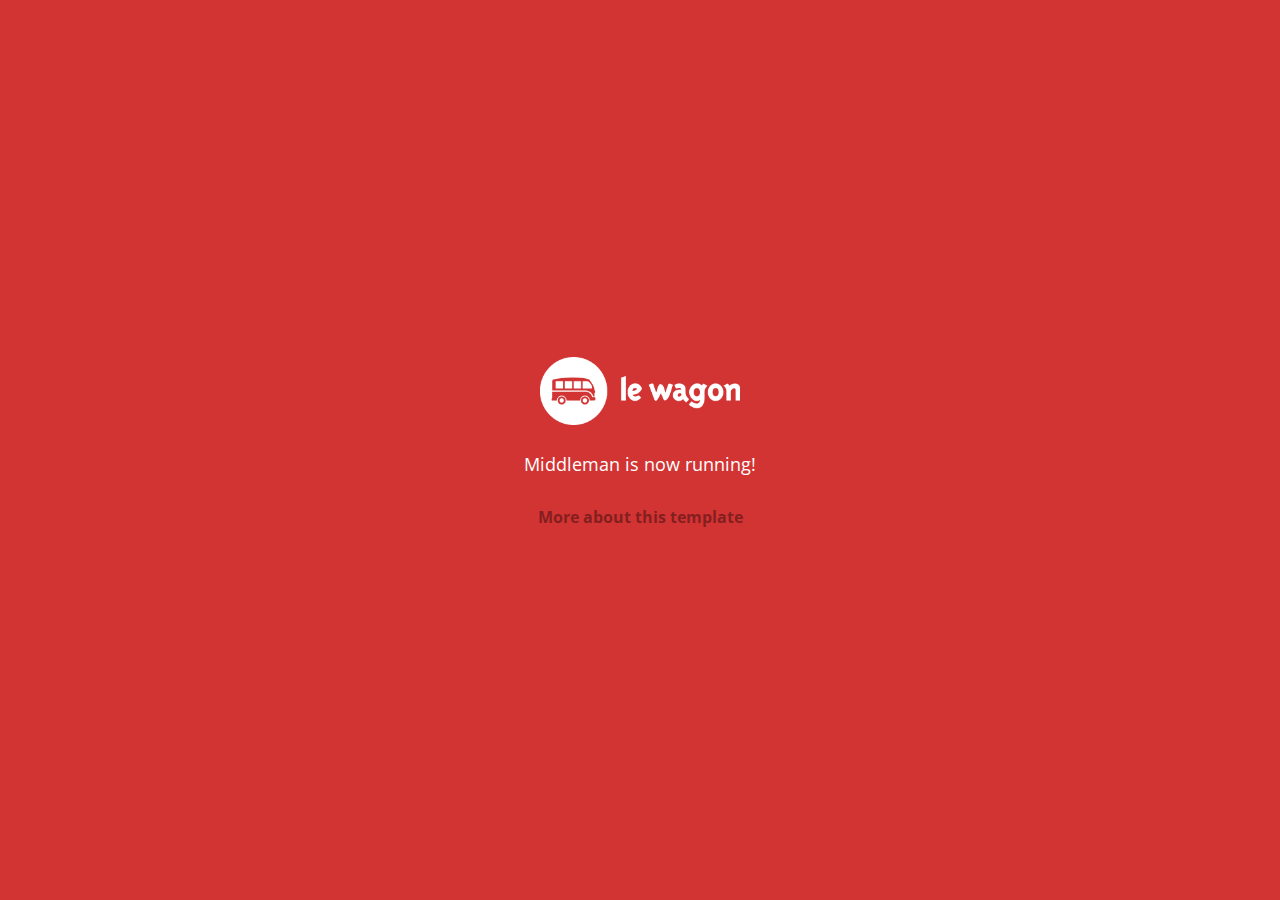
==== index.html @ 87977fe2 "Automated commit at 2017-08-07 08:29:52 UTC by middleman-deploy 2.0.0-alpha" ====
<!doctype html>
<html>
  <head>
    <meta charset="utf-8">
    <meta http-equiv="x-ua-compatible" content="ie=edge">
    <meta name="viewport"
          content="width=device-width, initial-scale=1, shrink-to-fit=no">
    <!-- Use the title from a page's frontmatter if it has one -->
    <title>Le Wagon - Middleman</title>
    <link href="stylesheets/application-3c48b980.css" rel="stylesheet" />
    <script src="javascripts/application-93de88c9.js"></script>
    <link href="images/favicon-f15af148.png" rel="icon" type="image/png" />
  </head>
  <body>
    <div id="home">
  <div class="home-content">
    <img src="images/logo-acc9c0ec.png" width="200" alt="Logo" />
    <p>
      Middleman is now running!
    </p>
    <p class="about">
      <a href="about.html">More about this template</a>
    </p>
  </div>
</div>

  </body>
</html>
---- stylesheets/application-3c48b980.css ----
@import url("https://fonts.googleapis.com/css?family=Open+Sans:400,300,700|Raleway:400,100,300,700,500");/*!
 * Bootstrap v3.3.7 (http://getbootstrap.com)
 * Copyright 2011-2016 Twitter, Inc.
 * Licensed under MIT (https://github.com/twbs/bootstrap/blob/master/LICENSE)
 *//*! normalize.css v3.0.3 | MIT License | github.com/necolas/normalize.css */html{font-family:sans-serif;-ms-text-size-adjust:100%;-webkit-text-size-adjust:100%}body{margin:0}article,aside,details,figcaption,figure,footer,header,hgroup,main,menu,nav,section,summary{display:block}audio,canvas,progress,video{display:inline-block;vertical-align:baseline}audio:not([controls]){display:none;height:0}[hidden],template{display:none}a{background-color:transparent}a:active,a:hover{outline:0}abbr[title]{border-bottom:1px dotted}b,strong{font-weight:bold}dfn{font-style:italic}h1{font-size:2em;margin:0.67em 0}mark{background:#ff0;color:#000}small{font-size:80%}sub,sup{font-size:75%;line-height:0;position:relative;vertical-align:baseline}sup{top:-0.5em}sub{bottom:-0.25em}img{border:0}svg:not(:root){overflow:hidden}figure{margin:1em 40px}hr{-webkit-box-sizing:content-box;box-sizing:content-box;height:0}pre{overflow:auto}code,kbd,pre,samp{font-family:monospace, monospace;font-size:1em}button,input,optgroup,select,textarea{color:inherit;font:inherit;margin:0}button{overflow:visible}button,select{text-transform:none}button,html input[type="button"],input[type="reset"],input[type="submit"]{-webkit-appearance:button;cursor:pointer}button[disabled],html input[disabled]{cursor:default}button::-moz-focus-inner,input::-moz-focus-inner{border:0;padding:0}input{line-height:normal}input[type="checkbox"],input[type="radio"]{-webkit-box-sizing:border-box;box-sizing:border-box;padding:0}input[type="number"]::-webkit-inner-spin-button,input[type="number"]::-webkit-outer-spin-button{height:auto}input[type="search"]{-webkit-appearance:textfield;-webkit-box-sizing:content-box;box-sizing:content-box}input[type="search"]::-webkit-search-cancel-button,input[type="search"]::-webkit-search-decoration{-webkit-appearance:none}fieldset{border:1px solid #c0c0c0;margin:0 2px;padding:0.35em 0.625em 0.75em}legend{border:0;padding:0}textarea{overflow:auto}optgroup{font-weight:bold}table{border-collapse:collapse;border-spacing:0}td,th{padding:0}/*! Source: https://github.com/h5bp/html5-boilerplate/blob/master/src/css/main.css */@media print{*,*:before,*:after{background:transparent !important;color:#000 !important;-webkit-box-shadow:none !important;box-shadow:none !important;text-shadow:none !important}a,a:visited{text-decoration:underline}a[href]:after{content:" (" attr(href) ")"}abbr[title]:after{content:" (" attr(title) ")"}a[href^="#"]:after,a[href^="javascript:"]:after{content:""}pre,blockquote{border:1px solid #999;page-break-inside:avoid}thead{display:table-header-group}tr,img{page-break-inside:avoid}img{max-width:100% !important}p,h2,h3{orphans:3;widows:3}h2,h3{page-break-after:avoid}.navbar{display:none}.btn>.caret,.dropup>.btn>.caret{border-top-color:#000 !important}.label{border:1px solid #000}.table{border-collapse:collapse !important}.table td,.table th{background-color:#fff !important}.table-bordered th,.table-bordered td{border:1px solid #ddd !important}}@font-face{font-family:'Glyphicons Halflings';src:url("../assets/bootstrap/glyphicons-halflings-regular-86b6f62b.eot");src:url("../assets/bootstrap/glyphicons-halflings-regular-86b6f62b.eot?#iefix") format("embedded-opentype"),url("../assets/bootstrap/glyphicons-halflings-regular-ca35b697.woff2") format("woff2"),url("../assets/bootstrap/glyphicons-halflings-regular-278e49a8.woff") format("woff"),url("../assets/bootstrap/glyphicons-halflings-regular-44bc1850.ttf") format("truetype"),url("../assets/bootstrap/glyphicons-halflings-regular-de51a849.svg#glyphicons_halflingsregular") format("svg")}.glyphicon{position:relative;top:1px;display:inline-block;font-family:'Glyphicons Halflings';font-style:normal;font-weight:normal;line-height:1;-webkit-font-smoothing:antialiased;-moz-osx-font-smoothing:grayscale}.glyphicon-asterisk:before{content:"\002a"}.glyphicon-plus:before{content:"\002b"}.glyphicon-euro:before,.glyphicon-eur:before{content:"\20ac"}.glyphicon-minus:before{content:"\2212"}.glyphicon-cloud:before{content:"\2601"}.glyphicon-envelope:before{content:"\2709"}.glyphicon-pencil:before{content:"\270f"}.glyphicon-glass:before{content:"\e001"}.glyphicon-music:before{content:"\e002"}.glyphicon-search:before{content:"\e003"}.glyphicon-heart:before{content:"\e005"}.glyphicon-star:before{content:"\e006"}.glyphicon-star-empty:before{content:"\e007"}.glyphicon-user:before{content:"\e008"}.glyphicon-film:before{content:"\e009"}.glyphicon-th-large:before{content:"\e010"}.glyphicon-th:before{content:"\e011"}.glyphicon-th-list:before{content:"\e012"}.glyphicon-ok:before{content:"\e013"}.glyphicon-remove:before{content:"\e014"}.glyphicon-zoom-in:before{content:"\e015"}.glyphicon-zoom-out:before{content:"\e016"}.glyphicon-off:before{content:"\e017"}.glyphicon-signal:before{content:"\e018"}.glyphicon-cog:before{content:"\e019"}.glyphicon-trash:before{content:"\e020"}.glyphicon-home:before{content:"\e021"}.glyphicon-file:before{content:"\e022"}.glyphicon-time:before{content:"\e023"}.glyphicon-road:before{content:"\e024"}.glyphicon-download-alt:before{content:"\e025"}.glyphicon-download:before{content:"\e026"}.glyphicon-upload:before{content:"\e027"}.glyphicon-inbox:before{content:"\e028"}.glyphicon-play-circle:before{content:"\e029"}.glyphicon-repeat:before{content:"\e030"}.glyphicon-refresh:before{content:"\e031"}.glyphicon-list-alt:before{content:"\e032"}.glyphicon-lock:before{content:"\e033"}.glyphicon-flag:before{content:"\e034"}.glyphicon-headphones:before{content:"\e035"}.glyphicon-volume-off:before{content:"\e036"}.glyphicon-volume-down:before{content:"\e037"}.glyphicon-volume-up:before{content:"\e038"}.glyphicon-qrcode:before{content:"\e039"}.glyphicon-barcode:before{content:"\e040"}.glyphicon-tag:before{content:"\e041"}.glyphicon-tags:before{content:"\e042"}.glyphicon-book:before{content:"\e043"}.glyphicon-bookmark:before{content:"\e044"}.glyphicon-print:before{content:"\e045"}.glyphicon-camera:before{content:"\e046"}.glyphicon-font:before{content:"\e047"}.glyphicon-bold:before{content:"\e048"}.glyphicon-italic:before{content:"\e049"}.glyphicon-text-height:before{content:"\e050"}.glyphicon-text-width:before{content:"\e051"}.glyphicon-align-left:before{content:"\e052"}.glyphicon-align-center:before{content:"\e053"}.glyphicon-align-right:before{content:"\e054"}.glyphicon-align-justify:before{content:"\e055"}.glyphicon-list:before{content:"\e056"}.glyphicon-indent-left:before{content:"\e057"}.glyphicon-indent-right:before{content:"\e058"}.glyphicon-facetime-video:before{content:"\e059"}.glyphicon-picture:before{content:"\e060"}.glyphicon-map-marker:before{content:"\e062"}.glyphicon-adjust:before{content:"\e063"}.glyphicon-tint:before{content:"\e064"}.glyphicon-edit:before{content:"\e065"}.glyphicon-share:before{content:"\e066"}.glyphicon-check:before{content:"\e067"}.glyphicon-move:before{content:"\e068"}.glyphicon-step-backward:before{content:"\e069"}.glyphicon-fast-backward:before{content:"\e070"}.glyphicon-backward:before{content:"\e071"}.glyphicon-play:before{content:"\e072"}.glyphicon-pause:before{content:"\e073"}.glyphicon-stop:before{content:"\e074"}.glyphicon-forward:before{content:"\e075"}.glyphicon-fast-forward:before{content:"\e076"}.glyphicon-step-forward:before{content:"\e077"}.glyphicon-eject:before{content:"\e078"}.glyphicon-chevron-left:before{content:"\e079"}.glyphicon-chevron-right:before{content:"\e080"}.glyphicon-plus-sign:before{content:"\e081"}.glyphicon-minus-sign:before{content:"\e082"}.glyphicon-remove-sign:before{content:"\e083"}.glyphicon-ok-sign:before{content:"\e084"}.glyphicon-question-sign:before{content:"\e085"}.glyphicon-info-sign:before{content:"\e086"}.glyphicon-screenshot:before{content:"\e087"}.glyphicon-remove-circle:before{content:"\e088"}.glyphicon-ok-circle:before{content:"\e089"}.glyphicon-ban-circle:before{content:"\e090"}.glyphicon-arrow-left:before{content:"\e091"}.glyphicon-arrow-right:before{content:"\e092"}.glyphicon-arrow-up:before{content:"\e093"}.glyphicon-arrow-down:before{content:"\e094"}.glyphicon-share-alt:before{content:"\e095"}.glyphicon-resize-full:before{content:"\e096"}.glyphicon-resize-small:before{content:"\e097"}.glyphicon-exclamation-sign:before{content:"\e101"}.glyphicon-gift:before{content:"\e102"}.glyphicon-leaf:before{content:"\e103"}.glyphicon-fire:before{content:"\e104"}.glyphicon-eye-open:before{content:"\e105"}.glyphicon-eye-close:before{content:"\e106"}.glyphicon-warning-sign:before{content:"\e107"}.glyphicon-plane:before{content:"\e108"}.glyphicon-calendar:before{content:"\e109"}.glyphicon-random:before{content:"\e110"}.glyphicon-comment:before{content:"\e111"}.glyphicon-magnet:before{content:"\e112"}.glyphicon-chevron-up:before{content:"\e113"}.glyphicon-chevron-down:before{content:"\e114"}.glyphicon-retweet:before{content:"\e115"}.glyphicon-shopping-cart:before{content:"\e116"}.glyphicon-folder-close:before{content:"\e117"}.glyphicon-folder-open:before{content:"\e118"}.glyphicon-resize-vertical:before{content:"\e119"}.glyphicon-resize-horizontal:before{content:"\e120"}.glyphicon-hdd:before{content:"\e121"}.glyphicon-bullhorn:before{content:"\e122"}.glyphicon-bell:before{content:"\e123"}.glyphicon-certificate:before{content:"\e124"}.glyphicon-thumbs-up:before{content:"\e125"}.glyphicon-thumbs-down:before{content:"\e126"}.glyphicon-hand-right:before{content:"\e127"}.glyphicon-hand-left:before{content:"\e128"}.glyphicon-hand-up:before{content:"\e129"}.glyphicon-hand-down:before{content:"\e130"}.glyphicon-circle-arrow-right:before{content:"\e131"}.glyphicon-circle-arrow-left:before{content:"\e132"}.glyphicon-circle-arrow-up:before{content:"\e133"}.glyphicon-circle-arrow-down:before{content:"\e134"}.glyphicon-globe:before{content:"\e135"}.glyphicon-wrench:before{content:"\e136"}.glyphicon-tasks:before{content:"\e137"}.glyphicon-filter:before{content:"\e138"}.glyphicon-briefcase:before{content:"\e139"}.glyphicon-fullscreen:before{content:"\e140"}.glyphicon-dashboard:before{content:"\e141"}.glyphicon-paperclip:before{content:"\e142"}.glyphicon-heart-empty:before{content:"\e143"}.glyphicon-link:before{content:"\e144"}.glyphicon-phone:before{content:"\e145"}.glyphicon-pushpin:before{content:"\e146"}.glyphicon-usd:before{content:"\e148"}.glyphicon-gbp:before{content:"\e149"}.glyphicon-sort:before{content:"\e150"}.glyphicon-sort-by-alphabet:before{content:"\e151"}.glyphicon-sort-by-alphabet-alt:before{content:"\e152"}.glyphicon-sort-by-order:before{content:"\e153"}.glyphicon-sort-by-order-alt:before{content:"\e154"}.glyphicon-sort-by-attributes:before{content:"\e155"}.glyphicon-sort-by-attributes-alt:before{content:"\e156"}.glyphicon-unchecked:before{content:"\e157"}.glyphicon-expand:before{content:"\e158"}.glyphicon-collapse-down:before{content:"\e159"}.glyphicon-collapse-up:before{content:"\e160"}.glyphicon-log-in:before{content:"\e161"}.glyphicon-flash:before{content:"\e162"}.glyphicon-log-out:before{content:"\e163"}.glyphicon-new-window:before{content:"\e164"}.glyphicon-record:before{content:"\e165"}.glyphicon-save:before{content:"\e166"}.glyphicon-open:before{content:"\e167"}.glyphicon-saved:before{content:"\e168"}.glyphicon-import:before{content:"\e169"}.glyphicon-export:before{content:"\e170"}.glyphicon-send:before{content:"\e171"}.glyphicon-floppy-disk:before{content:"\e172"}.glyphicon-floppy-saved:before{content:"\e173"}.glyphicon-floppy-remove:before{content:"\e174"}.glyphicon-floppy-save:before{content:"\e175"}.glyphicon-floppy-open:before{content:"\e176"}.glyphicon-credit-card:before{content:"\e177"}.glyphicon-transfer:before{content:"\e178"}.glyphicon-cutlery:before{content:"\e179"}.glyphicon-header:before{content:"\e180"}.glyphicon-compressed:before{content:"\e181"}.glyphicon-earphone:before{content:"\e182"}.glyphicon-phone-alt:before{content:"\e183"}.glyphicon-tower:before{content:"\e184"}.glyphicon-stats:before{content:"\e185"}.glyphicon-sd-video:before{content:"\e186"}.glyphicon-hd-video:before{content:"\e187"}.glyphicon-subtitles:before{content:"\e188"}.glyphicon-sound-stereo:before{content:"\e189"}.glyphicon-sound-dolby:before{content:"\e190"}.glyphicon-sound-5-1:before{content:"\e191"}.glyphicon-sound-6-1:before{content:"\e192"}.glyphicon-sound-7-1:before{content:"\e193"}.glyphicon-copyright-mark:before{content:"\e194"}.glyphicon-registration-mark:before{content:"\e195"}.glyphicon-cloud-download:before{content:"\e197"}.glyphicon-cloud-upload:before{content:"\e198"}.glyphicon-tree-conifer:before{content:"\e199"}.glyphicon-tree-deciduous:before{content:"\e200"}.glyphicon-cd:before{content:"\e201"}.glyphicon-save-file:before{content:"\e202"}.glyphicon-open-file:before{content:"\e203"}.glyphicon-level-up:before{content:"\e204"}.glyphicon-copy:before{content:"\e205"}.glyphicon-paste:before{content:"\e206"}.glyphicon-alert:before{content:"\e209"}.glyphicon-equalizer:before{content:"\e210"}.glyphicon-king:before{content:"\e211"}.glyphicon-queen:before{content:"\e212"}.glyphicon-pawn:before{content:"\e213"}.glyphicon-bishop:before{content:"\e214"}.glyphicon-knight:before{content:"\e215"}.glyphicon-baby-formula:before{content:"\e216"}.glyphicon-tent:before{content:"\26fa"}.glyphicon-blackboard:before{content:"\e218"}.glyphicon-bed:before{content:"\e219"}.glyphicon-apple:before{content:"\f8ff"}.glyphicon-erase:before{content:"\e221"}.glyphicon-hourglass:before{content:"\231b"}.glyphicon-lamp:before{content:"\e223"}.glyphicon-duplicate:before{content:"\e224"}.glyphicon-piggy-bank:before{content:"\e225"}.glyphicon-scissors:before{content:"\e226"}.glyphicon-bitcoin:before{content:"\e227"}.glyphicon-btc:before{content:"\e227"}.glyphicon-xbt:before{content:"\e227"}.glyphicon-yen:before{content:"\00a5"}.glyphicon-jpy:before{content:"\00a5"}.glyphicon-ruble:before{content:"\20bd"}.glyphicon-rub:before{content:"\20bd"}.glyphicon-scale:before{content:"\e230"}.glyphicon-ice-lolly:before{content:"\e231"}.glyphicon-ice-lolly-tasted:before{content:"\e232"}.glyphicon-education:before{content:"\e233"}.glyphicon-option-horizontal:before{content:"\e234"}.glyphicon-option-vertical:before{content:"\e235"}.glyphicon-menu-hamburger:before{content:"\e236"}.glyphicon-modal-window:before{content:"\e237"}.glyphicon-oil:before{content:"\e238"}.glyphicon-grain:before{content:"\e239"}.glyphicon-sunglasses:before{content:"\e240"}.glyphicon-text-size:before{content:"\e241"}.glyphicon-text-color:before{content:"\e242"}.glyphicon-text-background:before{content:"\e243"}.glyphicon-object-align-top:before{content:"\e244"}.glyphicon-object-align-bottom:before{content:"\e245"}.glyphicon-object-align-horizontal:before{content:"\e246"}.glyphicon-object-align-left:before{content:"\e247"}.glyphicon-object-align-vertical:before{content:"\e248"}.glyphicon-object-align-right:before{content:"\e249"}.glyphicon-triangle-right:before{content:"\e250"}.glyphicon-triangle-left:before{content:"\e251"}.glyphicon-triangle-bottom:before{content:"\e252"}.glyphicon-triangle-top:before{content:"\e253"}.glyphicon-console:before{content:"\e254"}.glyphicon-superscript:before{content:"\e255"}.glyphicon-subscript:before{content:"\e256"}.glyphicon-menu-left:before{content:"\e257"}.glyphicon-menu-right:before{content:"\e258"}.glyphicon-menu-down:before{content:"\e259"}.glyphicon-menu-up:before{content:"\e260"}*{-webkit-box-sizing:border-box;box-sizing:border-box}*:before,*:after{-webkit-box-sizing:border-box;box-sizing:border-box}html{font-size:10px;-webkit-tap-highlight-color:transparent}body{font-family:"Open Sans", "Helvetica", "sans-serif";font-size:18px;line-height:1.42857143;color:#333333;background-color:#F4F4F4}input,button,select,textarea{font-family:inherit;font-size:inherit;line-height:inherit}a{color:#469AE0;text-decoration:none}a:hover,a:focus{color:#1f74ba;text-decoration:underline}a:focus{outline:5px auto -webkit-focus-ring-color;outline-offset:-2px}figure{margin:0}img{vertical-align:middle}.img-responsive{display:block;max-width:100%;height:auto}.img-rounded{border-radius:2px}.img-thumbnail{padding:4px;line-height:1.42857143;background-color:#F4F4F4;border:1px solid #ddd;border-radius:2px;-webkit-transition:all 0.2s ease-in-out;transition:all 0.2s ease-in-out;display:inline-block;max-width:100%;height:auto}.img-circle{border-radius:50%}hr{margin-top:25px;margin-bottom:25px;border:0;border-top:1px solid #eeeeee}.sr-only{position:absolute;width:1px;height:1px;margin:-1px;padding:0;overflow:hidden;clip:rect(0, 0, 0, 0);border:0}.sr-only-focusable:active,.sr-only-focusable:focus{position:static;width:auto;height:auto;margin:0;overflow:visible;clip:auto}[role="button"]{cursor:pointer}h1,h2,h3,h4,h5,h6,.h1,.h2,.h3,.h4,.h5,.h6{font-family:"Raleway", "Helvetica", "sans-serif";font-weight:500;line-height:1.1;color:inherit}h1 small,h1 .small,h2 small,h2 .small,h3 small,h3 .small,h4 small,h4 .small,h5 small,h5 .small,h6 small,h6 .small,.h1 small,.h1 .small,.h2 small,.h2 .small,.h3 small,.h3 .small,.h4 small,.h4 .small,.h5 small,.h5 .small,.h6 small,.h6 .small{font-weight:normal;line-height:1;color:#777777}h1,.h1,h2,.h2,h3,.h3{margin-top:25px;margin-bottom:12.5px}h1 small,h1 .small,.h1 small,.h1 .small,h2 small,h2 .small,.h2 small,.h2 .small,h3 small,h3 .small,.h3 small,.h3 .small{font-size:65%}h4,.h4,h5,.h5,h6,.h6{margin-top:12.5px;margin-bottom:12.5px}h4 small,h4 .small,.h4 small,.h4 .small,h5 small,h5 .small,.h5 small,.h5 .small,h6 small,h6 .small,.h6 small,.h6 .small{font-size:75%}h1,.h1{font-size:46px}h2,.h2{font-size:38px}h3,.h3{font-size:31px}h4,.h4{font-size:23px}h5,.h5{font-size:18px}h6,.h6{font-size:16px}p{margin:0 0 12.5px}.lead{margin-bottom:25px;font-size:20px;font-weight:300;line-height:1.4}@media (min-width: 768px){.lead{font-size:27px}}small,.small{font-size:88%}mark,.mark{background-color:#fcf8e3;padding:.2em}.text-left{text-align:left}.text-right{text-align:right}.text-center{text-align:center}.text-justify{text-align:justify}.text-nowrap{white-space:nowrap}.text-lowercase{text-transform:lowercase}.text-uppercase,.initialism{text-transform:uppercase}.text-capitalize{text-transform:capitalize}.text-muted{color:#777777}.text-primary{color:#469AE0}a.text-primary:hover,a.text-primary:focus{color:#2381d0}.text-success{color:#3c763d}a.text-success:hover,a.text-success:focus{color:#2b542c}.text-info{color:#31708f}a.text-info:hover,a.text-info:focus{color:#245269}.text-warning{color:#8a6d3b}a.text-warning:hover,a.text-warning:focus{color:#66512c}.text-danger{color:#a94442}a.text-danger:hover,a.text-danger:focus{color:#843534}.bg-primary{color:#fff}.bg-primary{background-color:#469AE0}a.bg-primary:hover,a.bg-primary:focus{background-color:#2381d0}.bg-success{background-color:#dff0d8}a.bg-success:hover,a.bg-success:focus{background-color:#c1e2b3}.bg-info{background-color:#d9edf7}a.bg-info:hover,a.bg-info:focus{background-color:#afd9ee}.bg-warning{background-color:#fcf8e3}a.bg-warning:hover,a.bg-warning:focus{background-color:#f7ecb5}.bg-danger{background-color:#f2dede}a.bg-danger:hover,a.bg-danger:focus{background-color:#e4b9b9}.page-header{padding-bottom:11.5px;margin:50px 0 25px;border-bottom:1px solid #eeeeee}ul,ol{margin-top:0;margin-bottom:12.5px}ul ul,ul ol,ol ul,ol ol{margin-bottom:0}.list-unstyled{padding-left:0;list-style:none}.list-inline{padding-left:0;list-style:none;margin-left:-5px}.list-inline>li{display:inline-block;padding-left:5px;padding-right:5px}dl{margin-top:0;margin-bottom:25px}dt,dd{line-height:1.42857143}dt{font-weight:bold}dd{margin-left:0}.dl-horizontal dd:before,.dl-horizontal dd:after{content:" ";display:table}.dl-horizontal dd:after{clear:both}@media (min-width: 768px){.dl-horizontal dt{float:left;width:160px;clear:left;text-align:right;overflow:hidden;text-overflow:ellipsis;white-space:nowrap}.dl-horizontal dd{margin-left:180px}}abbr[title],abbr[data-original-title]{cursor:help;border-bottom:1px dotted #777777}.initialism{font-size:90%}blockquote{padding:12.5px 25px;margin:0 0 25px;font-size:22.5px;border-left:5px solid #eeeeee}blockquote p:last-child,blockquote ul:last-child,blockquote ol:last-child{margin-bottom:0}blockquote footer,blockquote small,blockquote .small{display:block;font-size:80%;line-height:1.42857143;color:#777777}blockquote footer:before,blockquote small:before,blockquote .small:before{content:'\2014 \00A0'}.blockquote-reverse,blockquote.pull-right{padding-right:15px;padding-left:0;border-right:5px solid #eeeeee;border-left:0;text-align:right}.blockquote-reverse footer:before,.blockquote-reverse small:before,.blockquote-reverse .small:before,blockquote.pull-right footer:before,blockquote.pull-right small:before,blockquote.pull-right .small:before{content:''}.blockquote-reverse footer:after,.blockquote-reverse small:after,.blockquote-reverse .small:after,blockquote.pull-right footer:after,blockquote.pull-right small:after,blockquote.pull-right .small:after{content:'\00A0 \2014'}address{margin-bottom:25px;font-style:normal;line-height:1.42857143}code,kbd,pre,samp{font-family:Menlo, Monaco, Consolas, "Courier New", monospace}code{padding:2px 4px;font-size:90%;color:#c7254e;background-color:#f9f2f4;border-radius:2px}kbd{padding:2px 4px;font-size:90%;color:#fff;background-color:#333;border-radius:2px;-webkit-box-shadow:inset 0 -1px 0 rgba(0,0,0,0.25);box-shadow:inset 0 -1px 0 rgba(0,0,0,0.25)}kbd kbd{padding:0;font-size:100%;font-weight:bold;-webkit-box-shadow:none;box-shadow:none}pre{display:block;padding:12px;margin:0 0 12.5px;font-size:17px;line-height:1.42857143;word-break:break-all;word-wrap:break-word;color:#333333;background-color:#f5f5f5;border:1px solid #ccc;border-radius:2px}pre code{padding:0;font-size:inherit;color:inherit;white-space:pre-wrap;background-color:transparent;border-radius:0}.pre-scrollable{max-height:340px;overflow-y:scroll}.container{margin-right:auto;margin-left:auto;padding-left:15px;padding-right:15px}.container:before,.container:after{content:" ";display:table}.container:after{clear:both}@media (min-width: 768px){.container{width:750px}}@media (min-width: 992px){.container{width:970px}}@media (min-width: 1200px){.container{width:1170px}}.container-fluid{margin-right:auto;margin-left:auto;padding-left:15px;padding-right:15px}.container-fluid:before,.container-fluid:after{content:" ";display:table}.container-fluid:after{clear:both}.row{margin-left:-15px;margin-right:-15px}.row:before,.row:after{content:" ";display:table}.row:after{clear:both}.col-xs-1,.col-sm-1,.col-md-1,.col-lg-1,.col-xs-2,.col-sm-2,.col-md-2,.col-lg-2,.col-xs-3,.col-sm-3,.col-md-3,.col-lg-3,.col-xs-4,.col-sm-4,.col-md-4,.col-lg-4,.col-xs-5,.col-sm-5,.col-md-5,.col-lg-5,.col-xs-6,.col-sm-6,.col-md-6,.col-lg-6,.col-xs-7,.col-sm-7,.col-md-7,.col-lg-7,.col-xs-8,.col-sm-8,.col-md-8,.col-lg-8,.col-xs-9,.col-sm-9,.col-md-9,.col-lg-9,.col-xs-10,.col-sm-10,.col-md-10,.col-lg-10,.col-xs-11,.col-sm-11,.col-md-11,.col-lg-11,.col-xs-12,.col-sm-12,.col-md-12,.col-lg-12{position:relative;min-height:1px;padding-left:15px;padding-right:15px}.col-xs-1,.col-xs-2,.col-xs-3,.col-xs-4,.col-xs-5,.col-xs-6,.col-xs-7,.col-xs-8,.col-xs-9,.col-xs-10,.col-xs-11,.col-xs-12{float:left}.col-xs-1{width:8.33333333%}.col-xs-2{width:16.66666667%}.col-xs-3{width:25%}.col-xs-4{width:33.33333333%}.col-xs-5{width:41.66666667%}.col-xs-6{width:50%}.col-xs-7{width:58.33333333%}.col-xs-8{width:66.66666667%}.col-xs-9{width:75%}.col-xs-10{width:83.33333333%}.col-xs-11{width:91.66666667%}.col-xs-12{width:100%}.col-xs-pull-0{right:auto}.col-xs-pull-1{right:8.33333333%}.col-xs-pull-2{right:16.66666667%}.col-xs-pull-3{right:25%}.col-xs-pull-4{right:33.33333333%}.col-xs-pull-5{right:41.66666667%}.col-xs-pull-6{right:50%}.col-xs-pull-7{right:58.33333333%}.col-xs-pull-8{right:66.66666667%}.col-xs-pull-9{right:75%}.col-xs-pull-10{right:83.33333333%}.col-xs-pull-11{right:91.66666667%}.col-xs-pull-12{right:100%}.col-xs-push-0{left:auto}.col-xs-push-1{left:8.33333333%}.col-xs-push-2{left:16.66666667%}.col-xs-push-3{left:25%}.col-xs-push-4{left:33.33333333%}.col-xs-push-5{left:41.66666667%}.col-xs-push-6{left:50%}.col-xs-push-7{left:58.33333333%}.col-xs-push-8{left:66.66666667%}.col-xs-push-9{left:75%}.col-xs-push-10{left:83.33333333%}.col-xs-push-11{left:91.66666667%}.col-xs-push-12{left:100%}.col-xs-offset-0{margin-left:0%}.col-xs-offset-1{margin-left:8.33333333%}.col-xs-offset-2{margin-left:16.66666667%}.col-xs-offset-3{margin-left:25%}.col-xs-offset-4{margin-left:33.33333333%}.col-xs-offset-5{margin-left:41.66666667%}.col-xs-offset-6{margin-left:50%}.col-xs-offset-7{margin-left:58.33333333%}.col-xs-offset-8{margin-left:66.66666667%}.col-xs-offset-9{margin-left:75%}.col-xs-offset-10{margin-left:83.33333333%}.col-xs-offset-11{margin-left:91.66666667%}.col-xs-offset-12{margin-left:100%}@media (min-width: 768px){.col-sm-1,.col-sm-2,.col-sm-3,.col-sm-4,.col-sm-5,.col-sm-6,.col-sm-7,.col-sm-8,.col-sm-9,.col-sm-10,.col-sm-11,.col-sm-12{float:left}.col-sm-1{width:8.33333333%}.col-sm-2{width:16.66666667%}.col-sm-3{width:25%}.col-sm-4{width:33.33333333%}.col-sm-5{width:41.66666667%}.col-sm-6{width:50%}.col-sm-7{width:58.33333333%}.col-sm-8{width:66.66666667%}.col-sm-9{width:75%}.col-sm-10{width:83.33333333%}.col-sm-11{width:91.66666667%}.col-sm-12{width:100%}.col-sm-pull-0{right:auto}.col-sm-pull-1{right:8.33333333%}.col-sm-pull-2{right:16.66666667%}.col-sm-pull-3{right:25%}.col-sm-pull-4{right:33.33333333%}.col-sm-pull-5{right:41.66666667%}.col-sm-pull-6{right:50%}.col-sm-pull-7{right:58.33333333%}.col-sm-pull-8{right:66.66666667%}.col-sm-pull-9{right:75%}.col-sm-pull-10{right:83.33333333%}.col-sm-pull-11{right:91.66666667%}.col-sm-pull-12{right:100%}.col-sm-push-0{left:auto}.col-sm-push-1{left:8.33333333%}.col-sm-push-2{left:16.66666667%}.col-sm-push-3{left:25%}.col-sm-push-4{left:33.33333333%}.col-sm-push-5{left:41.66666667%}.col-sm-push-6{left:50%}.col-sm-push-7{left:58.33333333%}.col-sm-push-8{left:66.66666667%}.col-sm-push-9{left:75%}.col-sm-push-10{left:83.33333333%}.col-sm-push-11{left:91.66666667%}.col-sm-push-12{left:100%}.col-sm-offset-0{margin-left:0%}.col-sm-offset-1{margin-left:8.33333333%}.col-sm-offset-2{margin-left:16.66666667%}.col-sm-offset-3{margin-left:25%}.col-sm-offset-4{margin-left:33.33333333%}.col-sm-offset-5{margin-left:41.66666667%}.col-sm-offset-6{margin-left:50%}.col-sm-offset-7{margin-left:58.33333333%}.col-sm-offset-8{margin-left:66.66666667%}.col-sm-offset-9{margin-left:75%}.col-sm-offset-10{margin-left:83.33333333%}.col-sm-offset-11{margin-left:91.66666667%}.col-sm-offset-12{margin-left:100%}}@media (min-width: 992px){.col-md-1,.col-md-2,.col-md-3,.col-md-4,.col-md-5,.col-md-6,.col-md-7,.col-md-8,.col-md-9,.col-md-10,.col-md-11,.col-md-12{float:left}.col-md-1{width:8.33333333%}.col-md-2{width:16.66666667%}.col-md-3{width:25%}.col-md-4{width:33.33333333%}.col-md-5{width:41.66666667%}.col-md-6{width:50%}.col-md-7{width:58.33333333%}.col-md-8{width:66.66666667%}.col-md-9{width:75%}.col-md-10{width:83.33333333%}.col-md-11{width:91.66666667%}.col-md-12{width:100%}.col-md-pull-0{right:auto}.col-md-pull-1{right:8.33333333%}.col-md-pull-2{right:16.66666667%}.col-md-pull-3{right:25%}.col-md-pull-4{right:33.33333333%}.col-md-pull-5{right:41.66666667%}.col-md-pull-6{right:50%}.col-md-pull-7{right:58.33333333%}.col-md-pull-8{right:66.66666667%}.col-md-pull-9{right:75%}.col-md-pull-10{right:83.33333333%}.col-md-pull-11{right:91.66666667%}.col-md-pull-12{right:100%}.col-md-push-0{left:auto}.col-md-push-1{left:8.33333333%}.col-md-push-2{left:16.66666667%}.col-md-push-3{left:25%}.col-md-push-4{left:33.33333333%}.col-md-push-5{left:41.66666667%}.col-md-push-6{left:50%}.col-md-push-7{left:58.33333333%}.col-md-push-8{left:66.66666667%}.col-md-push-9{left:75%}.col-md-push-10{left:83.33333333%}.col-md-push-11{left:91.66666667%}.col-md-push-12{left:100%}.col-md-offset-0{margin-left:0%}.col-md-offset-1{margin-left:8.33333333%}.col-md-offset-2{margin-left:16.66666667%}.col-md-offset-3{margin-left:25%}.col-md-offset-4{margin-left:33.33333333%}.col-md-offset-5{margin-left:41.66666667%}.col-md-offset-6{margin-left:50%}.col-md-offset-7{margin-left:58.33333333%}.col-md-offset-8{margin-left:66.66666667%}.col-md-offset-9{margin-left:75%}.col-md-offset-10{margin-left:83.33333333%}.col-md-offset-11{margin-left:91.66666667%}.col-md-offset-12{margin-left:100%}}@media (min-width: 1200px){.col-lg-1,.col-lg-2,.col-lg-3,.col-lg-4,.col-lg-5,.col-lg-6,.col-lg-7,.col-lg-8,.col-lg-9,.col-lg-10,.col-lg-11,.col-lg-12{float:left}.col-lg-1{width:8.33333333%}.col-lg-2{width:16.66666667%}.col-lg-3{width:25%}.col-lg-4{width:33.33333333%}.col-lg-5{width:41.66666667%}.col-lg-6{width:50%}.col-lg-7{width:58.33333333%}.col-lg-8{width:66.66666667%}.col-lg-9{width:75%}.col-lg-10{width:83.33333333%}.col-lg-11{width:91.66666667%}.col-lg-12{width:100%}.col-lg-pull-0{right:auto}.col-lg-pull-1{right:8.33333333%}.col-lg-pull-2{right:16.66666667%}.col-lg-pull-3{right:25%}.col-lg-pull-4{right:33.33333333%}.col-lg-pull-5{right:41.66666667%}.col-lg-pull-6{right:50%}.col-lg-pull-7{right:58.33333333%}.col-lg-pull-8{right:66.66666667%}.col-lg-pull-9{right:75%}.col-lg-pull-10{right:83.33333333%}.col-lg-pull-11{right:91.66666667%}.col-lg-pull-12{right:100%}.col-lg-push-0{left:auto}.col-lg-push-1{left:8.33333333%}.col-lg-push-2{left:16.66666667%}.col-lg-push-3{left:25%}.col-lg-push-4{left:33.33333333%}.col-lg-push-5{left:41.66666667%}.col-lg-push-6{left:50%}.col-lg-push-7{left:58.33333333%}.col-lg-push-8{left:66.66666667%}.col-lg-push-9{left:75%}.col-lg-push-10{left:83.33333333%}.col-lg-push-11{left:91.66666667%}.col-lg-push-12{left:100%}.col-lg-offset-0{margin-left:0%}.col-lg-offset-1{margin-left:8.33333333%}.col-lg-offset-2{margin-left:16.66666667%}.col-lg-offset-3{margin-left:25%}.col-lg-offset-4{margin-left:33.33333333%}.col-lg-offset-5{margin-left:41.66666667%}.col-lg-offset-6{margin-left:50%}.col-lg-offset-7{margin-left:58.33333333%}.col-lg-offset-8{margin-left:66.66666667%}.col-lg-offset-9{margin-left:75%}.col-lg-offset-10{margin-left:83.33333333%}.col-lg-offset-11{margin-left:91.66666667%}.col-lg-offset-12{margin-left:100%}}table{background-color:transparent}caption{padding-top:8px;padding-bottom:8px;color:#777777;text-align:left}th{text-align:left}.table{width:100%;max-width:100%;margin-bottom:25px}.table>thead>tr>th,.table>thead>tr>td,.table>tbody>tr>th,.table>tbody>tr>td,.table>tfoot>tr>th,.table>tfoot>tr>td{padding:8px;line-height:1.42857143;vertical-align:top;border-top:1px solid #ddd}.table>thead>tr>th{vertical-align:bottom;border-bottom:2px solid #ddd}.table>caption+thead>tr:first-child>th,.table>caption+thead>tr:first-child>td,.table>colgroup+thead>tr:first-child>th,.table>colgroup+thead>tr:first-child>td,.table>thead:first-child>tr:first-child>th,.table>thead:first-child>tr:first-child>td{border-top:0}.table>tbody+tbody{border-top:2px solid #ddd}.table .table{background-color:#F4F4F4}.table-condensed>thead>tr>th,.table-condensed>thead>tr>td,.table-condensed>tbody>tr>th,.table-condensed>tbody>tr>td,.table-condensed>tfoot>tr>th,.table-condensed>tfoot>tr>td{padding:5px}.table-bordered{border:1px solid #ddd}.table-bordered>thead>tr>th,.table-bordered>thead>tr>td,.table-bordered>tbody>tr>th,.table-bordered>tbody>tr>td,.table-bordered>tfoot>tr>th,.table-bordered>tfoot>tr>td{border:1px solid #ddd}.table-bordered>thead>tr>th,.table-bordered>thead>tr>td{border-bottom-width:2px}.table-striped>tbody>tr:nth-of-type(odd){background-color:#f9f9f9}.table-hover>tbody>tr:hover{background-color:#f5f5f5}table col[class*="col-"]{position:static;float:none;display:table-column}table td[class*="col-"],table th[class*="col-"]{position:static;float:none;display:table-cell}.table>thead>tr>td.active,.table>thead>tr>th.active,.table>thead>tr.active>td,.table>thead>tr.active>th,.table>tbody>tr>td.active,.table>tbody>tr>th.active,.table>tbody>tr.active>td,.table>tbody>tr.active>th,.table>tfoot>tr>td.active,.table>tfoot>tr>th.active,.table>tfoot>tr.active>td,.table>tfoot>tr.active>th{background-color:#f5f5f5}.table-hover>tbody>tr>td.active:hover,.table-hover>tbody>tr>th.active:hover,.table-hover>tbody>tr.active:hover>td,.table-hover>tbody>tr:hover>.active,.table-hover>tbody>tr.active:hover>th{background-color:#e8e8e8}.table>thead>tr>td.success,.table>thead>tr>th.success,.table>thead>tr.success>td,.table>thead>tr.success>th,.table>tbody>tr>td.success,.table>tbody>tr>th.success,.table>tbody>tr.success>td,.table>tbody>tr.success>th,.table>tfoot>tr>td.success,.table>tfoot>tr>th.success,.table>tfoot>tr.success>td,.table>tfoot>tr.success>th{background-color:#dff0d8}.table-hover>tbody>tr>td.success:hover,.table-hover>tbody>tr>th.success:hover,.table-hover>tbody>tr.success:hover>td,.table-hover>tbody>tr:hover>.success,.table-hover>tbody>tr.success:hover>th{background-color:#d0e9c6}.table>thead>tr>td.info,.table>thead>tr>th.info,.table>thead>tr.info>td,.table>thead>tr.info>th,.table>tbody>tr>td.info,.table>tbody>tr>th.info,.table>tbody>tr.info>td,.table>tbody>tr.info>th,.table>tfoot>tr>td.info,.table>tfoot>tr>th.info,.table>tfoot>tr.info>td,.table>tfoot>tr.info>th{background-color:#d9edf7}.table-hover>tbody>tr>td.info:hover,.table-hover>tbody>tr>th.info:hover,.table-hover>tbody>tr.info:hover>td,.table-hover>tbody>tr:hover>.info,.table-hover>tbody>tr.info:hover>th{background-color:#c4e3f3}.table>thead>tr>td.warning,.table>thead>tr>th.warning,.table>thead>tr.warning>td,.table>thead>tr.warning>th,.table>tbody>tr>td.warning,.table>tbody>tr>th.warning,.table>tbody>tr.warning>td,.table>tbody>tr.warning>th,.table>tfoot>tr>td.warning,.table>tfoot>tr>th.warning,.table>tfoot>tr.warning>td,.table>tfoot>tr.warning>th{background-color:#fcf8e3}.table-hover>tbody>tr>td.warning:hover,.table-hover>tbody>tr>th.warning:hover,.table-hover>tbody>tr.warning:hover>td,.table-hover>tbody>tr:hover>.warning,.table-hover>tbody>tr.warning:hover>th{background-color:#faf2cc}.table>thead>tr>td.danger,.table>thead>tr>th.danger,.table>thead>tr.danger>td,.table>thead>tr.danger>th,.table>tbody>tr>td.danger,.table>tbody>tr>th.danger,.table>tbody>tr.danger>td,.table>tbody>tr.danger>th,.table>tfoot>tr>td.danger,.table>tfoot>tr>th.danger,.table>tfoot>tr.danger>td,.table>tfoot>tr.danger>th{background-color:#f2dede}.table-hover>tbody>tr>td.danger:hover,.table-hover>tbody>tr>th.danger:hover,.table-hover>tbody>tr.danger:hover>td,.table-hover>tbody>tr:hover>.danger,.table-hover>tbody>tr.danger:hover>th{background-color:#ebcccc}.table-responsive{overflow-x:auto;min-height:0.01%}@media screen and (max-width: 767px){.table-responsive{width:100%;margin-bottom:18.75px;overflow-y:hidden;-ms-overflow-style:-ms-autohiding-scrollbar;border:1px solid #ddd}.table-responsive>.table{margin-bottom:0}.table-responsive>.table>thead>tr>th,.table-responsive>.table>thead>tr>td,.table-responsive>.table>tbody>tr>th,.table-responsive>.table>tbody>tr>td,.table-responsive>.table>tfoot>tr>th,.table-responsive>.table>tfoot>tr>td{white-space:nowrap}.table-responsive>.table-bordered{border:0}.table-responsive>.table-bordered>thead>tr>th:first-child,.table-responsive>.table-bordered>thead>tr>td:first-child,.table-responsive>.table-bordered>tbody>tr>th:first-child,.table-responsive>.table-bordered>tbody>tr>td:first-child,.table-responsive>.table-bordered>tfoot>tr>th:first-child,.table-responsive>.table-bordered>tfoot>tr>td:first-child{border-left:0}.table-responsive>.table-bordered>thead>tr>th:last-child,.table-responsive>.table-bordered>thead>tr>td:last-child,.table-responsive>.table-bordered>tbody>tr>th:last-child,.table-responsive>.table-bordered>tbody>tr>td:last-child,.table-responsive>.table-bordered>tfoot>tr>th:last-child,.table-responsive>.table-bordered>tfoot>tr>td:last-child{border-right:0}.table-responsive>.table-bordered>tbody>tr:last-child>th,.table-responsive>.table-bordered>tbody>tr:last-child>td,.table-responsive>.table-bordered>tfoot>tr:last-child>th,.table-responsive>.table-bordered>tfoot>tr:last-child>td{border-bottom:0}}fieldset{padding:0;margin:0;border:0;min-width:0}legend{display:block;width:100%;padding:0;margin-bottom:25px;font-size:27px;line-height:inherit;color:#333333;border:0;border-bottom:1px solid #e5e5e5}label{display:inline-block;max-width:100%;margin-bottom:5px;font-weight:bold}input[type="search"]{-webkit-box-sizing:border-box;box-sizing:border-box}input[type="radio"],input[type="checkbox"]{margin:4px 0 0;margin-top:1px \9;line-height:normal}input[type="file"]{display:block}input[type="range"]{display:block;width:100%}select[multiple],select[size]{height:auto}input[type="file"]:focus,input[type="radio"]:focus,input[type="checkbox"]:focus{outline:5px auto -webkit-focus-ring-color;outline-offset:-2px}output{display:block;padding-top:7px;font-size:18px;line-height:1.42857143;color:#000000}.form-control{display:block;width:100%;height:39px;padding:6px 12px;font-size:18px;line-height:1.42857143;color:#000000;background-color:#fff;background-image:none;border:1px solid #ccc;border-radius:2px;-webkit-box-shadow:inset 0 1px 1px rgba(0,0,0,0.075);box-shadow:inset 0 1px 1px rgba(0,0,0,0.075);-webkit-transition:border-color ease-in-out 0.15s, box-shadow ease-in-out 0.15s;-webkit-transition:border-color ease-in-out 0.15s, -webkit-box-shadow ease-in-out 0.15s;transition:border-color ease-in-out 0.15s, -webkit-box-shadow ease-in-out 0.15s;transition:border-color ease-in-out 0.15s, box-shadow ease-in-out 0.15s;transition:border-color ease-in-out 0.15s, box-shadow ease-in-out 0.15s, -webkit-box-shadow ease-in-out 0.15s}.form-control:focus{border-color:#66afe9;outline:0;-webkit-box-shadow:inset 0 1px 1px rgba(0,0,0,0.075),0 0 8px rgba(102,175,233,0.6);box-shadow:inset 0 1px 1px rgba(0,0,0,0.075),0 0 8px rgba(102,175,233,0.6)}.form-control::-moz-placeholder{color:#999;opacity:1}.form-control:-ms-input-placeholder{color:#999}.form-control::-webkit-input-placeholder{color:#999}.form-control::-ms-expand{border:0;background-color:transparent}.form-control[disabled],.form-control[readonly],fieldset[disabled] .form-control{background-color:#eeeeee;opacity:1}.form-control[disabled],fieldset[disabled] .form-control{cursor:not-allowed}textarea.form-control{height:auto}input[type="search"]{-webkit-appearance:none}@media screen and (-webkit-min-device-pixel-ratio: 0){input[type="date"].form-control,input[type="time"].form-control,input[type="datetime-local"].form-control,input[type="month"].form-control{line-height:39px}input[type="date"].input-sm,.input-group-sm>input[type="date"].form-control,.input-group-sm>input[type="date"].input-group-addon,.input-group-sm>.input-group-btn>input[type="date"].btn,.input-group-sm input[type="date"],input[type="time"].input-sm,.input-group-sm>input[type="time"].form-control,.input-group-sm>input[type="time"].input-group-addon,.input-group-sm>.input-group-btn>input[type="time"].btn,.input-group-sm input[type="time"],input[type="datetime-local"].input-sm,.input-group-sm>input[type="datetime-local"].form-control,.input-group-sm>input[type="datetime-local"].input-group-addon,.input-group-sm>.input-group-btn>input[type="datetime-local"].btn,.input-group-sm input[type="datetime-local"],input[type="month"].input-sm,.input-group-sm>input[type="month"].form-control,.input-group-sm>input[type="month"].input-group-addon,.input-group-sm>.input-group-btn>input[type="month"].btn,.input-group-sm input[type="month"]{line-height:36px}input[type="date"].input-lg,.input-group-lg>input[type="date"].form-control,.input-group-lg>input[type="date"].input-group-addon,.input-group-lg>.input-group-btn>input[type="date"].btn,.input-group-lg input[type="date"],input[type="time"].input-lg,.input-group-lg>input[type="time"].form-control,.input-group-lg>input[type="time"].input-group-addon,.input-group-lg>.input-group-btn>input[type="time"].btn,.input-group-lg input[type="time"],input[type="datetime-local"].input-lg,.input-group-lg>input[type="datetime-local"].form-control,.input-group-lg>input[type="datetime-local"].input-group-addon,.input-group-lg>.input-group-btn>input[type="datetime-local"].btn,.input-group-lg input[type="datetime-local"],input[type="month"].input-lg,.input-group-lg>input[type="month"].form-control,.input-group-lg>input[type="month"].input-group-addon,.input-group-lg>.input-group-btn>input[type="month"].btn,.input-group-lg input[type="month"]{line-height:53px}}.form-group{margin-bottom:15px}.radio,.checkbox{position:relative;display:block;margin-top:10px;margin-bottom:10px}.radio label,.checkbox label{min-height:25px;padding-left:20px;margin-bottom:0;font-weight:normal;cursor:pointer}.radio input[type="radio"],.radio-inline input[type="radio"],.checkbox input[type="checkbox"],.checkbox-inline input[type="checkbox"]{position:absolute;margin-left:-20px;margin-top:4px \9}.radio+.radio,.checkbox+.checkbox{margin-top:-5px}.radio-inline,.checkbox-inline{position:relative;display:inline-block;padding-left:20px;margin-bottom:0;vertical-align:middle;font-weight:normal;cursor:pointer}.radio-inline+.radio-inline,.checkbox-inline+.checkbox-inline{margin-top:0;margin-left:10px}input[type="radio"][disabled],input[type="radio"].disabled,fieldset[disabled] input[type="radio"],input[type="checkbox"][disabled],input[type="checkbox"].disabled,fieldset[disabled] input[type="checkbox"]{cursor:not-allowed}.radio-inline.disabled,fieldset[disabled] .radio-inline,.checkbox-inline.disabled,fieldset[disabled] .checkbox-inline{cursor:not-allowed}.radio.disabled label,fieldset[disabled] .radio label,.checkbox.disabled label,fieldset[disabled] .checkbox label{cursor:not-allowed}.form-control-static{padding-top:7px;padding-bottom:7px;margin-bottom:0;min-height:43px}.form-control-static.input-lg,.input-group-lg>.form-control-static.form-control,.input-group-lg>.form-control-static.input-group-addon,.input-group-lg>.input-group-btn>.form-control-static.btn,.form-control-static.input-sm,.input-group-sm>.form-control-static.form-control,.input-group-sm>.form-control-static.input-group-addon,.input-group-sm>.input-group-btn>.form-control-static.btn{padding-left:0;padding-right:0}.input-sm,.input-group-sm>.form-control,.input-group-sm>.input-group-addon,.input-group-sm>.input-group-btn>.btn{height:36px;padding:5px 10px;font-size:16px;line-height:1.5;border-radius:2px}select.input-sm,.input-group-sm>select.form-control,.input-group-sm>select.input-group-addon,.input-group-sm>.input-group-btn>select.btn{height:36px;line-height:36px}textarea.input-sm,.input-group-sm>textarea.form-control,.input-group-sm>textarea.input-group-addon,.input-group-sm>.input-group-btn>textarea.btn,select[multiple].input-sm,.input-group-sm>select[multiple].form-control,.input-group-sm>select[multiple].input-group-addon,.input-group-sm>.input-group-btn>select[multiple].btn{height:auto}.form-group-sm .form-control{height:36px;padding:5px 10px;font-size:16px;line-height:1.5;border-radius:2px}.form-group-sm select.form-control{height:36px;line-height:36px}.form-group-sm textarea.form-control,.form-group-sm select[multiple].form-control{height:auto}.form-group-sm .form-control-static{height:36px;min-height:41px;padding:6px 10px;font-size:16px;line-height:1.5}.input-lg,.input-group-lg>.form-control,.input-group-lg>.input-group-addon,.input-group-lg>.input-group-btn>.btn{height:53px;padding:10px 16px;font-size:23px;line-height:1.3333333;border-radius:2px}select.input-lg,.input-group-lg>select.form-control,.input-group-lg>select.input-group-addon,.input-group-lg>.input-group-btn>select.btn{height:53px;line-height:53px}textarea.input-lg,.input-group-lg>textarea.form-control,.input-group-lg>textarea.input-group-addon,.input-group-lg>.input-group-btn>textarea.btn,select[multiple].input-lg,.input-group-lg>select[multiple].form-control,.input-group-lg>select[multiple].input-group-addon,.input-group-lg>.input-group-btn>select[multiple].btn{height:auto}.form-group-lg .form-control{height:53px;padding:10px 16px;font-size:23px;line-height:1.3333333;border-radius:2px}.form-group-lg select.form-control{height:53px;line-height:53px}.form-group-lg textarea.form-control,.form-group-lg select[multiple].form-control{height:auto}.form-group-lg .form-control-static{height:53px;min-height:48px;padding:11px 16px;font-size:23px;line-height:1.3333333}.has-feedback{position:relative}.has-feedback .form-control{padding-right:48.75px}.form-control-feedback{position:absolute;top:0;right:0;z-index:2;display:block;width:39px;height:39px;line-height:39px;text-align:center;pointer-events:none}.input-lg+.form-control-feedback,.input-group-lg>.form-control+.form-control-feedback,.input-group-lg>.input-group-addon+.form-control-feedback,.input-group-lg>.input-group-btn>.btn+.form-control-feedback,.input-group-lg+.form-control-feedback,.form-group-lg .form-control+.form-control-feedback{width:53px;height:53px;line-height:53px}.input-sm+.form-control-feedback,.input-group-sm>.form-control+.form-control-feedback,.input-group-sm>.input-group-addon+.form-control-feedback,.input-group-sm>.input-group-btn>.btn+.form-control-feedback,.input-group-sm+.form-control-feedback,.form-group-sm .form-control+.form-control-feedback{width:36px;height:36px;line-height:36px}.has-success .help-block,.has-success .control-label,.has-success .radio,.has-success .checkbox,.has-success .radio-inline,.has-success .checkbox-inline,.has-success.radio label,.has-success.checkbox label,.has-success.radio-inline label,.has-success.checkbox-inline label{color:#3c763d}.has-success .form-control{border-color:#3c763d;-webkit-box-shadow:inset 0 1px 1px rgba(0,0,0,0.075);box-shadow:inset 0 1px 1px rgba(0,0,0,0.075)}.has-success .form-control:focus{border-color:#2b542c;-webkit-box-shadow:inset 0 1px 1px rgba(0,0,0,0.075),0 0 6px #67b168;box-shadow:inset 0 1px 1px rgba(0,0,0,0.075),0 0 6px #67b168}.has-success .input-group-addon{color:#3c763d;border-color:#3c763d;background-color:#dff0d8}.has-success .form-control-feedback{color:#3c763d}.has-warning .help-block,.has-warning .control-label,.has-warning .radio,.has-warning .checkbox,.has-warning .radio-inline,.has-warning .checkbox-inline,.has-warning.radio label,.has-warning.checkbox label,.has-warning.radio-inline label,.has-warning.checkbox-inline label{color:#8a6d3b}.has-warning .form-control{border-color:#8a6d3b;-webkit-box-shadow:inset 0 1px 1px rgba(0,0,0,0.075);box-shadow:inset 0 1px 1px rgba(0,0,0,0.075)}.has-warning .form-control:focus{border-color:#66512c;-webkit-box-shadow:inset 0 1px 1px rgba(0,0,0,0.075),0 0 6px #c0a16b;box-shadow:inset 0 1px 1px rgba(0,0,0,0.075),0 0 6px #c0a16b}.has-warning .input-group-addon{color:#8a6d3b;border-color:#8a6d3b;background-color:#fcf8e3}.has-warning .form-control-feedback{color:#8a6d3b}.has-error .help-block,.has-error .control-label,.has-error .radio,.has-error .checkbox,.has-error .radio-inline,.has-error .checkbox-inline,.has-error.radio label,.has-error.checkbox label,.has-error.radio-inline label,.has-error.checkbox-inline label{color:#a94442}.has-error .form-control{border-color:#a94442;-webkit-box-shadow:inset 0 1px 1px rgba(0,0,0,0.075);box-shadow:inset 0 1px 1px rgba(0,0,0,0.075)}.has-error .form-control:focus{border-color:#843534;-webkit-box-shadow:inset 0 1px 1px rgba(0,0,0,0.075),0 0 6px #ce8483;box-shadow:inset 0 1px 1px rgba(0,0,0,0.075),0 0 6px #ce8483}.has-error .input-group-addon{color:#a94442;border-color:#a94442;background-color:#f2dede}.has-error .form-control-feedback{color:#a94442}.has-feedback label ~ .form-control-feedback{top:30px}.has-feedback label.sr-only ~ .form-control-feedback{top:0}.help-block{display:block;margin-top:5px;margin-bottom:10px;color:#737373}@media (min-width: 768px){.form-inline .form-group{display:inline-block;margin-bottom:0;vertical-align:middle}.form-inline .form-control{display:inline-block;width:auto;vertical-align:middle}.form-inline .form-control-static{display:inline-block}.form-inline .input-group{display:inline-table;vertical-align:middle}.form-inline .input-group .input-group-addon,.form-inline .input-group .input-group-btn,.form-inline .input-group .form-control{width:auto}.form-inline .input-group>.form-control{width:100%}.form-inline .control-label{margin-bottom:0;vertical-align:middle}.form-inline .radio,.form-inline .checkbox{display:inline-block;margin-top:0;margin-bottom:0;vertical-align:middle}.form-inline .radio label,.form-inline .checkbox label{padding-left:0}.form-inline .radio input[type="radio"],.form-inline .checkbox input[type="checkbox"]{position:relative;margin-left:0}.form-inline .has-feedback .form-control-feedback{top:0}}.form-horizontal .radio,.form-horizontal .checkbox,.form-horizontal .radio-inline,.form-horizontal .checkbox-inline{margin-top:0;margin-bottom:0;padding-top:7px}.form-horizontal .radio,.form-horizontal .checkbox{min-height:32px}.form-horizontal .form-group{margin-left:-15px;margin-right:-15px}.form-horizontal .form-group:before,.form-horizontal .form-group:after{content:" ";display:table}.form-horizontal .form-group:after{clear:both}@media (min-width: 768px){.form-horizontal .control-label{text-align:right;margin-bottom:0;padding-top:7px}}.form-horizontal .has-feedback .form-control-feedback{right:15px}@media (min-width: 768px){.form-horizontal .form-group-lg .control-label{padding-top:11px;font-size:23px}}@media (min-width: 768px){.form-horizontal .form-group-sm .control-label{padding-top:6px;font-size:16px}}.btn{display:inline-block;margin-bottom:0;font-weight:normal;text-align:center;vertical-align:middle;-ms-touch-action:manipulation;touch-action:manipulation;cursor:pointer;background-image:none;border:1px solid transparent;white-space:nowrap;padding:6px 12px;font-size:18px;line-height:1.42857143;border-radius:2px;-webkit-user-select:none;-moz-user-select:none;-ms-user-select:none;user-select:none}.btn:focus,.btn.focus,.btn:active:focus,.btn:active.focus,.btn.active:focus,.btn.active.focus{outline:5px auto -webkit-focus-ring-color;outline-offset:-2px}.btn:hover,.btn:focus,.btn.focus{color:#333;text-decoration:none}.btn:active,.btn.active{outline:0;background-image:none;-webkit-box-shadow:inset 0 3px 5px rgba(0,0,0,0.125);box-shadow:inset 0 3px 5px rgba(0,0,0,0.125)}.btn.disabled,.btn[disabled],fieldset[disabled] .btn{cursor:not-allowed;opacity:0.65;filter:alpha(opacity=65);-webkit-box-shadow:none;box-shadow:none}a.btn.disabled,fieldset[disabled] a.btn{pointer-events:none}.btn-default{color:#333;background-color:#fff;border-color:#ccc}.btn-default:focus,.btn-default.focus{color:#333;background-color:#e6e6e6;border-color:#8c8c8c}.btn-default:hover{color:#333;background-color:#e6e6e6;border-color:#adadad}.btn-default:active,.btn-default.active,.open>.btn-default.dropdown-toggle{color:#333;background-color:#e6e6e6;border-color:#adadad}.btn-default:active:hover,.btn-default:active:focus,.btn-default:active.focus,.btn-default.active:hover,.btn-default.active:focus,.btn-default.active.focus,.open>.btn-default.dropdown-toggle:hover,.open>.btn-default.dropdown-toggle:focus,.open>.btn-default.dropdown-toggle.focus{color:#333;background-color:#d4d4d4;border-color:#8c8c8c}.btn-default:active,.btn-default.active,.open>.btn-default.dropdown-toggle{background-image:none}.btn-default.disabled:hover,.btn-default.disabled:focus,.btn-default.disabled.focus,.btn-default[disabled]:hover,.btn-default[disabled]:focus,.btn-default[disabled].focus,fieldset[disabled] .btn-default:hover,fieldset[disabled] .btn-default:focus,fieldset[disabled] .btn-default.focus{background-color:#fff;border-color:#ccc}.btn-default .badge{color:#fff;background-color:#333}.btn-primary{color:#fff;background-color:#469AE0;border-color:#308edc}.btn-primary:focus,.btn-primary.focus{color:#fff;background-color:#2381d0;border-color:#144b79}.btn-primary:hover{color:#fff;background-color:#2381d0;border-color:#1e6eb2}.btn-primary:active,.btn-primary.active,.open>.btn-primary.dropdown-toggle{color:#fff;background-color:#2381d0;border-color:#1e6eb2}.btn-primary:active:hover,.btn-primary:active:focus,.btn-primary:active.focus,.btn-primary.active:hover,.btn-primary.active:focus,.btn-primary.active.focus,.open>.btn-primary.dropdown-toggle:hover,.open>.btn-primary.dropdown-toggle:focus,.open>.btn-primary.dropdown-toggle.focus{color:#fff;background-color:#1e6eb2;border-color:#144b79}.btn-primary:active,.btn-primary.active,.open>.btn-primary.dropdown-toggle{background-image:none}.btn-primary.disabled:hover,.btn-primary.disabled:focus,.btn-primary.disabled.focus,.btn-primary[disabled]:hover,.btn-primary[disabled]:focus,.btn-primary[disabled].focus,fieldset[disabled] .btn-primary:hover,fieldset[disabled] .btn-primary:focus,fieldset[disabled] .btn-primary.focus{background-color:#469AE0;border-color:#308edc}.btn-primary .badge{color:#469AE0;background-color:#fff}.btn-success{color:#fff;background-color:#32B796;border-color:#2da386}.btn-success:focus,.btn-success.focus{color:#fff;background-color:#278f75;border-color:#113f34}.btn-success:hover{color:#fff;background-color:#278f75;border-color:#1f735e}.btn-success:active,.btn-success.active,.open>.btn-success.dropdown-toggle{color:#fff;background-color:#278f75;border-color:#1f735e}.btn-success:active:hover,.btn-success:active:focus,.btn-success:active.focus,.btn-success.active:hover,.btn-success.active:focus,.btn-success.active.focus,.open>.btn-success.dropdown-toggle:hover,.open>.btn-success.dropdown-toggle:focus,.open>.btn-success.dropdown-toggle.focus{color:#fff;background-color:#1f735e;border-color:#113f34}.btn-success:active,.btn-success.active,.open>.btn-success.dropdown-toggle{background-image:none}.btn-success.disabled:hover,.btn-success.disabled:focus,.btn-success.disabled.focus,.btn-success[disabled]:hover,.btn-success[disabled]:focus,.btn-success[disabled].focus,fieldset[disabled] .btn-success:hover,fieldset[disabled] .btn-success:focus,fieldset[disabled] .btn-success.focus{background-color:#32B796;border-color:#2da386}.btn-success .badge{color:#32B796;background-color:#fff}.btn-info{color:#fff;background-color:#FDB631;border-color:#fdad18}.btn-info:focus,.btn-info.focus{color:#fff;background-color:#f9a302;border-color:#946101}.btn-info:hover{color:#fff;background-color:#f9a302;border-color:#d58c02}.btn-info:active,.btn-info.active,.open>.btn-info.dropdown-toggle{color:#fff;background-color:#f9a302;border-color:#d58c02}.btn-info:active:hover,.btn-info:active:focus,.btn-info:active.focus,.btn-info.active:hover,.btn-info.active:focus,.btn-info.active.focus,.open>.btn-info.dropdown-toggle:hover,.open>.btn-info.dropdown-toggle:focus,.open>.btn-info.dropdown-toggle.focus{color:#fff;background-color:#d58c02;border-color:#946101}.btn-info:active,.btn-info.active,.open>.btn-info.dropdown-toggle{background-image:none}.btn-info.disabled:hover,.btn-info.disabled:focus,.btn-info.disabled.focus,.btn-info[disabled]:hover,.btn-info[disabled]:focus,.btn-info[disabled].focus,fieldset[disabled] .btn-info:hover,fieldset[disabled] .btn-info:focus,fieldset[disabled] .btn-info.focus{background-color:#FDB631;border-color:#fdad18}.btn-info .badge{color:#FDB631;background-color:#fff}.btn-warning{color:#fff;background-color:#E67E22;border-color:#d67118}.btn-warning:focus,.btn-warning.focus{color:#fff;background-color:#bf6516;border-color:#64350b}.btn-warning:hover{color:#fff;background-color:#bf6516;border-color:#9f5412}.btn-warning:active,.btn-warning.active,.open>.btn-warning.dropdown-toggle{color:#fff;background-color:#bf6516;border-color:#9f5412}.btn-warning:active:hover,.btn-warning:active:focus,.btn-warning:active.focus,.btn-warning.active:hover,.btn-warning.active:focus,.btn-warning.active.focus,.open>.btn-warning.dropdown-toggle:hover,.open>.btn-warning.dropdown-toggle:focus,.open>.btn-warning.dropdown-toggle.focus{color:#fff;background-color:#9f5412;border-color:#64350b}.btn-warning:active,.btn-warning.active,.open>.btn-warning.dropdown-toggle{background-image:none}.btn-warning.disabled:hover,.btn-warning.disabled:focus,.btn-warning.disabled.focus,.btn-warning[disabled]:hover,.btn-warning[disabled]:focus,.btn-warning[disabled].focus,fieldset[disabled] .btn-warning:hover,fieldset[disabled] .btn-warning:focus,fieldset[disabled] .btn-warning.focus{background-color:#E67E22;border-color:#d67118}.btn-warning .badge{color:#E67E22;background-color:#fff}.btn-danger{color:#fff;background-color:#EE5F5B;border-color:#ec4844}.btn-danger:focus,.btn-danger.focus{color:#fff;background-color:#e9322d;border-color:#9f1411}.btn-danger:hover{color:#fff;background-color:#e9322d;border-color:#dc1c17}.btn-danger:active,.btn-danger.active,.open>.btn-danger.dropdown-toggle{color:#fff;background-color:#e9322d;border-color:#dc1c17}.btn-danger:active:hover,.btn-danger:active:focus,.btn-danger:active.focus,.btn-danger.active:hover,.btn-danger.active:focus,.btn-danger.active.focus,.open>.btn-danger.dropdown-toggle:hover,.open>.btn-danger.dropdown-toggle:focus,.open>.btn-danger.dropdown-toggle.focus{color:#fff;background-color:#dc1c17;border-color:#9f1411}.btn-danger:active,.btn-danger.active,.open>.btn-danger.dropdown-toggle{background-image:none}.btn-danger.disabled:hover,.btn-danger.disabled:focus,.btn-danger.disabled.focus,.btn-danger[disabled]:hover,.btn-danger[disabled]:focus,.btn-danger[disabled].focus,fieldset[disabled] .btn-danger:hover,fieldset[disabled] .btn-danger:focus,fieldset[disabled] .btn-danger.focus{background-color:#EE5F5B;border-color:#ec4844}.btn-danger .badge{color:#EE5F5B;background-color:#fff}.btn-link{color:#469AE0;font-weight:normal;border-radius:0}.btn-link,.btn-link:active,.btn-link.active,.btn-link[disabled],fieldset[disabled] .btn-link{background-color:transparent;-webkit-box-shadow:none;box-shadow:none}.btn-link,.btn-link:hover,.btn-link:focus,.btn-link:active{border-color:transparent}.btn-link:hover,.btn-link:focus{color:#1f74ba;text-decoration:underline;background-color:transparent}.btn-link[disabled]:hover,.btn-link[disabled]:focus,fieldset[disabled] .btn-link:hover,fieldset[disabled] .btn-link:focus{color:#777777;text-decoration:none}.btn-lg,.btn-group-lg>.btn{padding:10px 16px;font-size:23px;line-height:1.3333333;border-radius:2px}.btn-sm,.btn-group-sm>.btn{padding:5px 10px;font-size:16px;line-height:1.5;border-radius:2px}.btn-xs,.btn-group-xs>.btn{padding:1px 5px;font-size:16px;line-height:1.5;border-radius:2px}.btn-block{display:block;width:100%}.btn-block+.btn-block{margin-top:5px}input[type="submit"].btn-block,input[type="reset"].btn-block,input[type="button"].btn-block{width:100%}.fade{opacity:0;-webkit-transition:opacity 0.15s linear;transition:opacity 0.15s linear}.fade.in{opacity:1}.collapse{display:none}.collapse.in{display:block}tr.collapse.in{display:table-row}tbody.collapse.in{display:table-row-group}.collapsing{position:relative;height:0;overflow:hidden;-webkit-transition-property:height, visibility;transition-property:height, visibility;-webkit-transition-duration:0.35s;transition-duration:0.35s;-webkit-transition-timing-function:ease;transition-timing-function:ease}.caret{display:inline-block;width:0;height:0;margin-left:2px;vertical-align:middle;border-top:4px dashed;border-top:4px solid \9;border-right:4px solid transparent;border-left:4px solid transparent}.dropup,.dropdown{position:relative}.dropdown-toggle:focus{outline:0}.dropdown-menu{position:absolute;top:100%;left:0;z-index:1000;display:none;float:left;min-width:160px;padding:5px 0;margin:2px 0 0;list-style:none;font-size:18px;text-align:left;background-color:#fff;border:1px solid #ccc;border:1px solid rgba(0,0,0,0.15);border-radius:2px;-webkit-box-shadow:0 6px 12px rgba(0,0,0,0.175);box-shadow:0 6px 12px rgba(0,0,0,0.175);background-clip:padding-box}.dropdown-menu.pull-right{right:0;left:auto}.dropdown-menu .divider{height:1px;margin:11.5px 0;overflow:hidden;background-color:#e5e5e5}.dropdown-menu>li>a{display:block;padding:3px 20px;clear:both;font-weight:normal;line-height:1.42857143;color:#333333;white-space:nowrap}.dropdown-menu>li>a:hover,.dropdown-menu>li>a:focus{text-decoration:none;color:#262626;background-color:#f5f5f5}.dropdown-menu>.active>a,.dropdown-menu>.active>a:hover,.dropdown-menu>.active>a:focus{color:#fff;text-decoration:none;outline:0;background-color:#469AE0}.dropdown-menu>.disabled>a,.dropdown-menu>.disabled>a:hover,.dropdown-menu>.disabled>a:focus{color:#777777}.dropdown-menu>.disabled>a:hover,.dropdown-menu>.disabled>a:focus{text-decoration:none;background-color:transparent;background-image:none;filter:progid:DXImageTransform.Microsoft.gradient(enabled = false);cursor:not-allowed}.open>.dropdown-menu{display:block}.open>a{outline:0}.dropdown-menu-right{left:auto;right:0}.dropdown-menu-left{left:0;right:auto}.dropdown-header{display:block;padding:3px 20px;font-size:16px;line-height:1.42857143;color:#777777;white-space:nowrap}.dropdown-backdrop{position:fixed;left:0;right:0;bottom:0;top:0;z-index:990}.pull-right>.dropdown-menu{right:0;left:auto}.dropup .caret,.navbar-fixed-bottom .dropdown .caret{border-top:0;border-bottom:4px dashed;border-bottom:4px solid \9;content:""}.dropup .dropdown-menu,.navbar-fixed-bottom .dropdown .dropdown-menu{top:auto;bottom:100%;margin-bottom:2px}@media (min-width: 768px){.navbar-right .dropdown-menu{right:0;left:auto}.navbar-right .dropdown-menu-left{left:0;right:auto}}.btn-group,.btn-group-vertical{position:relative;display:inline-block;vertical-align:middle}.btn-group>.btn,.btn-group-vertical>.btn{position:relative;float:left}.btn-group>.btn:hover,.btn-group>.btn:focus,.btn-group>.btn:active,.btn-group>.btn.active,.btn-group-vertical>.btn:hover,.btn-group-vertical>.btn:focus,.btn-group-vertical>.btn:active,.btn-group-vertical>.btn.active{z-index:2}.btn-group .btn+.btn,.btn-group .btn+.btn-group,.btn-group .btn-group+.btn,.btn-group .btn-group+.btn-group{margin-left:-1px}.btn-toolbar{margin-left:-5px}.btn-toolbar:before,.btn-toolbar:after{content:" ";display:table}.btn-toolbar:after{clear:both}.btn-toolbar .btn,.btn-toolbar .btn-group,.btn-toolbar .input-group{float:left}.btn-toolbar>.btn,.btn-toolbar>.btn-group,.btn-toolbar>.input-group{margin-left:5px}.btn-group>.btn:not(:first-child):not(:last-child):not(.dropdown-toggle){border-radius:0}.btn-group>.btn:first-child{margin-left:0}.btn-group>.btn:first-child:not(:last-child):not(.dropdown-toggle){border-bottom-right-radius:0;border-top-right-radius:0}.btn-group>.btn:last-child:not(:first-child),.btn-group>.dropdown-toggle:not(:first-child){border-bottom-left-radius:0;border-top-left-radius:0}.btn-group>.btn-group{float:left}.btn-group>.btn-group:not(:first-child):not(:last-child)>.btn{border-radius:0}.btn-group>.btn-group:first-child:not(:last-child)>.btn:last-child,.btn-group>.btn-group:first-child:not(:last-child)>.dropdown-toggle{border-bottom-right-radius:0;border-top-right-radius:0}.btn-group>.btn-group:last-child:not(:first-child)>.btn:first-child{border-bottom-left-radius:0;border-top-left-radius:0}.btn-group .dropdown-toggle:active,.btn-group.open .dropdown-toggle{outline:0}.btn-group>.btn+.dropdown-toggle{padding-left:8px;padding-right:8px}.btn-group>.btn-lg+.dropdown-toggle,.btn-group-lg.btn-group>.btn+.dropdown-toggle{padding-left:12px;padding-right:12px}.btn-group.open .dropdown-toggle{-webkit-box-shadow:inset 0 3px 5px rgba(0,0,0,0.125);box-shadow:inset 0 3px 5px rgba(0,0,0,0.125)}.btn-group.open .dropdown-toggle.btn-link{-webkit-box-shadow:none;box-shadow:none}.btn .caret{margin-left:0}.btn-lg .caret,.btn-group-lg>.btn .caret{border-width:5px 5px 0;border-bottom-width:0}.dropup .btn-lg .caret,.dropup .btn-group-lg>.btn .caret{border-width:0 5px 5px}.btn-group-vertical>.btn,.btn-group-vertical>.btn-group,.btn-group-vertical>.btn-group>.btn{display:block;float:none;width:100%;max-width:100%}.btn-group-vertical>.btn-group:before,.btn-group-vertical>.btn-group:after{content:" ";display:table}.btn-group-vertical>.btn-group:after{clear:both}.btn-group-vertical>.btn-group>.btn{float:none}.btn-group-vertical>.btn+.btn,.btn-group-vertical>.btn+.btn-group,.btn-group-vertical>.btn-group+.btn,.btn-group-vertical>.btn-group+.btn-group{margin-top:-1px;margin-left:0}.btn-group-vertical>.btn:not(:first-child):not(:last-child){border-radius:0}.btn-group-vertical>.btn:first-child:not(:last-child){border-top-right-radius:2px;border-top-left-radius:2px;border-bottom-right-radius:0;border-bottom-left-radius:0}.btn-group-vertical>.btn:last-child:not(:first-child){border-top-right-radius:0;border-top-left-radius:0;border-bottom-right-radius:2px;border-bottom-left-radius:2px}.btn-group-vertical>.btn-group:not(:first-child):not(:last-child)>.btn{border-radius:0}.btn-group-vertical>.btn-group:first-child:not(:last-child)>.btn:last-child,.btn-group-vertical>.btn-group:first-child:not(:last-child)>.dropdown-toggle{border-bottom-right-radius:0;border-bottom-left-radius:0}.btn-group-vertical>.btn-group:last-child:not(:first-child)>.btn:first-child{border-top-right-radius:0;border-top-left-radius:0}.btn-group-justified{display:table;width:100%;table-layout:fixed;border-collapse:separate}.btn-group-justified>.btn,.btn-group-justified>.btn-group{float:none;display:table-cell;width:1%}.btn-group-justified>.btn-group .btn{width:100%}.btn-group-justified>.btn-group .dropdown-menu{left:auto}[data-toggle="buttons"]>.btn input[type="radio"],[data-toggle="buttons"]>.btn input[type="checkbox"],[data-toggle="buttons"]>.btn-group>.btn input[type="radio"],[data-toggle="buttons"]>.btn-group>.btn input[type="checkbox"]{position:absolute;clip:rect(0, 0, 0, 0);pointer-events:none}.input-group{position:relative;display:table;border-collapse:separate}.input-group[class*="col-"]{float:none;padding-left:0;padding-right:0}.input-group .form-control{position:relative;z-index:2;float:left;width:100%;margin-bottom:0}.input-group .form-control:focus{z-index:3}.input-group-addon,.input-group-btn,.input-group .form-control{display:table-cell}.input-group-addon:not(:first-child):not(:last-child),.input-group-btn:not(:first-child):not(:last-child),.input-group .form-control:not(:first-child):not(:last-child){border-radius:0}.input-group-addon,.input-group-btn{width:1%;white-space:nowrap;vertical-align:middle}.input-group-addon{padding:6px 12px;font-size:18px;font-weight:normal;line-height:1;color:#000000;text-align:center;background-color:#eeeeee;border:1px solid #ccc;border-radius:2px}.input-group-addon.input-sm,.input-group-sm>.input-group-addon,.input-group-sm>.input-group-btn>.input-group-addon.btn{padding:5px 10px;font-size:16px;border-radius:2px}.input-group-addon.input-lg,.input-group-lg>.input-group-addon,.input-group-lg>.input-group-btn>.input-group-addon.btn{padding:10px 16px;font-size:23px;border-radius:2px}.input-group-addon input[type="radio"],.input-group-addon input[type="checkbox"]{margin-top:0}.input-group .form-control:first-child,.input-group-addon:first-child,.input-group-btn:first-child>.btn,.input-group-btn:first-child>.btn-group>.btn,.input-group-btn:first-child>.dropdown-toggle,.input-group-btn:last-child>.btn:not(:last-child):not(.dropdown-toggle),.input-group-btn:last-child>.btn-group:not(:last-child)>.btn{border-bottom-right-radius:0;border-top-right-radius:0}.input-group-addon:first-child{border-right:0}.input-group .form-control:last-child,.input-group-addon:last-child,.input-group-btn:last-child>.btn,.input-group-btn:last-child>.btn-group>.btn,.input-group-btn:last-child>.dropdown-toggle,.input-group-btn:first-child>.btn:not(:first-child),.input-group-btn:first-child>.btn-group:not(:first-child)>.btn{border-bottom-left-radius:0;border-top-left-radius:0}.input-group-addon:last-child{border-left:0}.input-group-btn{position:relative;font-size:0;white-space:nowrap}.input-group-btn>.btn{position:relative}.input-group-btn>.btn+.btn{margin-left:-1px}.input-group-btn>.btn:hover,.input-group-btn>.btn:focus,.input-group-btn>.btn:active{z-index:2}.input-group-btn:first-child>.btn,.input-group-btn:first-child>.btn-group{margin-right:-1px}.input-group-btn:last-child>.btn,.input-group-btn:last-child>.btn-group{z-index:2;margin-left:-1px}.nav{margin-bottom:0;padding-left:0;list-style:none}.nav:before,.nav:after{content:" ";display:table}.nav:after{clear:both}.nav>li{position:relative;display:block}.nav>li>a{position:relative;display:block;padding:10px 15px}.nav>li>a:hover,.nav>li>a:focus{text-decoration:none;background-color:#eeeeee}.nav>li.disabled>a{color:#777777}.nav>li.disabled>a:hover,.nav>li.disabled>a:focus{color:#777777;text-decoration:none;background-color:transparent;cursor:not-allowed}.nav .open>a,.nav .open>a:hover,.nav .open>a:focus{background-color:#eeeeee;border-color:#469AE0}.nav .nav-divider{height:1px;margin:11.5px 0;overflow:hidden;background-color:#e5e5e5}.nav>li>a>img{max-width:none}.nav-tabs{border-bottom:1px solid #ddd}.nav-tabs>li{float:left;margin-bottom:-1px}.nav-tabs>li>a{margin-right:2px;line-height:1.42857143;border:1px solid transparent;border-radius:2px 2px 0 0}.nav-tabs>li>a:hover{border-color:#eeeeee #eeeeee #ddd}.nav-tabs>li.active>a,.nav-tabs>li.active>a:hover,.nav-tabs>li.active>a:focus{color:#000000;background-color:#F4F4F4;border:1px solid #ddd;border-bottom-color:transparent;cursor:default}.nav-pills>li{float:left}.nav-pills>li>a{border-radius:2px}.nav-pills>li+li{margin-left:2px}.nav-pills>li.active>a,.nav-pills>li.active>a:hover,.nav-pills>li.active>a:focus{color:#fff;background-color:#469AE0}.nav-stacked>li{float:none}.nav-stacked>li+li{margin-top:2px;margin-left:0}.nav-justified,.nav-tabs.nav-justified{width:100%}.nav-justified>li,.nav-tabs.nav-justified>li{float:none}.nav-justified>li>a,.nav-tabs.nav-justified>li>a{text-align:center;margin-bottom:5px}.nav-justified>.dropdown .dropdown-menu{top:auto;left:auto}@media (min-width: 768px){.nav-justified>li,.nav-tabs.nav-justified>li{display:table-cell;width:1%}.nav-justified>li>a,.nav-tabs.nav-justified>li>a{margin-bottom:0}}.nav-tabs-justified,.nav-tabs.nav-justified{border-bottom:0}.nav-tabs-justified>li>a,.nav-tabs.nav-justified>li>a{margin-right:0;border-radius:2px}.nav-tabs-justified>.active>a,.nav-tabs.nav-justified>.active>a,.nav-tabs-justified>.active>a:hover,.nav-tabs.nav-justified>.active>a:hover,.nav-tabs-justified>.active>a:focus,.nav-tabs.nav-justified>.active>a:focus{border:1px solid #ddd}@media (min-width: 768px){.nav-tabs-justified>li>a,.nav-tabs.nav-justified>li>a{border-bottom:1px solid #ddd;border-radius:2px 2px 0 0}.nav-tabs-justified>.active>a,.nav-tabs.nav-justified>.active>a,.nav-tabs-justified>.active>a:hover,.nav-tabs.nav-justified>.active>a:hover,.nav-tabs-justified>.active>a:focus,.nav-tabs.nav-justified>.active>a:focus{border-bottom-color:#F4F4F4}}.tab-content>.tab-pane{display:none}.tab-content>.active{display:block}.nav-tabs .dropdown-menu{margin-top:-1px;border-top-right-radius:0;border-top-left-radius:0}.navbar{position:relative;min-height:50px;margin-bottom:25px;border:1px solid transparent}.navbar:before,.navbar:after{content:" ";display:table}.navbar:after{clear:both}@media (min-width: 768px){.navbar{border-radius:2px}}.navbar-header:before,.navbar-header:after{content:" ";display:table}.navbar-header:after{clear:both}@media (min-width: 768px){.navbar-header{float:left}}.navbar-collapse{overflow-x:visible;padding-right:15px;padding-left:15px;border-top:1px solid transparent;-webkit-box-shadow:inset 0 1px 0 rgba(255,255,255,0.1);box-shadow:inset 0 1px 0 rgba(255,255,255,0.1);-webkit-overflow-scrolling:touch}.navbar-collapse:before,.navbar-collapse:after{content:" ";display:table}.navbar-collapse:after{clear:both}.navbar-collapse.in{overflow-y:auto}@media (min-width: 768px){.navbar-collapse{width:auto;border-top:0;-webkit-box-shadow:none;box-shadow:none}.navbar-collapse.collapse{display:block !important;height:auto !important;padding-bottom:0;overflow:visible !important}.navbar-collapse.in{overflow-y:visible}.navbar-fixed-top .navbar-collapse,.navbar-static-top .navbar-collapse,.navbar-fixed-bottom .navbar-collapse{padding-left:0;padding-right:0}}.navbar-fixed-top .navbar-collapse,.navbar-fixed-bottom .navbar-collapse{max-height:340px}@media (max-device-width: 480px) and (orientation: landscape){.navbar-fixed-top .navbar-collapse,.navbar-fixed-bottom .navbar-collapse{max-height:200px}}.container>.navbar-header,.container>.navbar-collapse,.container-fluid>.navbar-header,.container-fluid>.navbar-collapse{margin-right:-15px;margin-left:-15px}@media (min-width: 768px){.container>.navbar-header,.container>.navbar-collapse,.container-fluid>.navbar-header,.container-fluid>.navbar-collapse{margin-right:0;margin-left:0}}.navbar-static-top{z-index:1000;border-width:0 0 1px}@media (min-width: 768px){.navbar-static-top{border-radius:0}}.navbar-fixed-top,.navbar-fixed-bottom{position:fixed;right:0;left:0;z-index:1030}@media (min-width: 768px){.navbar-fixed-top,.navbar-fixed-bottom{border-radius:0}}.navbar-fixed-top{top:0;border-width:0 0 1px}.navbar-fixed-bottom{bottom:0;margin-bottom:0;border-width:1px 0 0}.navbar-brand{float:left;padding:12.5px 15px;font-size:23px;line-height:25px;height:50px}.navbar-brand:hover,.navbar-brand:focus{text-decoration:none}.navbar-brand>img{display:block}@media (min-width: 768px){.navbar>.container .navbar-brand,.navbar>.container-fluid .navbar-brand{margin-left:-15px}}.navbar-toggle{position:relative;float:right;margin-right:15px;padding:9px 10px;margin-top:8px;margin-bottom:8px;background-color:transparent;background-image:none;border:1px solid transparent;border-radius:2px}.navbar-toggle:focus{outline:0}.navbar-toggle .icon-bar{display:block;width:22px;height:2px;border-radius:1px}.navbar-toggle .icon-bar+.icon-bar{margin-top:4px}@media (min-width: 768px){.navbar-toggle{display:none}}.navbar-nav{margin:6.25px -15px}.navbar-nav>li>a{padding-top:10px;padding-bottom:10px;line-height:25px}@media (max-width: 767px){.navbar-nav .open .dropdown-menu{position:static;float:none;width:auto;margin-top:0;background-color:transparent;border:0;-webkit-box-shadow:none;box-shadow:none}.navbar-nav .open .dropdown-menu>li>a,.navbar-nav .open .dropdown-menu .dropdown-header{padding:5px 15px 5px 25px}.navbar-nav .open .dropdown-menu>li>a{line-height:25px}.navbar-nav .open .dropdown-menu>li>a:hover,.navbar-nav .open .dropdown-menu>li>a:focus{background-image:none}}@media (min-width: 768px){.navbar-nav{float:left;margin:0}.navbar-nav>li{float:left}.navbar-nav>li>a{padding-top:12.5px;padding-bottom:12.5px}}.navbar-form{margin-left:-15px;margin-right:-15px;padding:10px 15px;border-top:1px solid transparent;border-bottom:1px solid transparent;-webkit-box-shadow:inset 0 1px 0 rgba(255,255,255,0.1),0 1px 0 rgba(255,255,255,0.1);box-shadow:inset 0 1px 0 rgba(255,255,255,0.1),0 1px 0 rgba(255,255,255,0.1);margin-top:5.5px;margin-bottom:5.5px}@media (min-width: 768px){.navbar-form .form-group{display:inline-block;margin-bottom:0;vertical-align:middle}.navbar-form .form-control{display:inline-block;width:auto;vertical-align:middle}.navbar-form .form-control-static{display:inline-block}.navbar-form .input-group{display:inline-table;vertical-align:middle}.navbar-form .input-group .input-group-addon,.navbar-form .input-group .input-group-btn,.navbar-form .input-group .form-control{width:auto}.navbar-form .input-group>.form-control{width:100%}.navbar-form .control-label{margin-bottom:0;vertical-align:middle}.navbar-form .radio,.navbar-form .checkbox{display:inline-block;margin-top:0;margin-bottom:0;vertical-align:middle}.navbar-form .radio label,.navbar-form .checkbox label{padding-left:0}.navbar-form .radio input[type="radio"],.navbar-form .checkbox input[type="checkbox"]{position:relative;margin-left:0}.navbar-form .has-feedback .form-control-feedback{top:0}}@media (max-width: 767px){.navbar-form .form-group{margin-bottom:5px}.navbar-form .form-group:last-child{margin-bottom:0}}@media (min-width: 768px){.navbar-form{width:auto;border:0;margin-left:0;margin-right:0;padding-top:0;padding-bottom:0;-webkit-box-shadow:none;box-shadow:none}}.navbar-nav>li>.dropdown-menu{margin-top:0;border-top-right-radius:0;border-top-left-radius:0}.navbar-fixed-bottom .navbar-nav>li>.dropdown-menu{margin-bottom:0;border-top-right-radius:2px;border-top-left-radius:2px;border-bottom-right-radius:0;border-bottom-left-radius:0}.navbar-btn{margin-top:5.5px;margin-bottom:5.5px}.navbar-btn.btn-sm,.btn-group-sm>.navbar-btn.btn{margin-top:7px;margin-bottom:7px}.navbar-btn.btn-xs,.btn-group-xs>.navbar-btn.btn{margin-top:14px;margin-bottom:14px}.navbar-text{margin-top:12.5px;margin-bottom:12.5px}@media (min-width: 768px){.navbar-text{float:left;margin-left:15px;margin-right:15px}}@media (min-width: 768px){.navbar-left{float:left !important}.navbar-right{float:right !important;margin-right:-15px}.navbar-right ~ .navbar-right{margin-right:0}}.navbar-default{background-color:#f8f8f8;border-color:#e7e7e7}.navbar-default .navbar-brand{color:#777}.navbar-default .navbar-brand:hover,.navbar-default .navbar-brand:focus{color:#5e5e5e;background-color:transparent}.navbar-default .navbar-text{color:#777}.navbar-default .navbar-nav>li>a{color:#777}.navbar-default .navbar-nav>li>a:hover,.navbar-default .navbar-nav>li>a:focus{color:#333;background-color:transparent}.navbar-default .navbar-nav>.active>a,.navbar-default .navbar-nav>.active>a:hover,.navbar-default .navbar-nav>.active>a:focus{color:#555;background-color:#e7e7e7}.navbar-default .navbar-nav>.disabled>a,.navbar-default .navbar-nav>.disabled>a:hover,.navbar-default .navbar-nav>.disabled>a:focus{color:#ccc;background-color:transparent}.navbar-default .navbar-toggle{border-color:#ddd}.navbar-default .navbar-toggle:hover,.navbar-default .navbar-toggle:focus{background-color:#ddd}.navbar-default .navbar-toggle .icon-bar{background-color:#888}.navbar-default .navbar-collapse,.navbar-default .navbar-form{border-color:#e7e7e7}.navbar-default .navbar-nav>.open>a,.navbar-default .navbar-nav>.open>a:hover,.navbar-default .navbar-nav>.open>a:focus{background-color:#e7e7e7;color:#555}@media (max-width: 767px){.navbar-default .navbar-nav .open .dropdown-menu>li>a{color:#777}.navbar-default .navbar-nav .open .dropdown-menu>li>a:hover,.navbar-default .navbar-nav .open .dropdown-menu>li>a:focus{color:#333;background-color:transparent}.navbar-default .navbar-nav .open .dropdown-menu>.active>a,.navbar-default .navbar-nav .open .dropdown-menu>.active>a:hover,.navbar-default .navbar-nav .open .dropdown-menu>.active>a:focus{color:#555;background-color:#e7e7e7}.navbar-default .navbar-nav .open .dropdown-menu>.disabled>a,.navbar-default .navbar-nav .open .dropdown-menu>.disabled>a:hover,.navbar-default .navbar-nav .open .dropdown-menu>.disabled>a:focus{color:#ccc;background-color:transparent}}.navbar-default .navbar-link{color:#777}.navbar-default .navbar-link:hover{color:#333}.navbar-default .btn-link{color:#777}.navbar-default .btn-link:hover,.navbar-default .btn-link:focus{color:#333}.navbar-default .btn-link[disabled]:hover,.navbar-default .btn-link[disabled]:focus,fieldset[disabled] .navbar-default .btn-link:hover,fieldset[disabled] .navbar-default .btn-link:focus{color:#ccc}.navbar-inverse{background-color:#222;border-color:#090909}.navbar-inverse .navbar-brand{color:#9d9d9d}.navbar-inverse .navbar-brand:hover,.navbar-inverse .navbar-brand:focus{color:#fff;background-color:transparent}.navbar-inverse .navbar-text{color:#9d9d9d}.navbar-inverse .navbar-nav>li>a{color:#9d9d9d}.navbar-inverse .navbar-nav>li>a:hover,.navbar-inverse .navbar-nav>li>a:focus{color:#fff;background-color:transparent}.navbar-inverse .navbar-nav>.active>a,.navbar-inverse .navbar-nav>.active>a:hover,.navbar-inverse .navbar-nav>.active>a:focus{color:#fff;background-color:#090909}.navbar-inverse .navbar-nav>.disabled>a,.navbar-inverse .navbar-nav>.disabled>a:hover,.navbar-inverse .navbar-nav>.disabled>a:focus{color:#444;background-color:transparent}.navbar-inverse .navbar-toggle{border-color:#333}.navbar-inverse .navbar-toggle:hover,.navbar-inverse .navbar-toggle:focus{background-color:#333}.navbar-inverse .navbar-toggle .icon-bar{background-color:#fff}.navbar-inverse .navbar-collapse,.navbar-inverse .navbar-form{border-color:#101010}.navbar-inverse .navbar-nav>.open>a,.navbar-inverse .navbar-nav>.open>a:hover,.navbar-inverse .navbar-nav>.open>a:focus{background-color:#090909;color:#fff}@media (max-width: 767px){.navbar-inverse .navbar-nav .open .dropdown-menu>.dropdown-header{border-color:#090909}.navbar-inverse .navbar-nav .open .dropdown-menu .divider{background-color:#090909}.navbar-inverse .navbar-nav .open .dropdown-menu>li>a{color:#9d9d9d}.navbar-inverse .navbar-nav .open .dropdown-menu>li>a:hover,.navbar-inverse .navbar-nav .open .dropdown-menu>li>a:focus{color:#fff;background-color:transparent}.navbar-inverse .navbar-nav .open .dropdown-menu>.active>a,.navbar-inverse .navbar-nav .open .dropdown-menu>.active>a:hover,.navbar-inverse .navbar-nav .open .dropdown-menu>.active>a:focus{color:#fff;background-color:#090909}.navbar-inverse .navbar-nav .open .dropdown-menu>.disabled>a,.navbar-inverse .navbar-nav .open .dropdown-menu>.disabled>a:hover,.navbar-inverse .navbar-nav .open .dropdown-menu>.disabled>a:focus{color:#444;background-color:transparent}}.navbar-inverse .navbar-link{color:#9d9d9d}.navbar-inverse .navbar-link:hover{color:#fff}.navbar-inverse .btn-link{color:#9d9d9d}.navbar-inverse .btn-link:hover,.navbar-inverse .btn-link:focus{color:#fff}.navbar-inverse .btn-link[disabled]:hover,.navbar-inverse .btn-link[disabled]:focus,fieldset[disabled] .navbar-inverse .btn-link:hover,fieldset[disabled] .navbar-inverse .btn-link:focus{color:#444}.breadcrumb{padding:8px 15px;margin-bottom:25px;list-style:none;background-color:#f5f5f5;border-radius:2px}.breadcrumb>li{display:inline-block}.breadcrumb>li+li:before{content:"/ ";padding:0 5px;color:#ccc}.breadcrumb>.active{color:#777777}.pagination{display:inline-block;padding-left:0;margin:25px 0;border-radius:2px}.pagination>li{display:inline}.pagination>li>a,.pagination>li>span{position:relative;float:left;padding:6px 12px;line-height:1.42857143;text-decoration:none;color:#469AE0;background-color:#fff;border:1px solid #ddd;margin-left:-1px}.pagination>li:first-child>a,.pagination>li:first-child>span{margin-left:0;border-bottom-left-radius:2px;border-top-left-radius:2px}.pagination>li:last-child>a,.pagination>li:last-child>span{border-bottom-right-radius:2px;border-top-right-radius:2px}.pagination>li>a:hover,.pagination>li>a:focus,.pagination>li>span:hover,.pagination>li>span:focus{z-index:2;color:#1f74ba;background-color:#eeeeee;border-color:#ddd}.pagination>.active>a,.pagination>.active>a:hover,.pagination>.active>a:focus,.pagination>.active>span,.pagination>.active>span:hover,.pagination>.active>span:focus{z-index:3;color:#fff;background-color:#469AE0;border-color:#469AE0;cursor:default}.pagination>.disabled>span,.pagination>.disabled>span:hover,.pagination>.disabled>span:focus,.pagination>.disabled>a,.pagination>.disabled>a:hover,.pagination>.disabled>a:focus{color:#777777;background-color:#fff;border-color:#ddd;cursor:not-allowed}.pagination-lg>li>a,.pagination-lg>li>span{padding:10px 16px;font-size:23px;line-height:1.3333333}.pagination-lg>li:first-child>a,.pagination-lg>li:first-child>span{border-bottom-left-radius:2px;border-top-left-radius:2px}.pagination-lg>li:last-child>a,.pagination-lg>li:last-child>span{border-bottom-right-radius:2px;border-top-right-radius:2px}.pagination-sm>li>a,.pagination-sm>li>span{padding:5px 10px;font-size:16px;line-height:1.5}.pagination-sm>li:first-child>a,.pagination-sm>li:first-child>span{border-bottom-left-radius:2px;border-top-left-radius:2px}.pagination-sm>li:last-child>a,.pagination-sm>li:last-child>span{border-bottom-right-radius:2px;border-top-right-radius:2px}.pager{padding-left:0;margin:25px 0;list-style:none;text-align:center}.pager:before,.pager:after{content:" ";display:table}.pager:after{clear:both}.pager li{display:inline}.pager li>a,.pager li>span{display:inline-block;padding:5px 14px;background-color:#fff;border:1px solid #ddd;border-radius:15px}.pager li>a:hover,.pager li>a:focus{text-decoration:none;background-color:#eeeeee}.pager .next>a,.pager .next>span{float:right}.pager .previous>a,.pager .previous>span{float:left}.pager .disabled>a,.pager .disabled>a:hover,.pager .disabled>a:focus,.pager .disabled>span{color:#777777;background-color:#fff;cursor:not-allowed}.label{display:inline;padding:.2em .6em .3em;font-size:75%;font-weight:bold;line-height:1;color:#fff;text-align:center;white-space:nowrap;vertical-align:baseline;border-radius:.25em}.label:empty{display:none}.btn .label{position:relative;top:-1px}a.label:hover,a.label:focus{color:#fff;text-decoration:none;cursor:pointer}.label-default{background-color:#777777}.label-default[href]:hover,.label-default[href]:focus{background-color:#5e5e5e}.label-primary{background-color:#469AE0}.label-primary[href]:hover,.label-primary[href]:focus{background-color:#2381d0}.label-success{background-color:#32B796}.label-success[href]:hover,.label-success[href]:focus{background-color:#278f75}.label-info{background-color:#FDB631}.label-info[href]:hover,.label-info[href]:focus{background-color:#f9a302}.label-warning{background-color:#E67E22}.label-warning[href]:hover,.label-warning[href]:focus{background-color:#bf6516}.label-danger{background-color:#EE5F5B}.label-danger[href]:hover,.label-danger[href]:focus{background-color:#e9322d}.badge{display:inline-block;min-width:10px;padding:3px 7px;font-size:16px;font-weight:bold;color:#fff;line-height:1;vertical-align:middle;white-space:nowrap;text-align:center;background-color:#777777;border-radius:10px}.badge:empty{display:none}.btn .badge{position:relative;top:-1px}.btn-xs .badge,.btn-group-xs>.btn .badge,.btn-group-xs>.btn .badge{top:0;padding:1px 5px}.list-group-item.active>.badge,.nav-pills>.active>a>.badge{color:#469AE0;background-color:#fff}.list-group-item>.badge{float:right}.list-group-item>.badge+.badge{margin-right:5px}.nav-pills>li>a>.badge{margin-left:3px}a.badge:hover,a.badge:focus{color:#fff;text-decoration:none;cursor:pointer}.jumbotron{padding-top:30px;padding-bottom:30px;margin-bottom:30px;color:inherit;background-color:#eeeeee}.jumbotron h1,.jumbotron .h1{color:inherit}.jumbotron p{margin-bottom:15px;font-size:27px;font-weight:200}.jumbotron>hr{border-top-color:#d5d5d5}.container .jumbotron,.container-fluid .jumbotron{border-radius:2px;padding-left:15px;padding-right:15px}.jumbotron .container{max-width:100%}@media screen and (min-width: 768px){.jumbotron{padding-top:48px;padding-bottom:48px}.container .jumbotron,.container-fluid .jumbotron{padding-left:60px;padding-right:60px}.jumbotron h1,.jumbotron .h1{font-size:81px}}.thumbnail{display:block;padding:4px;margin-bottom:25px;line-height:1.42857143;background-color:#F4F4F4;border:1px solid #ddd;border-radius:2px;-webkit-transition:border 0.2s ease-in-out;transition:border 0.2s ease-in-out}.thumbnail>img,.thumbnail a>img{display:block;max-width:100%;height:auto;margin-left:auto;margin-right:auto}.thumbnail .caption{padding:9px;color:#333333}a.thumbnail:hover,a.thumbnail:focus,a.thumbnail.active{border-color:#469AE0}.alert{padding:15px;margin-bottom:25px;border:1px solid transparent;border-radius:2px}.alert h4{margin-top:0;color:inherit}.alert .alert-link{font-weight:bold}.alert>p,.alert>ul{margin-bottom:0}.alert>p+p{margin-top:5px}.alert-dismissable,.alert-dismissible{padding-right:35px}.alert-dismissable .close,.alert-dismissible .close{position:relative;top:-2px;right:-21px;color:inherit}.alert-success{background-color:#dff0d8;border-color:#d6e9c6;color:#3c763d}.alert-success hr{border-top-color:#c9e2b3}.alert-success .alert-link{color:#2b542c}.alert-info{background-color:#d9edf7;border-color:#bce8f1;color:#31708f}.alert-info hr{border-top-color:#a6e1ec}.alert-info .alert-link{color:#245269}.alert-warning{background-color:#fcf8e3;border-color:#faebcc;color:#8a6d3b}.alert-warning hr{border-top-color:#f7e1b5}.alert-warning .alert-link{color:#66512c}.alert-danger{background-color:#f2dede;border-color:#ebccd1;color:#a94442}.alert-danger hr{border-top-color:#e4b9c0}.alert-danger .alert-link{color:#843534}@-webkit-keyframes progress-bar-stripes{from{background-position:40px 0}to{background-position:0 0}}@keyframes progress-bar-stripes{from{background-position:40px 0}to{background-position:0 0}}.progress{overflow:hidden;height:25px;margin-bottom:25px;background-color:#f5f5f5;border-radius:2px;-webkit-box-shadow:inset 0 1px 2px rgba(0,0,0,0.1);box-shadow:inset 0 1px 2px rgba(0,0,0,0.1)}.progress-bar{float:left;width:0%;height:100%;font-size:16px;line-height:25px;color:#fff;text-align:center;background-color:#469AE0;-webkit-box-shadow:inset 0 -1px 0 rgba(0,0,0,0.15);box-shadow:inset 0 -1px 0 rgba(0,0,0,0.15);-webkit-transition:width 0.6s ease;transition:width 0.6s ease}.progress-striped .progress-bar,.progress-bar-striped{background-image:linear-gradient(45deg, rgba(255,255,255,0.15) 25%, transparent 25%, transparent 50%, rgba(255,255,255,0.15) 50%, rgba(255,255,255,0.15) 75%, transparent 75%, transparent);background-size:40px 40px}.progress.active .progress-bar,.progress-bar.active{-webkit-animation:progress-bar-stripes 2s linear infinite;animation:progress-bar-stripes 2s linear infinite}.progress-bar-success{background-color:#32B796}.progress-striped .progress-bar-success{background-image:linear-gradient(45deg, rgba(255,255,255,0.15) 25%, transparent 25%, transparent 50%, rgba(255,255,255,0.15) 50%, rgba(255,255,255,0.15) 75%, transparent 75%, transparent)}.progress-bar-info{background-color:#FDB631}.progress-striped .progress-bar-info{background-image:linear-gradient(45deg, rgba(255,255,255,0.15) 25%, transparent 25%, transparent 50%, rgba(255,255,255,0.15) 50%, rgba(255,255,255,0.15) 75%, transparent 75%, transparent)}.progress-bar-warning{background-color:#E67E22}.progress-striped .progress-bar-warning{background-image:linear-gradient(45deg, rgba(255,255,255,0.15) 25%, transparent 25%, transparent 50%, rgba(255,255,255,0.15) 50%, rgba(255,255,255,0.15) 75%, transparent 75%, transparent)}.progress-bar-danger{background-color:#EE5F5B}.progress-striped .progress-bar-danger{background-image:linear-gradient(45deg, rgba(255,255,255,0.15) 25%, transparent 25%, transparent 50%, rgba(255,255,255,0.15) 50%, rgba(255,255,255,0.15) 75%, transparent 75%, transparent)}.media{margin-top:15px}.media:first-child{margin-top:0}.media,.media-body{zoom:1;overflow:hidden}.media-body{width:10000px}.media-object{display:block}.media-object.img-thumbnail{max-width:none}.media-right,.media>.pull-right{padding-left:10px}.media-left,.media>.pull-left{padding-right:10px}.media-left,.media-right,.media-body{display:table-cell;vertical-align:top}.media-middle{vertical-align:middle}.media-bottom{vertical-align:bottom}.media-heading{margin-top:0;margin-bottom:5px}.media-list{padding-left:0;list-style:none}.list-group{margin-bottom:20px;padding-left:0}.list-group-item{position:relative;display:block;padding:10px 15px;margin-bottom:-1px;background-color:#fff;border:1px solid #ddd}.list-group-item:first-child{border-top-right-radius:2px;border-top-left-radius:2px}.list-group-item:last-child{margin-bottom:0;border-bottom-right-radius:2px;border-bottom-left-radius:2px}a.list-group-item,button.list-group-item{color:#555}a.list-group-item .list-group-item-heading,button.list-group-item .list-group-item-heading{color:#333}a.list-group-item:hover,a.list-group-item:focus,button.list-group-item:hover,button.list-group-item:focus{text-decoration:none;color:#555;background-color:#f5f5f5}button.list-group-item{width:100%;text-align:left}.list-group-item.disabled,.list-group-item.disabled:hover,.list-group-item.disabled:focus{background-color:#eeeeee;color:#777777;cursor:not-allowed}.list-group-item.disabled .list-group-item-heading,.list-group-item.disabled:hover .list-group-item-heading,.list-group-item.disabled:focus .list-group-item-heading{color:inherit}.list-group-item.disabled .list-group-item-text,.list-group-item.disabled:hover .list-group-item-text,.list-group-item.disabled:focus .list-group-item-text{color:#777777}.list-group-item.active,.list-group-item.active:hover,.list-group-item.active:focus{z-index:2;color:#fff;background-color:#469AE0;border-color:#469AE0}.list-group-item.active .list-group-item-heading,.list-group-item.active .list-group-item-heading>small,.list-group-item.active .list-group-item-heading>.small,.list-group-item.active:hover .list-group-item-heading,.list-group-item.active:hover .list-group-item-heading>small,.list-group-item.active:hover .list-group-item-heading>.small,.list-group-item.active:focus .list-group-item-heading,.list-group-item.active:focus .list-group-item-heading>small,.list-group-item.active:focus .list-group-item-heading>.small{color:inherit}.list-group-item.active .list-group-item-text,.list-group-item.active:hover .list-group-item-text,.list-group-item.active:focus .list-group-item-text{color:#f5f9fd}.list-group-item-success{color:#3c763d;background-color:#dff0d8}a.list-group-item-success,button.list-group-item-success{color:#3c763d}a.list-group-item-success .list-group-item-heading,button.list-group-item-success .list-group-item-heading{color:inherit}a.list-group-item-success:hover,a.list-group-item-success:focus,button.list-group-item-success:hover,button.list-group-item-success:focus{color:#3c763d;background-color:#d0e9c6}a.list-group-item-success.active,a.list-group-item-success.active:hover,a.list-group-item-success.active:focus,button.list-group-item-success.active,button.list-group-item-success.active:hover,button.list-group-item-success.active:focus{color:#fff;background-color:#3c763d;border-color:#3c763d}.list-group-item-info{color:#31708f;background-color:#d9edf7}a.list-group-item-info,button.list-group-item-info{color:#31708f}a.list-group-item-info .list-group-item-heading,button.list-group-item-info .list-group-item-heading{color:inherit}a.list-group-item-info:hover,a.list-group-item-info:focus,button.list-group-item-info:hover,button.list-group-item-info:focus{color:#31708f;background-color:#c4e3f3}a.list-group-item-info.active,a.list-group-item-info.active:hover,a.list-group-item-info.active:focus,button.list-group-item-info.active,button.list-group-item-info.active:hover,button.list-group-item-info.active:focus{color:#fff;background-color:#31708f;border-color:#31708f}.list-group-item-warning{color:#8a6d3b;background-color:#fcf8e3}a.list-group-item-warning,button.list-group-item-warning{color:#8a6d3b}a.list-group-item-warning .list-group-item-heading,button.list-group-item-warning .list-group-item-heading{color:inherit}a.list-group-item-warning:hover,a.list-group-item-warning:focus,button.list-group-item-warning:hover,button.list-group-item-warning:focus{color:#8a6d3b;background-color:#faf2cc}a.list-group-item-warning.active,a.list-group-item-warning.active:hover,a.list-group-item-warning.active:focus,button.list-group-item-warning.active,button.list-group-item-warning.active:hover,button.list-group-item-warning.active:focus{color:#fff;background-color:#8a6d3b;border-color:#8a6d3b}.list-group-item-danger{color:#a94442;background-color:#f2dede}a.list-group-item-danger,button.list-group-item-danger{color:#a94442}a.list-group-item-danger .list-group-item-heading,button.list-group-item-danger .list-group-item-heading{color:inherit}a.list-group-item-danger:hover,a.list-group-item-danger:focus,button.list-group-item-danger:hover,button.list-group-item-danger:focus{color:#a94442;background-color:#ebcccc}a.list-group-item-danger.active,a.list-group-item-danger.active:hover,a.list-group-item-danger.active:focus,button.list-group-item-danger.active,button.list-group-item-danger.active:hover,button.list-group-item-danger.active:focus{color:#fff;background-color:#a94442;border-color:#a94442}.list-group-item-heading{margin-top:0;margin-bottom:5px}.list-group-item-text{margin-bottom:0;line-height:1.3}.panel{margin-bottom:25px;background-color:#fff;border:1px solid transparent;border-radius:2px;-webkit-box-shadow:0 1px 1px rgba(0,0,0,0.05);box-shadow:0 1px 1px rgba(0,0,0,0.05)}.panel-body{padding:15px}.panel-body:before,.panel-body:after{content:" ";display:table}.panel-body:after{clear:both}.panel-heading{padding:10px 15px;border-bottom:1px solid transparent;border-top-right-radius:1px;border-top-left-radius:1px}.panel-heading>.dropdown .dropdown-toggle{color:inherit}.panel-title{margin-top:0;margin-bottom:0;font-size:21px;color:inherit}.panel-title>a,.panel-title>small,.panel-title>.small,.panel-title>small>a,.panel-title>.small>a{color:inherit}.panel-footer{padding:10px 15px;background-color:#f5f5f5;border-top:1px solid #ddd;border-bottom-right-radius:1px;border-bottom-left-radius:1px}.panel>.list-group,.panel>.panel-collapse>.list-group{margin-bottom:0}.panel>.list-group .list-group-item,.panel>.panel-collapse>.list-group .list-group-item{border-width:1px 0;border-radius:0}.panel>.list-group:first-child .list-group-item:first-child,.panel>.panel-collapse>.list-group:first-child .list-group-item:first-child{border-top:0;border-top-right-radius:1px;border-top-left-radius:1px}.panel>.list-group:last-child .list-group-item:last-child,.panel>.panel-collapse>.list-group:last-child .list-group-item:last-child{border-bottom:0;border-bottom-right-radius:1px;border-bottom-left-radius:1px}.panel>.panel-heading+.panel-collapse>.list-group .list-group-item:first-child{border-top-right-radius:0;border-top-left-radius:0}.panel-heading+.list-group .list-group-item:first-child{border-top-width:0}.list-group+.panel-footer{border-top-width:0}.panel>.table,.panel>.table-responsive>.table,.panel>.panel-collapse>.table{margin-bottom:0}.panel>.table caption,.panel>.table-responsive>.table caption,.panel>.panel-collapse>.table caption{padding-left:15px;padding-right:15px}.panel>.table:first-child,.panel>.table-responsive:first-child>.table:first-child{border-top-right-radius:1px;border-top-left-radius:1px}.panel>.table:first-child>thead:first-child>tr:first-child,.panel>.table:first-child>tbody:first-child>tr:first-child,.panel>.table-responsive:first-child>.table:first-child>thead:first-child>tr:first-child,.panel>.table-responsive:first-child>.table:first-child>tbody:first-child>tr:first-child{border-top-left-radius:1px;border-top-right-radius:1px}.panel>.table:first-child>thead:first-child>tr:first-child td:first-child,.panel>.table:first-child>thead:first-child>tr:first-child th:first-child,.panel>.table:first-child>tbody:first-child>tr:first-child td:first-child,.panel>.table:first-child>tbody:first-child>tr:first-child th:first-child,.panel>.table-responsive:first-child>.table:first-child>thead:first-child>tr:first-child td:first-child,.panel>.table-responsive:first-child>.table:first-child>thead:first-child>tr:first-child th:first-child,.panel>.table-responsive:first-child>.table:first-child>tbody:first-child>tr:first-child td:first-child,.panel>.table-responsive:first-child>.table:first-child>tbody:first-child>tr:first-child th:first-child{border-top-left-radius:1px}.panel>.table:first-child>thead:first-child>tr:first-child td:last-child,.panel>.table:first-child>thead:first-child>tr:first-child th:last-child,.panel>.table:first-child>tbody:first-child>tr:first-child td:last-child,.panel>.table:first-child>tbody:first-child>tr:first-child th:last-child,.panel>.table-responsive:first-child>.table:first-child>thead:first-child>tr:first-child td:last-child,.panel>.table-responsive:first-child>.table:first-child>thead:first-child>tr:first-child th:last-child,.panel>.table-responsive:first-child>.table:first-child>tbody:first-child>tr:first-child td:last-child,.panel>.table-responsive:first-child>.table:first-child>tbody:first-child>tr:first-child th:last-child{border-top-right-radius:1px}.panel>.table:last-child,.panel>.table-responsive:last-child>.table:last-child{border-bottom-right-radius:1px;border-bottom-left-radius:1px}.panel>.table:last-child>tbody:last-child>tr:last-child,.panel>.table:last-child>tfoot:last-child>tr:last-child,.panel>.table-responsive:last-child>.table:last-child>tbody:last-child>tr:last-child,.panel>.table-responsive:last-child>.table:last-child>tfoot:last-child>tr:last-child{border-bottom-left-radius:1px;border-bottom-right-radius:1px}.panel>.table:last-child>tbody:last-child>tr:last-child td:first-child,.panel>.table:last-child>tbody:last-child>tr:last-child th:first-child,.panel>.table:last-child>tfoot:last-child>tr:last-child td:first-child,.panel>.table:last-child>tfoot:last-child>tr:last-child th:first-child,.panel>.table-responsive:last-child>.table:last-child>tbody:last-child>tr:last-child td:first-child,.panel>.table-responsive:last-child>.table:last-child>tbody:last-child>tr:last-child th:first-child,.panel>.table-responsive:last-child>.table:last-child>tfoot:last-child>tr:last-child td:first-child,.panel>.table-responsive:last-child>.table:last-child>tfoot:last-child>tr:last-child th:first-child{border-bottom-left-radius:1px}.panel>.table:last-child>tbody:last-child>tr:last-child td:last-child,.panel>.table:last-child>tbody:last-child>tr:last-child th:last-child,.panel>.table:last-child>tfoot:last-child>tr:last-child td:last-child,.panel>.table:last-child>tfoot:last-child>tr:last-child th:last-child,.panel>.table-responsive:last-child>.table:last-child>tbody:last-child>tr:last-child td:last-child,.panel>.table-responsive:last-child>.table:last-child>tbody:last-child>tr:last-child th:last-child,.panel>.table-responsive:last-child>.table:last-child>tfoot:last-child>tr:last-child td:last-child,.panel>.table-responsive:last-child>.table:last-child>tfoot:last-child>tr:last-child th:last-child{border-bottom-right-radius:1px}.panel>.panel-body+.table,.panel>.panel-body+.table-responsive,.panel>.table+.panel-body,.panel>.table-responsive+.panel-body{border-top:1px solid #ddd}.panel>.table>tbody:first-child>tr:first-child th,.panel>.table>tbody:first-child>tr:first-child td{border-top:0}.panel>.table-bordered,.panel>.table-responsive>.table-bordered{border:0}.panel>.table-bordered>thead>tr>th:first-child,.panel>.table-bordered>thead>tr>td:first-child,.panel>.table-bordered>tbody>tr>th:first-child,.panel>.table-bordered>tbody>tr>td:first-child,.panel>.table-bordered>tfoot>tr>th:first-child,.panel>.table-bordered>tfoot>tr>td:first-child,.panel>.table-responsive>.table-bordered>thead>tr>th:first-child,.panel>.table-responsive>.table-bordered>thead>tr>td:first-child,.panel>.table-responsive>.table-bordered>tbody>tr>th:first-child,.panel>.table-responsive>.table-bordered>tbody>tr>td:first-child,.panel>.table-responsive>.table-bordered>tfoot>tr>th:first-child,.panel>.table-responsive>.table-bordered>tfoot>tr>td:first-child{border-left:0}.panel>.table-bordered>thead>tr>th:last-child,.panel>.table-bordered>thead>tr>td:last-child,.panel>.table-bordered>tbody>tr>th:last-child,.panel>.table-bordered>tbody>tr>td:last-child,.panel>.table-bordered>tfoot>tr>th:last-child,.panel>.table-bordered>tfoot>tr>td:last-child,.panel>.table-responsive>.table-bordered>thead>tr>th:last-child,.panel>.table-responsive>.table-bordered>thead>tr>td:last-child,.panel>.table-responsive>.table-bordered>tbody>tr>th:last-child,.panel>.table-responsive>.table-bordered>tbody>tr>td:last-child,.panel>.table-responsive>.table-bordered>tfoot>tr>th:last-child,.panel>.table-responsive>.table-bordered>tfoot>tr>td:last-child{border-right:0}.panel>.table-bordered>thead>tr:first-child>td,.panel>.table-bordered>thead>tr:first-child>th,.panel>.table-bordered>tbody>tr:first-child>td,.panel>.table-bordered>tbody>tr:first-child>th,.panel>.table-responsive>.table-bordered>thead>tr:first-child>td,.panel>.table-responsive>.table-bordered>thead>tr:first-child>th,.panel>.table-responsive>.table-bordered>tbody>tr:first-child>td,.panel>.table-responsive>.table-bordered>tbody>tr:first-child>th{border-bottom:0}.panel>.table-bordered>tbody>tr:last-child>td,.panel>.table-bordered>tbody>tr:last-child>th,.panel>.table-bordered>tfoot>tr:last-child>td,.panel>.table-bordered>tfoot>tr:last-child>th,.panel>.table-responsive>.table-bordered>tbody>tr:last-child>td,.panel>.table-responsive>.table-bordered>tbody>tr:last-child>th,.panel>.table-responsive>.table-bordered>tfoot>tr:last-child>td,.panel>.table-responsive>.table-bordered>tfoot>tr:last-child>th{border-bottom:0}.panel>.table-responsive{border:0;margin-bottom:0}.panel-group{margin-bottom:25px}.panel-group .panel{margin-bottom:0;border-radius:2px}.panel-group .panel+.panel{margin-top:5px}.panel-group .panel-heading{border-bottom:0}.panel-group .panel-heading+.panel-collapse>.panel-body,.panel-group .panel-heading+.panel-collapse>.list-group{border-top:1px solid #ddd}.panel-group .panel-footer{border-top:0}.panel-group .panel-footer+.panel-collapse .panel-body{border-bottom:1px solid #ddd}.panel-default{border-color:#ddd}.panel-default>.panel-heading{color:#333333;background-color:#f5f5f5;border-color:#ddd}.panel-default>.panel-heading+.panel-collapse>.panel-body{border-top-color:#ddd}.panel-default>.panel-heading .badge{color:#f5f5f5;background-color:#333333}.panel-default>.panel-footer+.panel-collapse>.panel-body{border-bottom-color:#ddd}.panel-primary{border-color:#469AE0}.panel-primary>.panel-heading{color:#fff;background-color:#469AE0;border-color:#469AE0}.panel-primary>.panel-heading+.panel-collapse>.panel-body{border-top-color:#469AE0}.panel-primary>.panel-heading .badge{color:#469AE0;background-color:#fff}.panel-primary>.panel-footer+.panel-collapse>.panel-body{border-bottom-color:#469AE0}.panel-success{border-color:#d6e9c6}.panel-success>.panel-heading{color:#3c763d;background-color:#dff0d8;border-color:#d6e9c6}.panel-success>.panel-heading+.panel-collapse>.panel-body{border-top-color:#d6e9c6}.panel-success>.panel-heading .badge{color:#dff0d8;background-color:#3c763d}.panel-success>.panel-footer+.panel-collapse>.panel-body{border-bottom-color:#d6e9c6}.panel-info{border-color:#bce8f1}.panel-info>.panel-heading{color:#31708f;background-color:#d9edf7;border-color:#bce8f1}.panel-info>.panel-heading+.panel-collapse>.panel-body{border-top-color:#bce8f1}.panel-info>.panel-heading .badge{color:#d9edf7;background-color:#31708f}.panel-info>.panel-footer+.panel-collapse>.panel-body{border-bottom-color:#bce8f1}.panel-warning{border-color:#faebcc}.panel-warning>.panel-heading{color:#8a6d3b;background-color:#fcf8e3;border-color:#faebcc}.panel-warning>.panel-heading+.panel-collapse>.panel-body{border-top-color:#faebcc}.panel-warning>.panel-heading .badge{color:#fcf8e3;background-color:#8a6d3b}.panel-warning>.panel-footer+.panel-collapse>.panel-body{border-bottom-color:#faebcc}.panel-danger{border-color:#ebccd1}.panel-danger>.panel-heading{color:#a94442;background-color:#f2dede;border-color:#ebccd1}.panel-danger>.panel-heading+.panel-collapse>.panel-body{border-top-color:#ebccd1}.panel-danger>.panel-heading .badge{color:#f2dede;background-color:#a94442}.panel-danger>.panel-footer+.panel-collapse>.panel-body{border-bottom-color:#ebccd1}.embed-responsive{position:relative;display:block;height:0;padding:0;overflow:hidden}.embed-responsive .embed-responsive-item,.embed-responsive iframe,.embed-responsive embed,.embed-responsive object,.embed-responsive video{position:absolute;top:0;left:0;bottom:0;height:100%;width:100%;border:0}.embed-responsive-16by9{padding-bottom:56.25%}.embed-responsive-4by3{padding-bottom:75%}.well{min-height:20px;padding:19px;margin-bottom:20px;background-color:#f5f5f5;border:1px solid #e3e3e3;border-radius:2px;-webkit-box-shadow:inset 0 1px 1px rgba(0,0,0,0.05);box-shadow:inset 0 1px 1px rgba(0,0,0,0.05)}.well blockquote{border-color:#ddd;border-color:rgba(0,0,0,0.15)}.well-lg{padding:24px;border-radius:2px}.well-sm{padding:9px;border-radius:2px}.close{float:right;font-size:27px;font-weight:bold;line-height:1;color:#000;text-shadow:0 1px 0 #fff;opacity:0.2;filter:alpha(opacity=20)}.close:hover,.close:focus{color:#000;text-decoration:none;cursor:pointer;opacity:0.5;filter:alpha(opacity=50)}button.close{padding:0;cursor:pointer;background:transparent;border:0;-webkit-appearance:none}.modal-open{overflow:hidden}.modal{display:none;overflow:hidden;position:fixed;top:0;right:0;bottom:0;left:0;z-index:1050;-webkit-overflow-scrolling:touch;outline:0}.modal.fade .modal-dialog{-webkit-transform:translate(0, -25%);transform:translate(0, -25%);-webkit-transition:-webkit-transform 0.3s ease-out;transition:-webkit-transform 0.3s ease-out;transition:transform 0.3s ease-out;transition:transform 0.3s ease-out, -webkit-transform 0.3s ease-out}.modal.in .modal-dialog{-webkit-transform:translate(0, 0);transform:translate(0, 0)}.modal-open .modal{overflow-x:hidden;overflow-y:auto}.modal-dialog{position:relative;width:auto;margin:10px}.modal-content{position:relative;background-color:#fff;border:1px solid #999;border:1px solid rgba(0,0,0,0.2);border-radius:2px;-webkit-box-shadow:0 3px 9px rgba(0,0,0,0.5);box-shadow:0 3px 9px rgba(0,0,0,0.5);background-clip:padding-box;outline:0}.modal-backdrop{position:fixed;top:0;right:0;bottom:0;left:0;z-index:1040;background-color:#000}.modal-backdrop.fade{opacity:0;filter:alpha(opacity=0)}.modal-backdrop.in{opacity:0.5;filter:alpha(opacity=50)}.modal-header{padding:15px;border-bottom:1px solid #e5e5e5}.modal-header:before,.modal-header:after{content:" ";display:table}.modal-header:after{clear:both}.modal-header .close{margin-top:-2px}.modal-title{margin:0;line-height:1.42857143}.modal-body{position:relative;padding:15px}.modal-footer{padding:15px;text-align:right;border-top:1px solid #e5e5e5}.modal-footer:before,.modal-footer:after{content:" ";display:table}.modal-footer:after{clear:both}.modal-footer .btn+.btn{margin-left:5px;margin-bottom:0}.modal-footer .btn-group .btn+.btn{margin-left:-1px}.modal-footer .btn-block+.btn-block{margin-left:0}.modal-scrollbar-measure{position:absolute;top:-9999px;width:50px;height:50px;overflow:scroll}@media (min-width: 768px){.modal-dialog{width:600px;margin:30px auto}.modal-content{-webkit-box-shadow:0 5px 15px rgba(0,0,0,0.5);box-shadow:0 5px 15px rgba(0,0,0,0.5)}.modal-sm{width:300px}}@media (min-width: 992px){.modal-lg{width:900px}}.tooltip{position:absolute;z-index:1070;display:block;font-family:"Open Sans", "Helvetica", "sans-serif";font-style:normal;font-weight:normal;letter-spacing:normal;line-break:auto;line-height:1.42857143;text-align:left;text-align:start;text-decoration:none;text-shadow:none;text-transform:none;white-space:normal;word-break:normal;word-spacing:normal;word-wrap:normal;font-size:16px;opacity:0;filter:alpha(opacity=0)}.tooltip.in{opacity:0.9;filter:alpha(opacity=90)}.tooltip.top{margin-top:-3px;padding:5px 0}.tooltip.right{margin-left:3px;padding:0 5px}.tooltip.bottom{margin-top:3px;padding:5px 0}.tooltip.left{margin-left:-3px;padding:0 5px}.tooltip-inner{max-width:200px;padding:3px 8px;color:#fff;text-align:center;background-color:#000;border-radius:2px}.tooltip-arrow{position:absolute;width:0;height:0;border-color:transparent;border-style:solid}.tooltip.top .tooltip-arrow{bottom:0;left:50%;margin-left:-5px;border-width:5px 5px 0;border-top-color:#000}.tooltip.top-left .tooltip-arrow{bottom:0;right:5px;margin-bottom:-5px;border-width:5px 5px 0;border-top-color:#000}.tooltip.top-right .tooltip-arrow{bottom:0;left:5px;margin-bottom:-5px;border-width:5px 5px 0;border-top-color:#000}.tooltip.right .tooltip-arrow{top:50%;left:0;margin-top:-5px;border-width:5px 5px 5px 0;border-right-color:#000}.tooltip.left .tooltip-arrow{top:50%;right:0;margin-top:-5px;border-width:5px 0 5px 5px;border-left-color:#000}.tooltip.bottom .tooltip-arrow{top:0;left:50%;margin-left:-5px;border-width:0 5px 5px;border-bottom-color:#000}.tooltip.bottom-left .tooltip-arrow{top:0;right:5px;margin-top:-5px;border-width:0 5px 5px;border-bottom-color:#000}.tooltip.bottom-right .tooltip-arrow{top:0;left:5px;margin-top:-5px;border-width:0 5px 5px;border-bottom-color:#000}.popover{position:absolute;top:0;left:0;z-index:1060;display:none;max-width:276px;padding:1px;font-family:"Open Sans", "Helvetica", "sans-serif";font-style:normal;font-weight:normal;letter-spacing:normal;line-break:auto;line-height:1.42857143;text-align:left;text-align:start;text-decoration:none;text-shadow:none;text-transform:none;white-space:normal;word-break:normal;word-spacing:normal;word-wrap:normal;font-size:18px;background-color:#fff;background-clip:padding-box;border:1px solid #ccc;border:1px solid rgba(0,0,0,0.2);border-radius:2px;-webkit-box-shadow:0 5px 10px rgba(0,0,0,0.2);box-shadow:0 5px 10px rgba(0,0,0,0.2)}.popover.top{margin-top:-10px}.popover.right{margin-left:10px}.popover.bottom{margin-top:10px}.popover.left{margin-left:-10px}.popover-title{margin:0;padding:8px 14px;font-size:18px;background-color:#f7f7f7;border-bottom:1px solid #ebebeb;border-radius:1px 1px 0 0}.popover-content{padding:9px 14px}.popover>.arrow,.popover>.arrow:after{position:absolute;display:block;width:0;height:0;border-color:transparent;border-style:solid}.popover>.arrow{border-width:11px}.popover>.arrow:after{border-width:10px;content:""}.popover.top>.arrow{left:50%;margin-left:-11px;border-bottom-width:0;border-top-color:#999999;border-top-color:rgba(0,0,0,0.25);bottom:-11px}.popover.top>.arrow:after{content:" ";bottom:1px;margin-left:-10px;border-bottom-width:0;border-top-color:#fff}.popover.right>.arrow{top:50%;left:-11px;margin-top:-11px;border-left-width:0;border-right-color:#999999;border-right-color:rgba(0,0,0,0.25)}.popover.right>.arrow:after{content:" ";left:1px;bottom:-10px;border-left-width:0;border-right-color:#fff}.popover.bottom>.arrow{left:50%;margin-left:-11px;border-top-width:0;border-bottom-color:#999999;border-bottom-color:rgba(0,0,0,0.25);top:-11px}.popover.bottom>.arrow:after{content:" ";top:1px;margin-left:-10px;border-top-width:0;border-bottom-color:#fff}.popover.left>.arrow{top:50%;right:-11px;margin-top:-11px;border-right-width:0;border-left-color:#999999;border-left-color:rgba(0,0,0,0.25)}.popover.left>.arrow:after{content:" ";right:1px;border-right-width:0;border-left-color:#fff;bottom:-10px}.carousel{position:relative}.carousel-inner{position:relative;overflow:hidden;width:100%}.carousel-inner>.item{display:none;position:relative;-webkit-transition:0.6s ease-in-out left;transition:0.6s ease-in-out left}.carousel-inner>.item>img,.carousel-inner>.item>a>img{display:block;max-width:100%;height:auto;line-height:1}@media all and (transform-3d), (-webkit-transform-3d){.carousel-inner>.item{-webkit-transition:-webkit-transform 0.6s ease-in-out;transition:-webkit-transform 0.6s ease-in-out;transition:transform 0.6s ease-in-out;transition:transform 0.6s ease-in-out, -webkit-transform 0.6s ease-in-out;-webkit-backface-visibility:hidden;backface-visibility:hidden;-webkit-perspective:1000px;perspective:1000px}.carousel-inner>.item.next,.carousel-inner>.item.active.right{-webkit-transform:translate3d(100%, 0, 0);transform:translate3d(100%, 0, 0);left:0}.carousel-inner>.item.prev,.carousel-inner>.item.active.left{-webkit-transform:translate3d(-100%, 0, 0);transform:translate3d(-100%, 0, 0);left:0}.carousel-inner>.item.next.left,.carousel-inner>.item.prev.right,.carousel-inner>.item.active{-webkit-transform:translate3d(0, 0, 0);transform:translate3d(0, 0, 0);left:0}}.carousel-inner>.active,.carousel-inner>.next,.carousel-inner>.prev{display:block}.carousel-inner>.active{left:0}.carousel-inner>.next,.carousel-inner>.prev{position:absolute;top:0;width:100%}.carousel-inner>.next{left:100%}.carousel-inner>.prev{left:-100%}.carousel-inner>.next.left,.carousel-inner>.prev.right{left:0}.carousel-inner>.active.left{left:-100%}.carousel-inner>.active.right{left:100%}.carousel-control{position:absolute;top:0;left:0;bottom:0;width:15%;opacity:0.5;filter:alpha(opacity=50);font-size:20px;color:#fff;text-align:center;text-shadow:0 1px 2px rgba(0,0,0,0.6);background-color:transparent}.carousel-control.left{background-image:-webkit-gradient(linear, left top, right top, from(rgba(0,0,0,0.5)), to(rgba(0,0,0,0.0001)));background-image:linear-gradient(to right, rgba(0,0,0,0.5) 0%, rgba(0,0,0,0.0001) 100%);background-repeat:repeat-x;filter:progid:DXImageTransform.Microsoft.gradient(startColorstr='#80000000', endColorstr='#00000000', GradientType=1)}.carousel-control.right{left:auto;right:0;background-image:-webkit-gradient(linear, left top, right top, from(rgba(0,0,0,0.0001)), to(rgba(0,0,0,0.5)));background-image:linear-gradient(to right, rgba(0,0,0,0.0001) 0%, rgba(0,0,0,0.5) 100%);background-repeat:repeat-x;filter:progid:DXImageTransform.Microsoft.gradient(startColorstr='#00000000', endColorstr='#80000000', GradientType=1)}.carousel-control:hover,.carousel-control:focus{outline:0;color:#fff;text-decoration:none;opacity:0.9;filter:alpha(opacity=90)}.carousel-control .icon-prev,.carousel-control .icon-next,.carousel-control .glyphicon-chevron-left,.carousel-control .glyphicon-chevron-right{position:absolute;top:50%;margin-top:-10px;z-index:5;display:inline-block}.carousel-control .icon-prev,.carousel-control .glyphicon-chevron-left{left:50%;margin-left:-10px}.carousel-control .icon-next,.carousel-control .glyphicon-chevron-right{right:50%;margin-right:-10px}.carousel-control .icon-prev,.carousel-control .icon-next{width:20px;height:20px;line-height:1;font-family:serif}.carousel-control .icon-prev:before{content:'\2039'}.carousel-control .icon-next:before{content:'\203a'}.carousel-indicators{position:absolute;bottom:10px;left:50%;z-index:15;width:60%;margin-left:-30%;padding-left:0;list-style:none;text-align:center}.carousel-indicators li{display:inline-block;width:10px;height:10px;margin:1px;text-indent:-999px;border:1px solid #fff;border-radius:10px;cursor:pointer;background-color:#000 \9;background-color:transparent}.carousel-indicators .active{margin:0;width:12px;height:12px;background-color:#fff}.carousel-caption{position:absolute;left:15%;right:15%;bottom:20px;z-index:10;padding-top:20px;padding-bottom:20px;color:#fff;text-align:center;text-shadow:0 1px 2px rgba(0,0,0,0.6)}.carousel-caption .btn{text-shadow:none}@media screen and (min-width: 768px){.carousel-control .glyphicon-chevron-left,.carousel-control .glyphicon-chevron-right,.carousel-control .icon-prev,.carousel-control .icon-next{width:30px;height:30px;margin-top:-10px;font-size:30px}.carousel-control .glyphicon-chevron-left,.carousel-control .icon-prev{margin-left:-10px}.carousel-control .glyphicon-chevron-right,.carousel-control .icon-next{margin-right:-10px}.carousel-caption{left:20%;right:20%;padding-bottom:30px}.carousel-indicators{bottom:20px}}.clearfix:before,.clearfix:after{content:" ";display:table}.clearfix:after{clear:both}.center-block{display:block;margin-left:auto;margin-right:auto}.pull-right{float:right !important}.pull-left{float:left !important}.hide{display:none !important}.show{display:block !important}.invisible{visibility:hidden}.text-hide{font:0/0 a;color:transparent;text-shadow:none;background-color:transparent;border:0}.hidden{display:none !important}.affix{position:fixed}@-ms-viewport{width:device-width}.visible-xs{display:none !important}.visible-sm{display:none !important}.visible-md{display:none !important}.visible-lg{display:none !important}.visible-xs-block,.visible-xs-inline,.visible-xs-inline-block,.visible-sm-block,.visible-sm-inline,.visible-sm-inline-block,.visible-md-block,.visible-md-inline,.visible-md-inline-block,.visible-lg-block,.visible-lg-inline,.visible-lg-inline-block{display:none !important}@media (max-width: 767px){.visible-xs{display:block !important}table.visible-xs{display:table !important}tr.visible-xs{display:table-row !important}th.visible-xs,td.visible-xs{display:table-cell !important}}@media (max-width: 767px){.visible-xs-block{display:block !important}}@media (max-width: 767px){.visible-xs-inline{display:inline !important}}@media (max-width: 767px){.visible-xs-inline-block{display:inline-block !important}}@media (min-width: 768px) and (max-width: 991px){.visible-sm{display:block !important}table.visible-sm{display:table !important}tr.visible-sm{display:table-row !important}th.visible-sm,td.visible-sm{display:table-cell !important}}@media (min-width: 768px) and (max-width: 991px){.visible-sm-block{display:block !important}}@media (min-width: 768px) and (max-width: 991px){.visible-sm-inline{display:inline !important}}@media (min-width: 768px) and (max-width: 991px){.visible-sm-inline-block{display:inline-block !important}}@media (min-width: 992px) and (max-width: 1199px){.visible-md{display:block !important}table.visible-md{display:table !important}tr.visible-md{display:table-row !important}th.visible-md,td.visible-md{display:table-cell !important}}@media (min-width: 992px) and (max-width: 1199px){.visible-md-block{display:block !important}}@media (min-width: 992px) and (max-width: 1199px){.visible-md-inline{display:inline !important}}@media (min-width: 992px) and (max-width: 1199px){.visible-md-inline-block{display:inline-block !important}}@media (min-width: 1200px){.visible-lg{display:block !important}table.visible-lg{display:table !important}tr.visible-lg{display:table-row !important}th.visible-lg,td.visible-lg{display:table-cell !important}}@media (min-width: 1200px){.visible-lg-block{display:block !important}}@media (min-width: 1200px){.visible-lg-inline{display:inline !important}}@media (min-width: 1200px){.visible-lg-inline-block{display:inline-block !important}}@media (max-width: 767px){.hidden-xs{display:none !important}}@media (min-width: 768px) and (max-width: 991px){.hidden-sm{display:none !important}}@media (min-width: 992px) and (max-width: 1199px){.hidden-md{display:none !important}}@media (min-width: 1200px){.hidden-lg{display:none !important}}.visible-print{display:none !important}@media print{.visible-print{display:block !important}table.visible-print{display:table !important}tr.visible-print{display:table-row !important}th.visible-print,td.visible-print{display:table-cell !important}}.visible-print-block{display:none !important}@media print{.visible-print-block{display:block !important}}.visible-print-inline{display:none !important}@media print{.visible-print-inline{display:inline !important}}.visible-print-inline-block{display:none !important}@media print{.visible-print-inline-block{display:inline-block !important}}@media print{.hidden-print{display:none !important}}/*!
 *  Font Awesome 4.2.0 by @davegandy - http://fontawesome.io - @fontawesome
 *  License - http://fontawesome.io/license (Font: SIL OFL 1.1, CSS: MIT License)
 */@font-face{font-family:'FontAwesome';src:url(../assets/fontawesome-webfont-01839790.eot?v=4.2.0);src:url(../assets/fontawesome-webfont-01839790.eot?#iefix&v=4.2.0) format("embedded-opentype"),url(../assets/fontawesome-webfont-7d65e022.woff?v=4.2.0) format("woff"),url(../assets/fontawesome-webfont-6225ccc4.ttf?v=4.2.0) format("truetype"),url(../assets/fontawesome-webfont-cd980eab.svg?v=4.2.0#fontawesomeregular) format("svg");font-weight:normal;font-style:normal}.fa{display:inline-block;font:normal normal normal 14px/1 FontAwesome;font-size:inherit;text-rendering:auto;-webkit-font-smoothing:antialiased;-moz-osx-font-smoothing:grayscale}.fa-lg{font-size:1.33333333em;line-height:0.75em;vertical-align:-15%}.fa-2x{font-size:2em}.fa-3x{font-size:3em}.fa-4x{font-size:4em}.fa-5x{font-size:5em}.fa-fw{width:1.28571429em;text-align:center}.fa-ul{padding-left:0;margin-left:2.14285714em;list-style-type:none}.fa-ul>li{position:relative}.fa-li{position:absolute;left:-2.14285714em;width:2.14285714em;top:0.14285714em;text-align:center}.fa-li.fa-lg{left:-1.85714286em}.fa-border{padding:.2em .25em .15em;border:solid 0.08em #eee;border-radius:.1em}.pull-right{float:right}.pull-left{float:left}.fa.pull-left{margin-right:.3em}.fa.pull-right{margin-left:.3em}.fa-spin{-webkit-animation:fa-spin 2s infinite linear;animation:fa-spin 2s infinite linear}@-webkit-keyframes fa-spin{0%{-webkit-transform:rotate(0deg);transform:rotate(0deg)}100%{-webkit-transform:rotate(359deg);transform:rotate(359deg)}}@keyframes fa-spin{0%{-webkit-transform:rotate(0deg);transform:rotate(0deg)}100%{-webkit-transform:rotate(359deg);transform:rotate(359deg)}}.fa-rotate-90{filter:progid:DXImageTransform.Microsoft.BasicImage(rotation=1);-webkit-transform:rotate(90deg);transform:rotate(90deg)}.fa-rotate-180{filter:progid:DXImageTransform.Microsoft.BasicImage(rotation=2);-webkit-transform:rotate(180deg);transform:rotate(180deg)}.fa-rotate-270{filter:progid:DXImageTransform.Microsoft.BasicImage(rotation=3);-webkit-transform:rotate(270deg);transform:rotate(270deg)}.fa-flip-horizontal{filter:progid:DXImageTransform.Microsoft.BasicImage(rotation=0);-webkit-transform:scale(-1, 1);transform:scale(-1, 1)}.fa-flip-vertical{filter:progid:DXImageTransform.Microsoft.BasicImage(rotation=2);-webkit-transform:scale(1, -1);transform:scale(1, -1)}:root .fa-rotate-90,:root .fa-rotate-180,:root .fa-rotate-270,:root .fa-flip-horizontal,:root .fa-flip-vertical{-webkit-filter:none;filter:none}.fa-stack{position:relative;display:inline-block;width:2em;height:2em;line-height:2em;vertical-align:middle}.fa-stack-1x,.fa-stack-2x{position:absolute;left:0;width:100%;text-align:center}.fa-stack-1x{line-height:inherit}.fa-stack-2x{font-size:2em}.fa-inverse{color:#fff}.fa-glass:before{content:""}.fa-music:before{content:""}.fa-search:before{content:""}.fa-envelope-o:before{content:""}.fa-heart:before{content:""}.fa-star:before{content:""}.fa-star-o:before{content:""}.fa-user:before{content:""}.fa-film:before{content:""}.fa-th-large:before{content:""}.fa-th:before{content:""}.fa-th-list:before{content:""}.fa-check:before{content:""}.fa-remove:before,.fa-close:before,.fa-times:before{content:""}.fa-search-plus:before{content:""}.fa-search-minus:before{content:""}.fa-power-off:before{content:""}.fa-signal:before{content:""}.fa-gear:before,.fa-cog:before{content:""}.fa-trash-o:before{content:""}.fa-home:before{content:""}.fa-file-o:before{content:""}.fa-clock-o:before{content:""}.fa-road:before{content:""}.fa-download:before{content:""}.fa-arrow-circle-o-down:before{content:""}.fa-arrow-circle-o-up:before{content:""}.fa-inbox:before{content:""}.fa-play-circle-o:before{content:""}.fa-rotate-right:before,.fa-repeat:before{content:""}.fa-refresh:before{content:""}.fa-list-alt:before{content:""}.fa-lock:before{content:""}.fa-flag:before{content:""}.fa-headphones:before{content:""}.fa-volume-off:before{content:""}.fa-volume-down:before{content:""}.fa-volume-up:before{content:""}.fa-qrcode:before{content:""}.fa-barcode:before{content:""}.fa-tag:before{content:""}.fa-tags:before{content:""}.fa-book:before{content:""}.fa-bookmark:before{content:""}.fa-print:before{content:""}.fa-camera:before{content:""}.fa-font:before{content:""}.fa-bold:before{content:""}.fa-italic:before{content:""}.fa-text-height:before{content:""}.fa-text-width:before{content:""}.fa-align-left:before{content:""}.fa-align-center:before{content:""}.fa-align-right:before{content:""}.fa-align-justify:before{content:""}.fa-list:before{content:""}.fa-dedent:before,.fa-outdent:before{content:""}.fa-indent:before{content:""}.fa-video-camera:before{content:""}.fa-photo:before,.fa-image:before,.fa-picture-o:before{content:""}.fa-pencil:before{content:""}.fa-map-marker:before{content:""}.fa-adjust:before{content:""}.fa-tint:before{content:""}.fa-edit:before,.fa-pencil-square-o:before{content:""}.fa-share-square-o:before{content:""}.fa-check-square-o:before{content:""}.fa-arrows:before{content:""}.fa-step-backward:before{content:""}.fa-fast-backward:before{content:""}.fa-backward:before{content:""}.fa-play:before{content:""}.fa-pause:before{content:""}.fa-stop:before{content:""}.fa-forward:before{content:""}.fa-fast-forward:before{content:""}.fa-step-forward:before{content:""}.fa-eject:before{content:""}.fa-chevron-left:before{content:""}.fa-chevron-right:before{content:""}.fa-plus-circle:before{content:""}.fa-minus-circle:before{content:""}.fa-times-circle:before{content:""}.fa-check-circle:before{content:""}.fa-question-circle:before{content:""}.fa-info-circle:before{content:""}.fa-crosshairs:before{content:""}.fa-times-circle-o:before{content:""}.fa-check-circle-o:before{content:""}.fa-ban:before{content:""}.fa-arrow-left:before{content:""}.fa-arrow-right:before{content:""}.fa-arrow-up:before{content:""}.fa-arrow-down:before{content:""}.fa-mail-forward:before,.fa-share:before{content:""}.fa-expand:before{content:""}.fa-compress:before{content:""}.fa-plus:before{content:""}.fa-minus:before{content:""}.fa-asterisk:before{content:""}.fa-exclamation-circle:before{content:""}.fa-gift:before{content:""}.fa-leaf:before{content:""}.fa-fire:before{content:""}.fa-eye:before{content:""}.fa-eye-slash:before{content:""}.fa-warning:before,.fa-exclamation-triangle:before{content:""}.fa-plane:before{content:""}.fa-calendar:before{content:""}.fa-random:before{content:""}.fa-comment:before{content:""}.fa-magnet:before{content:""}.fa-chevron-up:before{content:""}.fa-chevron-down:before{content:""}.fa-retweet:before{content:""}.fa-shopping-cart:before{content:""}.fa-folder:before{content:""}.fa-folder-open:before{content:""}.fa-arrows-v:before{content:""}.fa-arrows-h:before{content:""}.fa-bar-chart-o:before,.fa-bar-chart:before{content:""}.fa-twitter-square:before{content:""}.fa-facebook-square:before{content:""}.fa-camera-retro:before{content:""}.fa-key:before{content:""}.fa-gears:before,.fa-cogs:before{content:""}.fa-comments:before{content:""}.fa-thumbs-o-up:before{content:""}.fa-thumbs-o-down:before{content:""}.fa-star-half:before{content:""}.fa-heart-o:before{content:""}.fa-sign-out:before{content:""}.fa-linkedin-square:before{content:""}.fa-thumb-tack:before{content:""}.fa-external-link:before{content:""}.fa-sign-in:before{content:""}.fa-trophy:before{content:""}.fa-github-square:before{content:""}.fa-upload:before{content:""}.fa-lemon-o:before{content:""}.fa-phone:before{content:""}.fa-square-o:before{content:""}.fa-bookmark-o:before{content:""}.fa-phone-square:before{content:""}.fa-twitter:before{content:""}.fa-facebook:before{content:""}.fa-github:before{content:""}.fa-unlock:before{content:""}.fa-credit-card:before{content:""}.fa-rss:before{content:""}.fa-hdd-o:before{content:""}.fa-bullhorn:before{content:""}.fa-bell:before{content:""}.fa-certificate:before{content:""}.fa-hand-o-right:before{content:""}.fa-hand-o-left:before{content:""}.fa-hand-o-up:before{content:""}.fa-hand-o-down:before{content:""}.fa-arrow-circle-left:before{content:""}.fa-arrow-circle-right:before{content:""}.fa-arrow-circle-up:before{content:""}.fa-arrow-circle-down:before{content:""}.fa-globe:before{content:""}.fa-wrench:before{content:""}.fa-tasks:before{content:""}.fa-filter:before{content:""}.fa-briefcase:before{content:""}.fa-arrows-alt:before{content:""}.fa-group:before,.fa-users:before{content:""}.fa-chain:before,.fa-link:before{content:""}.fa-cloud:before{content:""}.fa-flask:before{content:""}.fa-cut:before,.fa-scissors:before{content:""}.fa-copy:before,.fa-files-o:before{content:""}.fa-paperclip:before{content:""}.fa-save:before,.fa-floppy-o:before{content:""}.fa-square:before{content:""}.fa-navicon:before,.fa-reorder:before,.fa-bars:before{content:""}.fa-list-ul:before{content:""}.fa-list-ol:before{content:""}.fa-strikethrough:before{content:""}.fa-underline:before{content:""}.fa-table:before{content:""}.fa-magic:before{content:""}.fa-truck:before{content:""}.fa-pinterest:before{content:""}.fa-pinterest-square:before{content:""}.fa-google-plus-square:before{content:""}.fa-google-plus:before{content:""}.fa-money:before{content:""}.fa-caret-down:before{content:""}.fa-caret-up:before{content:""}.fa-caret-left:before{content:""}.fa-caret-right:before{content:""}.fa-columns:before{content:""}.fa-unsorted:before,.fa-sort:before{content:""}.fa-sort-down:before,.fa-sort-desc:before{content:""}.fa-sort-up:before,.fa-sort-asc:before{content:""}.fa-envelope:before{content:""}.fa-linkedin:before{content:""}.fa-rotate-left:before,.fa-undo:before{content:""}.fa-legal:before,.fa-gavel:before{content:""}.fa-dashboard:before,.fa-tachometer:before{content:""}.fa-comment-o:before{content:""}.fa-comments-o:before{content:""}.fa-flash:before,.fa-bolt:before{content:""}.fa-sitemap:before{content:""}.fa-umbrella:before{content:""}.fa-paste:before,.fa-clipboard:before{content:""}.fa-lightbulb-o:before{content:""}.fa-exchange:before{content:""}.fa-cloud-download:before{content:""}.fa-cloud-upload:before{content:""}.fa-user-md:before{content:""}.fa-stethoscope:before{content:""}.fa-suitcase:before{content:""}.fa-bell-o:before{content:""}.fa-coffee:before{content:""}.fa-cutlery:before{content:""}.fa-file-text-o:before{content:""}.fa-building-o:before{content:""}.fa-hospital-o:before{content:""}.fa-ambulance:before{content:""}.fa-medkit:before{content:""}.fa-fighter-jet:before{content:""}.fa-beer:before{content:""}.fa-h-square:before{content:""}.fa-plus-square:before{content:""}.fa-angle-double-left:before{content:""}.fa-angle-double-right:before{content:""}.fa-angle-double-up:before{content:""}.fa-angle-double-down:before{content:""}.fa-angle-left:before{content:""}.fa-angle-right:before{content:""}.fa-angle-up:before{content:""}.fa-angle-down:before{content:""}.fa-desktop:before{content:""}.fa-laptop:before{content:""}.fa-tablet:before{content:""}.fa-mobile-phone:before,.fa-mobile:before{content:""}.fa-circle-o:before{content:""}.fa-quote-left:before{content:""}.fa-quote-right:before{content:""}.fa-spinner:before{content:""}.fa-circle:before{content:""}.fa-mail-reply:before,.fa-reply:before{content:""}.fa-github-alt:before{content:""}.fa-folder-o:before{content:""}.fa-folder-open-o:before{content:""}.fa-smile-o:before{content:""}.fa-frown-o:before{content:""}.fa-meh-o:before{content:""}.fa-gamepad:before{content:""}.fa-keyboard-o:before{content:""}.fa-flag-o:before{content:""}.fa-flag-checkered:before{content:""}.fa-terminal:before{content:""}.fa-code:before{content:""}.fa-mail-reply-all:before,.fa-reply-all:before{content:""}.fa-star-half-empty:before,.fa-star-half-full:before,.fa-star-half-o:before{content:""}.fa-location-arrow:before{content:""}.fa-crop:before{content:""}.fa-code-fork:before{content:""}.fa-unlink:before,.fa-chain-broken:before{content:""}.fa-question:before{content:""}.fa-info:before{content:""}.fa-exclamation:before{content:""}.fa-superscript:before{content:""}.fa-subscript:before{content:""}.fa-eraser:before{content:""}.fa-puzzle-piece:before{content:""}.fa-microphone:before{content:""}.fa-microphone-slash:before{content:""}.fa-shield:before{content:""}.fa-calendar-o:before{content:""}.fa-fire-extinguisher:before{content:""}.fa-rocket:before{content:""}.fa-maxcdn:before{content:""}.fa-chevron-circle-left:before{content:""}.fa-chevron-circle-right:before{content:""}.fa-chevron-circle-up:before{content:""}.fa-chevron-circle-down:before{content:""}.fa-html5:before{content:""}.fa-css3:before{content:""}.fa-anchor:before{content:""}.fa-unlock-alt:before{content:""}.fa-bullseye:before{content:""}.fa-ellipsis-h:before{content:""}.fa-ellipsis-v:before{content:""}.fa-rss-square:before{content:""}.fa-play-circle:before{content:""}.fa-ticket:before{content:""}.fa-minus-square:before{content:""}.fa-minus-square-o:before{content:""}.fa-level-up:before{content:""}.fa-level-down:before{content:""}.fa-check-square:before{content:""}.fa-pencil-square:before{content:""}.fa-external-link-square:before{content:""}.fa-share-square:before{content:""}.fa-compass:before{content:""}.fa-toggle-down:before,.fa-caret-square-o-down:before{content:""}.fa-toggle-up:before,.fa-caret-square-o-up:before{content:""}.fa-toggle-right:before,.fa-caret-square-o-right:before{content:""}.fa-euro:before,.fa-eur:before{content:""}.fa-gbp:before{content:""}.fa-dollar:before,.fa-usd:before{content:""}.fa-rupee:before,.fa-inr:before{content:""}.fa-cny:before,.fa-rmb:before,.fa-yen:before,.fa-jpy:before{content:""}.fa-ruble:before,.fa-rouble:before,.fa-rub:before{content:""}.fa-won:before,.fa-krw:before{content:""}.fa-bitcoin:before,.fa-btc:before{content:""}.fa-file:before{content:""}.fa-file-text:before{content:""}.fa-sort-alpha-asc:before{content:""}.fa-sort-alpha-desc:before{content:""}.fa-sort-amount-asc:before{content:""}.fa-sort-amount-desc:before{content:""}.fa-sort-numeric-asc:before{content:""}.fa-sort-numeric-desc:before{content:""}.fa-thumbs-up:before{content:""}.fa-thumbs-down:before{content:""}.fa-youtube-square:before{content:""}.fa-youtube:before{content:""}.fa-xing:before{content:""}.fa-xing-square:before{content:""}.fa-youtube-play:before{content:""}.fa-dropbox:before{content:""}.fa-stack-overflow:before{content:""}.fa-instagram:before{content:""}.fa-flickr:before{content:""}.fa-adn:before{content:""}.fa-bitbucket:before{content:""}.fa-bitbucket-square:before{content:""}.fa-tumblr:before{content:""}.fa-tumblr-square:before{content:""}.fa-long-arrow-down:before{content:""}.fa-long-arrow-up:before{content:""}.fa-long-arrow-left:before{content:""}.fa-long-arrow-right:before{content:""}.fa-apple:before{content:""}.fa-windows:before{content:""}.fa-android:before{content:""}.fa-linux:before{content:""}.fa-dribbble:before{content:""}.fa-skype:before{content:""}.fa-foursquare:before{content:""}.fa-trello:before{content:""}.fa-female:before{content:""}.fa-male:before{content:""}.fa-gittip:before{content:""}.fa-sun-o:before{content:""}.fa-moon-o:before{content:""}.fa-archive:before{content:""}.fa-bug:before{content:""}.fa-vk:before{content:""}.fa-weibo:before{content:""}.fa-renren:before{content:""}.fa-pagelines:before{content:""}.fa-stack-exchange:before{content:""}.fa-arrow-circle-o-right:before{content:""}.fa-arrow-circle-o-left:before{content:""}.fa-toggle-left:before,.fa-caret-square-o-left:before{content:""}.fa-dot-circle-o:before{content:""}.fa-wheelchair:before{content:""}.fa-vimeo-square:before{content:""}.fa-turkish-lira:before,.fa-try:before{content:""}.fa-plus-square-o:before{content:""}.fa-space-shuttle:before{content:""}.fa-slack:before{content:""}.fa-envelope-square:before{content:""}.fa-wordpress:before{content:""}.fa-openid:before{content:""}.fa-institution:before,.fa-bank:before,.fa-university:before{content:""}.fa-mortar-board:before,.fa-graduation-cap:before{content:""}.fa-yahoo:before{content:""}.fa-google:before{content:""}.fa-reddit:before{content:""}.fa-reddit-square:before{content:""}.fa-stumbleupon-circle:before{content:""}.fa-stumbleupon:before{content:""}.fa-delicious:before{content:""}.fa-digg:before{content:""}.fa-pied-piper:before{content:""}.fa-pied-piper-alt:before{content:""}.fa-drupal:before{content:""}.fa-joomla:before{content:""}.fa-language:before{content:""}.fa-fax:before{content:""}.fa-building:before{content:""}.fa-child:before{content:""}.fa-paw:before{content:""}.fa-spoon:before{content:""}.fa-cube:before{content:""}.fa-cubes:before{content:""}.fa-behance:before{content:""}.fa-behance-square:before{content:""}.fa-steam:before{content:""}.fa-steam-square:before{content:""}.fa-recycle:before{content:""}.fa-automobile:before,.fa-car:before{content:""}.fa-cab:before,.fa-taxi:before{content:""}.fa-tree:before{content:""}.fa-spotify:before{content:""}.fa-deviantart:before{content:""}.fa-soundcloud:before{content:""}.fa-database:before{content:""}.fa-file-pdf-o:before{content:""}.fa-file-word-o:before{content:""}.fa-file-excel-o:before{content:""}.fa-file-powerpoint-o:before{content:""}.fa-file-photo-o:before,.fa-file-picture-o:before,.fa-file-image-o:before{content:""}.fa-file-zip-o:before,.fa-file-archive-o:before{content:""}.fa-file-sound-o:before,.fa-file-audio-o:before{content:""}.fa-file-movie-o:before,.fa-file-video-o:before{content:""}.fa-file-code-o:before{content:""}.fa-vine:before{content:""}.fa-codepen:before{content:""}.fa-jsfiddle:before{content:""}.fa-life-bouy:before,.fa-life-buoy:before,.fa-life-saver:before,.fa-support:before,.fa-life-ring:before{content:""}.fa-circle-o-notch:before{content:""}.fa-ra:before,.fa-rebel:before{content:""}.fa-ge:before,.fa-empire:before{content:""}.fa-git-square:before{content:""}.fa-git:before{content:""}.fa-hacker-news:before{content:""}.fa-tencent-weibo:before{content:""}.fa-qq:before{content:""}.fa-wechat:before,.fa-weixin:before{content:""}.fa-send:before,.fa-paper-plane:before{content:""}.fa-send-o:before,.fa-paper-plane-o:before{content:""}.fa-history:before{content:""}.fa-circle-thin:before{content:""}.fa-header:before{content:""}.fa-paragraph:before{content:""}.fa-sliders:before{content:""}.fa-share-alt:before{content:""}.fa-share-alt-square:before{content:""}.fa-bomb:before{content:""}.fa-soccer-ball-o:before,.fa-futbol-o:before{content:""}.fa-tty:before{content:""}.fa-binoculars:before{content:""}.fa-plug:before{content:""}.fa-slideshare:before{content:""}.fa-twitch:before{content:""}.fa-yelp:before{content:""}.fa-newspaper-o:before{content:""}.fa-wifi:before{content:""}.fa-calculator:before{content:""}.fa-paypal:before{content:""}.fa-google-wallet:before{content:""}.fa-cc-visa:before{content:""}.fa-cc-mastercard:before{content:""}.fa-cc-discover:before{content:""}.fa-cc-amex:before{content:""}.fa-cc-paypal:before{content:""}.fa-cc-stripe:before{content:""}.fa-bell-slash:before{content:""}.fa-bell-slash-o:before{content:""}.fa-trash:before{content:""}.fa-copyright:before{content:""}.fa-at:before{content:""}.fa-eyedropper:before{content:""}.fa-paint-brush:before{content:""}.fa-birthday-cake:before{content:""}.fa-area-chart:before{content:""}.fa-pie-chart:before{content:""}.fa-line-chart:before{content:""}.fa-lastfm:before{content:""}.fa-lastfm-square:before{content:""}.fa-toggle-off:before{content:""}.fa-toggle-on:before{content:""}.fa-bicycle:before{content:""}.fa-bus:before{content:""}.fa-ioxhost:before{content:""}.fa-angellist:before{content:""}.fa-cc:before{content:""}.fa-shekel:before,.fa-sheqel:before,.fa-ils:before{content:""}.fa-meanpath:before{content:""}.alert{margin:0;text-align:center;color:white}.alert-info{background:#32B796}.alert-warning{background:#EE5F5B}.navbar-wagon{-webkit-box-shadow:0 1px 5px 0 rgba(0,0,0,0.07),0 1px 0 0 rgba(0,0,0,0.03);box-shadow:0 1px 5px 0 rgba(0,0,0,0.07),0 1px 0 0 rgba(0,0,0,0.03);background:white;-webkit-transition:all 0.3s ease;transition:all 0.3s ease;height:70px;padding:0px 30px;display:-webkit-box;display:-ms-flexbox;display:flex;-webkit-box-align:center;-ms-flex-align:center;align-items:center;-webkit-box-pack:justify;-ms-flex-pack:justify;justify-content:space-between}.navbar-wagon-brand img{height:50px}.navbar-wagon .avatar{height:35px;width:35px;border-radius:50%}.navbar-wagon-right{display:-webkit-box;display:-ms-flexbox;display:flex;-webkit-box-align:center;-ms-flex-align:center;align-items:center;-webkit-box-pack:justify;-ms-flex-pack:justify;justify-content:space-between}.navbar-wagon-item{cursor:pointer;padding:0 20px}.navbar-wagon-link{color:#616668;font-size:14px}.navbar-wagon-link:hover{color:#da552f;text-decoration:none}.navbar-wagon-dropdown-menu{margin-top:15px;-webkit-box-shadow:1px 1px 4px #E6E6E6;box-shadow:1px 1px 4px #E6E6E6;border-color:#E6E6E6}.navbar-wagon-dropdown-menu li>a{-webkit-transition:color 0.3s ease;transition:color 0.3s ease;font-weight:lighter !important;color:#999999 !important;font-size:15px !important;line-height:22px !important;padding:10px 20px}.navbar-wagon-dropdown-menu li>a:hover{background:transparent !important;color:black !important}.navbar-wagon-dropdown-menu:before{content:' ';height:10px;width:10px;position:absolute;right:10px;top:-6px;background-color:white;-webkit-transform:rotate(45deg);transform:rotate(45deg);border-left:1px solid #E6E6E6;border-top:1px solid #E6E6E6}#home{background-color:#D23333;color:white;height:100vh;display:-webkit-box;display:-ms-flexbox;display:flex;-webkit-box-align:center;-ms-flex-align:center;align-items:center;-ms-flex-pack:distribute;justify-content:space-around;text-align:center}#home p{margin-top:1.5em}#home a{color:rgba(0,0,0,0.4);font-weight:bold;font-size:16px}#about{height:100vh;display:-webkit-box;display:-ms-flexbox;display:flex;-webkit-box-align:center;-ms-flex-align:center;align-items:center;-ms-flex-pack:distribute;justify-content:space-around;text-align:center;background-image:-webkit-gradient(linear, left bottom, left top, color-stop(50%, #fff), color-stop(50%, #F4F4F4));background-image:linear-gradient(0deg, #fff 50%, #F4F4F4 50%)}#about img{width:150px;-webkit-box-shadow:1px 1px 5px rgba(0,0,0,0.2);box-shadow:1px 1px 5px rgba(0,0,0,0.2)}#about h1{font-size:30px;font-weight:bolder;margin-bottom:30px;margin-top:0px;color:rgba(0,0,0,0.7)}#about h2{font-size:17px;font-weight:bold;color:rgba(0,0,0,0.6)}#about a{color:rgba(0,0,0,0.25);font-weight:bold;letter-spacing:-0.5px;font-size:15px}#about .fa-heart{color:#D23333}
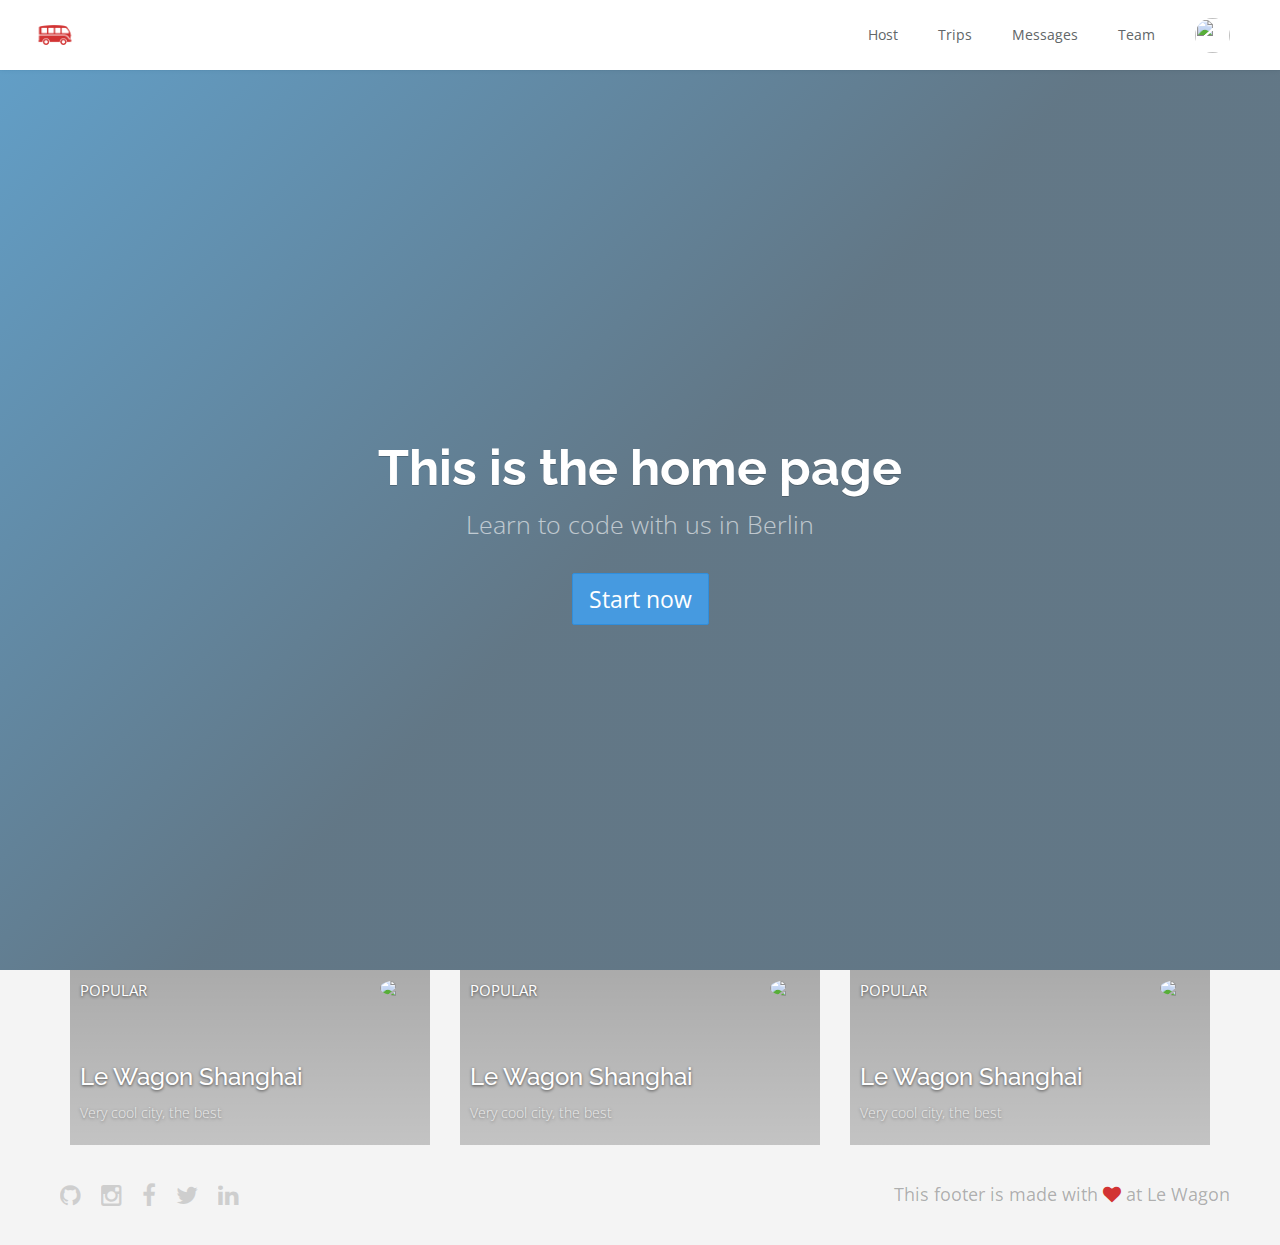
==== commit 008b0dfa: "Automated commit at 2017-08-07 10:08:34 UTC by middleman-deploy 2.0.0-alpha" ====
--- a/index.html
+++ b/index.html
@@ -7,20 +7,118 @@
           content="width=device-width, initial-scale=1, shrink-to-fit=no">
     <!-- Use the title from a page's frontmatter if it has one -->
     <title>Le Wagon - Middleman</title>
-    <link href="stylesheets/application-3c48b980.css" rel="stylesheet" />
+    <link href="stylesheets/application-acb8696b.css" rel="stylesheet" />
     <script src="javascripts/application-93de88c9.js"></script>
     <link href="images/favicon-f15af148.png" rel="icon" type="image/png" />
   </head>
   <body>
-    <div id="home">
-  <div class="home-content">
-    <img src="images/logo-acc9c0ec.png" width="200" alt="Logo" />
-    <p>
-      Middleman is now running!
-    </p>
-    <p class="about">
-      <a href="about.html">More about this template</a>
-    </p>
+    <div class="navbar-wagon">
+  <!-- Logo -->
+  <a href="/" class="navbar-wagon-brand">
+    <img src="images/logo-acc9c0ec.png" id="logo" alt="Logo" />
+  </a>
+
+  <!-- Right Navigation -->
+  <div class="navbar-wagon-right hidden-xs hidden-sm">
+
+    <a href="" class="navbar-wagon-item navbar-wagon-link">Host</a>
+    <a href="" class="navbar-wagon-item navbar-wagon-link">Trips</a>
+    <a href="" class="navbar-wagon-item navbar-wagon-link">Messages</a>
+    <a href="https://jvaisfeld.github.io/middleman-airbnb/team.html" class="navbar-wagon-item navbar-wagon-link">Team</a>
+
+
+    <!-- Profile picture with dropdown list -->
+    <div class="navbar-wagon-item">
+      <div class="dropdown">
+        <img src="https://kitt.lewagon.com/placeholder/users/ssaunier" class="avatar dropdown-toggle" id="navbar-wagon-menu" data-toggle="dropdown">
+        <ul class="dropdown-menu dropdown-menu-right navbar-wagon-dropdown-menu">
+          <li><a href="#">Profile</a></li>
+          <li><a href="#">Dashboard</a></li>
+          <li><a href="#">Log Out</a></li>
+        </ul>
+      </div>
+    </div>
+  </div>
+
+  <!-- Dropdown appearing on mobile only -->
+  <div class="navbar-wagon-item hidden-md hidden-lg">
+    <div class="dropdown">
+      <i class="fa fa-bars dropdown-toggle" data-toggle="dropdown"></i>
+      <ul class="dropdown-menu dropdown-menu-right navbar-wagon-dropdown-menu">
+        <li><a href="#">Host</a></li>
+        <li><a href="#">Trips</a></li>
+        <li><a href="#">Messagese</a></li>
+      </ul>
+    </div>
+  </div>
+</div>
+
+    <div class="banner" style="background-image: linear-gradient(-225deg, rgba(0,101,168,0.6) 0%, rgba(0,36,61,0.6) 50%), url('https://kitt.lewagon.com/placeholder/cities/berlin');">
+  <div class="banner-content">
+    <h1>
+      This is the home page
+    </h1>
+    <p>Learn to code with us in Berlin</p>
+    <a class="btn btn-primary btn-lg">Start now</a>
+  </div>
+</div>
+
+
+
+<div class="container">
+  <div class="row">
+    <div class="col-xs-12 col-sm-4">
+      <div class="card" style="background-image: linear-gradient(rgba(0,0,0,0.3), rgba(0,0,0,0.2)), url('https://kitt.lewagon.com/placeholder/cities/shanghai');">
+  <div class="card-category">Popular</div>
+  <div class="card-description">
+    <h2>Le Wagon Shanghai</h2>
+    <p>Very cool city, the best</p>
+  </div>
+  <img class="card-user" src="https://kitt.lewagon.com/placeholder/users/tgenaitay">
+  <a class="card-link" href="#" ></a>
+</div>
+    </div>
+    <div class="col-xs-12 col-sm-4">
+      <div class="card" style="background-image: linear-gradient(rgba(0,0,0,0.3), rgba(0,0,0,0.2)), url('https://kitt.lewagon.com/placeholder/cities/shanghai');">
+  <div class="card-category">Popular</div>
+  <div class="card-description">
+    <h2>Le Wagon Shanghai</h2>
+    <p>Very cool city, the best</p>
+  </div>
+  <img class="card-user" src="https://kitt.lewagon.com/placeholder/users/tgenaitay">
+  <a class="card-link" href="#" ></a>
+</div>
+    </div>
+    <div class="col-xs-12 col-sm-4">
+      <div class="card" style="background-image: linear-gradient(rgba(0,0,0,0.3), rgba(0,0,0,0.2)), url('https://kitt.lewagon.com/placeholder/cities/shanghai');">
+  <div class="card-category">Popular</div>
+  <div class="card-description">
+    <h2>Le Wagon Shanghai</h2>
+    <p>Very cool city, the best</p>
+  </div>
+  <img class="card-user" src="https://kitt.lewagon.com/placeholder/users/tgenaitay">
+  <a class="card-link" href="#" ></a>
+</div>
+    </div>
+  </div>
+</div>
+
+
+
+
+
+
+
+    <div class="footer">
+  <div class="footer-links">
+    <a href="#"><i class="fa fa-github"></i></a>
+    <a href="#"><i class="fa fa-instagram"></i></a>
+    <a href="#"><i class="fa fa-facebook"></i></a>
+    <a href="#"><i class="fa fa-twitter"></i></a>
+    <a href="#"><i class="fa fa-linkedin"></i></a>
+  </div>
+  <div class="footer-copyright">
+    This footer is made with <i class="fa fa-heart"></i> at Le Wagon
   </div>
 </div>
 
--- a/stylesheets/application-acb8696b.css
+++ b/stylesheets/application-acb8696b.css
@@ -0,0 +1,8 @@
+@import url("https://fonts.googleapis.com/css?family=Open+Sans:400,300,700|Raleway:400,100,300,700,500");/*!
+ * Bootstrap v3.3.7 (http://getbootstrap.com)
+ * Copyright 2011-2016 Twitter, Inc.
+ * Licensed under MIT (https://github.com/twbs/bootstrap/blob/master/LICENSE)
+ *//*! normalize.css v3.0.3 | MIT License | github.com/necolas/normalize.css */html{font-family:sans-serif;-ms-text-size-adjust:100%;-webkit-text-size-adjust:100%}body{margin:0}article,aside,details,figcaption,figure,footer,header,hgroup,main,menu,nav,section,summary{display:block}audio,canvas,progress,video{display:inline-block;vertical-align:baseline}audio:not([controls]){display:none;height:0}[hidden],template{display:none}a{background-color:transparent}a:active,a:hover{outline:0}abbr[title]{border-bottom:1px dotted}b,strong{font-weight:bold}dfn{font-style:italic}h1{font-size:2em;margin:0.67em 0}mark{background:#ff0;color:#000}small{font-size:80%}sub,sup{font-size:75%;line-height:0;position:relative;vertical-align:baseline}sup{top:-0.5em}sub{bottom:-0.25em}img{border:0}svg:not(:root){overflow:hidden}figure{margin:1em 40px}hr{-webkit-box-sizing:content-box;box-sizing:content-box;height:0}pre{overflow:auto}code,kbd,pre,samp{font-family:monospace, monospace;font-size:1em}button,input,optgroup,select,textarea{color:inherit;font:inherit;margin:0}button{overflow:visible}button,select{text-transform:none}button,html input[type="button"],input[type="reset"],input[type="submit"]{-webkit-appearance:button;cursor:pointer}button[disabled],html input[disabled]{cursor:default}button::-moz-focus-inner,input::-moz-focus-inner{border:0;padding:0}input{line-height:normal}input[type="checkbox"],input[type="radio"]{-webkit-box-sizing:border-box;box-sizing:border-box;padding:0}input[type="number"]::-webkit-inner-spin-button,input[type="number"]::-webkit-outer-spin-button{height:auto}input[type="search"]{-webkit-appearance:textfield;-webkit-box-sizing:content-box;box-sizing:content-box}input[type="search"]::-webkit-search-cancel-button,input[type="search"]::-webkit-search-decoration{-webkit-appearance:none}fieldset{border:1px solid #c0c0c0;margin:0 2px;padding:0.35em 0.625em 0.75em}legend{border:0;padding:0}textarea{overflow:auto}optgroup{font-weight:bold}table{border-collapse:collapse;border-spacing:0}td,th{padding:0}/*! Source: https://github.com/h5bp/html5-boilerplate/blob/master/src/css/main.css */@media print{*,*:before,*:after{background:transparent !important;color:#000 !important;-webkit-box-shadow:none !important;box-shadow:none !important;text-shadow:none !important}a,a:visited{text-decoration:underline}a[href]:after{content:" (" attr(href) ")"}abbr[title]:after{content:" (" attr(title) ")"}a[href^="#"]:after,a[href^="javascript:"]:after{content:""}pre,blockquote{border:1px solid #999;page-break-inside:avoid}thead{display:table-header-group}tr,img{page-break-inside:avoid}img{max-width:100% !important}p,h2,h3{orphans:3;widows:3}h2,h3{page-break-after:avoid}.navbar{display:none}.btn>.caret,.dropup>.btn>.caret{border-top-color:#000 !important}.label{border:1px solid #000}.table{border-collapse:collapse !important}.table td,.table th{background-color:#fff !important}.table-bordered th,.table-bordered td{border:1px solid #ddd !important}}@font-face{font-family:'Glyphicons Halflings';src:url("../assets/bootstrap/glyphicons-halflings-regular-86b6f62b.eot");src:url("../assets/bootstrap/glyphicons-halflings-regular-86b6f62b.eot?#iefix") format("embedded-opentype"),url("../assets/bootstrap/glyphicons-halflings-regular-ca35b697.woff2") format("woff2"),url("../assets/bootstrap/glyphicons-halflings-regular-278e49a8.woff") format("woff"),url("../assets/bootstrap/glyphicons-halflings-regular-44bc1850.ttf") format("truetype"),url("../assets/bootstrap/glyphicons-halflings-regular-de51a849.svg#glyphicons_halflingsregular") format("svg")}.glyphicon{position:relative;top:1px;display:inline-block;font-family:'Glyphicons Halflings';font-style:normal;font-weight:normal;line-height:1;-webkit-font-smoothing:antialiased;-moz-osx-font-smoothing:grayscale}.glyphicon-asterisk:before{content:"\002a"}.glyphicon-plus:before{content:"\002b"}.glyphicon-euro:before,.glyphicon-eur:before{content:"\20ac"}.glyphicon-minus:before{content:"\2212"}.glyphicon-cloud:before{content:"\2601"}.glyphicon-envelope:before{content:"\2709"}.glyphicon-pencil:before{content:"\270f"}.glyphicon-glass:before{content:"\e001"}.glyphicon-music:before{content:"\e002"}.glyphicon-search:before{content:"\e003"}.glyphicon-heart:before{content:"\e005"}.glyphicon-star:before{content:"\e006"}.glyphicon-star-empty:before{content:"\e007"}.glyphicon-user:before{content:"\e008"}.glyphicon-film:before{content:"\e009"}.glyphicon-th-large:before{content:"\e010"}.glyphicon-th:before{content:"\e011"}.glyphicon-th-list:before{content:"\e012"}.glyphicon-ok:before{content:"\e013"}.glyphicon-remove:before{content:"\e014"}.glyphicon-zoom-in:before{content:"\e015"}.glyphicon-zoom-out:before{content:"\e016"}.glyphicon-off:before{content:"\e017"}.glyphicon-signal:before{content:"\e018"}.glyphicon-cog:before{content:"\e019"}.glyphicon-trash:before{content:"\e020"}.glyphicon-home:before{content:"\e021"}.glyphicon-file:before{content:"\e022"}.glyphicon-time:before{content:"\e023"}.glyphicon-road:before{content:"\e024"}.glyphicon-download-alt:before{content:"\e025"}.glyphicon-download:before{content:"\e026"}.glyphicon-upload:before{content:"\e027"}.glyphicon-inbox:before{content:"\e028"}.glyphicon-play-circle:before{content:"\e029"}.glyphicon-repeat:before{content:"\e030"}.glyphicon-refresh:before{content:"\e031"}.glyphicon-list-alt:before{content:"\e032"}.glyphicon-lock:before{content:"\e033"}.glyphicon-flag:before{content:"\e034"}.glyphicon-headphones:before{content:"\e035"}.glyphicon-volume-off:before{content:"\e036"}.glyphicon-volume-down:before{content:"\e037"}.glyphicon-volume-up:before{content:"\e038"}.glyphicon-qrcode:before{content:"\e039"}.glyphicon-barcode:before{content:"\e040"}.glyphicon-tag:before{content:"\e041"}.glyphicon-tags:before{content:"\e042"}.glyphicon-book:before{content:"\e043"}.glyphicon-bookmark:before{content:"\e044"}.glyphicon-print:before{content:"\e045"}.glyphicon-camera:before{content:"\e046"}.glyphicon-font:before{content:"\e047"}.glyphicon-bold:before{content:"\e048"}.glyphicon-italic:before{content:"\e049"}.glyphicon-text-height:before{content:"\e050"}.glyphicon-text-width:before{content:"\e051"}.glyphicon-align-left:before{content:"\e052"}.glyphicon-align-center:before{content:"\e053"}.glyphicon-align-right:before{content:"\e054"}.glyphicon-align-justify:before{content:"\e055"}.glyphicon-list:before{content:"\e056"}.glyphicon-indent-left:before{content:"\e057"}.glyphicon-indent-right:before{content:"\e058"}.glyphicon-facetime-video:before{content:"\e059"}.glyphicon-picture:before{content:"\e060"}.glyphicon-map-marker:before{content:"\e062"}.glyphicon-adjust:before{content:"\e063"}.glyphicon-tint:before{content:"\e064"}.glyphicon-edit:before{content:"\e065"}.glyphicon-share:before{content:"\e066"}.glyphicon-check:before{content:"\e067"}.glyphicon-move:before{content:"\e068"}.glyphicon-step-backward:before{content:"\e069"}.glyphicon-fast-backward:before{content:"\e070"}.glyphicon-backward:before{content:"\e071"}.glyphicon-play:before{content:"\e072"}.glyphicon-pause:before{content:"\e073"}.glyphicon-stop:before{content:"\e074"}.glyphicon-forward:before{content:"\e075"}.glyphicon-fast-forward:before{content:"\e076"}.glyphicon-step-forward:before{content:"\e077"}.glyphicon-eject:before{content:"\e078"}.glyphicon-chevron-left:before{content:"\e079"}.glyphicon-chevron-right:before{content:"\e080"}.glyphicon-plus-sign:before{content:"\e081"}.glyphicon-minus-sign:before{content:"\e082"}.glyphicon-remove-sign:before{content:"\e083"}.glyphicon-ok-sign:before{content:"\e084"}.glyphicon-question-sign:before{content:"\e085"}.glyphicon-info-sign:before{content:"\e086"}.glyphicon-screenshot:before{content:"\e087"}.glyphicon-remove-circle:before{content:"\e088"}.glyphicon-ok-circle:before{content:"\e089"}.glyphicon-ban-circle:before{content:"\e090"}.glyphicon-arrow-left:before{content:"\e091"}.glyphicon-arrow-right:before{content:"\e092"}.glyphicon-arrow-up:before{content:"\e093"}.glyphicon-arrow-down:before{content:"\e094"}.glyphicon-share-alt:before{content:"\e095"}.glyphicon-resize-full:before{content:"\e096"}.glyphicon-resize-small:before{content:"\e097"}.glyphicon-exclamation-sign:before{content:"\e101"}.glyphicon-gift:before{content:"\e102"}.glyphicon-leaf:before{content:"\e103"}.glyphicon-fire:before{content:"\e104"}.glyphicon-eye-open:before{content:"\e105"}.glyphicon-eye-close:before{content:"\e106"}.glyphicon-warning-sign:before{content:"\e107"}.glyphicon-plane:before{content:"\e108"}.glyphicon-calendar:before{content:"\e109"}.glyphicon-random:before{content:"\e110"}.glyphicon-comment:before{content:"\e111"}.glyphicon-magnet:before{content:"\e112"}.glyphicon-chevron-up:before{content:"\e113"}.glyphicon-chevron-down:before{content:"\e114"}.glyphicon-retweet:before{content:"\e115"}.glyphicon-shopping-cart:before{content:"\e116"}.glyphicon-folder-close:before{content:"\e117"}.glyphicon-folder-open:before{content:"\e118"}.glyphicon-resize-vertical:before{content:"\e119"}.glyphicon-resize-horizontal:before{content:"\e120"}.glyphicon-hdd:before{content:"\e121"}.glyphicon-bullhorn:before{content:"\e122"}.glyphicon-bell:before{content:"\e123"}.glyphicon-certificate:before{content:"\e124"}.glyphicon-thumbs-up:before{content:"\e125"}.glyphicon-thumbs-down:before{content:"\e126"}.glyphicon-hand-right:before{content:"\e127"}.glyphicon-hand-left:before{content:"\e128"}.glyphicon-hand-up:before{content:"\e129"}.glyphicon-hand-down:before{content:"\e130"}.glyphicon-circle-arrow-right:before{content:"\e131"}.glyphicon-circle-arrow-left:before{content:"\e132"}.glyphicon-circle-arrow-up:before{content:"\e133"}.glyphicon-circle-arrow-down:before{content:"\e134"}.glyphicon-globe:before{content:"\e135"}.glyphicon-wrench:before{content:"\e136"}.glyphicon-tasks:before{content:"\e137"}.glyphicon-filter:before{content:"\e138"}.glyphicon-briefcase:before{content:"\e139"}.glyphicon-fullscreen:before{content:"\e140"}.glyphicon-dashboard:before{content:"\e141"}.glyphicon-paperclip:before{content:"\e142"}.glyphicon-heart-empty:before{content:"\e143"}.glyphicon-link:before{content:"\e144"}.glyphicon-phone:before{content:"\e145"}.glyphicon-pushpin:before{content:"\e146"}.glyphicon-usd:before{content:"\e148"}.glyphicon-gbp:before{content:"\e149"}.glyphicon-sort:before{content:"\e150"}.glyphicon-sort-by-alphabet:before{content:"\e151"}.glyphicon-sort-by-alphabet-alt:before{content:"\e152"}.glyphicon-sort-by-order:before{content:"\e153"}.glyphicon-sort-by-order-alt:before{content:"\e154"}.glyphicon-sort-by-attributes:before{content:"\e155"}.glyphicon-sort-by-attributes-alt:before{content:"\e156"}.glyphicon-unchecked:before{content:"\e157"}.glyphicon-expand:before{content:"\e158"}.glyphicon-collapse-down:before{content:"\e159"}.glyphicon-collapse-up:before{content:"\e160"}.glyphicon-log-in:before{content:"\e161"}.glyphicon-flash:before{content:"\e162"}.glyphicon-log-out:before{content:"\e163"}.glyphicon-new-window:before{content:"\e164"}.glyphicon-record:before{content:"\e165"}.glyphicon-save:before{content:"\e166"}.glyphicon-open:before{content:"\e167"}.glyphicon-saved:before{content:"\e168"}.glyphicon-import:before{content:"\e169"}.glyphicon-export:before{content:"\e170"}.glyphicon-send:before{content:"\e171"}.glyphicon-floppy-disk:before{content:"\e172"}.glyphicon-floppy-saved:before{content:"\e173"}.glyphicon-floppy-remove:before{content:"\e174"}.glyphicon-floppy-save:before{content:"\e175"}.glyphicon-floppy-open:before{content:"\e176"}.glyphicon-credit-card:before{content:"\e177"}.glyphicon-transfer:before{content:"\e178"}.glyphicon-cutlery:before{content:"\e179"}.glyphicon-header:before{content:"\e180"}.glyphicon-compressed:before{content:"\e181"}.glyphicon-earphone:before{content:"\e182"}.glyphicon-phone-alt:before{content:"\e183"}.glyphicon-tower:before{content:"\e184"}.glyphicon-stats:before{content:"\e185"}.glyphicon-sd-video:before{content:"\e186"}.glyphicon-hd-video:before{content:"\e187"}.glyphicon-subtitles:before{content:"\e188"}.glyphicon-sound-stereo:before{content:"\e189"}.glyphicon-sound-dolby:before{content:"\e190"}.glyphicon-sound-5-1:before{content:"\e191"}.glyphicon-sound-6-1:before{content:"\e192"}.glyphicon-sound-7-1:before{content:"\e193"}.glyphicon-copyright-mark:before{content:"\e194"}.glyphicon-registration-mark:before{content:"\e195"}.glyphicon-cloud-download:before{content:"\e197"}.glyphicon-cloud-upload:before{content:"\e198"}.glyphicon-tree-conifer:before{content:"\e199"}.glyphicon-tree-deciduous:before{content:"\e200"}.glyphicon-cd:before{content:"\e201"}.glyphicon-save-file:before{content:"\e202"}.glyphicon-open-file:before{content:"\e203"}.glyphicon-level-up:before{content:"\e204"}.glyphicon-copy:before{content:"\e205"}.glyphicon-paste:before{content:"\e206"}.glyphicon-alert:before{content:"\e209"}.glyphicon-equalizer:before{content:"\e210"}.glyphicon-king:before{content:"\e211"}.glyphicon-queen:before{content:"\e212"}.glyphicon-pawn:before{content:"\e213"}.glyphicon-bishop:before{content:"\e214"}.glyphicon-knight:before{content:"\e215"}.glyphicon-baby-formula:before{content:"\e216"}.glyphicon-tent:before{content:"\26fa"}.glyphicon-blackboard:before{content:"\e218"}.glyphicon-bed:before{content:"\e219"}.glyphicon-apple:before{content:"\f8ff"}.glyphicon-erase:before{content:"\e221"}.glyphicon-hourglass:before{content:"\231b"}.glyphicon-lamp:before{content:"\e223"}.glyphicon-duplicate:before{content:"\e224"}.glyphicon-piggy-bank:before{content:"\e225"}.glyphicon-scissors:before{content:"\e226"}.glyphicon-bitcoin:before{content:"\e227"}.glyphicon-btc:before{content:"\e227"}.glyphicon-xbt:before{content:"\e227"}.glyphicon-yen:before{content:"\00a5"}.glyphicon-jpy:before{content:"\00a5"}.glyphicon-ruble:before{content:"\20bd"}.glyphicon-rub:before{content:"\20bd"}.glyphicon-scale:before{content:"\e230"}.glyphicon-ice-lolly:before{content:"\e231"}.glyphicon-ice-lolly-tasted:before{content:"\e232"}.glyphicon-education:before{content:"\e233"}.glyphicon-option-horizontal:before{content:"\e234"}.glyphicon-option-vertical:before{content:"\e235"}.glyphicon-menu-hamburger:before{content:"\e236"}.glyphicon-modal-window:before{content:"\e237"}.glyphicon-oil:before{content:"\e238"}.glyphicon-grain:before{content:"\e239"}.glyphicon-sunglasses:before{content:"\e240"}.glyphicon-text-size:before{content:"\e241"}.glyphicon-text-color:before{content:"\e242"}.glyphicon-text-background:before{content:"\e243"}.glyphicon-object-align-top:before{content:"\e244"}.glyphicon-object-align-bottom:before{content:"\e245"}.glyphicon-object-align-horizontal:before{content:"\e246"}.glyphicon-object-align-left:before{content:"\e247"}.glyphicon-object-align-vertical:before{content:"\e248"}.glyphicon-object-align-right:before{content:"\e249"}.glyphicon-triangle-right:before{content:"\e250"}.glyphicon-triangle-left:before{content:"\e251"}.glyphicon-triangle-bottom:before{content:"\e252"}.glyphicon-triangle-top:before{content:"\e253"}.glyphicon-console:before{content:"\e254"}.glyphicon-superscript:before{content:"\e255"}.glyphicon-subscript:before{content:"\e256"}.glyphicon-menu-left:before{content:"\e257"}.glyphicon-menu-right:before{content:"\e258"}.glyphicon-menu-down:before{content:"\e259"}.glyphicon-menu-up:before{content:"\e260"}*{-webkit-box-sizing:border-box;box-sizing:border-box}*:before,*:after{-webkit-box-sizing:border-box;box-sizing:border-box}html{font-size:10px;-webkit-tap-highlight-color:transparent}body{font-family:"Open Sans", "Helvetica", "sans-serif";font-size:18px;line-height:1.42857143;color:#333333;background-color:#F4F4F4}input,button,select,textarea{font-family:inherit;font-size:inherit;line-height:inherit}a{color:#469AE0;text-decoration:none}a:hover,a:focus{color:#1f74ba;text-decoration:underline}a:focus{outline:5px auto -webkit-focus-ring-color;outline-offset:-2px}figure{margin:0}img{vertical-align:middle}.img-responsive{display:block;max-width:100%;height:auto}.img-rounded{border-radius:2px}.img-thumbnail{padding:4px;line-height:1.42857143;background-color:#F4F4F4;border:1px solid #ddd;border-radius:2px;-webkit-transition:all 0.2s ease-in-out;transition:all 0.2s ease-in-out;display:inline-block;max-width:100%;height:auto}.img-circle{border-radius:50%}hr{margin-top:25px;margin-bottom:25px;border:0;border-top:1px solid #eeeeee}.sr-only{position:absolute;width:1px;height:1px;margin:-1px;padding:0;overflow:hidden;clip:rect(0, 0, 0, 0);border:0}.sr-only-focusable:active,.sr-only-focusable:focus{position:static;width:auto;height:auto;margin:0;overflow:visible;clip:auto}[role="button"]{cursor:pointer}h1,h2,h3,h4,h5,h6,.h1,.h2,.h3,.h4,.h5,.h6{font-family:"Raleway", "Helvetica", "sans-serif";font-weight:500;line-height:1.1;color:inherit}h1 small,h1 .small,h2 small,h2 .small,h3 small,h3 .small,h4 small,h4 .small,h5 small,h5 .small,h6 small,h6 .small,.h1 small,.h1 .small,.h2 small,.h2 .small,.h3 small,.h3 .small,.h4 small,.h4 .small,.h5 small,.h5 .small,.h6 small,.h6 .small{font-weight:normal;line-height:1;color:#777777}h1,.h1,h2,.h2,h3,.h3{margin-top:25px;margin-bottom:12.5px}h1 small,h1 .small,.h1 small,.h1 .small,h2 small,h2 .small,.h2 small,.h2 .small,h3 small,h3 .small,.h3 small,.h3 .small{font-size:65%}h4,.h4,h5,.h5,h6,.h6{margin-top:12.5px;margin-bottom:12.5px}h4 small,h4 .small,.h4 small,.h4 .small,h5 small,h5 .small,.h5 small,.h5 .small,h6 small,h6 .small,.h6 small,.h6 .small{font-size:75%}h1,.h1{font-size:46px}h2,.h2{font-size:38px}h3,.h3{font-size:31px}h4,.h4{font-size:23px}h5,.h5{font-size:18px}h6,.h6{font-size:16px}p{margin:0 0 12.5px}.lead{margin-bottom:25px;font-size:20px;font-weight:300;line-height:1.4}@media (min-width: 768px){.lead{font-size:27px}}small,.small{font-size:88%}mark,.mark{background-color:#fcf8e3;padding:.2em}.text-left{text-align:left}.text-right{text-align:right}.text-center{text-align:center}.text-justify{text-align:justify}.text-nowrap{white-space:nowrap}.text-lowercase{text-transform:lowercase}.text-uppercase,.initialism{text-transform:uppercase}.text-capitalize{text-transform:capitalize}.text-muted{color:#777777}.text-primary{color:#469AE0}a.text-primary:hover,a.text-primary:focus{color:#2381d0}.text-success{color:#3c763d}a.text-success:hover,a.text-success:focus{color:#2b542c}.text-info{color:#31708f}a.text-info:hover,a.text-info:focus{color:#245269}.text-warning{color:#8a6d3b}a.text-warning:hover,a.text-warning:focus{color:#66512c}.text-danger{color:#a94442}a.text-danger:hover,a.text-danger:focus{color:#843534}.bg-primary{color:#fff}.bg-primary{background-color:#469AE0}a.bg-primary:hover,a.bg-primary:focus{background-color:#2381d0}.bg-success{background-color:#dff0d8}a.bg-success:hover,a.bg-success:focus{background-color:#c1e2b3}.bg-info{background-color:#d9edf7}a.bg-info:hover,a.bg-info:focus{background-color:#afd9ee}.bg-warning{background-color:#fcf8e3}a.bg-warning:hover,a.bg-warning:focus{background-color:#f7ecb5}.bg-danger{background-color:#f2dede}a.bg-danger:hover,a.bg-danger:focus{background-color:#e4b9b9}.page-header{padding-bottom:11.5px;margin:50px 0 25px;border-bottom:1px solid #eeeeee}ul,ol{margin-top:0;margin-bottom:12.5px}ul ul,ul ol,ol ul,ol ol{margin-bottom:0}.list-unstyled{padding-left:0;list-style:none}.list-inline{padding-left:0;list-style:none;margin-left:-5px}.list-inline>li{display:inline-block;padding-left:5px;padding-right:5px}dl{margin-top:0;margin-bottom:25px}dt,dd{line-height:1.42857143}dt{font-weight:bold}dd{margin-left:0}.dl-horizontal dd:before,.dl-horizontal dd:after{content:" ";display:table}.dl-horizontal dd:after{clear:both}@media (min-width: 768px){.dl-horizontal dt{float:left;width:160px;clear:left;text-align:right;overflow:hidden;text-overflow:ellipsis;white-space:nowrap}.dl-horizontal dd{margin-left:180px}}abbr[title],abbr[data-original-title]{cursor:help;border-bottom:1px dotted #777777}.initialism{font-size:90%}blockquote{padding:12.5px 25px;margin:0 0 25px;font-size:22.5px;border-left:5px solid #eeeeee}blockquote p:last-child,blockquote ul:last-child,blockquote ol:last-child{margin-bottom:0}blockquote footer,blockquote small,blockquote .small{display:block;font-size:80%;line-height:1.42857143;color:#777777}blockquote footer:before,blockquote small:before,blockquote .small:before{content:'\2014 \00A0'}.blockquote-reverse,blockquote.pull-right{padding-right:15px;padding-left:0;border-right:5px solid #eeeeee;border-left:0;text-align:right}.blockquote-reverse footer:before,.blockquote-reverse small:before,.blockquote-reverse .small:before,blockquote.pull-right footer:before,blockquote.pull-right small:before,blockquote.pull-right .small:before{content:''}.blockquote-reverse footer:after,.blockquote-reverse small:after,.blockquote-reverse .small:after,blockquote.pull-right footer:after,blockquote.pull-right small:after,blockquote.pull-right .small:after{content:'\00A0 \2014'}address{margin-bottom:25px;font-style:normal;line-height:1.42857143}code,kbd,pre,samp{font-family:Menlo, Monaco, Consolas, "Courier New", monospace}code{padding:2px 4px;font-size:90%;color:#c7254e;background-color:#f9f2f4;border-radius:2px}kbd{padding:2px 4px;font-size:90%;color:#fff;background-color:#333;border-radius:2px;-webkit-box-shadow:inset 0 -1px 0 rgba(0,0,0,0.25);box-shadow:inset 0 -1px 0 rgba(0,0,0,0.25)}kbd kbd{padding:0;font-size:100%;font-weight:bold;-webkit-box-shadow:none;box-shadow:none}pre{display:block;padding:12px;margin:0 0 12.5px;font-size:17px;line-height:1.42857143;word-break:break-all;word-wrap:break-word;color:#333333;background-color:#f5f5f5;border:1px solid #ccc;border-radius:2px}pre code{padding:0;font-size:inherit;color:inherit;white-space:pre-wrap;background-color:transparent;border-radius:0}.pre-scrollable{max-height:340px;overflow-y:scroll}.container{margin-right:auto;margin-left:auto;padding-left:15px;padding-right:15px}.container:before,.container:after{content:" ";display:table}.container:after{clear:both}@media (min-width: 768px){.container{width:750px}}@media (min-width: 992px){.container{width:970px}}@media (min-width: 1200px){.container{width:1170px}}.container-fluid{margin-right:auto;margin-left:auto;padding-left:15px;padding-right:15px}.container-fluid:before,.container-fluid:after{content:" ";display:table}.container-fluid:after{clear:both}.row{margin-left:-15px;margin-right:-15px}.row:before,.row:after{content:" ";display:table}.row:after{clear:both}.col-xs-1,.col-sm-1,.col-md-1,.col-lg-1,.col-xs-2,.col-sm-2,.col-md-2,.col-lg-2,.col-xs-3,.col-sm-3,.col-md-3,.col-lg-3,.col-xs-4,.col-sm-4,.col-md-4,.col-lg-4,.col-xs-5,.col-sm-5,.col-md-5,.col-lg-5,.col-xs-6,.col-sm-6,.col-md-6,.col-lg-6,.col-xs-7,.col-sm-7,.col-md-7,.col-lg-7,.col-xs-8,.col-sm-8,.col-md-8,.col-lg-8,.col-xs-9,.col-sm-9,.col-md-9,.col-lg-9,.col-xs-10,.col-sm-10,.col-md-10,.col-lg-10,.col-xs-11,.col-sm-11,.col-md-11,.col-lg-11,.col-xs-12,.col-sm-12,.col-md-12,.col-lg-12{position:relative;min-height:1px;padding-left:15px;padding-right:15px}.col-xs-1,.col-xs-2,.col-xs-3,.col-xs-4,.col-xs-5,.col-xs-6,.col-xs-7,.col-xs-8,.col-xs-9,.col-xs-10,.col-xs-11,.col-xs-12{float:left}.col-xs-1{width:8.33333333%}.col-xs-2{width:16.66666667%}.col-xs-3{width:25%}.col-xs-4{width:33.33333333%}.col-xs-5{width:41.66666667%}.col-xs-6{width:50%}.col-xs-7{width:58.33333333%}.col-xs-8{width:66.66666667%}.col-xs-9{width:75%}.col-xs-10{width:83.33333333%}.col-xs-11{width:91.66666667%}.col-xs-12{width:100%}.col-xs-pull-0{right:auto}.col-xs-pull-1{right:8.33333333%}.col-xs-pull-2{right:16.66666667%}.col-xs-pull-3{right:25%}.col-xs-pull-4{right:33.33333333%}.col-xs-pull-5{right:41.66666667%}.col-xs-pull-6{right:50%}.col-xs-pull-7{right:58.33333333%}.col-xs-pull-8{right:66.66666667%}.col-xs-pull-9{right:75%}.col-xs-pull-10{right:83.33333333%}.col-xs-pull-11{right:91.66666667%}.col-xs-pull-12{right:100%}.col-xs-push-0{left:auto}.col-xs-push-1{left:8.33333333%}.col-xs-push-2{left:16.66666667%}.col-xs-push-3{left:25%}.col-xs-push-4{left:33.33333333%}.col-xs-push-5{left:41.66666667%}.col-xs-push-6{left:50%}.col-xs-push-7{left:58.33333333%}.col-xs-push-8{left:66.66666667%}.col-xs-push-9{left:75%}.col-xs-push-10{left:83.33333333%}.col-xs-push-11{left:91.66666667%}.col-xs-push-12{left:100%}.col-xs-offset-0{margin-left:0%}.col-xs-offset-1{margin-left:8.33333333%}.col-xs-offset-2{margin-left:16.66666667%}.col-xs-offset-3{margin-left:25%}.col-xs-offset-4{margin-left:33.33333333%}.col-xs-offset-5{margin-left:41.66666667%}.col-xs-offset-6{margin-left:50%}.col-xs-offset-7{margin-left:58.33333333%}.col-xs-offset-8{margin-left:66.66666667%}.col-xs-offset-9{margin-left:75%}.col-xs-offset-10{margin-left:83.33333333%}.col-xs-offset-11{margin-left:91.66666667%}.col-xs-offset-12{margin-left:100%}@media (min-width: 768px){.col-sm-1,.col-sm-2,.col-sm-3,.col-sm-4,.col-sm-5,.col-sm-6,.col-sm-7,.col-sm-8,.col-sm-9,.col-sm-10,.col-sm-11,.col-sm-12{float:left}.col-sm-1{width:8.33333333%}.col-sm-2{width:16.66666667%}.col-sm-3{width:25%}.col-sm-4{width:33.33333333%}.col-sm-5{width:41.66666667%}.col-sm-6{width:50%}.col-sm-7{width:58.33333333%}.col-sm-8{width:66.66666667%}.col-sm-9{width:75%}.col-sm-10{width:83.33333333%}.col-sm-11{width:91.66666667%}.col-sm-12{width:100%}.col-sm-pull-0{right:auto}.col-sm-pull-1{right:8.33333333%}.col-sm-pull-2{right:16.66666667%}.col-sm-pull-3{right:25%}.col-sm-pull-4{right:33.33333333%}.col-sm-pull-5{right:41.66666667%}.col-sm-pull-6{right:50%}.col-sm-pull-7{right:58.33333333%}.col-sm-pull-8{right:66.66666667%}.col-sm-pull-9{right:75%}.col-sm-pull-10{right:83.33333333%}.col-sm-pull-11{right:91.66666667%}.col-sm-pull-12{right:100%}.col-sm-push-0{left:auto}.col-sm-push-1{left:8.33333333%}.col-sm-push-2{left:16.66666667%}.col-sm-push-3{left:25%}.col-sm-push-4{left:33.33333333%}.col-sm-push-5{left:41.66666667%}.col-sm-push-6{left:50%}.col-sm-push-7{left:58.33333333%}.col-sm-push-8{left:66.66666667%}.col-sm-push-9{left:75%}.col-sm-push-10{left:83.33333333%}.col-sm-push-11{left:91.66666667%}.col-sm-push-12{left:100%}.col-sm-offset-0{margin-left:0%}.col-sm-offset-1{margin-left:8.33333333%}.col-sm-offset-2{margin-left:16.66666667%}.col-sm-offset-3{margin-left:25%}.col-sm-offset-4{margin-left:33.33333333%}.col-sm-offset-5{margin-left:41.66666667%}.col-sm-offset-6{margin-left:50%}.col-sm-offset-7{margin-left:58.33333333%}.col-sm-offset-8{margin-left:66.66666667%}.col-sm-offset-9{margin-left:75%}.col-sm-offset-10{margin-left:83.33333333%}.col-sm-offset-11{margin-left:91.66666667%}.col-sm-offset-12{margin-left:100%}}@media (min-width: 992px){.col-md-1,.col-md-2,.col-md-3,.col-md-4,.col-md-5,.col-md-6,.col-md-7,.col-md-8,.col-md-9,.col-md-10,.col-md-11,.col-md-12{float:left}.col-md-1{width:8.33333333%}.col-md-2{width:16.66666667%}.col-md-3{width:25%}.col-md-4{width:33.33333333%}.col-md-5{width:41.66666667%}.col-md-6{width:50%}.col-md-7{width:58.33333333%}.col-md-8{width:66.66666667%}.col-md-9{width:75%}.col-md-10{width:83.33333333%}.col-md-11{width:91.66666667%}.col-md-12{width:100%}.col-md-pull-0{right:auto}.col-md-pull-1{right:8.33333333%}.col-md-pull-2{right:16.66666667%}.col-md-pull-3{right:25%}.col-md-pull-4{right:33.33333333%}.col-md-pull-5{right:41.66666667%}.col-md-pull-6{right:50%}.col-md-pull-7{right:58.33333333%}.col-md-pull-8{right:66.66666667%}.col-md-pull-9{right:75%}.col-md-pull-10{right:83.33333333%}.col-md-pull-11{right:91.66666667%}.col-md-pull-12{right:100%}.col-md-push-0{left:auto}.col-md-push-1{left:8.33333333%}.col-md-push-2{left:16.66666667%}.col-md-push-3{left:25%}.col-md-push-4{left:33.33333333%}.col-md-push-5{left:41.66666667%}.col-md-push-6{left:50%}.col-md-push-7{left:58.33333333%}.col-md-push-8{left:66.66666667%}.col-md-push-9{left:75%}.col-md-push-10{left:83.33333333%}.col-md-push-11{left:91.66666667%}.col-md-push-12{left:100%}.col-md-offset-0{margin-left:0%}.col-md-offset-1{margin-left:8.33333333%}.col-md-offset-2{margin-left:16.66666667%}.col-md-offset-3{margin-left:25%}.col-md-offset-4{margin-left:33.33333333%}.col-md-offset-5{margin-left:41.66666667%}.col-md-offset-6{margin-left:50%}.col-md-offset-7{margin-left:58.33333333%}.col-md-offset-8{margin-left:66.66666667%}.col-md-offset-9{margin-left:75%}.col-md-offset-10{margin-left:83.33333333%}.col-md-offset-11{margin-left:91.66666667%}.col-md-offset-12{margin-left:100%}}@media (min-width: 1200px){.col-lg-1,.col-lg-2,.col-lg-3,.col-lg-4,.col-lg-5,.col-lg-6,.col-lg-7,.col-lg-8,.col-lg-9,.col-lg-10,.col-lg-11,.col-lg-12{float:left}.col-lg-1{width:8.33333333%}.col-lg-2{width:16.66666667%}.col-lg-3{width:25%}.col-lg-4{width:33.33333333%}.col-lg-5{width:41.66666667%}.col-lg-6{width:50%}.col-lg-7{width:58.33333333%}.col-lg-8{width:66.66666667%}.col-lg-9{width:75%}.col-lg-10{width:83.33333333%}.col-lg-11{width:91.66666667%}.col-lg-12{width:100%}.col-lg-pull-0{right:auto}.col-lg-pull-1{right:8.33333333%}.col-lg-pull-2{right:16.66666667%}.col-lg-pull-3{right:25%}.col-lg-pull-4{right:33.33333333%}.col-lg-pull-5{right:41.66666667%}.col-lg-pull-6{right:50%}.col-lg-pull-7{right:58.33333333%}.col-lg-pull-8{right:66.66666667%}.col-lg-pull-9{right:75%}.col-lg-pull-10{right:83.33333333%}.col-lg-pull-11{right:91.66666667%}.col-lg-pull-12{right:100%}.col-lg-push-0{left:auto}.col-lg-push-1{left:8.33333333%}.col-lg-push-2{left:16.66666667%}.col-lg-push-3{left:25%}.col-lg-push-4{left:33.33333333%}.col-lg-push-5{left:41.66666667%}.col-lg-push-6{left:50%}.col-lg-push-7{left:58.33333333%}.col-lg-push-8{left:66.66666667%}.col-lg-push-9{left:75%}.col-lg-push-10{left:83.33333333%}.col-lg-push-11{left:91.66666667%}.col-lg-push-12{left:100%}.col-lg-offset-0{margin-left:0%}.col-lg-offset-1{margin-left:8.33333333%}.col-lg-offset-2{margin-left:16.66666667%}.col-lg-offset-3{margin-left:25%}.col-lg-offset-4{margin-left:33.33333333%}.col-lg-offset-5{margin-left:41.66666667%}.col-lg-offset-6{margin-left:50%}.col-lg-offset-7{margin-left:58.33333333%}.col-lg-offset-8{margin-left:66.66666667%}.col-lg-offset-9{margin-left:75%}.col-lg-offset-10{margin-left:83.33333333%}.col-lg-offset-11{margin-left:91.66666667%}.col-lg-offset-12{margin-left:100%}}table{background-color:transparent}caption{padding-top:8px;padding-bottom:8px;color:#777777;text-align:left}th{text-align:left}.table{width:100%;max-width:100%;margin-bottom:25px}.table>thead>tr>th,.table>thead>tr>td,.table>tbody>tr>th,.table>tbody>tr>td,.table>tfoot>tr>th,.table>tfoot>tr>td{padding:8px;line-height:1.42857143;vertical-align:top;border-top:1px solid #ddd}.table>thead>tr>th{vertical-align:bottom;border-bottom:2px solid #ddd}.table>caption+thead>tr:first-child>th,.table>caption+thead>tr:first-child>td,.table>colgroup+thead>tr:first-child>th,.table>colgroup+thead>tr:first-child>td,.table>thead:first-child>tr:first-child>th,.table>thead:first-child>tr:first-child>td{border-top:0}.table>tbody+tbody{border-top:2px solid #ddd}.table .table{background-color:#F4F4F4}.table-condensed>thead>tr>th,.table-condensed>thead>tr>td,.table-condensed>tbody>tr>th,.table-condensed>tbody>tr>td,.table-condensed>tfoot>tr>th,.table-condensed>tfoot>tr>td{padding:5px}.table-bordered{border:1px solid #ddd}.table-bordered>thead>tr>th,.table-bordered>thead>tr>td,.table-bordered>tbody>tr>th,.table-bordered>tbody>tr>td,.table-bordered>tfoot>tr>th,.table-bordered>tfoot>tr>td{border:1px solid #ddd}.table-bordered>thead>tr>th,.table-bordered>thead>tr>td{border-bottom-width:2px}.table-striped>tbody>tr:nth-of-type(odd){background-color:#f9f9f9}.table-hover>tbody>tr:hover{background-color:#f5f5f5}table col[class*="col-"]{position:static;float:none;display:table-column}table td[class*="col-"],table th[class*="col-"]{position:static;float:none;display:table-cell}.table>thead>tr>td.active,.table>thead>tr>th.active,.table>thead>tr.active>td,.table>thead>tr.active>th,.table>tbody>tr>td.active,.table>tbody>tr>th.active,.table>tbody>tr.active>td,.table>tbody>tr.active>th,.table>tfoot>tr>td.active,.table>tfoot>tr>th.active,.table>tfoot>tr.active>td,.table>tfoot>tr.active>th{background-color:#f5f5f5}.table-hover>tbody>tr>td.active:hover,.table-hover>tbody>tr>th.active:hover,.table-hover>tbody>tr.active:hover>td,.table-hover>tbody>tr:hover>.active,.table-hover>tbody>tr.active:hover>th{background-color:#e8e8e8}.table>thead>tr>td.success,.table>thead>tr>th.success,.table>thead>tr.success>td,.table>thead>tr.success>th,.table>tbody>tr>td.success,.table>tbody>tr>th.success,.table>tbody>tr.success>td,.table>tbody>tr.success>th,.table>tfoot>tr>td.success,.table>tfoot>tr>th.success,.table>tfoot>tr.success>td,.table>tfoot>tr.success>th{background-color:#dff0d8}.table-hover>tbody>tr>td.success:hover,.table-hover>tbody>tr>th.success:hover,.table-hover>tbody>tr.success:hover>td,.table-hover>tbody>tr:hover>.success,.table-hover>tbody>tr.success:hover>th{background-color:#d0e9c6}.table>thead>tr>td.info,.table>thead>tr>th.info,.table>thead>tr.info>td,.table>thead>tr.info>th,.table>tbody>tr>td.info,.table>tbody>tr>th.info,.table>tbody>tr.info>td,.table>tbody>tr.info>th,.table>tfoot>tr>td.info,.table>tfoot>tr>th.info,.table>tfoot>tr.info>td,.table>tfoot>tr.info>th{background-color:#d9edf7}.table-hover>tbody>tr>td.info:hover,.table-hover>tbody>tr>th.info:hover,.table-hover>tbody>tr.info:hover>td,.table-hover>tbody>tr:hover>.info,.table-hover>tbody>tr.info:hover>th{background-color:#c4e3f3}.table>thead>tr>td.warning,.table>thead>tr>th.warning,.table>thead>tr.warning>td,.table>thead>tr.warning>th,.table>tbody>tr>td.warning,.table>tbody>tr>th.warning,.table>tbody>tr.warning>td,.table>tbody>tr.warning>th,.table>tfoot>tr>td.warning,.table>tfoot>tr>th.warning,.table>tfoot>tr.warning>td,.table>tfoot>tr.warning>th{background-color:#fcf8e3}.table-hover>tbody>tr>td.warning:hover,.table-hover>tbody>tr>th.warning:hover,.table-hover>tbody>tr.warning:hover>td,.table-hover>tbody>tr:hover>.warning,.table-hover>tbody>tr.warning:hover>th{background-color:#faf2cc}.table>thead>tr>td.danger,.table>thead>tr>th.danger,.table>thead>tr.danger>td,.table>thead>tr.danger>th,.table>tbody>tr>td.danger,.table>tbody>tr>th.danger,.table>tbody>tr.danger>td,.table>tbody>tr.danger>th,.table>tfoot>tr>td.danger,.table>tfoot>tr>th.danger,.table>tfoot>tr.danger>td,.table>tfoot>tr.danger>th{background-color:#f2dede}.table-hover>tbody>tr>td.danger:hover,.table-hover>tbody>tr>th.danger:hover,.table-hover>tbody>tr.danger:hover>td,.table-hover>tbody>tr:hover>.danger,.table-hover>tbody>tr.danger:hover>th{background-color:#ebcccc}.table-responsive{overflow-x:auto;min-height:0.01%}@media screen and (max-width: 767px){.table-responsive{width:100%;margin-bottom:18.75px;overflow-y:hidden;-ms-overflow-style:-ms-autohiding-scrollbar;border:1px solid #ddd}.table-responsive>.table{margin-bottom:0}.table-responsive>.table>thead>tr>th,.table-responsive>.table>thead>tr>td,.table-responsive>.table>tbody>tr>th,.table-responsive>.table>tbody>tr>td,.table-responsive>.table>tfoot>tr>th,.table-responsive>.table>tfoot>tr>td{white-space:nowrap}.table-responsive>.table-bordered{border:0}.table-responsive>.table-bordered>thead>tr>th:first-child,.table-responsive>.table-bordered>thead>tr>td:first-child,.table-responsive>.table-bordered>tbody>tr>th:first-child,.table-responsive>.table-bordered>tbody>tr>td:first-child,.table-responsive>.table-bordered>tfoot>tr>th:first-child,.table-responsive>.table-bordered>tfoot>tr>td:first-child{border-left:0}.table-responsive>.table-bordered>thead>tr>th:last-child,.table-responsive>.table-bordered>thead>tr>td:last-child,.table-responsive>.table-bordered>tbody>tr>th:last-child,.table-responsive>.table-bordered>tbody>tr>td:last-child,.table-responsive>.table-bordered>tfoot>tr>th:last-child,.table-responsive>.table-bordered>tfoot>tr>td:last-child{border-right:0}.table-responsive>.table-bordered>tbody>tr:last-child>th,.table-responsive>.table-bordered>tbody>tr:last-child>td,.table-responsive>.table-bordered>tfoot>tr:last-child>th,.table-responsive>.table-bordered>tfoot>tr:last-child>td{border-bottom:0}}fieldset{padding:0;margin:0;border:0;min-width:0}legend{display:block;width:100%;padding:0;margin-bottom:25px;font-size:27px;line-height:inherit;color:#333333;border:0;border-bottom:1px solid #e5e5e5}label{display:inline-block;max-width:100%;margin-bottom:5px;font-weight:bold}input[type="search"]{-webkit-box-sizing:border-box;box-sizing:border-box}input[type="radio"],input[type="checkbox"]{margin:4px 0 0;margin-top:1px \9;line-height:normal}input[type="file"]{display:block}input[type="range"]{display:block;width:100%}select[multiple],select[size]{height:auto}input[type="file"]:focus,input[type="radio"]:focus,input[type="checkbox"]:focus{outline:5px auto -webkit-focus-ring-color;outline-offset:-2px}output{display:block;padding-top:7px;font-size:18px;line-height:1.42857143;color:#000000}.form-control{display:block;width:100%;height:39px;padding:6px 12px;font-size:18px;line-height:1.42857143;color:#000000;background-color:#fff;background-image:none;border:1px solid #ccc;border-radius:2px;-webkit-box-shadow:inset 0 1px 1px rgba(0,0,0,0.075);box-shadow:inset 0 1px 1px rgba(0,0,0,0.075);-webkit-transition:border-color ease-in-out 0.15s, box-shadow ease-in-out 0.15s;-webkit-transition:border-color ease-in-out 0.15s, -webkit-box-shadow ease-in-out 0.15s;transition:border-color ease-in-out 0.15s, -webkit-box-shadow ease-in-out 0.15s;transition:border-color ease-in-out 0.15s, box-shadow ease-in-out 0.15s;transition:border-color ease-in-out 0.15s, box-shadow ease-in-out 0.15s, -webkit-box-shadow ease-in-out 0.15s}.form-control:focus{border-color:#66afe9;outline:0;-webkit-box-shadow:inset 0 1px 1px rgba(0,0,0,0.075),0 0 8px rgba(102,175,233,0.6);box-shadow:inset 0 1px 1px rgba(0,0,0,0.075),0 0 8px rgba(102,175,233,0.6)}.form-control::-moz-placeholder{color:#999;opacity:1}.form-control:-ms-input-placeholder{color:#999}.form-control::-webkit-input-placeholder{color:#999}.form-control::-ms-expand{border:0;background-color:transparent}.form-control[disabled],.form-control[readonly],fieldset[disabled] .form-control{background-color:#eeeeee;opacity:1}.form-control[disabled],fieldset[disabled] .form-control{cursor:not-allowed}textarea.form-control{height:auto}input[type="search"]{-webkit-appearance:none}@media screen and (-webkit-min-device-pixel-ratio: 0){input[type="date"].form-control,input[type="time"].form-control,input[type="datetime-local"].form-control,input[type="month"].form-control{line-height:39px}input[type="date"].input-sm,.input-group-sm>input[type="date"].form-control,.input-group-sm>input[type="date"].input-group-addon,.input-group-sm>.input-group-btn>input[type="date"].btn,.input-group-sm input[type="date"],input[type="time"].input-sm,.input-group-sm>input[type="time"].form-control,.input-group-sm>input[type="time"].input-group-addon,.input-group-sm>.input-group-btn>input[type="time"].btn,.input-group-sm input[type="time"],input[type="datetime-local"].input-sm,.input-group-sm>input[type="datetime-local"].form-control,.input-group-sm>input[type="datetime-local"].input-group-addon,.input-group-sm>.input-group-btn>input[type="datetime-local"].btn,.input-group-sm input[type="datetime-local"],input[type="month"].input-sm,.input-group-sm>input[type="month"].form-control,.input-group-sm>input[type="month"].input-group-addon,.input-group-sm>.input-group-btn>input[type="month"].btn,.input-group-sm input[type="month"]{line-height:36px}input[type="date"].input-lg,.input-group-lg>input[type="date"].form-control,.input-group-lg>input[type="date"].input-group-addon,.input-group-lg>.input-group-btn>input[type="date"].btn,.input-group-lg input[type="date"],input[type="time"].input-lg,.input-group-lg>input[type="time"].form-control,.input-group-lg>input[type="time"].input-group-addon,.input-group-lg>.input-group-btn>input[type="time"].btn,.input-group-lg input[type="time"],input[type="datetime-local"].input-lg,.input-group-lg>input[type="datetime-local"].form-control,.input-group-lg>input[type="datetime-local"].input-group-addon,.input-group-lg>.input-group-btn>input[type="datetime-local"].btn,.input-group-lg input[type="datetime-local"],input[type="month"].input-lg,.input-group-lg>input[type="month"].form-control,.input-group-lg>input[type="month"].input-group-addon,.input-group-lg>.input-group-btn>input[type="month"].btn,.input-group-lg input[type="month"]{line-height:53px}}.form-group{margin-bottom:15px}.radio,.checkbox{position:relative;display:block;margin-top:10px;margin-bottom:10px}.radio label,.checkbox label{min-height:25px;padding-left:20px;margin-bottom:0;font-weight:normal;cursor:pointer}.radio input[type="radio"],.radio-inline input[type="radio"],.checkbox input[type="checkbox"],.checkbox-inline input[type="checkbox"]{position:absolute;margin-left:-20px;margin-top:4px \9}.radio+.radio,.checkbox+.checkbox{margin-top:-5px}.radio-inline,.checkbox-inline{position:relative;display:inline-block;padding-left:20px;margin-bottom:0;vertical-align:middle;font-weight:normal;cursor:pointer}.radio-inline+.radio-inline,.checkbox-inline+.checkbox-inline{margin-top:0;margin-left:10px}input[type="radio"][disabled],input[type="radio"].disabled,fieldset[disabled] input[type="radio"],input[type="checkbox"][disabled],input[type="checkbox"].disabled,fieldset[disabled] input[type="checkbox"]{cursor:not-allowed}.radio-inline.disabled,fieldset[disabled] .radio-inline,.checkbox-inline.disabled,fieldset[disabled] .checkbox-inline{cursor:not-allowed}.radio.disabled label,fieldset[disabled] .radio label,.checkbox.disabled label,fieldset[disabled] .checkbox label{cursor:not-allowed}.form-control-static{padding-top:7px;padding-bottom:7px;margin-bottom:0;min-height:43px}.form-control-static.input-lg,.input-group-lg>.form-control-static.form-control,.input-group-lg>.form-control-static.input-group-addon,.input-group-lg>.input-group-btn>.form-control-static.btn,.form-control-static.input-sm,.input-group-sm>.form-control-static.form-control,.input-group-sm>.form-control-static.input-group-addon,.input-group-sm>.input-group-btn>.form-control-static.btn{padding-left:0;padding-right:0}.input-sm,.input-group-sm>.form-control,.input-group-sm>.input-group-addon,.input-group-sm>.input-group-btn>.btn{height:36px;padding:5px 10px;font-size:16px;line-height:1.5;border-radius:2px}select.input-sm,.input-group-sm>select.form-control,.input-group-sm>select.input-group-addon,.input-group-sm>.input-group-btn>select.btn{height:36px;line-height:36px}textarea.input-sm,.input-group-sm>textarea.form-control,.input-group-sm>textarea.input-group-addon,.input-group-sm>.input-group-btn>textarea.btn,select[multiple].input-sm,.input-group-sm>select[multiple].form-control,.input-group-sm>select[multiple].input-group-addon,.input-group-sm>.input-group-btn>select[multiple].btn{height:auto}.form-group-sm .form-control{height:36px;padding:5px 10px;font-size:16px;line-height:1.5;border-radius:2px}.form-group-sm select.form-control{height:36px;line-height:36px}.form-group-sm textarea.form-control,.form-group-sm select[multiple].form-control{height:auto}.form-group-sm .form-control-static{height:36px;min-height:41px;padding:6px 10px;font-size:16px;line-height:1.5}.input-lg,.input-group-lg>.form-control,.input-group-lg>.input-group-addon,.input-group-lg>.input-group-btn>.btn{height:53px;padding:10px 16px;font-size:23px;line-height:1.3333333;border-radius:2px}select.input-lg,.input-group-lg>select.form-control,.input-group-lg>select.input-group-addon,.input-group-lg>.input-group-btn>select.btn{height:53px;line-height:53px}textarea.input-lg,.input-group-lg>textarea.form-control,.input-group-lg>textarea.input-group-addon,.input-group-lg>.input-group-btn>textarea.btn,select[multiple].input-lg,.input-group-lg>select[multiple].form-control,.input-group-lg>select[multiple].input-group-addon,.input-group-lg>.input-group-btn>select[multiple].btn{height:auto}.form-group-lg .form-control{height:53px;padding:10px 16px;font-size:23px;line-height:1.3333333;border-radius:2px}.form-group-lg select.form-control{height:53px;line-height:53px}.form-group-lg textarea.form-control,.form-group-lg select[multiple].form-control{height:auto}.form-group-lg .form-control-static{height:53px;min-height:48px;padding:11px 16px;font-size:23px;line-height:1.3333333}.has-feedback{position:relative}.has-feedback .form-control{padding-right:48.75px}.form-control-feedback{position:absolute;top:0;right:0;z-index:2;display:block;width:39px;height:39px;line-height:39px;text-align:center;pointer-events:none}.input-lg+.form-control-feedback,.input-group-lg>.form-control+.form-control-feedback,.input-group-lg>.input-group-addon+.form-control-feedback,.input-group-lg>.input-group-btn>.btn+.form-control-feedback,.input-group-lg+.form-control-feedback,.form-group-lg .form-control+.form-control-feedback{width:53px;height:53px;line-height:53px}.input-sm+.form-control-feedback,.input-group-sm>.form-control+.form-control-feedback,.input-group-sm>.input-group-addon+.form-control-feedback,.input-group-sm>.input-group-btn>.btn+.form-control-feedback,.input-group-sm+.form-control-feedback,.form-group-sm .form-control+.form-control-feedback{width:36px;height:36px;line-height:36px}.has-success .help-block,.has-success .control-label,.has-success .radio,.has-success .checkbox,.has-success .radio-inline,.has-success .checkbox-inline,.has-success.radio label,.has-success.checkbox label,.has-success.radio-inline label,.has-success.checkbox-inline label{color:#3c763d}.has-success .form-control{border-color:#3c763d;-webkit-box-shadow:inset 0 1px 1px rgba(0,0,0,0.075);box-shadow:inset 0 1px 1px rgba(0,0,0,0.075)}.has-success .form-control:focus{border-color:#2b542c;-webkit-box-shadow:inset 0 1px 1px rgba(0,0,0,0.075),0 0 6px #67b168;box-shadow:inset 0 1px 1px rgba(0,0,0,0.075),0 0 6px #67b168}.has-success .input-group-addon{color:#3c763d;border-color:#3c763d;background-color:#dff0d8}.has-success .form-control-feedback{color:#3c763d}.has-warning .help-block,.has-warning .control-label,.has-warning .radio,.has-warning .checkbox,.has-warning .radio-inline,.has-warning .checkbox-inline,.has-warning.radio label,.has-warning.checkbox label,.has-warning.radio-inline label,.has-warning.checkbox-inline label{color:#8a6d3b}.has-warning .form-control{border-color:#8a6d3b;-webkit-box-shadow:inset 0 1px 1px rgba(0,0,0,0.075);box-shadow:inset 0 1px 1px rgba(0,0,0,0.075)}.has-warning .form-control:focus{border-color:#66512c;-webkit-box-shadow:inset 0 1px 1px rgba(0,0,0,0.075),0 0 6px #c0a16b;box-shadow:inset 0 1px 1px rgba(0,0,0,0.075),0 0 6px #c0a16b}.has-warning .input-group-addon{color:#8a6d3b;border-color:#8a6d3b;background-color:#fcf8e3}.has-warning .form-control-feedback{color:#8a6d3b}.has-error .help-block,.has-error .control-label,.has-error .radio,.has-error .checkbox,.has-error .radio-inline,.has-error .checkbox-inline,.has-error.radio label,.has-error.checkbox label,.has-error.radio-inline label,.has-error.checkbox-inline label{color:#a94442}.has-error .form-control{border-color:#a94442;-webkit-box-shadow:inset 0 1px 1px rgba(0,0,0,0.075);box-shadow:inset 0 1px 1px rgba(0,0,0,0.075)}.has-error .form-control:focus{border-color:#843534;-webkit-box-shadow:inset 0 1px 1px rgba(0,0,0,0.075),0 0 6px #ce8483;box-shadow:inset 0 1px 1px rgba(0,0,0,0.075),0 0 6px #ce8483}.has-error .input-group-addon{color:#a94442;border-color:#a94442;background-color:#f2dede}.has-error .form-control-feedback{color:#a94442}.has-feedback label ~ .form-control-feedback{top:30px}.has-feedback label.sr-only ~ .form-control-feedback{top:0}.help-block{display:block;margin-top:5px;margin-bottom:10px;color:#737373}@media (min-width: 768px){.form-inline .form-group{display:inline-block;margin-bottom:0;vertical-align:middle}.form-inline .form-control{display:inline-block;width:auto;vertical-align:middle}.form-inline .form-control-static{display:inline-block}.form-inline .input-group{display:inline-table;vertical-align:middle}.form-inline .input-group .input-group-addon,.form-inline .input-group .input-group-btn,.form-inline .input-group .form-control{width:auto}.form-inline .input-group>.form-control{width:100%}.form-inline .control-label{margin-bottom:0;vertical-align:middle}.form-inline .radio,.form-inline .checkbox{display:inline-block;margin-top:0;margin-bottom:0;vertical-align:middle}.form-inline .radio label,.form-inline .checkbox label{padding-left:0}.form-inline .radio input[type="radio"],.form-inline .checkbox input[type="checkbox"]{position:relative;margin-left:0}.form-inline .has-feedback .form-control-feedback{top:0}}.form-horizontal .radio,.form-horizontal .checkbox,.form-horizontal .radio-inline,.form-horizontal .checkbox-inline{margin-top:0;margin-bottom:0;padding-top:7px}.form-horizontal .radio,.form-horizontal .checkbox{min-height:32px}.form-horizontal .form-group{margin-left:-15px;margin-right:-15px}.form-horizontal .form-group:before,.form-horizontal .form-group:after{content:" ";display:table}.form-horizontal .form-group:after{clear:both}@media (min-width: 768px){.form-horizontal .control-label{text-align:right;margin-bottom:0;padding-top:7px}}.form-horizontal .has-feedback .form-control-feedback{right:15px}@media (min-width: 768px){.form-horizontal .form-group-lg .control-label{padding-top:11px;font-size:23px}}@media (min-width: 768px){.form-horizontal .form-group-sm .control-label{padding-top:6px;font-size:16px}}.btn{display:inline-block;margin-bottom:0;font-weight:normal;text-align:center;vertical-align:middle;-ms-touch-action:manipulation;touch-action:manipulation;cursor:pointer;background-image:none;border:1px solid transparent;white-space:nowrap;padding:6px 12px;font-size:18px;line-height:1.42857143;border-radius:2px;-webkit-user-select:none;-moz-user-select:none;-ms-user-select:none;user-select:none}.btn:focus,.btn.focus,.btn:active:focus,.btn:active.focus,.btn.active:focus,.btn.active.focus{outline:5px auto -webkit-focus-ring-color;outline-offset:-2px}.btn:hover,.btn:focus,.btn.focus{color:#333;text-decoration:none}.btn:active,.btn.active{outline:0;background-image:none;-webkit-box-shadow:inset 0 3px 5px rgba(0,0,0,0.125);box-shadow:inset 0 3px 5px rgba(0,0,0,0.125)}.btn.disabled,.btn[disabled],fieldset[disabled] .btn{cursor:not-allowed;opacity:0.65;filter:alpha(opacity=65);-webkit-box-shadow:none;box-shadow:none}a.btn.disabled,fieldset[disabled] a.btn{pointer-events:none}.btn-default{color:#333;background-color:#fff;border-color:#ccc}.btn-default:focus,.btn-default.focus{color:#333;background-color:#e6e6e6;border-color:#8c8c8c}.btn-default:hover{color:#333;background-color:#e6e6e6;border-color:#adadad}.btn-default:active,.btn-default.active,.open>.btn-default.dropdown-toggle{color:#333;background-color:#e6e6e6;border-color:#adadad}.btn-default:active:hover,.btn-default:active:focus,.btn-default:active.focus,.btn-default.active:hover,.btn-default.active:focus,.btn-default.active.focus,.open>.btn-default.dropdown-toggle:hover,.open>.btn-default.dropdown-toggle:focus,.open>.btn-default.dropdown-toggle.focus{color:#333;background-color:#d4d4d4;border-color:#8c8c8c}.btn-default:active,.btn-default.active,.open>.btn-default.dropdown-toggle{background-image:none}.btn-default.disabled:hover,.btn-default.disabled:focus,.btn-default.disabled.focus,.btn-default[disabled]:hover,.btn-default[disabled]:focus,.btn-default[disabled].focus,fieldset[disabled] .btn-default:hover,fieldset[disabled] .btn-default:focus,fieldset[disabled] .btn-default.focus{background-color:#fff;border-color:#ccc}.btn-default .badge{color:#fff;background-color:#333}.btn-primary{color:#fff;background-color:#469AE0;border-color:#308edc}.btn-primary:focus,.btn-primary.focus{color:#fff;background-color:#2381d0;border-color:#144b79}.btn-primary:hover{color:#fff;background-color:#2381d0;border-color:#1e6eb2}.btn-primary:active,.btn-primary.active,.open>.btn-primary.dropdown-toggle{color:#fff;background-color:#2381d0;border-color:#1e6eb2}.btn-primary:active:hover,.btn-primary:active:focus,.btn-primary:active.focus,.btn-primary.active:hover,.btn-primary.active:focus,.btn-primary.active.focus,.open>.btn-primary.dropdown-toggle:hover,.open>.btn-primary.dropdown-toggle:focus,.open>.btn-primary.dropdown-toggle.focus{color:#fff;background-color:#1e6eb2;border-color:#144b79}.btn-primary:active,.btn-primary.active,.open>.btn-primary.dropdown-toggle{background-image:none}.btn-primary.disabled:hover,.btn-primary.disabled:focus,.btn-primary.disabled.focus,.btn-primary[disabled]:hover,.btn-primary[disabled]:focus,.btn-primary[disabled].focus,fieldset[disabled] .btn-primary:hover,fieldset[disabled] .btn-primary:focus,fieldset[disabled] .btn-primary.focus{background-color:#469AE0;border-color:#308edc}.btn-primary .badge{color:#469AE0;background-color:#fff}.btn-success{color:#fff;background-color:#32B796;border-color:#2da386}.btn-success:focus,.btn-success.focus{color:#fff;background-color:#278f75;border-color:#113f34}.btn-success:hover{color:#fff;background-color:#278f75;border-color:#1f735e}.btn-success:active,.btn-success.active,.open>.btn-success.dropdown-toggle{color:#fff;background-color:#278f75;border-color:#1f735e}.btn-success:active:hover,.btn-success:active:focus,.btn-success:active.focus,.btn-success.active:hover,.btn-success.active:focus,.btn-success.active.focus,.open>.btn-success.dropdown-toggle:hover,.open>.btn-success.dropdown-toggle:focus,.open>.btn-success.dropdown-toggle.focus{color:#fff;background-color:#1f735e;border-color:#113f34}.btn-success:active,.btn-success.active,.open>.btn-success.dropdown-toggle{background-image:none}.btn-success.disabled:hover,.btn-success.disabled:focus,.btn-success.disabled.focus,.btn-success[disabled]:hover,.btn-success[disabled]:focus,.btn-success[disabled].focus,fieldset[disabled] .btn-success:hover,fieldset[disabled] .btn-success:focus,fieldset[disabled] .btn-success.focus{background-color:#32B796;border-color:#2da386}.btn-success .badge{color:#32B796;background-color:#fff}.btn-info{color:#fff;background-color:#FDB631;border-color:#fdad18}.btn-info:focus,.btn-info.focus{color:#fff;background-color:#f9a302;border-color:#946101}.btn-info:hover{color:#fff;background-color:#f9a302;border-color:#d58c02}.btn-info:active,.btn-info.active,.open>.btn-info.dropdown-toggle{color:#fff;background-color:#f9a302;border-color:#d58c02}.btn-info:active:hover,.btn-info:active:focus,.btn-info:active.focus,.btn-info.active:hover,.btn-info.active:focus,.btn-info.active.focus,.open>.btn-info.dropdown-toggle:hover,.open>.btn-info.dropdown-toggle:focus,.open>.btn-info.dropdown-toggle.focus{color:#fff;background-color:#d58c02;border-color:#946101}.btn-info:active,.btn-info.active,.open>.btn-info.dropdown-toggle{background-image:none}.btn-info.disabled:hover,.btn-info.disabled:focus,.btn-info.disabled.focus,.btn-info[disabled]:hover,.btn-info[disabled]:focus,.btn-info[disabled].focus,fieldset[disabled] .btn-info:hover,fieldset[disabled] .btn-info:focus,fieldset[disabled] .btn-info.focus{background-color:#FDB631;border-color:#fdad18}.btn-info .badge{color:#FDB631;background-color:#fff}.btn-warning{color:#fff;background-color:#E67E22;border-color:#d67118}.btn-warning:focus,.btn-warning.focus{color:#fff;background-color:#bf6516;border-color:#64350b}.btn-warning:hover{color:#fff;background-color:#bf6516;border-color:#9f5412}.btn-warning:active,.btn-warning.active,.open>.btn-warning.dropdown-toggle{color:#fff;background-color:#bf6516;border-color:#9f5412}.btn-warning:active:hover,.btn-warning:active:focus,.btn-warning:active.focus,.btn-warning.active:hover,.btn-warning.active:focus,.btn-warning.active.focus,.open>.btn-warning.dropdown-toggle:hover,.open>.btn-warning.dropdown-toggle:focus,.open>.btn-warning.dropdown-toggle.focus{color:#fff;background-color:#9f5412;border-color:#64350b}.btn-warning:active,.btn-warning.active,.open>.btn-warning.dropdown-toggle{background-image:none}.btn-warning.disabled:hover,.btn-warning.disabled:focus,.btn-warning.disabled.focus,.btn-warning[disabled]:hover,.btn-warning[disabled]:focus,.btn-warning[disabled].focus,fieldset[disabled] .btn-warning:hover,fieldset[disabled] .btn-warning:focus,fieldset[disabled] .btn-warning.focus{background-color:#E67E22;border-color:#d67118}.btn-warning .badge{color:#E67E22;background-color:#fff}.btn-danger{color:#fff;background-color:#EE5F5B;border-color:#ec4844}.btn-danger:focus,.btn-danger.focus{color:#fff;background-color:#e9322d;border-color:#9f1411}.btn-danger:hover{color:#fff;background-color:#e9322d;border-color:#dc1c17}.btn-danger:active,.btn-danger.active,.open>.btn-danger.dropdown-toggle{color:#fff;background-color:#e9322d;border-color:#dc1c17}.btn-danger:active:hover,.btn-danger:active:focus,.btn-danger:active.focus,.btn-danger.active:hover,.btn-danger.active:focus,.btn-danger.active.focus,.open>.btn-danger.dropdown-toggle:hover,.open>.btn-danger.dropdown-toggle:focus,.open>.btn-danger.dropdown-toggle.focus{color:#fff;background-color:#dc1c17;border-color:#9f1411}.btn-danger:active,.btn-danger.active,.open>.btn-danger.dropdown-toggle{background-image:none}.btn-danger.disabled:hover,.btn-danger.disabled:focus,.btn-danger.disabled.focus,.btn-danger[disabled]:hover,.btn-danger[disabled]:focus,.btn-danger[disabled].focus,fieldset[disabled] .btn-danger:hover,fieldset[disabled] .btn-danger:focus,fieldset[disabled] .btn-danger.focus{background-color:#EE5F5B;border-color:#ec4844}.btn-danger .badge{color:#EE5F5B;background-color:#fff}.btn-link{color:#469AE0;font-weight:normal;border-radius:0}.btn-link,.btn-link:active,.btn-link.active,.btn-link[disabled],fieldset[disabled] .btn-link{background-color:transparent;-webkit-box-shadow:none;box-shadow:none}.btn-link,.btn-link:hover,.btn-link:focus,.btn-link:active{border-color:transparent}.btn-link:hover,.btn-link:focus{color:#1f74ba;text-decoration:underline;background-color:transparent}.btn-link[disabled]:hover,.btn-link[disabled]:focus,fieldset[disabled] .btn-link:hover,fieldset[disabled] .btn-link:focus{color:#777777;text-decoration:none}.btn-lg,.btn-group-lg>.btn{padding:10px 16px;font-size:23px;line-height:1.3333333;border-radius:2px}.btn-sm,.btn-group-sm>.btn{padding:5px 10px;font-size:16px;line-height:1.5;border-radius:2px}.btn-xs,.btn-group-xs>.btn{padding:1px 5px;font-size:16px;line-height:1.5;border-radius:2px}.btn-block{display:block;width:100%}.btn-block+.btn-block{margin-top:5px}input[type="submit"].btn-block,input[type="reset"].btn-block,input[type="button"].btn-block{width:100%}.fade{opacity:0;-webkit-transition:opacity 0.15s linear;transition:opacity 0.15s linear}.fade.in{opacity:1}.collapse{display:none}.collapse.in{display:block}tr.collapse.in{display:table-row}tbody.collapse.in{display:table-row-group}.collapsing{position:relative;height:0;overflow:hidden;-webkit-transition-property:height, visibility;transition-property:height, visibility;-webkit-transition-duration:0.35s;transition-duration:0.35s;-webkit-transition-timing-function:ease;transition-timing-function:ease}.caret{display:inline-block;width:0;height:0;margin-left:2px;vertical-align:middle;border-top:4px dashed;border-top:4px solid \9;border-right:4px solid transparent;border-left:4px solid transparent}.dropup,.dropdown{position:relative}.dropdown-toggle:focus{outline:0}.dropdown-menu{position:absolute;top:100%;left:0;z-index:1000;display:none;float:left;min-width:160px;padding:5px 0;margin:2px 0 0;list-style:none;font-size:18px;text-align:left;background-color:#fff;border:1px solid #ccc;border:1px solid rgba(0,0,0,0.15);border-radius:2px;-webkit-box-shadow:0 6px 12px rgba(0,0,0,0.175);box-shadow:0 6px 12px rgba(0,0,0,0.175);background-clip:padding-box}.dropdown-menu.pull-right{right:0;left:auto}.dropdown-menu .divider{height:1px;margin:11.5px 0;overflow:hidden;background-color:#e5e5e5}.dropdown-menu>li>a{display:block;padding:3px 20px;clear:both;font-weight:normal;line-height:1.42857143;color:#333333;white-space:nowrap}.dropdown-menu>li>a:hover,.dropdown-menu>li>a:focus{text-decoration:none;color:#262626;background-color:#f5f5f5}.dropdown-menu>.active>a,.dropdown-menu>.active>a:hover,.dropdown-menu>.active>a:focus{color:#fff;text-decoration:none;outline:0;background-color:#469AE0}.dropdown-menu>.disabled>a,.dropdown-menu>.disabled>a:hover,.dropdown-menu>.disabled>a:focus{color:#777777}.dropdown-menu>.disabled>a:hover,.dropdown-menu>.disabled>a:focus{text-decoration:none;background-color:transparent;background-image:none;filter:progid:DXImageTransform.Microsoft.gradient(enabled = false);cursor:not-allowed}.open>.dropdown-menu{display:block}.open>a{outline:0}.dropdown-menu-right{left:auto;right:0}.dropdown-menu-left{left:0;right:auto}.dropdown-header{display:block;padding:3px 20px;font-size:16px;line-height:1.42857143;color:#777777;white-space:nowrap}.dropdown-backdrop{position:fixed;left:0;right:0;bottom:0;top:0;z-index:990}.pull-right>.dropdown-menu{right:0;left:auto}.dropup .caret,.navbar-fixed-bottom .dropdown .caret{border-top:0;border-bottom:4px dashed;border-bottom:4px solid \9;content:""}.dropup .dropdown-menu,.navbar-fixed-bottom .dropdown .dropdown-menu{top:auto;bottom:100%;margin-bottom:2px}@media (min-width: 768px){.navbar-right .dropdown-menu{right:0;left:auto}.navbar-right .dropdown-menu-left{left:0;right:auto}}.btn-group,.btn-group-vertical{position:relative;display:inline-block;vertical-align:middle}.btn-group>.btn,.btn-group-vertical>.btn{position:relative;float:left}.btn-group>.btn:hover,.btn-group>.btn:focus,.btn-group>.btn:active,.btn-group>.btn.active,.btn-group-vertical>.btn:hover,.btn-group-vertical>.btn:focus,.btn-group-vertical>.btn:active,.btn-group-vertical>.btn.active{z-index:2}.btn-group .btn+.btn,.btn-group .btn+.btn-group,.btn-group .btn-group+.btn,.btn-group .btn-group+.btn-group{margin-left:-1px}.btn-toolbar{margin-left:-5px}.btn-toolbar:before,.btn-toolbar:after{content:" ";display:table}.btn-toolbar:after{clear:both}.btn-toolbar .btn,.btn-toolbar .btn-group,.btn-toolbar .input-group{float:left}.btn-toolbar>.btn,.btn-toolbar>.btn-group,.btn-toolbar>.input-group{margin-left:5px}.btn-group>.btn:not(:first-child):not(:last-child):not(.dropdown-toggle){border-radius:0}.btn-group>.btn:first-child{margin-left:0}.btn-group>.btn:first-child:not(:last-child):not(.dropdown-toggle){border-bottom-right-radius:0;border-top-right-radius:0}.btn-group>.btn:last-child:not(:first-child),.btn-group>.dropdown-toggle:not(:first-child){border-bottom-left-radius:0;border-top-left-radius:0}.btn-group>.btn-group{float:left}.btn-group>.btn-group:not(:first-child):not(:last-child)>.btn{border-radius:0}.btn-group>.btn-group:first-child:not(:last-child)>.btn:last-child,.btn-group>.btn-group:first-child:not(:last-child)>.dropdown-toggle{border-bottom-right-radius:0;border-top-right-radius:0}.btn-group>.btn-group:last-child:not(:first-child)>.btn:first-child{border-bottom-left-radius:0;border-top-left-radius:0}.btn-group .dropdown-toggle:active,.btn-group.open .dropdown-toggle{outline:0}.btn-group>.btn+.dropdown-toggle{padding-left:8px;padding-right:8px}.btn-group>.btn-lg+.dropdown-toggle,.btn-group-lg.btn-group>.btn+.dropdown-toggle{padding-left:12px;padding-right:12px}.btn-group.open .dropdown-toggle{-webkit-box-shadow:inset 0 3px 5px rgba(0,0,0,0.125);box-shadow:inset 0 3px 5px rgba(0,0,0,0.125)}.btn-group.open .dropdown-toggle.btn-link{-webkit-box-shadow:none;box-shadow:none}.btn .caret{margin-left:0}.btn-lg .caret,.btn-group-lg>.btn .caret{border-width:5px 5px 0;border-bottom-width:0}.dropup .btn-lg .caret,.dropup .btn-group-lg>.btn .caret{border-width:0 5px 5px}.btn-group-vertical>.btn,.btn-group-vertical>.btn-group,.btn-group-vertical>.btn-group>.btn{display:block;float:none;width:100%;max-width:100%}.btn-group-vertical>.btn-group:before,.btn-group-vertical>.btn-group:after{content:" ";display:table}.btn-group-vertical>.btn-group:after{clear:both}.btn-group-vertical>.btn-group>.btn{float:none}.btn-group-vertical>.btn+.btn,.btn-group-vertical>.btn+.btn-group,.btn-group-vertical>.btn-group+.btn,.btn-group-vertical>.btn-group+.btn-group{margin-top:-1px;margin-left:0}.btn-group-vertical>.btn:not(:first-child):not(:last-child){border-radius:0}.btn-group-vertical>.btn:first-child:not(:last-child){border-top-right-radius:2px;border-top-left-radius:2px;border-bottom-right-radius:0;border-bottom-left-radius:0}.btn-group-vertical>.btn:last-child:not(:first-child){border-top-right-radius:0;border-top-left-radius:0;border-bottom-right-radius:2px;border-bottom-left-radius:2px}.btn-group-vertical>.btn-group:not(:first-child):not(:last-child)>.btn{border-radius:0}.btn-group-vertical>.btn-group:first-child:not(:last-child)>.btn:last-child,.btn-group-vertical>.btn-group:first-child:not(:last-child)>.dropdown-toggle{border-bottom-right-radius:0;border-bottom-left-radius:0}.btn-group-vertical>.btn-group:last-child:not(:first-child)>.btn:first-child{border-top-right-radius:0;border-top-left-radius:0}.btn-group-justified{display:table;width:100%;table-layout:fixed;border-collapse:separate}.btn-group-justified>.btn,.btn-group-justified>.btn-group{float:none;display:table-cell;width:1%}.btn-group-justified>.btn-group .btn{width:100%}.btn-group-justified>.btn-group .dropdown-menu{left:auto}[data-toggle="buttons"]>.btn input[type="radio"],[data-toggle="buttons"]>.btn input[type="checkbox"],[data-toggle="buttons"]>.btn-group>.btn input[type="radio"],[data-toggle="buttons"]>.btn-group>.btn input[type="checkbox"]{position:absolute;clip:rect(0, 0, 0, 0);pointer-events:none}.input-group{position:relative;display:table;border-collapse:separate}.input-group[class*="col-"]{float:none;padding-left:0;padding-right:0}.input-group .form-control{position:relative;z-index:2;float:left;width:100%;margin-bottom:0}.input-group .form-control:focus{z-index:3}.input-group-addon,.input-group-btn,.input-group .form-control{display:table-cell}.input-group-addon:not(:first-child):not(:last-child),.input-group-btn:not(:first-child):not(:last-child),.input-group .form-control:not(:first-child):not(:last-child){border-radius:0}.input-group-addon,.input-group-btn{width:1%;white-space:nowrap;vertical-align:middle}.input-group-addon{padding:6px 12px;font-size:18px;font-weight:normal;line-height:1;color:#000000;text-align:center;background-color:#eeeeee;border:1px solid #ccc;border-radius:2px}.input-group-addon.input-sm,.input-group-sm>.input-group-addon,.input-group-sm>.input-group-btn>.input-group-addon.btn{padding:5px 10px;font-size:16px;border-radius:2px}.input-group-addon.input-lg,.input-group-lg>.input-group-addon,.input-group-lg>.input-group-btn>.input-group-addon.btn{padding:10px 16px;font-size:23px;border-radius:2px}.input-group-addon input[type="radio"],.input-group-addon input[type="checkbox"]{margin-top:0}.input-group .form-control:first-child,.input-group-addon:first-child,.input-group-btn:first-child>.btn,.input-group-btn:first-child>.btn-group>.btn,.input-group-btn:first-child>.dropdown-toggle,.input-group-btn:last-child>.btn:not(:last-child):not(.dropdown-toggle),.input-group-btn:last-child>.btn-group:not(:last-child)>.btn{border-bottom-right-radius:0;border-top-right-radius:0}.input-group-addon:first-child{border-right:0}.input-group .form-control:last-child,.input-group-addon:last-child,.input-group-btn:last-child>.btn,.input-group-btn:last-child>.btn-group>.btn,.input-group-btn:last-child>.dropdown-toggle,.input-group-btn:first-child>.btn:not(:first-child),.input-group-btn:first-child>.btn-group:not(:first-child)>.btn{border-bottom-left-radius:0;border-top-left-radius:0}.input-group-addon:last-child{border-left:0}.input-group-btn{position:relative;font-size:0;white-space:nowrap}.input-group-btn>.btn{position:relative}.input-group-btn>.btn+.btn{margin-left:-1px}.input-group-btn>.btn:hover,.input-group-btn>.btn:focus,.input-group-btn>.btn:active{z-index:2}.input-group-btn:first-child>.btn,.input-group-btn:first-child>.btn-group{margin-right:-1px}.input-group-btn:last-child>.btn,.input-group-btn:last-child>.btn-group{z-index:2;margin-left:-1px}.nav{margin-bottom:0;padding-left:0;list-style:none}.nav:before,.nav:after{content:" ";display:table}.nav:after{clear:both}.nav>li{position:relative;display:block}.nav>li>a{position:relative;display:block;padding:10px 15px}.nav>li>a:hover,.nav>li>a:focus{text-decoration:none;background-color:#eeeeee}.nav>li.disabled>a{color:#777777}.nav>li.disabled>a:hover,.nav>li.disabled>a:focus{color:#777777;text-decoration:none;background-color:transparent;cursor:not-allowed}.nav .open>a,.nav .open>a:hover,.nav .open>a:focus{background-color:#eeeeee;border-color:#469AE0}.nav .nav-divider{height:1px;margin:11.5px 0;overflow:hidden;background-color:#e5e5e5}.nav>li>a>img{max-width:none}.nav-tabs{border-bottom:1px solid #ddd}.nav-tabs>li{float:left;margin-bottom:-1px}.nav-tabs>li>a{margin-right:2px;line-height:1.42857143;border:1px solid transparent;border-radius:2px 2px 0 0}.nav-tabs>li>a:hover{border-color:#eeeeee #eeeeee #ddd}.nav-tabs>li.active>a,.nav-tabs>li.active>a:hover,.nav-tabs>li.active>a:focus{color:#000000;background-color:#F4F4F4;border:1px solid #ddd;border-bottom-color:transparent;cursor:default}.nav-pills>li{float:left}.nav-pills>li>a{border-radius:2px}.nav-pills>li+li{margin-left:2px}.nav-pills>li.active>a,.nav-pills>li.active>a:hover,.nav-pills>li.active>a:focus{color:#fff;background-color:#469AE0}.nav-stacked>li{float:none}.nav-stacked>li+li{margin-top:2px;margin-left:0}.nav-justified,.nav-tabs.nav-justified{width:100%}.nav-justified>li,.nav-tabs.nav-justified>li{float:none}.nav-justified>li>a,.nav-tabs.nav-justified>li>a{text-align:center;margin-bottom:5px}.nav-justified>.dropdown .dropdown-menu{top:auto;left:auto}@media (min-width: 768px){.nav-justified>li,.nav-tabs.nav-justified>li{display:table-cell;width:1%}.nav-justified>li>a,.nav-tabs.nav-justified>li>a{margin-bottom:0}}.nav-tabs-justified,.nav-tabs.nav-justified{border-bottom:0}.nav-tabs-justified>li>a,.nav-tabs.nav-justified>li>a{margin-right:0;border-radius:2px}.nav-tabs-justified>.active>a,.nav-tabs.nav-justified>.active>a,.nav-tabs-justified>.active>a:hover,.nav-tabs.nav-justified>.active>a:hover,.nav-tabs-justified>.active>a:focus,.nav-tabs.nav-justified>.active>a:focus{border:1px solid #ddd}@media (min-width: 768px){.nav-tabs-justified>li>a,.nav-tabs.nav-justified>li>a{border-bottom:1px solid #ddd;border-radius:2px 2px 0 0}.nav-tabs-justified>.active>a,.nav-tabs.nav-justified>.active>a,.nav-tabs-justified>.active>a:hover,.nav-tabs.nav-justified>.active>a:hover,.nav-tabs-justified>.active>a:focus,.nav-tabs.nav-justified>.active>a:focus{border-bottom-color:#F4F4F4}}.tab-content>.tab-pane{display:none}.tab-content>.active{display:block}.nav-tabs .dropdown-menu{margin-top:-1px;border-top-right-radius:0;border-top-left-radius:0}.navbar{position:relative;min-height:50px;margin-bottom:25px;border:1px solid transparent}.navbar:before,.navbar:after{content:" ";display:table}.navbar:after{clear:both}@media (min-width: 768px){.navbar{border-radius:2px}}.navbar-header:before,.navbar-header:after{content:" ";display:table}.navbar-header:after{clear:both}@media (min-width: 768px){.navbar-header{float:left}}.navbar-collapse{overflow-x:visible;padding-right:15px;padding-left:15px;border-top:1px solid transparent;-webkit-box-shadow:inset 0 1px 0 rgba(255,255,255,0.1);box-shadow:inset 0 1px 0 rgba(255,255,255,0.1);-webkit-overflow-scrolling:touch}.navbar-collapse:before,.navbar-collapse:after{content:" ";display:table}.navbar-collapse:after{clear:both}.navbar-collapse.in{overflow-y:auto}@media (min-width: 768px){.navbar-collapse{width:auto;border-top:0;-webkit-box-shadow:none;box-shadow:none}.navbar-collapse.collapse{display:block !important;height:auto !important;padding-bottom:0;overflow:visible !important}.navbar-collapse.in{overflow-y:visible}.navbar-fixed-top .navbar-collapse,.navbar-static-top .navbar-collapse,.navbar-fixed-bottom .navbar-collapse{padding-left:0;padding-right:0}}.navbar-fixed-top .navbar-collapse,.navbar-fixed-bottom .navbar-collapse{max-height:340px}@media (max-device-width: 480px) and (orientation: landscape){.navbar-fixed-top .navbar-collapse,.navbar-fixed-bottom .navbar-collapse{max-height:200px}}.container>.navbar-header,.container>.navbar-collapse,.container-fluid>.navbar-header,.container-fluid>.navbar-collapse{margin-right:-15px;margin-left:-15px}@media (min-width: 768px){.container>.navbar-header,.container>.navbar-collapse,.container-fluid>.navbar-header,.container-fluid>.navbar-collapse{margin-right:0;margin-left:0}}.navbar-static-top{z-index:1000;border-width:0 0 1px}@media (min-width: 768px){.navbar-static-top{border-radius:0}}.navbar-fixed-top,.navbar-fixed-bottom{position:fixed;right:0;left:0;z-index:1030}@media (min-width: 768px){.navbar-fixed-top,.navbar-fixed-bottom{border-radius:0}}.navbar-fixed-top{top:0;border-width:0 0 1px}.navbar-fixed-bottom{bottom:0;margin-bottom:0;border-width:1px 0 0}.navbar-brand{float:left;padding:12.5px 15px;font-size:23px;line-height:25px;height:50px}.navbar-brand:hover,.navbar-brand:focus{text-decoration:none}.navbar-brand>img{display:block}@media (min-width: 768px){.navbar>.container .navbar-brand,.navbar>.container-fluid .navbar-brand{margin-left:-15px}}.navbar-toggle{position:relative;float:right;margin-right:15px;padding:9px 10px;margin-top:8px;margin-bottom:8px;background-color:transparent;background-image:none;border:1px solid transparent;border-radius:2px}.navbar-toggle:focus{outline:0}.navbar-toggle .icon-bar{display:block;width:22px;height:2px;border-radius:1px}.navbar-toggle .icon-bar+.icon-bar{margin-top:4px}@media (min-width: 768px){.navbar-toggle{display:none}}.navbar-nav{margin:6.25px -15px}.navbar-nav>li>a{padding-top:10px;padding-bottom:10px;line-height:25px}@media (max-width: 767px){.navbar-nav .open .dropdown-menu{position:static;float:none;width:auto;margin-top:0;background-color:transparent;border:0;-webkit-box-shadow:none;box-shadow:none}.navbar-nav .open .dropdown-menu>li>a,.navbar-nav .open .dropdown-menu .dropdown-header{padding:5px 15px 5px 25px}.navbar-nav .open .dropdown-menu>li>a{line-height:25px}.navbar-nav .open .dropdown-menu>li>a:hover,.navbar-nav .open .dropdown-menu>li>a:focus{background-image:none}}@media (min-width: 768px){.navbar-nav{float:left;margin:0}.navbar-nav>li{float:left}.navbar-nav>li>a{padding-top:12.5px;padding-bottom:12.5px}}.navbar-form{margin-left:-15px;margin-right:-15px;padding:10px 15px;border-top:1px solid transparent;border-bottom:1px solid transparent;-webkit-box-shadow:inset 0 1px 0 rgba(255,255,255,0.1),0 1px 0 rgba(255,255,255,0.1);box-shadow:inset 0 1px 0 rgba(255,255,255,0.1),0 1px 0 rgba(255,255,255,0.1);margin-top:5.5px;margin-bottom:5.5px}@media (min-width: 768px){.navbar-form .form-group{display:inline-block;margin-bottom:0;vertical-align:middle}.navbar-form .form-control{display:inline-block;width:auto;vertical-align:middle}.navbar-form .form-control-static{display:inline-block}.navbar-form .input-group{display:inline-table;vertical-align:middle}.navbar-form .input-group .input-group-addon,.navbar-form .input-group .input-group-btn,.navbar-form .input-group .form-control{width:auto}.navbar-form .input-group>.form-control{width:100%}.navbar-form .control-label{margin-bottom:0;vertical-align:middle}.navbar-form .radio,.navbar-form .checkbox{display:inline-block;margin-top:0;margin-bottom:0;vertical-align:middle}.navbar-form .radio label,.navbar-form .checkbox label{padding-left:0}.navbar-form .radio input[type="radio"],.navbar-form .checkbox input[type="checkbox"]{position:relative;margin-left:0}.navbar-form .has-feedback .form-control-feedback{top:0}}@media (max-width: 767px){.navbar-form .form-group{margin-bottom:5px}.navbar-form .form-group:last-child{margin-bottom:0}}@media (min-width: 768px){.navbar-form{width:auto;border:0;margin-left:0;margin-right:0;padding-top:0;padding-bottom:0;-webkit-box-shadow:none;box-shadow:none}}.navbar-nav>li>.dropdown-menu{margin-top:0;border-top-right-radius:0;border-top-left-radius:0}.navbar-fixed-bottom .navbar-nav>li>.dropdown-menu{margin-bottom:0;border-top-right-radius:2px;border-top-left-radius:2px;border-bottom-right-radius:0;border-bottom-left-radius:0}.navbar-btn{margin-top:5.5px;margin-bottom:5.5px}.navbar-btn.btn-sm,.btn-group-sm>.navbar-btn.btn{margin-top:7px;margin-bottom:7px}.navbar-btn.btn-xs,.btn-group-xs>.navbar-btn.btn{margin-top:14px;margin-bottom:14px}.navbar-text{margin-top:12.5px;margin-bottom:12.5px}@media (min-width: 768px){.navbar-text{float:left;margin-left:15px;margin-right:15px}}@media (min-width: 768px){.navbar-left{float:left !important}.navbar-right{float:right !important;margin-right:-15px}.navbar-right ~ .navbar-right{margin-right:0}}.navbar-default{background-color:#f8f8f8;border-color:#e7e7e7}.navbar-default .navbar-brand{color:#777}.navbar-default .navbar-brand:hover,.navbar-default .navbar-brand:focus{color:#5e5e5e;background-color:transparent}.navbar-default .navbar-text{color:#777}.navbar-default .navbar-nav>li>a{color:#777}.navbar-default .navbar-nav>li>a:hover,.navbar-default .navbar-nav>li>a:focus{color:#333;background-color:transparent}.navbar-default .navbar-nav>.active>a,.navbar-default .navbar-nav>.active>a:hover,.navbar-default .navbar-nav>.active>a:focus{color:#555;background-color:#e7e7e7}.navbar-default .navbar-nav>.disabled>a,.navbar-default .navbar-nav>.disabled>a:hover,.navbar-default .navbar-nav>.disabled>a:focus{color:#ccc;background-color:transparent}.navbar-default .navbar-toggle{border-color:#ddd}.navbar-default .navbar-toggle:hover,.navbar-default .navbar-toggle:focus{background-color:#ddd}.navbar-default .navbar-toggle .icon-bar{background-color:#888}.navbar-default .navbar-collapse,.navbar-default .navbar-form{border-color:#e7e7e7}.navbar-default .navbar-nav>.open>a,.navbar-default .navbar-nav>.open>a:hover,.navbar-default .navbar-nav>.open>a:focus{background-color:#e7e7e7;color:#555}@media (max-width: 767px){.navbar-default .navbar-nav .open .dropdown-menu>li>a{color:#777}.navbar-default .navbar-nav .open .dropdown-menu>li>a:hover,.navbar-default .navbar-nav .open .dropdown-menu>li>a:focus{color:#333;background-color:transparent}.navbar-default .navbar-nav .open .dropdown-menu>.active>a,.navbar-default .navbar-nav .open .dropdown-menu>.active>a:hover,.navbar-default .navbar-nav .open .dropdown-menu>.active>a:focus{color:#555;background-color:#e7e7e7}.navbar-default .navbar-nav .open .dropdown-menu>.disabled>a,.navbar-default .navbar-nav .open .dropdown-menu>.disabled>a:hover,.navbar-default .navbar-nav .open .dropdown-menu>.disabled>a:focus{color:#ccc;background-color:transparent}}.navbar-default .navbar-link{color:#777}.navbar-default .navbar-link:hover{color:#333}.navbar-default .btn-link{color:#777}.navbar-default .btn-link:hover,.navbar-default .btn-link:focus{color:#333}.navbar-default .btn-link[disabled]:hover,.navbar-default .btn-link[disabled]:focus,fieldset[disabled] .navbar-default .btn-link:hover,fieldset[disabled] .navbar-default .btn-link:focus{color:#ccc}.navbar-inverse{background-color:#222;border-color:#090909}.navbar-inverse .navbar-brand{color:#9d9d9d}.navbar-inverse .navbar-brand:hover,.navbar-inverse .navbar-brand:focus{color:#fff;background-color:transparent}.navbar-inverse .navbar-text{color:#9d9d9d}.navbar-inverse .navbar-nav>li>a{color:#9d9d9d}.navbar-inverse .navbar-nav>li>a:hover,.navbar-inverse .navbar-nav>li>a:focus{color:#fff;background-color:transparent}.navbar-inverse .navbar-nav>.active>a,.navbar-inverse .navbar-nav>.active>a:hover,.navbar-inverse .navbar-nav>.active>a:focus{color:#fff;background-color:#090909}.navbar-inverse .navbar-nav>.disabled>a,.navbar-inverse .navbar-nav>.disabled>a:hover,.navbar-inverse .navbar-nav>.disabled>a:focus{color:#444;background-color:transparent}.navbar-inverse .navbar-toggle{border-color:#333}.navbar-inverse .navbar-toggle:hover,.navbar-inverse .navbar-toggle:focus{background-color:#333}.navbar-inverse .navbar-toggle .icon-bar{background-color:#fff}.navbar-inverse .navbar-collapse,.navbar-inverse .navbar-form{border-color:#101010}.navbar-inverse .navbar-nav>.open>a,.navbar-inverse .navbar-nav>.open>a:hover,.navbar-inverse .navbar-nav>.open>a:focus{background-color:#090909;color:#fff}@media (max-width: 767px){.navbar-inverse .navbar-nav .open .dropdown-menu>.dropdown-header{border-color:#090909}.navbar-inverse .navbar-nav .open .dropdown-menu .divider{background-color:#090909}.navbar-inverse .navbar-nav .open .dropdown-menu>li>a{color:#9d9d9d}.navbar-inverse .navbar-nav .open .dropdown-menu>li>a:hover,.navbar-inverse .navbar-nav .open .dropdown-menu>li>a:focus{color:#fff;background-color:transparent}.navbar-inverse .navbar-nav .open .dropdown-menu>.active>a,.navbar-inverse .navbar-nav .open .dropdown-menu>.active>a:hover,.navbar-inverse .navbar-nav .open .dropdown-menu>.active>a:focus{color:#fff;background-color:#090909}.navbar-inverse .navbar-nav .open .dropdown-menu>.disabled>a,.navbar-inverse .navbar-nav .open .dropdown-menu>.disabled>a:hover,.navbar-inverse .navbar-nav .open .dropdown-menu>.disabled>a:focus{color:#444;background-color:transparent}}.navbar-inverse .navbar-link{color:#9d9d9d}.navbar-inverse .navbar-link:hover{color:#fff}.navbar-inverse .btn-link{color:#9d9d9d}.navbar-inverse .btn-link:hover,.navbar-inverse .btn-link:focus{color:#fff}.navbar-inverse .btn-link[disabled]:hover,.navbar-inverse .btn-link[disabled]:focus,fieldset[disabled] .navbar-inverse .btn-link:hover,fieldset[disabled] .navbar-inverse .btn-link:focus{color:#444}.breadcrumb{padding:8px 15px;margin-bottom:25px;list-style:none;background-color:#f5f5f5;border-radius:2px}.breadcrumb>li{display:inline-block}.breadcrumb>li+li:before{content:"/ ";padding:0 5px;color:#ccc}.breadcrumb>.active{color:#777777}.pagination{display:inline-block;padding-left:0;margin:25px 0;border-radius:2px}.pagination>li{display:inline}.pagination>li>a,.pagination>li>span{position:relative;float:left;padding:6px 12px;line-height:1.42857143;text-decoration:none;color:#469AE0;background-color:#fff;border:1px solid #ddd;margin-left:-1px}.pagination>li:first-child>a,.pagination>li:first-child>span{margin-left:0;border-bottom-left-radius:2px;border-top-left-radius:2px}.pagination>li:last-child>a,.pagination>li:last-child>span{border-bottom-right-radius:2px;border-top-right-radius:2px}.pagination>li>a:hover,.pagination>li>a:focus,.pagination>li>span:hover,.pagination>li>span:focus{z-index:2;color:#1f74ba;background-color:#eeeeee;border-color:#ddd}.pagination>.active>a,.pagination>.active>a:hover,.pagination>.active>a:focus,.pagination>.active>span,.pagination>.active>span:hover,.pagination>.active>span:focus{z-index:3;color:#fff;background-color:#469AE0;border-color:#469AE0;cursor:default}.pagination>.disabled>span,.pagination>.disabled>span:hover,.pagination>.disabled>span:focus,.pagination>.disabled>a,.pagination>.disabled>a:hover,.pagination>.disabled>a:focus{color:#777777;background-color:#fff;border-color:#ddd;cursor:not-allowed}.pagination-lg>li>a,.pagination-lg>li>span{padding:10px 16px;font-size:23px;line-height:1.3333333}.pagination-lg>li:first-child>a,.pagination-lg>li:first-child>span{border-bottom-left-radius:2px;border-top-left-radius:2px}.pagination-lg>li:last-child>a,.pagination-lg>li:last-child>span{border-bottom-right-radius:2px;border-top-right-radius:2px}.pagination-sm>li>a,.pagination-sm>li>span{padding:5px 10px;font-size:16px;line-height:1.5}.pagination-sm>li:first-child>a,.pagination-sm>li:first-child>span{border-bottom-left-radius:2px;border-top-left-radius:2px}.pagination-sm>li:last-child>a,.pagination-sm>li:last-child>span{border-bottom-right-radius:2px;border-top-right-radius:2px}.pager{padding-left:0;margin:25px 0;list-style:none;text-align:center}.pager:before,.pager:after{content:" ";display:table}.pager:after{clear:both}.pager li{display:inline}.pager li>a,.pager li>span{display:inline-block;padding:5px 14px;background-color:#fff;border:1px solid #ddd;border-radius:15px}.pager li>a:hover,.pager li>a:focus{text-decoration:none;background-color:#eeeeee}.pager .next>a,.pager .next>span{float:right}.pager .previous>a,.pager .previous>span{float:left}.pager .disabled>a,.pager .disabled>a:hover,.pager .disabled>a:focus,.pager .disabled>span{color:#777777;background-color:#fff;cursor:not-allowed}.label{display:inline;padding:.2em .6em .3em;font-size:75%;font-weight:bold;line-height:1;color:#fff;text-align:center;white-space:nowrap;vertical-align:baseline;border-radius:.25em}.label:empty{display:none}.btn .label{position:relative;top:-1px}a.label:hover,a.label:focus{color:#fff;text-decoration:none;cursor:pointer}.label-default{background-color:#777777}.label-default[href]:hover,.label-default[href]:focus{background-color:#5e5e5e}.label-primary{background-color:#469AE0}.label-primary[href]:hover,.label-primary[href]:focus{background-color:#2381d0}.label-success{background-color:#32B796}.label-success[href]:hover,.label-success[href]:focus{background-color:#278f75}.label-info{background-color:#FDB631}.label-info[href]:hover,.label-info[href]:focus{background-color:#f9a302}.label-warning{background-color:#E67E22}.label-warning[href]:hover,.label-warning[href]:focus{background-color:#bf6516}.label-danger{background-color:#EE5F5B}.label-danger[href]:hover,.label-danger[href]:focus{background-color:#e9322d}.badge{display:inline-block;min-width:10px;padding:3px 7px;font-size:16px;font-weight:bold;color:#fff;line-height:1;vertical-align:middle;white-space:nowrap;text-align:center;background-color:#777777;border-radius:10px}.badge:empty{display:none}.btn .badge{position:relative;top:-1px}.btn-xs .badge,.btn-group-xs>.btn .badge,.btn-group-xs>.btn .badge{top:0;padding:1px 5px}.list-group-item.active>.badge,.nav-pills>.active>a>.badge{color:#469AE0;background-color:#fff}.list-group-item>.badge{float:right}.list-group-item>.badge+.badge{margin-right:5px}.nav-pills>li>a>.badge{margin-left:3px}a.badge:hover,a.badge:focus{color:#fff;text-decoration:none;cursor:pointer}.jumbotron{padding-top:30px;padding-bottom:30px;margin-bottom:30px;color:inherit;background-color:#eeeeee}.jumbotron h1,.jumbotron .h1{color:inherit}.jumbotron p{margin-bottom:15px;font-size:27px;font-weight:200}.jumbotron>hr{border-top-color:#d5d5d5}.container .jumbotron,.container-fluid .jumbotron{border-radius:2px;padding-left:15px;padding-right:15px}.jumbotron .container{max-width:100%}@media screen and (min-width: 768px){.jumbotron{padding-top:48px;padding-bottom:48px}.container .jumbotron,.container-fluid .jumbotron{padding-left:60px;padding-right:60px}.jumbotron h1,.jumbotron .h1{font-size:81px}}.thumbnail{display:block;padding:4px;margin-bottom:25px;line-height:1.42857143;background-color:#F4F4F4;border:1px solid #ddd;border-radius:2px;-webkit-transition:border 0.2s ease-in-out;transition:border 0.2s ease-in-out}.thumbnail>img,.thumbnail a>img{display:block;max-width:100%;height:auto;margin-left:auto;margin-right:auto}.thumbnail .caption{padding:9px;color:#333333}a.thumbnail:hover,a.thumbnail:focus,a.thumbnail.active{border-color:#469AE0}.alert{padding:15px;margin-bottom:25px;border:1px solid transparent;border-radius:2px}.alert h4{margin-top:0;color:inherit}.alert .alert-link{font-weight:bold}.alert>p,.alert>ul{margin-bottom:0}.alert>p+p{margin-top:5px}.alert-dismissable,.alert-dismissible{padding-right:35px}.alert-dismissable .close,.alert-dismissible .close{position:relative;top:-2px;right:-21px;color:inherit}.alert-success{background-color:#dff0d8;border-color:#d6e9c6;color:#3c763d}.alert-success hr{border-top-color:#c9e2b3}.alert-success .alert-link{color:#2b542c}.alert-info{background-color:#d9edf7;border-color:#bce8f1;color:#31708f}.alert-info hr{border-top-color:#a6e1ec}.alert-info .alert-link{color:#245269}.alert-warning{background-color:#fcf8e3;border-color:#faebcc;color:#8a6d3b}.alert-warning hr{border-top-color:#f7e1b5}.alert-warning .alert-link{color:#66512c}.alert-danger{background-color:#f2dede;border-color:#ebccd1;color:#a94442}.alert-danger hr{border-top-color:#e4b9c0}.alert-danger .alert-link{color:#843534}@-webkit-keyframes progress-bar-stripes{from{background-position:40px 0}to{background-position:0 0}}@keyframes progress-bar-stripes{from{background-position:40px 0}to{background-position:0 0}}.progress{overflow:hidden;height:25px;margin-bottom:25px;background-color:#f5f5f5;border-radius:2px;-webkit-box-shadow:inset 0 1px 2px rgba(0,0,0,0.1);box-shadow:inset 0 1px 2px rgba(0,0,0,0.1)}.progress-bar{float:left;width:0%;height:100%;font-size:16px;line-height:25px;color:#fff;text-align:center;background-color:#469AE0;-webkit-box-shadow:inset 0 -1px 0 rgba(0,0,0,0.15);box-shadow:inset 0 -1px 0 rgba(0,0,0,0.15);-webkit-transition:width 0.6s ease;transition:width 0.6s ease}.progress-striped .progress-bar,.progress-bar-striped{background-image:linear-gradient(45deg, rgba(255,255,255,0.15) 25%, transparent 25%, transparent 50%, rgba(255,255,255,0.15) 50%, rgba(255,255,255,0.15) 75%, transparent 75%, transparent);background-size:40px 40px}.progress.active .progress-bar,.progress-bar.active{-webkit-animation:progress-bar-stripes 2s linear infinite;animation:progress-bar-stripes 2s linear infinite}.progress-bar-success{background-color:#32B796}.progress-striped .progress-bar-success{background-image:linear-gradient(45deg, rgba(255,255,255,0.15) 25%, transparent 25%, transparent 50%, rgba(255,255,255,0.15) 50%, rgba(255,255,255,0.15) 75%, transparent 75%, transparent)}.progress-bar-info{background-color:#FDB631}.progress-striped .progress-bar-info{background-image:linear-gradient(45deg, rgba(255,255,255,0.15) 25%, transparent 25%, transparent 50%, rgba(255,255,255,0.15) 50%, rgba(255,255,255,0.15) 75%, transparent 75%, transparent)}.progress-bar-warning{background-color:#E67E22}.progress-striped .progress-bar-warning{background-image:linear-gradient(45deg, rgba(255,255,255,0.15) 25%, transparent 25%, transparent 50%, rgba(255,255,255,0.15) 50%, rgba(255,255,255,0.15) 75%, transparent 75%, transparent)}.progress-bar-danger{background-color:#EE5F5B}.progress-striped .progress-bar-danger{background-image:linear-gradient(45deg, rgba(255,255,255,0.15) 25%, transparent 25%, transparent 50%, rgba(255,255,255,0.15) 50%, rgba(255,255,255,0.15) 75%, transparent 75%, transparent)}.media{margin-top:15px}.media:first-child{margin-top:0}.media,.media-body{zoom:1;overflow:hidden}.media-body{width:10000px}.media-object{display:block}.media-object.img-thumbnail{max-width:none}.media-right,.media>.pull-right{padding-left:10px}.media-left,.media>.pull-left{padding-right:10px}.media-left,.media-right,.media-body{display:table-cell;vertical-align:top}.media-middle{vertical-align:middle}.media-bottom{vertical-align:bottom}.media-heading{margin-top:0;margin-bottom:5px}.media-list{padding-left:0;list-style:none}.list-group{margin-bottom:20px;padding-left:0}.list-group-item{position:relative;display:block;padding:10px 15px;margin-bottom:-1px;background-color:#fff;border:1px solid #ddd}.list-group-item:first-child{border-top-right-radius:2px;border-top-left-radius:2px}.list-group-item:last-child{margin-bottom:0;border-bottom-right-radius:2px;border-bottom-left-radius:2px}a.list-group-item,button.list-group-item{color:#555}a.list-group-item .list-group-item-heading,button.list-group-item .list-group-item-heading{color:#333}a.list-group-item:hover,a.list-group-item:focus,button.list-group-item:hover,button.list-group-item:focus{text-decoration:none;color:#555;background-color:#f5f5f5}button.list-group-item{width:100%;text-align:left}.list-group-item.disabled,.list-group-item.disabled:hover,.list-group-item.disabled:focus{background-color:#eeeeee;color:#777777;cursor:not-allowed}.list-group-item.disabled .list-group-item-heading,.list-group-item.disabled:hover .list-group-item-heading,.list-group-item.disabled:focus .list-group-item-heading{color:inherit}.list-group-item.disabled .list-group-item-text,.list-group-item.disabled:hover .list-group-item-text,.list-group-item.disabled:focus .list-group-item-text{color:#777777}.list-group-item.active,.list-group-item.active:hover,.list-group-item.active:focus{z-index:2;color:#fff;background-color:#469AE0;border-color:#469AE0}.list-group-item.active .list-group-item-heading,.list-group-item.active .list-group-item-heading>small,.list-group-item.active .list-group-item-heading>.small,.list-group-item.active:hover .list-group-item-heading,.list-group-item.active:hover .list-group-item-heading>small,.list-group-item.active:hover .list-group-item-heading>.small,.list-group-item.active:focus .list-group-item-heading,.list-group-item.active:focus .list-group-item-heading>small,.list-group-item.active:focus .list-group-item-heading>.small{color:inherit}.list-group-item.active .list-group-item-text,.list-group-item.active:hover .list-group-item-text,.list-group-item.active:focus .list-group-item-text{color:#f5f9fd}.list-group-item-success{color:#3c763d;background-color:#dff0d8}a.list-group-item-success,button.list-group-item-success{color:#3c763d}a.list-group-item-success .list-group-item-heading,button.list-group-item-success .list-group-item-heading{color:inherit}a.list-group-item-success:hover,a.list-group-item-success:focus,button.list-group-item-success:hover,button.list-group-item-success:focus{color:#3c763d;background-color:#d0e9c6}a.list-group-item-success.active,a.list-group-item-success.active:hover,a.list-group-item-success.active:focus,button.list-group-item-success.active,button.list-group-item-success.active:hover,button.list-group-item-success.active:focus{color:#fff;background-color:#3c763d;border-color:#3c763d}.list-group-item-info{color:#31708f;background-color:#d9edf7}a.list-group-item-info,button.list-group-item-info{color:#31708f}a.list-group-item-info .list-group-item-heading,button.list-group-item-info .list-group-item-heading{color:inherit}a.list-group-item-info:hover,a.list-group-item-info:focus,button.list-group-item-info:hover,button.list-group-item-info:focus{color:#31708f;background-color:#c4e3f3}a.list-group-item-info.active,a.list-group-item-info.active:hover,a.list-group-item-info.active:focus,button.list-group-item-info.active,button.list-group-item-info.active:hover,button.list-group-item-info.active:focus{color:#fff;background-color:#31708f;border-color:#31708f}.list-group-item-warning{color:#8a6d3b;background-color:#fcf8e3}a.list-group-item-warning,button.list-group-item-warning{color:#8a6d3b}a.list-group-item-warning .list-group-item-heading,button.list-group-item-warning .list-group-item-heading{color:inherit}a.list-group-item-warning:hover,a.list-group-item-warning:focus,button.list-group-item-warning:hover,button.list-group-item-warning:focus{color:#8a6d3b;background-color:#faf2cc}a.list-group-item-warning.active,a.list-group-item-warning.active:hover,a.list-group-item-warning.active:focus,button.list-group-item-warning.active,button.list-group-item-warning.active:hover,button.list-group-item-warning.active:focus{color:#fff;background-color:#8a6d3b;border-color:#8a6d3b}.list-group-item-danger{color:#a94442;background-color:#f2dede}a.list-group-item-danger,button.list-group-item-danger{color:#a94442}a.list-group-item-danger .list-group-item-heading,button.list-group-item-danger .list-group-item-heading{color:inherit}a.list-group-item-danger:hover,a.list-group-item-danger:focus,button.list-group-item-danger:hover,button.list-group-item-danger:focus{color:#a94442;background-color:#ebcccc}a.list-group-item-danger.active,a.list-group-item-danger.active:hover,a.list-group-item-danger.active:focus,button.list-group-item-danger.active,button.list-group-item-danger.active:hover,button.list-group-item-danger.active:focus{color:#fff;background-color:#a94442;border-color:#a94442}.list-group-item-heading{margin-top:0;margin-bottom:5px}.list-group-item-text{margin-bottom:0;line-height:1.3}.panel{margin-bottom:25px;background-color:#fff;border:1px solid transparent;border-radius:2px;-webkit-box-shadow:0 1px 1px rgba(0,0,0,0.05);box-shadow:0 1px 1px rgba(0,0,0,0.05)}.panel-body{padding:15px}.panel-body:before,.panel-body:after{content:" ";display:table}.panel-body:after{clear:both}.panel-heading{padding:10px 15px;border-bottom:1px solid transparent;border-top-right-radius:1px;border-top-left-radius:1px}.panel-heading>.dropdown .dropdown-toggle{color:inherit}.panel-title{margin-top:0;margin-bottom:0;font-size:21px;color:inherit}.panel-title>a,.panel-title>small,.panel-title>.small,.panel-title>small>a,.panel-title>.small>a{color:inherit}.panel-footer{padding:10px 15px;background-color:#f5f5f5;border-top:1px solid #ddd;border-bottom-right-radius:1px;border-bottom-left-radius:1px}.panel>.list-group,.panel>.panel-collapse>.list-group{margin-bottom:0}.panel>.list-group .list-group-item,.panel>.panel-collapse>.list-group .list-group-item{border-width:1px 0;border-radius:0}.panel>.list-group:first-child .list-group-item:first-child,.panel>.panel-collapse>.list-group:first-child .list-group-item:first-child{border-top:0;border-top-right-radius:1px;border-top-left-radius:1px}.panel>.list-group:last-child .list-group-item:last-child,.panel>.panel-collapse>.list-group:last-child .list-group-item:last-child{border-bottom:0;border-bottom-right-radius:1px;border-bottom-left-radius:1px}.panel>.panel-heading+.panel-collapse>.list-group .list-group-item:first-child{border-top-right-radius:0;border-top-left-radius:0}.panel-heading+.list-group .list-group-item:first-child{border-top-width:0}.list-group+.panel-footer{border-top-width:0}.panel>.table,.panel>.table-responsive>.table,.panel>.panel-collapse>.table{margin-bottom:0}.panel>.table caption,.panel>.table-responsive>.table caption,.panel>.panel-collapse>.table caption{padding-left:15px;padding-right:15px}.panel>.table:first-child,.panel>.table-responsive:first-child>.table:first-child{border-top-right-radius:1px;border-top-left-radius:1px}.panel>.table:first-child>thead:first-child>tr:first-child,.panel>.table:first-child>tbody:first-child>tr:first-child,.panel>.table-responsive:first-child>.table:first-child>thead:first-child>tr:first-child,.panel>.table-responsive:first-child>.table:first-child>tbody:first-child>tr:first-child{border-top-left-radius:1px;border-top-right-radius:1px}.panel>.table:first-child>thead:first-child>tr:first-child td:first-child,.panel>.table:first-child>thead:first-child>tr:first-child th:first-child,.panel>.table:first-child>tbody:first-child>tr:first-child td:first-child,.panel>.table:first-child>tbody:first-child>tr:first-child th:first-child,.panel>.table-responsive:first-child>.table:first-child>thead:first-child>tr:first-child td:first-child,.panel>.table-responsive:first-child>.table:first-child>thead:first-child>tr:first-child th:first-child,.panel>.table-responsive:first-child>.table:first-child>tbody:first-child>tr:first-child td:first-child,.panel>.table-responsive:first-child>.table:first-child>tbody:first-child>tr:first-child th:first-child{border-top-left-radius:1px}.panel>.table:first-child>thead:first-child>tr:first-child td:last-child,.panel>.table:first-child>thead:first-child>tr:first-child th:last-child,.panel>.table:first-child>tbody:first-child>tr:first-child td:last-child,.panel>.table:first-child>tbody:first-child>tr:first-child th:last-child,.panel>.table-responsive:first-child>.table:first-child>thead:first-child>tr:first-child td:last-child,.panel>.table-responsive:first-child>.table:first-child>thead:first-child>tr:first-child th:last-child,.panel>.table-responsive:first-child>.table:first-child>tbody:first-child>tr:first-child td:last-child,.panel>.table-responsive:first-child>.table:first-child>tbody:first-child>tr:first-child th:last-child{border-top-right-radius:1px}.panel>.table:last-child,.panel>.table-responsive:last-child>.table:last-child{border-bottom-right-radius:1px;border-bottom-left-radius:1px}.panel>.table:last-child>tbody:last-child>tr:last-child,.panel>.table:last-child>tfoot:last-child>tr:last-child,.panel>.table-responsive:last-child>.table:last-child>tbody:last-child>tr:last-child,.panel>.table-responsive:last-child>.table:last-child>tfoot:last-child>tr:last-child{border-bottom-left-radius:1px;border-bottom-right-radius:1px}.panel>.table:last-child>tbody:last-child>tr:last-child td:first-child,.panel>.table:last-child>tbody:last-child>tr:last-child th:first-child,.panel>.table:last-child>tfoot:last-child>tr:last-child td:first-child,.panel>.table:last-child>tfoot:last-child>tr:last-child th:first-child,.panel>.table-responsive:last-child>.table:last-child>tbody:last-child>tr:last-child td:first-child,.panel>.table-responsive:last-child>.table:last-child>tbody:last-child>tr:last-child th:first-child,.panel>.table-responsive:last-child>.table:last-child>tfoot:last-child>tr:last-child td:first-child,.panel>.table-responsive:last-child>.table:last-child>tfoot:last-child>tr:last-child th:first-child{border-bottom-left-radius:1px}.panel>.table:last-child>tbody:last-child>tr:last-child td:last-child,.panel>.table:last-child>tbody:last-child>tr:last-child th:last-child,.panel>.table:last-child>tfoot:last-child>tr:last-child td:last-child,.panel>.table:last-child>tfoot:last-child>tr:last-child th:last-child,.panel>.table-responsive:last-child>.table:last-child>tbody:last-child>tr:last-child td:last-child,.panel>.table-responsive:last-child>.table:last-child>tbody:last-child>tr:last-child th:last-child,.panel>.table-responsive:last-child>.table:last-child>tfoot:last-child>tr:last-child td:last-child,.panel>.table-responsive:last-child>.table:last-child>tfoot:last-child>tr:last-child th:last-child{border-bottom-right-radius:1px}.panel>.panel-body+.table,.panel>.panel-body+.table-responsive,.panel>.table+.panel-body,.panel>.table-responsive+.panel-body{border-top:1px solid #ddd}.panel>.table>tbody:first-child>tr:first-child th,.panel>.table>tbody:first-child>tr:first-child td{border-top:0}.panel>.table-bordered,.panel>.table-responsive>.table-bordered{border:0}.panel>.table-bordered>thead>tr>th:first-child,.panel>.table-bordered>thead>tr>td:first-child,.panel>.table-bordered>tbody>tr>th:first-child,.panel>.table-bordered>tbody>tr>td:first-child,.panel>.table-bordered>tfoot>tr>th:first-child,.panel>.table-bordered>tfoot>tr>td:first-child,.panel>.table-responsive>.table-bordered>thead>tr>th:first-child,.panel>.table-responsive>.table-bordered>thead>tr>td:first-child,.panel>.table-responsive>.table-bordered>tbody>tr>th:first-child,.panel>.table-responsive>.table-bordered>tbody>tr>td:first-child,.panel>.table-responsive>.table-bordered>tfoot>tr>th:first-child,.panel>.table-responsive>.table-bordered>tfoot>tr>td:first-child{border-left:0}.panel>.table-bordered>thead>tr>th:last-child,.panel>.table-bordered>thead>tr>td:last-child,.panel>.table-bordered>tbody>tr>th:last-child,.panel>.table-bordered>tbody>tr>td:last-child,.panel>.table-bordered>tfoot>tr>th:last-child,.panel>.table-bordered>tfoot>tr>td:last-child,.panel>.table-responsive>.table-bordered>thead>tr>th:last-child,.panel>.table-responsive>.table-bordered>thead>tr>td:last-child,.panel>.table-responsive>.table-bordered>tbody>tr>th:last-child,.panel>.table-responsive>.table-bordered>tbody>tr>td:last-child,.panel>.table-responsive>.table-bordered>tfoot>tr>th:last-child,.panel>.table-responsive>.table-bordered>tfoot>tr>td:last-child{border-right:0}.panel>.table-bordered>thead>tr:first-child>td,.panel>.table-bordered>thead>tr:first-child>th,.panel>.table-bordered>tbody>tr:first-child>td,.panel>.table-bordered>tbody>tr:first-child>th,.panel>.table-responsive>.table-bordered>thead>tr:first-child>td,.panel>.table-responsive>.table-bordered>thead>tr:first-child>th,.panel>.table-responsive>.table-bordered>tbody>tr:first-child>td,.panel>.table-responsive>.table-bordered>tbody>tr:first-child>th{border-bottom:0}.panel>.table-bordered>tbody>tr:last-child>td,.panel>.table-bordered>tbody>tr:last-child>th,.panel>.table-bordered>tfoot>tr:last-child>td,.panel>.table-bordered>tfoot>tr:last-child>th,.panel>.table-responsive>.table-bordered>tbody>tr:last-child>td,.panel>.table-responsive>.table-bordered>tbody>tr:last-child>th,.panel>.table-responsive>.table-bordered>tfoot>tr:last-child>td,.panel>.table-responsive>.table-bordered>tfoot>tr:last-child>th{border-bottom:0}.panel>.table-responsive{border:0;margin-bottom:0}.panel-group{margin-bottom:25px}.panel-group .panel{margin-bottom:0;border-radius:2px}.panel-group .panel+.panel{margin-top:5px}.panel-group .panel-heading{border-bottom:0}.panel-group .panel-heading+.panel-collapse>.panel-body,.panel-group .panel-heading+.panel-collapse>.list-group{border-top:1px solid #ddd}.panel-group .panel-footer{border-top:0}.panel-group .panel-footer+.panel-collapse .panel-body{border-bottom:1px solid #ddd}.panel-default{border-color:#ddd}.panel-default>.panel-heading{color:#333333;background-color:#f5f5f5;border-color:#ddd}.panel-default>.panel-heading+.panel-collapse>.panel-body{border-top-color:#ddd}.panel-default>.panel-heading .badge{color:#f5f5f5;background-color:#333333}.panel-default>.panel-footer+.panel-collapse>.panel-body{border-bottom-color:#ddd}.panel-primary{border-color:#469AE0}.panel-primary>.panel-heading{color:#fff;background-color:#469AE0;border-color:#469AE0}.panel-primary>.panel-heading+.panel-collapse>.panel-body{border-top-color:#469AE0}.panel-primary>.panel-heading .badge{color:#469AE0;background-color:#fff}.panel-primary>.panel-footer+.panel-collapse>.panel-body{border-bottom-color:#469AE0}.panel-success{border-color:#d6e9c6}.panel-success>.panel-heading{color:#3c763d;background-color:#dff0d8;border-color:#d6e9c6}.panel-success>.panel-heading+.panel-collapse>.panel-body{border-top-color:#d6e9c6}.panel-success>.panel-heading .badge{color:#dff0d8;background-color:#3c763d}.panel-success>.panel-footer+.panel-collapse>.panel-body{border-bottom-color:#d6e9c6}.panel-info{border-color:#bce8f1}.panel-info>.panel-heading{color:#31708f;background-color:#d9edf7;border-color:#bce8f1}.panel-info>.panel-heading+.panel-collapse>.panel-body{border-top-color:#bce8f1}.panel-info>.panel-heading .badge{color:#d9edf7;background-color:#31708f}.panel-info>.panel-footer+.panel-collapse>.panel-body{border-bottom-color:#bce8f1}.panel-warning{border-color:#faebcc}.panel-warning>.panel-heading{color:#8a6d3b;background-color:#fcf8e3;border-color:#faebcc}.panel-warning>.panel-heading+.panel-collapse>.panel-body{border-top-color:#faebcc}.panel-warning>.panel-heading .badge{color:#fcf8e3;background-color:#8a6d3b}.panel-warning>.panel-footer+.panel-collapse>.panel-body{border-bottom-color:#faebcc}.panel-danger{border-color:#ebccd1}.panel-danger>.panel-heading{color:#a94442;background-color:#f2dede;border-color:#ebccd1}.panel-danger>.panel-heading+.panel-collapse>.panel-body{border-top-color:#ebccd1}.panel-danger>.panel-heading .badge{color:#f2dede;background-color:#a94442}.panel-danger>.panel-footer+.panel-collapse>.panel-body{border-bottom-color:#ebccd1}.embed-responsive{position:relative;display:block;height:0;padding:0;overflow:hidden}.embed-responsive .embed-responsive-item,.embed-responsive iframe,.embed-responsive embed,.embed-responsive object,.embed-responsive video{position:absolute;top:0;left:0;bottom:0;height:100%;width:100%;border:0}.embed-responsive-16by9{padding-bottom:56.25%}.embed-responsive-4by3{padding-bottom:75%}.well{min-height:20px;padding:19px;margin-bottom:20px;background-color:#f5f5f5;border:1px solid #e3e3e3;border-radius:2px;-webkit-box-shadow:inset 0 1px 1px rgba(0,0,0,0.05);box-shadow:inset 0 1px 1px rgba(0,0,0,0.05)}.well blockquote{border-color:#ddd;border-color:rgba(0,0,0,0.15)}.well-lg{padding:24px;border-radius:2px}.well-sm{padding:9px;border-radius:2px}.close{float:right;font-size:27px;font-weight:bold;line-height:1;color:#000;text-shadow:0 1px 0 #fff;opacity:0.2;filter:alpha(opacity=20)}.close:hover,.close:focus{color:#000;text-decoration:none;cursor:pointer;opacity:0.5;filter:alpha(opacity=50)}button.close{padding:0;cursor:pointer;background:transparent;border:0;-webkit-appearance:none}.modal-open{overflow:hidden}.modal{display:none;overflow:hidden;position:fixed;top:0;right:0;bottom:0;left:0;z-index:1050;-webkit-overflow-scrolling:touch;outline:0}.modal.fade .modal-dialog{-webkit-transform:translate(0, -25%);transform:translate(0, -25%);-webkit-transition:-webkit-transform 0.3s ease-out;transition:-webkit-transform 0.3s ease-out;transition:transform 0.3s ease-out;transition:transform 0.3s ease-out, -webkit-transform 0.3s ease-out}.modal.in .modal-dialog{-webkit-transform:translate(0, 0);transform:translate(0, 0)}.modal-open .modal{overflow-x:hidden;overflow-y:auto}.modal-dialog{position:relative;width:auto;margin:10px}.modal-content{position:relative;background-color:#fff;border:1px solid #999;border:1px solid rgba(0,0,0,0.2);border-radius:2px;-webkit-box-shadow:0 3px 9px rgba(0,0,0,0.5);box-shadow:0 3px 9px rgba(0,0,0,0.5);background-clip:padding-box;outline:0}.modal-backdrop{position:fixed;top:0;right:0;bottom:0;left:0;z-index:1040;background-color:#000}.modal-backdrop.fade{opacity:0;filter:alpha(opacity=0)}.modal-backdrop.in{opacity:0.5;filter:alpha(opacity=50)}.modal-header{padding:15px;border-bottom:1px solid #e5e5e5}.modal-header:before,.modal-header:after{content:" ";display:table}.modal-header:after{clear:both}.modal-header .close{margin-top:-2px}.modal-title{margin:0;line-height:1.42857143}.modal-body{position:relative;padding:15px}.modal-footer{padding:15px;text-align:right;border-top:1px solid #e5e5e5}.modal-footer:before,.modal-footer:after{content:" ";display:table}.modal-footer:after{clear:both}.modal-footer .btn+.btn{margin-left:5px;margin-bottom:0}.modal-footer .btn-group .btn+.btn{margin-left:-1px}.modal-footer .btn-block+.btn-block{margin-left:0}.modal-scrollbar-measure{position:absolute;top:-9999px;width:50px;height:50px;overflow:scroll}@media (min-width: 768px){.modal-dialog{width:600px;margin:30px auto}.modal-content{-webkit-box-shadow:0 5px 15px rgba(0,0,0,0.5);box-shadow:0 5px 15px rgba(0,0,0,0.5)}.modal-sm{width:300px}}@media (min-width: 992px){.modal-lg{width:900px}}.tooltip{position:absolute;z-index:1070;display:block;font-family:"Open Sans", "Helvetica", "sans-serif";font-style:normal;font-weight:normal;letter-spacing:normal;line-break:auto;line-height:1.42857143;text-align:left;text-align:start;text-decoration:none;text-shadow:none;text-transform:none;white-space:normal;word-break:normal;word-spacing:normal;word-wrap:normal;font-size:16px;opacity:0;filter:alpha(opacity=0)}.tooltip.in{opacity:0.9;filter:alpha(opacity=90)}.tooltip.top{margin-top:-3px;padding:5px 0}.tooltip.right{margin-left:3px;padding:0 5px}.tooltip.bottom{margin-top:3px;padding:5px 0}.tooltip.left{margin-left:-3px;padding:0 5px}.tooltip-inner{max-width:200px;padding:3px 8px;color:#fff;text-align:center;background-color:#000;border-radius:2px}.tooltip-arrow{position:absolute;width:0;height:0;border-color:transparent;border-style:solid}.tooltip.top .tooltip-arrow{bottom:0;left:50%;margin-left:-5px;border-width:5px 5px 0;border-top-color:#000}.tooltip.top-left .tooltip-arrow{bottom:0;right:5px;margin-bottom:-5px;border-width:5px 5px 0;border-top-color:#000}.tooltip.top-right .tooltip-arrow{bottom:0;left:5px;margin-bottom:-5px;border-width:5px 5px 0;border-top-color:#000}.tooltip.right .tooltip-arrow{top:50%;left:0;margin-top:-5px;border-width:5px 5px 5px 0;border-right-color:#000}.tooltip.left .tooltip-arrow{top:50%;right:0;margin-top:-5px;border-width:5px 0 5px 5px;border-left-color:#000}.tooltip.bottom .tooltip-arrow{top:0;left:50%;margin-left:-5px;border-width:0 5px 5px;border-bottom-color:#000}.tooltip.bottom-left .tooltip-arrow{top:0;right:5px;margin-top:-5px;border-width:0 5px 5px;border-bottom-color:#000}.tooltip.bottom-right .tooltip-arrow{top:0;left:5px;margin-top:-5px;border-width:0 5px 5px;border-bottom-color:#000}.popover{position:absolute;top:0;left:0;z-index:1060;display:none;max-width:276px;padding:1px;font-family:"Open Sans", "Helvetica", "sans-serif";font-style:normal;font-weight:normal;letter-spacing:normal;line-break:auto;line-height:1.42857143;text-align:left;text-align:start;text-decoration:none;text-shadow:none;text-transform:none;white-space:normal;word-break:normal;word-spacing:normal;word-wrap:normal;font-size:18px;background-color:#fff;background-clip:padding-box;border:1px solid #ccc;border:1px solid rgba(0,0,0,0.2);border-radius:2px;-webkit-box-shadow:0 5px 10px rgba(0,0,0,0.2);box-shadow:0 5px 10px rgba(0,0,0,0.2)}.popover.top{margin-top:-10px}.popover.right{margin-left:10px}.popover.bottom{margin-top:10px}.popover.left{margin-left:-10px}.popover-title{margin:0;padding:8px 14px;font-size:18px;background-color:#f7f7f7;border-bottom:1px solid #ebebeb;border-radius:1px 1px 0 0}.popover-content{padding:9px 14px}.popover>.arrow,.popover>.arrow:after{position:absolute;display:block;width:0;height:0;border-color:transparent;border-style:solid}.popover>.arrow{border-width:11px}.popover>.arrow:after{border-width:10px;content:""}.popover.top>.arrow{left:50%;margin-left:-11px;border-bottom-width:0;border-top-color:#999999;border-top-color:rgba(0,0,0,0.25);bottom:-11px}.popover.top>.arrow:after{content:" ";bottom:1px;margin-left:-10px;border-bottom-width:0;border-top-color:#fff}.popover.right>.arrow{top:50%;left:-11px;margin-top:-11px;border-left-width:0;border-right-color:#999999;border-right-color:rgba(0,0,0,0.25)}.popover.right>.arrow:after{content:" ";left:1px;bottom:-10px;border-left-width:0;border-right-color:#fff}.popover.bottom>.arrow{left:50%;margin-left:-11px;border-top-width:0;border-bottom-color:#999999;border-bottom-color:rgba(0,0,0,0.25);top:-11px}.popover.bottom>.arrow:after{content:" ";top:1px;margin-left:-10px;border-top-width:0;border-bottom-color:#fff}.popover.left>.arrow{top:50%;right:-11px;margin-top:-11px;border-right-width:0;border-left-color:#999999;border-left-color:rgba(0,0,0,0.25)}.popover.left>.arrow:after{content:" ";right:1px;border-right-width:0;border-left-color:#fff;bottom:-10px}.carousel{position:relative}.carousel-inner{position:relative;overflow:hidden;width:100%}.carousel-inner>.item{display:none;position:relative;-webkit-transition:0.6s ease-in-out left;transition:0.6s ease-in-out left}.carousel-inner>.item>img,.carousel-inner>.item>a>img{display:block;max-width:100%;height:auto;line-height:1}@media all and (transform-3d), (-webkit-transform-3d){.carousel-inner>.item{-webkit-transition:-webkit-transform 0.6s ease-in-out;transition:-webkit-transform 0.6s ease-in-out;transition:transform 0.6s ease-in-out;transition:transform 0.6s ease-in-out, -webkit-transform 0.6s ease-in-out;-webkit-backface-visibility:hidden;backface-visibility:hidden;-webkit-perspective:1000px;perspective:1000px}.carousel-inner>.item.next,.carousel-inner>.item.active.right{-webkit-transform:translate3d(100%, 0, 0);transform:translate3d(100%, 0, 0);left:0}.carousel-inner>.item.prev,.carousel-inner>.item.active.left{-webkit-transform:translate3d(-100%, 0, 0);transform:translate3d(-100%, 0, 0);left:0}.carousel-inner>.item.next.left,.carousel-inner>.item.prev.right,.carousel-inner>.item.active{-webkit-transform:translate3d(0, 0, 0);transform:translate3d(0, 0, 0);left:0}}.carousel-inner>.active,.carousel-inner>.next,.carousel-inner>.prev{display:block}.carousel-inner>.active{left:0}.carousel-inner>.next,.carousel-inner>.prev{position:absolute;top:0;width:100%}.carousel-inner>.next{left:100%}.carousel-inner>.prev{left:-100%}.carousel-inner>.next.left,.carousel-inner>.prev.right{left:0}.carousel-inner>.active.left{left:-100%}.carousel-inner>.active.right{left:100%}.carousel-control{position:absolute;top:0;left:0;bottom:0;width:15%;opacity:0.5;filter:alpha(opacity=50);font-size:20px;color:#fff;text-align:center;text-shadow:0 1px 2px rgba(0,0,0,0.6);background-color:transparent}.carousel-control.left{background-image:-webkit-gradient(linear, left top, right top, from(rgba(0,0,0,0.5)), to(rgba(0,0,0,0.0001)));background-image:linear-gradient(to right, rgba(0,0,0,0.5) 0%, rgba(0,0,0,0.0001) 100%);background-repeat:repeat-x;filter:progid:DXImageTransform.Microsoft.gradient(startColorstr='#80000000', endColorstr='#00000000', GradientType=1)}.carousel-control.right{left:auto;right:0;background-image:-webkit-gradient(linear, left top, right top, from(rgba(0,0,0,0.0001)), to(rgba(0,0,0,0.5)));background-image:linear-gradient(to right, rgba(0,0,0,0.0001) 0%, rgba(0,0,0,0.5) 100%);background-repeat:repeat-x;filter:progid:DXImageTransform.Microsoft.gradient(startColorstr='#00000000', endColorstr='#80000000', GradientType=1)}.carousel-control:hover,.carousel-control:focus{outline:0;color:#fff;text-decoration:none;opacity:0.9;filter:alpha(opacity=90)}.carousel-control .icon-prev,.carousel-control .icon-next,.carousel-control .glyphicon-chevron-left,.carousel-control .glyphicon-chevron-right{position:absolute;top:50%;margin-top:-10px;z-index:5;display:inline-block}.carousel-control .icon-prev,.carousel-control .glyphicon-chevron-left{left:50%;margin-left:-10px}.carousel-control .icon-next,.carousel-control .glyphicon-chevron-right{right:50%;margin-right:-10px}.carousel-control .icon-prev,.carousel-control .icon-next{width:20px;height:20px;line-height:1;font-family:serif}.carousel-control .icon-prev:before{content:'\2039'}.carousel-control .icon-next:before{content:'\203a'}.carousel-indicators{position:absolute;bottom:10px;left:50%;z-index:15;width:60%;margin-left:-30%;padding-left:0;list-style:none;text-align:center}.carousel-indicators li{display:inline-block;width:10px;height:10px;margin:1px;text-indent:-999px;border:1px solid #fff;border-radius:10px;cursor:pointer;background-color:#000 \9;background-color:transparent}.carousel-indicators .active{margin:0;width:12px;height:12px;background-color:#fff}.carousel-caption{position:absolute;left:15%;right:15%;bottom:20px;z-index:10;padding-top:20px;padding-bottom:20px;color:#fff;text-align:center;text-shadow:0 1px 2px rgba(0,0,0,0.6)}.carousel-caption .btn{text-shadow:none}@media screen and (min-width: 768px){.carousel-control .glyphicon-chevron-left,.carousel-control .glyphicon-chevron-right,.carousel-control .icon-prev,.carousel-control .icon-next{width:30px;height:30px;margin-top:-10px;font-size:30px}.carousel-control .glyphicon-chevron-left,.carousel-control .icon-prev{margin-left:-10px}.carousel-control .glyphicon-chevron-right,.carousel-control .icon-next{margin-right:-10px}.carousel-caption{left:20%;right:20%;padding-bottom:30px}.carousel-indicators{bottom:20px}}.clearfix:before,.clearfix:after{content:" ";display:table}.clearfix:after{clear:both}.center-block{display:block;margin-left:auto;margin-right:auto}.pull-right{float:right !important}.pull-left{float:left !important}.hide{display:none !important}.show{display:block !important}.invisible{visibility:hidden}.text-hide{font:0/0 a;color:transparent;text-shadow:none;background-color:transparent;border:0}.hidden{display:none !important}.affix{position:fixed}@-ms-viewport{width:device-width}.visible-xs{display:none !important}.visible-sm{display:none !important}.visible-md{display:none !important}.visible-lg{display:none !important}.visible-xs-block,.visible-xs-inline,.visible-xs-inline-block,.visible-sm-block,.visible-sm-inline,.visible-sm-inline-block,.visible-md-block,.visible-md-inline,.visible-md-inline-block,.visible-lg-block,.visible-lg-inline,.visible-lg-inline-block{display:none !important}@media (max-width: 767px){.visible-xs{display:block !important}table.visible-xs{display:table !important}tr.visible-xs{display:table-row !important}th.visible-xs,td.visible-xs{display:table-cell !important}}@media (max-width: 767px){.visible-xs-block{display:block !important}}@media (max-width: 767px){.visible-xs-inline{display:inline !important}}@media (max-width: 767px){.visible-xs-inline-block{display:inline-block !important}}@media (min-width: 768px) and (max-width: 991px){.visible-sm{display:block !important}table.visible-sm{display:table !important}tr.visible-sm{display:table-row !important}th.visible-sm,td.visible-sm{display:table-cell !important}}@media (min-width: 768px) and (max-width: 991px){.visible-sm-block{display:block !important}}@media (min-width: 768px) and (max-width: 991px){.visible-sm-inline{display:inline !important}}@media (min-width: 768px) and (max-width: 991px){.visible-sm-inline-block{display:inline-block !important}}@media (min-width: 992px) and (max-width: 1199px){.visible-md{display:block !important}table.visible-md{display:table !important}tr.visible-md{display:table-row !important}th.visible-md,td.visible-md{display:table-cell !important}}@media (min-width: 992px) and (max-width: 1199px){.visible-md-block{display:block !important}}@media (min-width: 992px) and (max-width: 1199px){.visible-md-inline{display:inline !important}}@media (min-width: 992px) and (max-width: 1199px){.visible-md-inline-block{display:inline-block !important}}@media (min-width: 1200px){.visible-lg{display:block !important}table.visible-lg{display:table !important}tr.visible-lg{display:table-row !important}th.visible-lg,td.visible-lg{display:table-cell !important}}@media (min-width: 1200px){.visible-lg-block{display:block !important}}@media (min-width: 1200px){.visible-lg-inline{display:inline !important}}@media (min-width: 1200px){.visible-lg-inline-block{display:inline-block !important}}@media (max-width: 767px){.hidden-xs{display:none !important}}@media (min-width: 768px) and (max-width: 991px){.hidden-sm{display:none !important}}@media (min-width: 992px) and (max-width: 1199px){.hidden-md{display:none !important}}@media (min-width: 1200px){.hidden-lg{display:none !important}}.visible-print{display:none !important}@media print{.visible-print{display:block !important}table.visible-print{display:table !important}tr.visible-print{display:table-row !important}th.visible-print,td.visible-print{display:table-cell !important}}.visible-print-block{display:none !important}@media print{.visible-print-block{display:block !important}}.visible-print-inline{display:none !important}@media print{.visible-print-inline{display:inline !important}}.visible-print-inline-block{display:none !important}@media print{.visible-print-inline-block{display:inline-block !important}}@media print{.hidden-print{display:none !important}}/*!
+ *  Font Awesome 4.2.0 by @davegandy - http://fontawesome.io - @fontawesome
+ *  License - http://fontawesome.io/license (Font: SIL OFL 1.1, CSS: MIT License)
+ */@font-face{font-family:'FontAwesome';src:url(../assets/fontawesome-webfont-01839790.eot?v=4.2.0);src:url(../assets/fontawesome-webfont-01839790.eot?#iefix&v=4.2.0) format("embedded-opentype"),url(../assets/fontawesome-webfont-7d65e022.woff?v=4.2.0) format("woff"),url(../assets/fontawesome-webfont-6225ccc4.ttf?v=4.2.0) format("truetype"),url(../assets/fontawesome-webfont-cd980eab.svg?v=4.2.0#fontawesomeregular) format("svg");font-weight:normal;font-style:normal}.fa{display:inline-block;font:normal normal normal 14px/1 FontAwesome;font-size:inherit;text-rendering:auto;-webkit-font-smoothing:antialiased;-moz-osx-font-smoothing:grayscale}.fa-lg{font-size:1.33333333em;line-height:0.75em;vertical-align:-15%}.fa-2x{font-size:2em}.fa-3x{font-size:3em}.fa-4x{font-size:4em}.fa-5x{font-size:5em}.fa-fw{width:1.28571429em;text-align:center}.fa-ul{padding-left:0;margin-left:2.14285714em;list-style-type:none}.fa-ul>li{position:relative}.fa-li{position:absolute;left:-2.14285714em;width:2.14285714em;top:0.14285714em;text-align:center}.fa-li.fa-lg{left:-1.85714286em}.fa-border{padding:.2em .25em .15em;border:solid 0.08em #eee;border-radius:.1em}.pull-right{float:right}.pull-left{float:left}.fa.pull-left{margin-right:.3em}.fa.pull-right{margin-left:.3em}.fa-spin{-webkit-animation:fa-spin 2s infinite linear;animation:fa-spin 2s infinite linear}@-webkit-keyframes fa-spin{0%{-webkit-transform:rotate(0deg);transform:rotate(0deg)}100%{-webkit-transform:rotate(359deg);transform:rotate(359deg)}}@keyframes fa-spin{0%{-webkit-transform:rotate(0deg);transform:rotate(0deg)}100%{-webkit-transform:rotate(359deg);transform:rotate(359deg)}}.fa-rotate-90{filter:progid:DXImageTransform.Microsoft.BasicImage(rotation=1);-webkit-transform:rotate(90deg);transform:rotate(90deg)}.fa-rotate-180{filter:progid:DXImageTransform.Microsoft.BasicImage(rotation=2);-webkit-transform:rotate(180deg);transform:rotate(180deg)}.fa-rotate-270{filter:progid:DXImageTransform.Microsoft.BasicImage(rotation=3);-webkit-transform:rotate(270deg);transform:rotate(270deg)}.fa-flip-horizontal{filter:progid:DXImageTransform.Microsoft.BasicImage(rotation=0);-webkit-transform:scale(-1, 1);transform:scale(-1, 1)}.fa-flip-vertical{filter:progid:DXImageTransform.Microsoft.BasicImage(rotation=2);-webkit-transform:scale(1, -1);transform:scale(1, -1)}:root .fa-rotate-90,:root .fa-rotate-180,:root .fa-rotate-270,:root .fa-flip-horizontal,:root .fa-flip-vertical{-webkit-filter:none;filter:none}.fa-stack{position:relative;display:inline-block;width:2em;height:2em;line-height:2em;vertical-align:middle}.fa-stack-1x,.fa-stack-2x{position:absolute;left:0;width:100%;text-align:center}.fa-stack-1x{line-height:inherit}.fa-stack-2x{font-size:2em}.fa-inverse{color:#fff}.fa-glass:before{content:""}.fa-music:before{content:""}.fa-search:before{content:""}.fa-envelope-o:before{content:""}.fa-heart:before{content:""}.fa-star:before{content:""}.fa-star-o:before{content:""}.fa-user:before{content:""}.fa-film:before{content:""}.fa-th-large:before{content:""}.fa-th:before{content:""}.fa-th-list:before{content:""}.fa-check:before{content:""}.fa-remove:before,.fa-close:before,.fa-times:before{content:""}.fa-search-plus:before{content:""}.fa-search-minus:before{content:""}.fa-power-off:before{content:""}.fa-signal:before{content:""}.fa-gear:before,.fa-cog:before{content:""}.fa-trash-o:before{content:""}.fa-home:before{content:""}.fa-file-o:before{content:""}.fa-clock-o:before{content:""}.fa-road:before{content:""}.fa-download:before{content:""}.fa-arrow-circle-o-down:before{content:""}.fa-arrow-circle-o-up:before{content:""}.fa-inbox:before{content:""}.fa-play-circle-o:before{content:""}.fa-rotate-right:before,.fa-repeat:before{content:""}.fa-refresh:before{content:""}.fa-list-alt:before{content:""}.fa-lock:before{content:""}.fa-flag:before{content:""}.fa-headphones:before{content:""}.fa-volume-off:before{content:""}.fa-volume-down:before{content:""}.fa-volume-up:before{content:""}.fa-qrcode:before{content:""}.fa-barcode:before{content:""}.fa-tag:before{content:""}.fa-tags:before{content:""}.fa-book:before{content:""}.fa-bookmark:before{content:""}.fa-print:before{content:""}.fa-camera:before{content:""}.fa-font:before{content:""}.fa-bold:before{content:""}.fa-italic:before{content:""}.fa-text-height:before{content:""}.fa-text-width:before{content:""}.fa-align-left:before{content:""}.fa-align-center:before{content:""}.fa-align-right:before{content:""}.fa-align-justify:before{content:""}.fa-list:before{content:""}.fa-dedent:before,.fa-outdent:before{content:""}.fa-indent:before{content:""}.fa-video-camera:before{content:""}.fa-photo:before,.fa-image:before,.fa-picture-o:before{content:""}.fa-pencil:before{content:""}.fa-map-marker:before{content:""}.fa-adjust:before{content:""}.fa-tint:before{content:""}.fa-edit:before,.fa-pencil-square-o:before{content:""}.fa-share-square-o:before{content:""}.fa-check-square-o:before{content:""}.fa-arrows:before{content:""}.fa-step-backward:before{content:""}.fa-fast-backward:before{content:""}.fa-backward:before{content:""}.fa-play:before{content:""}.fa-pause:before{content:""}.fa-stop:before{content:""}.fa-forward:before{content:""}.fa-fast-forward:before{content:""}.fa-step-forward:before{content:""}.fa-eject:before{content:""}.fa-chevron-left:before{content:""}.fa-chevron-right:before{content:""}.fa-plus-circle:before{content:""}.fa-minus-circle:before{content:""}.fa-times-circle:before{content:""}.fa-check-circle:before{content:""}.fa-question-circle:before{content:""}.fa-info-circle:before{content:""}.fa-crosshairs:before{content:""}.fa-times-circle-o:before{content:""}.fa-check-circle-o:before{content:""}.fa-ban:before{content:""}.fa-arrow-left:before{content:""}.fa-arrow-right:before{content:""}.fa-arrow-up:before{content:""}.fa-arrow-down:before{content:""}.fa-mail-forward:before,.fa-share:before{content:""}.fa-expand:before{content:""}.fa-compress:before{content:""}.fa-plus:before{content:""}.fa-minus:before{content:""}.fa-asterisk:before{content:""}.fa-exclamation-circle:before{content:""}.fa-gift:before{content:""}.fa-leaf:before{content:""}.fa-fire:before{content:""}.fa-eye:before{content:""}.fa-eye-slash:before{content:""}.fa-warning:before,.fa-exclamation-triangle:before{content:""}.fa-plane:before{content:""}.fa-calendar:before{content:""}.fa-random:before{content:""}.fa-comment:before{content:""}.fa-magnet:before{content:""}.fa-chevron-up:before{content:""}.fa-chevron-down:before{content:""}.fa-retweet:before{content:""}.fa-shopping-cart:before{content:""}.fa-folder:before{content:""}.fa-folder-open:before{content:""}.fa-arrows-v:before{content:""}.fa-arrows-h:before{content:""}.fa-bar-chart-o:before,.fa-bar-chart:before{content:""}.fa-twitter-square:before{content:""}.fa-facebook-square:before{content:""}.fa-camera-retro:before{content:""}.fa-key:before{content:""}.fa-gears:before,.fa-cogs:before{content:""}.fa-comments:before{content:""}.fa-thumbs-o-up:before{content:""}.fa-thumbs-o-down:before{content:""}.fa-star-half:before{content:""}.fa-heart-o:before{content:""}.fa-sign-out:before{content:""}.fa-linkedin-square:before{content:""}.fa-thumb-tack:before{content:""}.fa-external-link:before{content:""}.fa-sign-in:before{content:""}.fa-trophy:before{content:""}.fa-github-square:before{content:""}.fa-upload:before{content:""}.fa-lemon-o:before{content:""}.fa-phone:before{content:""}.fa-square-o:before{content:""}.fa-bookmark-o:before{content:""}.fa-phone-square:before{content:""}.fa-twitter:before{content:""}.fa-facebook:before{content:""}.fa-github:before{content:""}.fa-unlock:before{content:""}.fa-credit-card:before{content:""}.fa-rss:before{content:""}.fa-hdd-o:before{content:""}.fa-bullhorn:before{content:""}.fa-bell:before{content:""}.fa-certificate:before{content:""}.fa-hand-o-right:before{content:""}.fa-hand-o-left:before{content:""}.fa-hand-o-up:before{content:""}.fa-hand-o-down:before{content:""}.fa-arrow-circle-left:before{content:""}.fa-arrow-circle-right:before{content:""}.fa-arrow-circle-up:before{content:""}.fa-arrow-circle-down:before{content:""}.fa-globe:before{content:""}.fa-wrench:before{content:""}.fa-tasks:before{content:""}.fa-filter:before{content:""}.fa-briefcase:before{content:""}.fa-arrows-alt:before{content:""}.fa-group:before,.fa-users:before{content:""}.fa-chain:before,.fa-link:before{content:""}.fa-cloud:before{content:""}.fa-flask:before{content:""}.fa-cut:before,.fa-scissors:before{content:""}.fa-copy:before,.fa-files-o:before{content:""}.fa-paperclip:before{content:""}.fa-save:before,.fa-floppy-o:before{content:""}.fa-square:before{content:""}.fa-navicon:before,.fa-reorder:before,.fa-bars:before{content:""}.fa-list-ul:before{content:""}.fa-list-ol:before{content:""}.fa-strikethrough:before{content:""}.fa-underline:before{content:""}.fa-table:before{content:""}.fa-magic:before{content:""}.fa-truck:before{content:""}.fa-pinterest:before{content:""}.fa-pinterest-square:before{content:""}.fa-google-plus-square:before{content:""}.fa-google-plus:before{content:""}.fa-money:before{content:""}.fa-caret-down:before{content:""}.fa-caret-up:before{content:""}.fa-caret-left:before{content:""}.fa-caret-right:before{content:""}.fa-columns:before{content:""}.fa-unsorted:before,.fa-sort:before{content:""}.fa-sort-down:before,.fa-sort-desc:before{content:""}.fa-sort-up:before,.fa-sort-asc:before{content:""}.fa-envelope:before{content:""}.fa-linkedin:before{content:""}.fa-rotate-left:before,.fa-undo:before{content:""}.fa-legal:before,.fa-gavel:before{content:""}.fa-dashboard:before,.fa-tachometer:before{content:""}.fa-comment-o:before{content:""}.fa-comments-o:before{content:""}.fa-flash:before,.fa-bolt:before{content:""}.fa-sitemap:before{content:""}.fa-umbrella:before{content:""}.fa-paste:before,.fa-clipboard:before{content:""}.fa-lightbulb-o:before{content:""}.fa-exchange:before{content:""}.fa-cloud-download:before{content:""}.fa-cloud-upload:before{content:""}.fa-user-md:before{content:""}.fa-stethoscope:before{content:""}.fa-suitcase:before{content:""}.fa-bell-o:before{content:""}.fa-coffee:before{content:""}.fa-cutlery:before{content:""}.fa-file-text-o:before{content:""}.fa-building-o:before{content:""}.fa-hospital-o:before{content:""}.fa-ambulance:before{content:""}.fa-medkit:before{content:""}.fa-fighter-jet:before{content:""}.fa-beer:before{content:""}.fa-h-square:before{content:""}.fa-plus-square:before{content:""}.fa-angle-double-left:before{content:""}.fa-angle-double-right:before{content:""}.fa-angle-double-up:before{content:""}.fa-angle-double-down:before{content:""}.fa-angle-left:before{content:""}.fa-angle-right:before{content:""}.fa-angle-up:before{content:""}.fa-angle-down:before{content:""}.fa-desktop:before{content:""}.fa-laptop:before{content:""}.fa-tablet:before{content:""}.fa-mobile-phone:before,.fa-mobile:before{content:""}.fa-circle-o:before{content:""}.fa-quote-left:before{content:""}.fa-quote-right:before{content:""}.fa-spinner:before{content:""}.fa-circle:before{content:""}.fa-mail-reply:before,.fa-reply:before{content:""}.fa-github-alt:before{content:""}.fa-folder-o:before{content:""}.fa-folder-open-o:before{content:""}.fa-smile-o:before{content:""}.fa-frown-o:before{content:""}.fa-meh-o:before{content:""}.fa-gamepad:before{content:""}.fa-keyboard-o:before{content:""}.fa-flag-o:before{content:""}.fa-flag-checkered:before{content:""}.fa-terminal:before{content:""}.fa-code:before{content:""}.fa-mail-reply-all:before,.fa-reply-all:before{content:""}.fa-star-half-empty:before,.fa-star-half-full:before,.fa-star-half-o:before{content:""}.fa-location-arrow:before{content:""}.fa-crop:before{content:""}.fa-code-fork:before{content:""}.fa-unlink:before,.fa-chain-broken:before{content:""}.fa-question:before{content:""}.fa-info:before{content:""}.fa-exclamation:before{content:""}.fa-superscript:before{content:""}.fa-subscript:before{content:""}.fa-eraser:before{content:""}.fa-puzzle-piece:before{content:""}.fa-microphone:before{content:""}.fa-microphone-slash:before{content:""}.fa-shield:before{content:""}.fa-calendar-o:before{content:""}.fa-fire-extinguisher:before{content:""}.fa-rocket:before{content:""}.fa-maxcdn:before{content:""}.fa-chevron-circle-left:before{content:""}.fa-chevron-circle-right:before{content:""}.fa-chevron-circle-up:before{content:""}.fa-chevron-circle-down:before{content:""}.fa-html5:before{content:""}.fa-css3:before{content:""}.fa-anchor:before{content:""}.fa-unlock-alt:before{content:""}.fa-bullseye:before{content:""}.fa-ellipsis-h:before{content:""}.fa-ellipsis-v:before{content:""}.fa-rss-square:before{content:""}.fa-play-circle:before{content:""}.fa-ticket:before{content:""}.fa-minus-square:before{content:""}.fa-minus-square-o:before{content:""}.fa-level-up:before{content:""}.fa-level-down:before{content:""}.fa-check-square:before{content:""}.fa-pencil-square:before{content:""}.fa-external-link-square:before{content:""}.fa-share-square:before{content:""}.fa-compass:before{content:""}.fa-toggle-down:before,.fa-caret-square-o-down:before{content:""}.fa-toggle-up:before,.fa-caret-square-o-up:before{content:""}.fa-toggle-right:before,.fa-caret-square-o-right:before{content:""}.fa-euro:before,.fa-eur:before{content:""}.fa-gbp:before{content:""}.fa-dollar:before,.fa-usd:before{content:""}.fa-rupee:before,.fa-inr:before{content:""}.fa-cny:before,.fa-rmb:before,.fa-yen:before,.fa-jpy:before{content:""}.fa-ruble:before,.fa-rouble:before,.fa-rub:before{content:""}.fa-won:before,.fa-krw:before{content:""}.fa-bitcoin:before,.fa-btc:before{content:""}.fa-file:before{content:""}.fa-file-text:before{content:""}.fa-sort-alpha-asc:before{content:""}.fa-sort-alpha-desc:before{content:""}.fa-sort-amount-asc:before{content:""}.fa-sort-amount-desc:before{content:""}.fa-sort-numeric-asc:before{content:""}.fa-sort-numeric-desc:before{content:""}.fa-thumbs-up:before{content:""}.fa-thumbs-down:before{content:""}.fa-youtube-square:before{content:""}.fa-youtube:before{content:""}.fa-xing:before{content:""}.fa-xing-square:before{content:""}.fa-youtube-play:before{content:""}.fa-dropbox:before{content:""}.fa-stack-overflow:before{content:""}.fa-instagram:before{content:""}.fa-flickr:before{content:""}.fa-adn:before{content:""}.fa-bitbucket:before{content:""}.fa-bitbucket-square:before{content:""}.fa-tumblr:before{content:""}.fa-tumblr-square:before{content:""}.fa-long-arrow-down:before{content:""}.fa-long-arrow-up:before{content:""}.fa-long-arrow-left:before{content:""}.fa-long-arrow-right:before{content:""}.fa-apple:before{content:""}.fa-windows:before{content:""}.fa-android:before{content:""}.fa-linux:before{content:""}.fa-dribbble:before{content:""}.fa-skype:before{content:""}.fa-foursquare:before{content:""}.fa-trello:before{content:""}.fa-female:before{content:""}.fa-male:before{content:""}.fa-gittip:before{content:""}.fa-sun-o:before{content:""}.fa-moon-o:before{content:""}.fa-archive:before{content:""}.fa-bug:before{content:""}.fa-vk:before{content:""}.fa-weibo:before{content:""}.fa-renren:before{content:""}.fa-pagelines:before{content:""}.fa-stack-exchange:before{content:""}.fa-arrow-circle-o-right:before{content:""}.fa-arrow-circle-o-left:before{content:""}.fa-toggle-left:before,.fa-caret-square-o-left:before{content:""}.fa-dot-circle-o:before{content:""}.fa-wheelchair:before{content:""}.fa-vimeo-square:before{content:""}.fa-turkish-lira:before,.fa-try:before{content:""}.fa-plus-square-o:before{content:""}.fa-space-shuttle:before{content:""}.fa-slack:before{content:""}.fa-envelope-square:before{content:""}.fa-wordpress:before{content:""}.fa-openid:before{content:""}.fa-institution:before,.fa-bank:before,.fa-university:before{content:""}.fa-mortar-board:before,.fa-graduation-cap:before{content:""}.fa-yahoo:before{content:""}.fa-google:before{content:""}.fa-reddit:before{content:""}.fa-reddit-square:before{content:""}.fa-stumbleupon-circle:before{content:""}.fa-stumbleupon:before{content:""}.fa-delicious:before{content:""}.fa-digg:before{content:""}.fa-pied-piper:before{content:""}.fa-pied-piper-alt:before{content:""}.fa-drupal:before{content:""}.fa-joomla:before{content:""}.fa-language:before{content:""}.fa-fax:before{content:""}.fa-building:before{content:""}.fa-child:before{content:""}.fa-paw:before{content:""}.fa-spoon:before{content:""}.fa-cube:before{content:""}.fa-cubes:before{content:""}.fa-behance:before{content:""}.fa-behance-square:before{content:""}.fa-steam:before{content:""}.fa-steam-square:before{content:""}.fa-recycle:before{content:""}.fa-automobile:before,.fa-car:before{content:""}.fa-cab:before,.fa-taxi:before{content:""}.fa-tree:before{content:""}.fa-spotify:before{content:""}.fa-deviantart:before{content:""}.fa-soundcloud:before{content:""}.fa-database:before{content:""}.fa-file-pdf-o:before{content:""}.fa-file-word-o:before{content:""}.fa-file-excel-o:before{content:""}.fa-file-powerpoint-o:before{content:""}.fa-file-photo-o:before,.fa-file-picture-o:before,.fa-file-image-o:before{content:""}.fa-file-zip-o:before,.fa-file-archive-o:before{content:""}.fa-file-sound-o:before,.fa-file-audio-o:before{content:""}.fa-file-movie-o:before,.fa-file-video-o:before{content:""}.fa-file-code-o:before{content:""}.fa-vine:before{content:""}.fa-codepen:before{content:""}.fa-jsfiddle:before{content:""}.fa-life-bouy:before,.fa-life-buoy:before,.fa-life-saver:before,.fa-support:before,.fa-life-ring:before{content:""}.fa-circle-o-notch:before{content:""}.fa-ra:before,.fa-rebel:before{content:""}.fa-ge:before,.fa-empire:before{content:""}.fa-git-square:before{content:""}.fa-git:before{content:""}.fa-hacker-news:before{content:""}.fa-tencent-weibo:before{content:""}.fa-qq:before{content:""}.fa-wechat:before,.fa-weixin:before{content:""}.fa-send:before,.fa-paper-plane:before{content:""}.fa-send-o:before,.fa-paper-plane-o:before{content:""}.fa-history:before{content:""}.fa-circle-thin:before{content:""}.fa-header:before{content:""}.fa-paragraph:before{content:""}.fa-sliders:before{content:""}.fa-share-alt:before{content:""}.fa-share-alt-square:before{content:""}.fa-bomb:before{content:""}.fa-soccer-ball-o:before,.fa-futbol-o:before{content:""}.fa-tty:before{content:""}.fa-binoculars:before{content:""}.fa-plug:before{content:""}.fa-slideshare:before{content:""}.fa-twitch:before{content:""}.fa-yelp:before{content:""}.fa-newspaper-o:before{content:""}.fa-wifi:before{content:""}.fa-calculator:before{content:""}.fa-paypal:before{content:""}.fa-google-wallet:before{content:""}.fa-cc-visa:before{content:""}.fa-cc-mastercard:before{content:""}.fa-cc-discover:before{content:""}.fa-cc-amex:before{content:""}.fa-cc-paypal:before{content:""}.fa-cc-stripe:before{content:""}.fa-bell-slash:before{content:""}.fa-bell-slash-o:before{content:""}.fa-trash:before{content:""}.fa-copyright:before{content:""}.fa-at:before{content:""}.fa-eyedropper:before{content:""}.fa-paint-brush:before{content:""}.fa-birthday-cake:before{content:""}.fa-area-chart:before{content:""}.fa-pie-chart:before{content:""}.fa-line-chart:before{content:""}.fa-lastfm:before{content:""}.fa-lastfm-square:before{content:""}.fa-toggle-off:before{content:""}.fa-toggle-on:before{content:""}.fa-bicycle:before{content:""}.fa-bus:before{content:""}.fa-ioxhost:before{content:""}.fa-angellist:before{content:""}.fa-cc:before{content:""}.fa-shekel:before,.fa-sheqel:before,.fa-ils:before{content:""}.fa-meanpath:before{content:""}.alert{margin:0;text-align:center;color:white}.alert-info{background:#32B796}.alert-warning{background:#EE5F5B}.navbar-wagon{-webkit-box-shadow:0 1px 5px 0 rgba(0,0,0,0.07),0 1px 0 0 rgba(0,0,0,0.03);box-shadow:0 1px 5px 0 rgba(0,0,0,0.07),0 1px 0 0 rgba(0,0,0,0.03);background:white;-webkit-transition:all 0.3s ease;transition:all 0.3s ease;height:70px;padding:0px 30px;display:-webkit-box;display:-ms-flexbox;display:flex;-webkit-box-align:center;-ms-flex-align:center;align-items:center;-webkit-box-pack:justify;-ms-flex-pack:justify;justify-content:space-between}.navbar-wagon-brand img{height:50px}.navbar-wagon .avatar{height:35px;width:35px;border-radius:50%}.navbar-wagon-right{display:-webkit-box;display:-ms-flexbox;display:flex;-webkit-box-align:center;-ms-flex-align:center;align-items:center;-webkit-box-pack:justify;-ms-flex-pack:justify;justify-content:space-between}.navbar-wagon-item{cursor:pointer;padding:0 20px}.navbar-wagon-link{color:#616668;font-size:14px}.navbar-wagon-link:hover{color:#da552f;text-decoration:none}.navbar-wagon-dropdown-menu{margin-top:15px;-webkit-box-shadow:1px 1px 4px #E6E6E6;box-shadow:1px 1px 4px #E6E6E6;border-color:#E6E6E6}.navbar-wagon-dropdown-menu li>a{-webkit-transition:color 0.3s ease;transition:color 0.3s ease;font-weight:lighter !important;color:#999999 !important;font-size:15px !important;line-height:22px !important;padding:10px 20px}.navbar-wagon-dropdown-menu li>a:hover{background:transparent !important;color:black !important}.navbar-wagon-dropdown-menu:before{content:' ';height:10px;width:10px;position:absolute;right:10px;top:-6px;background-color:white;-webkit-transform:rotate(45deg);transform:rotate(45deg);border-left:1px solid #E6E6E6;border-top:1px solid #E6E6E6}.footer{background:#F4F4F4;display:-webkit-box;display:-ms-flexbox;display:flex;-webkit-box-align:center;-ms-flex-align:center;align-items:center;-webkit-box-pack:justify;-ms-flex-pack:justify;justify-content:space-between;height:100px;padding:0px 50px;color:rgba(0,0,0,0.3)}.footer-links{display:-webkit-box;display:-ms-flexbox;display:flex;-webkit-box-align:center;-ms-flex-align:center;align-items:center}.footer-links a{color:black;opacity:0.15;text-decoration:none;font-size:24px;padding:0px 10px}.footer-links a:hover{opacity:1}.footer .fa-heart{color:#D23333}.banner{color:white;text-align:center;height:100vh;background-size:cover !important;display:-webkit-box;display:-ms-flexbox;display:flex;-webkit-box-align:center;-ms-flex-align:center;align-items:center;-webkit-box-pack:center;-ms-flex-pack:center;justify-content:center}.banner h1{font-size:50px;font-weight:bold;text-shadow:0px 1px rgba(0,0,0,0.2)}.banner p{font-size:25px;font-weight:lighter;color:white;opacity:0.6;margin-bottom:30px}.card{height:175px;text-shadow:0 1px 3px rgba(0,0,0,0.6);background-size:cover !important;background-position:center;color:white;position:relative}.card-user{position:absolute;right:10px;top:10px;width:40px;border-radius:50%}.card-category{position:absolute;top:10px;left:10px;font-size:15px;text-transform:uppercase}.card-description{position:absolute;bottom:10px;left:10px}.card-description h2{font-size:24px}.card-description p{font-size:14px;opacity:0.7;font-weight:lighter}.card-link{position:absolute;top:0;bottom:0;right:0;width:100%;z-index:2;background:black;opacity:0}.card-link:hover{opacity:0.1}#home{background-color:#D23333;color:white;height:100vh;display:-webkit-box;display:-ms-flexbox;display:flex;-webkit-box-align:center;-ms-flex-align:center;align-items:center;-ms-flex-pack:distribute;justify-content:space-around;text-align:center}#home p{margin-top:1.5em}#home a{color:rgba(0,0,0,0.4);font-weight:bold;font-size:16px}#about{height:100vh;display:-webkit-box;display:-ms-flexbox;display:flex;-webkit-box-align:center;-ms-flex-align:center;align-items:center;-ms-flex-pack:distribute;justify-content:space-around;text-align:center;background-image:-webkit-gradient(linear, left bottom, left top, color-stop(50%, #fff), color-stop(50%, #F4F4F4));background-image:linear-gradient(0deg, #fff 50%, #F4F4F4 50%)}#about img{width:150px;-webkit-box-shadow:1px 1px 5px rgba(0,0,0,0.2);box-shadow:1px 1px 5px rgba(0,0,0,0.2)}#about h1{font-size:30px;font-weight:bolder;margin-bottom:30px;margin-top:0px;color:rgba(0,0,0,0.7)}#about h2{font-size:17px;font-weight:bold;color:rgba(0,0,0,0.6)}#about a{color:rgba(0,0,0,0.25);font-weight:bold;letter-spacing:-0.5px;font-size:15px}#about .fa-heart{color:#D23333}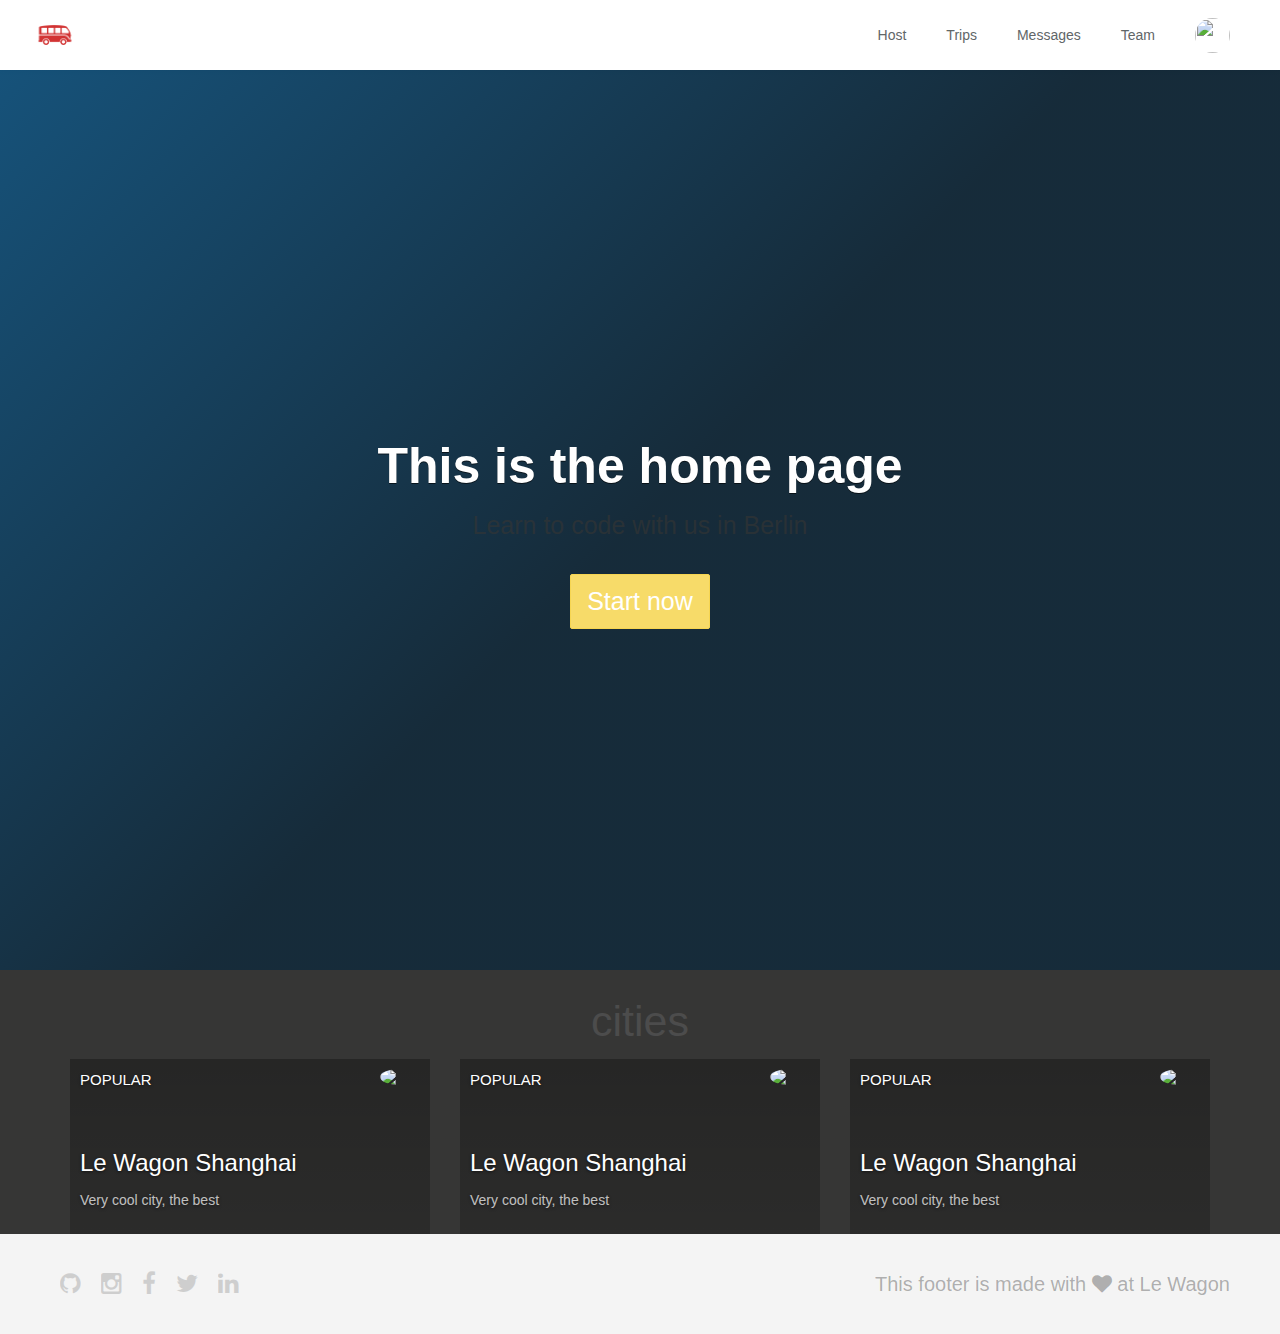
==== commit b9923ab0: "Automated commit at 2017-08-07 11:07:15 UTC by middleman-deploy 2.0.0-alpha" ====
--- a/index.html
+++ b/index.html
@@ -7,7 +7,7 @@
           content="width=device-width, initial-scale=1, shrink-to-fit=no">
     <!-- Use the title from a page's frontmatter if it has one -->
     <title>Le Wagon - Middleman</title>
-    <link href="stylesheets/application-acb8696b.css" rel="stylesheet" />
+    <link href="stylesheets/application-99c863bc.css" rel="stylesheet" />
     <script src="javascripts/application-93de88c9.js"></script>
     <link href="images/favicon-f15af148.png" rel="icon" type="image/png" />
   </head>
@@ -66,6 +66,7 @@
 
 
 <div class="container">
+  <h2 class="text-center">cities</h2>
   <div class="row">
     <div class="col-xs-12 col-sm-4">
       <div class="card" style="background-image: linear-gradient(rgba(0,0,0,0.3), rgba(0,0,0,0.2)), url('https://kitt.lewagon.com/placeholder/cities/shanghai');">
--- a/stylesheets/application-99c863bc.css
+++ b/stylesheets/application-99c863bc.css
@@ -0,0 +1,8 @@
+@import url("https://fonts.googleapis.com/css?family=Open+Sans:400,300,700|Raleway:400,100,300,700,500");/*!
+ * Bootstrap v3.3.7 (http://getbootstrap.com)
+ * Copyright 2011-2016 Twitter, Inc.
+ * Licensed under MIT (https://github.com/twbs/bootstrap/blob/master/LICENSE)
+ *//*! normalize.css v3.0.3 | MIT License | github.com/necolas/normalize.css */html{font-family:sans-serif;-ms-text-size-adjust:100%;-webkit-text-size-adjust:100%}body{margin:0}article,aside,details,figcaption,figure,footer,header,hgroup,main,menu,nav,section,summary{display:block}audio,canvas,progress,video{display:inline-block;vertical-align:baseline}audio:not([controls]){display:none;height:0}[hidden],template{display:none}a{background-color:transparent}a:active,a:hover{outline:0}abbr[title]{border-bottom:1px dotted}b,strong{font-weight:bold}dfn{font-style:italic}h1{font-size:2em;margin:0.67em 0}mark{background:#ff0;color:#000}small{font-size:80%}sub,sup{font-size:75%;line-height:0;position:relative;vertical-align:baseline}sup{top:-0.5em}sub{bottom:-0.25em}img{border:0}svg:not(:root){overflow:hidden}figure{margin:1em 40px}hr{-webkit-box-sizing:content-box;box-sizing:content-box;height:0}pre{overflow:auto}code,kbd,pre,samp{font-family:monospace, monospace;font-size:1em}button,input,optgroup,select,textarea{color:inherit;font:inherit;margin:0}button{overflow:visible}button,select{text-transform:none}button,html input[type="button"],input[type="reset"],input[type="submit"]{-webkit-appearance:button;cursor:pointer}button[disabled],html input[disabled]{cursor:default}button::-moz-focus-inner,input::-moz-focus-inner{border:0;padding:0}input{line-height:normal}input[type="checkbox"],input[type="radio"]{-webkit-box-sizing:border-box;box-sizing:border-box;padding:0}input[type="number"]::-webkit-inner-spin-button,input[type="number"]::-webkit-outer-spin-button{height:auto}input[type="search"]{-webkit-appearance:textfield;-webkit-box-sizing:content-box;box-sizing:content-box}input[type="search"]::-webkit-search-cancel-button,input[type="search"]::-webkit-search-decoration{-webkit-appearance:none}fieldset{border:1px solid #c0c0c0;margin:0 2px;padding:0.35em 0.625em 0.75em}legend{border:0;padding:0}textarea{overflow:auto}optgroup{font-weight:bold}table{border-collapse:collapse;border-spacing:0}td,th{padding:0}/*! Source: https://github.com/h5bp/html5-boilerplate/blob/master/src/css/main.css */@media print{*,*:before,*:after{background:transparent !important;color:#000 !important;-webkit-box-shadow:none !important;box-shadow:none !important;text-shadow:none !important}a,a:visited{text-decoration:underline}a[href]:after{content:" (" attr(href) ")"}abbr[title]:after{content:" (" attr(title) ")"}a[href^="#"]:after,a[href^="javascript:"]:after{content:""}pre,blockquote{border:1px solid #999;page-break-inside:avoid}thead{display:table-header-group}tr,img{page-break-inside:avoid}img{max-width:100% !important}p,h2,h3{orphans:3;widows:3}h2,h3{page-break-after:avoid}.navbar{display:none}.btn>.caret,.dropup>.btn>.caret{border-top-color:#000 !important}.label{border:1px solid #000}.table{border-collapse:collapse !important}.table td,.table th{background-color:#fff !important}.table-bordered th,.table-bordered td{border:1px solid #ddd !important}}@font-face{font-family:'Glyphicons Halflings';src:url("../assets/bootstrap/glyphicons-halflings-regular-86b6f62b.eot");src:url("../assets/bootstrap/glyphicons-halflings-regular-86b6f62b.eot?#iefix") format("embedded-opentype"),url("../assets/bootstrap/glyphicons-halflings-regular-ca35b697.woff2") format("woff2"),url("../assets/bootstrap/glyphicons-halflings-regular-278e49a8.woff") format("woff"),url("../assets/bootstrap/glyphicons-halflings-regular-44bc1850.ttf") format("truetype"),url("../assets/bootstrap/glyphicons-halflings-regular-de51a849.svg#glyphicons_halflingsregular") format("svg")}.glyphicon{position:relative;top:1px;display:inline-block;font-family:'Glyphicons Halflings';font-style:normal;font-weight:normal;line-height:1;-webkit-font-smoothing:antialiased;-moz-osx-font-smoothing:grayscale}.glyphicon-asterisk:before{content:"\002a"}.glyphicon-plus:before{content:"\002b"}.glyphicon-euro:before,.glyphicon-eur:before{content:"\20ac"}.glyphicon-minus:before{content:"\2212"}.glyphicon-cloud:before{content:"\2601"}.glyphicon-envelope:before{content:"\2709"}.glyphicon-pencil:before{content:"\270f"}.glyphicon-glass:before{content:"\e001"}.glyphicon-music:before{content:"\e002"}.glyphicon-search:before{content:"\e003"}.glyphicon-heart:before{content:"\e005"}.glyphicon-star:before{content:"\e006"}.glyphicon-star-empty:before{content:"\e007"}.glyphicon-user:before{content:"\e008"}.glyphicon-film:before{content:"\e009"}.glyphicon-th-large:before{content:"\e010"}.glyphicon-th:before{content:"\e011"}.glyphicon-th-list:before{content:"\e012"}.glyphicon-ok:before{content:"\e013"}.glyphicon-remove:before{content:"\e014"}.glyphicon-zoom-in:before{content:"\e015"}.glyphicon-zoom-out:before{content:"\e016"}.glyphicon-off:before{content:"\e017"}.glyphicon-signal:before{content:"\e018"}.glyphicon-cog:before{content:"\e019"}.glyphicon-trash:before{content:"\e020"}.glyphicon-home:before{content:"\e021"}.glyphicon-file:before{content:"\e022"}.glyphicon-time:before{content:"\e023"}.glyphicon-road:before{content:"\e024"}.glyphicon-download-alt:before{content:"\e025"}.glyphicon-download:before{content:"\e026"}.glyphicon-upload:before{content:"\e027"}.glyphicon-inbox:before{content:"\e028"}.glyphicon-play-circle:before{content:"\e029"}.glyphicon-repeat:before{content:"\e030"}.glyphicon-refresh:before{content:"\e031"}.glyphicon-list-alt:before{content:"\e032"}.glyphicon-lock:before{content:"\e033"}.glyphicon-flag:before{content:"\e034"}.glyphicon-headphones:before{content:"\e035"}.glyphicon-volume-off:before{content:"\e036"}.glyphicon-volume-down:before{content:"\e037"}.glyphicon-volume-up:before{content:"\e038"}.glyphicon-qrcode:before{content:"\e039"}.glyphicon-barcode:before{content:"\e040"}.glyphicon-tag:before{content:"\e041"}.glyphicon-tags:before{content:"\e042"}.glyphicon-book:before{content:"\e043"}.glyphicon-bookmark:before{content:"\e044"}.glyphicon-print:before{content:"\e045"}.glyphicon-camera:before{content:"\e046"}.glyphicon-font:before{content:"\e047"}.glyphicon-bold:before{content:"\e048"}.glyphicon-italic:before{content:"\e049"}.glyphicon-text-height:before{content:"\e050"}.glyphicon-text-width:before{content:"\e051"}.glyphicon-align-left:before{content:"\e052"}.glyphicon-align-center:before{content:"\e053"}.glyphicon-align-right:before{content:"\e054"}.glyphicon-align-justify:before{content:"\e055"}.glyphicon-list:before{content:"\e056"}.glyphicon-indent-left:before{content:"\e057"}.glyphicon-indent-right:before{content:"\e058"}.glyphicon-facetime-video:before{content:"\e059"}.glyphicon-picture:before{content:"\e060"}.glyphicon-map-marker:before{content:"\e062"}.glyphicon-adjust:before{content:"\e063"}.glyphicon-tint:before{content:"\e064"}.glyphicon-edit:before{content:"\e065"}.glyphicon-share:before{content:"\e066"}.glyphicon-check:before{content:"\e067"}.glyphicon-move:before{content:"\e068"}.glyphicon-step-backward:before{content:"\e069"}.glyphicon-fast-backward:before{content:"\e070"}.glyphicon-backward:before{content:"\e071"}.glyphicon-play:before{content:"\e072"}.glyphicon-pause:before{content:"\e073"}.glyphicon-stop:before{content:"\e074"}.glyphicon-forward:before{content:"\e075"}.glyphicon-fast-forward:before{content:"\e076"}.glyphicon-step-forward:before{content:"\e077"}.glyphicon-eject:before{content:"\e078"}.glyphicon-chevron-left:before{content:"\e079"}.glyphicon-chevron-right:before{content:"\e080"}.glyphicon-plus-sign:before{content:"\e081"}.glyphicon-minus-sign:before{content:"\e082"}.glyphicon-remove-sign:before{content:"\e083"}.glyphicon-ok-sign:before{content:"\e084"}.glyphicon-question-sign:before{content:"\e085"}.glyphicon-info-sign:before{content:"\e086"}.glyphicon-screenshot:before{content:"\e087"}.glyphicon-remove-circle:before{content:"\e088"}.glyphicon-ok-circle:before{content:"\e089"}.glyphicon-ban-circle:before{content:"\e090"}.glyphicon-arrow-left:before{content:"\e091"}.glyphicon-arrow-right:before{content:"\e092"}.glyphicon-arrow-up:before{content:"\e093"}.glyphicon-arrow-down:before{content:"\e094"}.glyphicon-share-alt:before{content:"\e095"}.glyphicon-resize-full:before{content:"\e096"}.glyphicon-resize-small:before{content:"\e097"}.glyphicon-exclamation-sign:before{content:"\e101"}.glyphicon-gift:before{content:"\e102"}.glyphicon-leaf:before{content:"\e103"}.glyphicon-fire:before{content:"\e104"}.glyphicon-eye-open:before{content:"\e105"}.glyphicon-eye-close:before{content:"\e106"}.glyphicon-warning-sign:before{content:"\e107"}.glyphicon-plane:before{content:"\e108"}.glyphicon-calendar:before{content:"\e109"}.glyphicon-random:before{content:"\e110"}.glyphicon-comment:before{content:"\e111"}.glyphicon-magnet:before{content:"\e112"}.glyphicon-chevron-up:before{content:"\e113"}.glyphicon-chevron-down:before{content:"\e114"}.glyphicon-retweet:before{content:"\e115"}.glyphicon-shopping-cart:before{content:"\e116"}.glyphicon-folder-close:before{content:"\e117"}.glyphicon-folder-open:before{content:"\e118"}.glyphicon-resize-vertical:before{content:"\e119"}.glyphicon-resize-horizontal:before{content:"\e120"}.glyphicon-hdd:before{content:"\e121"}.glyphicon-bullhorn:before{content:"\e122"}.glyphicon-bell:before{content:"\e123"}.glyphicon-certificate:before{content:"\e124"}.glyphicon-thumbs-up:before{content:"\e125"}.glyphicon-thumbs-down:before{content:"\e126"}.glyphicon-hand-right:before{content:"\e127"}.glyphicon-hand-left:before{content:"\e128"}.glyphicon-hand-up:before{content:"\e129"}.glyphicon-hand-down:before{content:"\e130"}.glyphicon-circle-arrow-right:before{content:"\e131"}.glyphicon-circle-arrow-left:before{content:"\e132"}.glyphicon-circle-arrow-up:before{content:"\e133"}.glyphicon-circle-arrow-down:before{content:"\e134"}.glyphicon-globe:before{content:"\e135"}.glyphicon-wrench:before{content:"\e136"}.glyphicon-tasks:before{content:"\e137"}.glyphicon-filter:before{content:"\e138"}.glyphicon-briefcase:before{content:"\e139"}.glyphicon-fullscreen:before{content:"\e140"}.glyphicon-dashboard:before{content:"\e141"}.glyphicon-paperclip:before{content:"\e142"}.glyphicon-heart-empty:before{content:"\e143"}.glyphicon-link:before{content:"\e144"}.glyphicon-phone:before{content:"\e145"}.glyphicon-pushpin:before{content:"\e146"}.glyphicon-usd:before{content:"\e148"}.glyphicon-gbp:before{content:"\e149"}.glyphicon-sort:before{content:"\e150"}.glyphicon-sort-by-alphabet:before{content:"\e151"}.glyphicon-sort-by-alphabet-alt:before{content:"\e152"}.glyphicon-sort-by-order:before{content:"\e153"}.glyphicon-sort-by-order-alt:before{content:"\e154"}.glyphicon-sort-by-attributes:before{content:"\e155"}.glyphicon-sort-by-attributes-alt:before{content:"\e156"}.glyphicon-unchecked:before{content:"\e157"}.glyphicon-expand:before{content:"\e158"}.glyphicon-collapse-down:before{content:"\e159"}.glyphicon-collapse-up:before{content:"\e160"}.glyphicon-log-in:before{content:"\e161"}.glyphicon-flash:before{content:"\e162"}.glyphicon-log-out:before{content:"\e163"}.glyphicon-new-window:before{content:"\e164"}.glyphicon-record:before{content:"\e165"}.glyphicon-save:before{content:"\e166"}.glyphicon-open:before{content:"\e167"}.glyphicon-saved:before{content:"\e168"}.glyphicon-import:before{content:"\e169"}.glyphicon-export:before{content:"\e170"}.glyphicon-send:before{content:"\e171"}.glyphicon-floppy-disk:before{content:"\e172"}.glyphicon-floppy-saved:before{content:"\e173"}.glyphicon-floppy-remove:before{content:"\e174"}.glyphicon-floppy-save:before{content:"\e175"}.glyphicon-floppy-open:before{content:"\e176"}.glyphicon-credit-card:before{content:"\e177"}.glyphicon-transfer:before{content:"\e178"}.glyphicon-cutlery:before{content:"\e179"}.glyphicon-header:before{content:"\e180"}.glyphicon-compressed:before{content:"\e181"}.glyphicon-earphone:before{content:"\e182"}.glyphicon-phone-alt:before{content:"\e183"}.glyphicon-tower:before{content:"\e184"}.glyphicon-stats:before{content:"\e185"}.glyphicon-sd-video:before{content:"\e186"}.glyphicon-hd-video:before{content:"\e187"}.glyphicon-subtitles:before{content:"\e188"}.glyphicon-sound-stereo:before{content:"\e189"}.glyphicon-sound-dolby:before{content:"\e190"}.glyphicon-sound-5-1:before{content:"\e191"}.glyphicon-sound-6-1:before{content:"\e192"}.glyphicon-sound-7-1:before{content:"\e193"}.glyphicon-copyright-mark:before{content:"\e194"}.glyphicon-registration-mark:before{content:"\e195"}.glyphicon-cloud-download:before{content:"\e197"}.glyphicon-cloud-upload:before{content:"\e198"}.glyphicon-tree-conifer:before{content:"\e199"}.glyphicon-tree-deciduous:before{content:"\e200"}.glyphicon-cd:before{content:"\e201"}.glyphicon-save-file:before{content:"\e202"}.glyphicon-open-file:before{content:"\e203"}.glyphicon-level-up:before{content:"\e204"}.glyphicon-copy:before{content:"\e205"}.glyphicon-paste:before{content:"\e206"}.glyphicon-alert:before{content:"\e209"}.glyphicon-equalizer:before{content:"\e210"}.glyphicon-king:before{content:"\e211"}.glyphicon-queen:before{content:"\e212"}.glyphicon-pawn:before{content:"\e213"}.glyphicon-bishop:before{content:"\e214"}.glyphicon-knight:before{content:"\e215"}.glyphicon-baby-formula:before{content:"\e216"}.glyphicon-tent:before{content:"\26fa"}.glyphicon-blackboard:before{content:"\e218"}.glyphicon-bed:before{content:"\e219"}.glyphicon-apple:before{content:"\f8ff"}.glyphicon-erase:before{content:"\e221"}.glyphicon-hourglass:before{content:"\231b"}.glyphicon-lamp:before{content:"\e223"}.glyphicon-duplicate:before{content:"\e224"}.glyphicon-piggy-bank:before{content:"\e225"}.glyphicon-scissors:before{content:"\e226"}.glyphicon-bitcoin:before{content:"\e227"}.glyphicon-btc:before{content:"\e227"}.glyphicon-xbt:before{content:"\e227"}.glyphicon-yen:before{content:"\00a5"}.glyphicon-jpy:before{content:"\00a5"}.glyphicon-ruble:before{content:"\20bd"}.glyphicon-rub:before{content:"\20bd"}.glyphicon-scale:before{content:"\e230"}.glyphicon-ice-lolly:before{content:"\e231"}.glyphicon-ice-lolly-tasted:before{content:"\e232"}.glyphicon-education:before{content:"\e233"}.glyphicon-option-horizontal:before{content:"\e234"}.glyphicon-option-vertical:before{content:"\e235"}.glyphicon-menu-hamburger:before{content:"\e236"}.glyphicon-modal-window:before{content:"\e237"}.glyphicon-oil:before{content:"\e238"}.glyphicon-grain:before{content:"\e239"}.glyphicon-sunglasses:before{content:"\e240"}.glyphicon-text-size:before{content:"\e241"}.glyphicon-text-color:before{content:"\e242"}.glyphicon-text-background:before{content:"\e243"}.glyphicon-object-align-top:before{content:"\e244"}.glyphicon-object-align-bottom:before{content:"\e245"}.glyphicon-object-align-horizontal:before{content:"\e246"}.glyphicon-object-align-left:before{content:"\e247"}.glyphicon-object-align-vertical:before{content:"\e248"}.glyphicon-object-align-right:before{content:"\e249"}.glyphicon-triangle-right:before{content:"\e250"}.glyphicon-triangle-left:before{content:"\e251"}.glyphicon-triangle-bottom:before{content:"\e252"}.glyphicon-triangle-top:before{content:"\e253"}.glyphicon-console:before{content:"\e254"}.glyphicon-superscript:before{content:"\e255"}.glyphicon-subscript:before{content:"\e256"}.glyphicon-menu-left:before{content:"\e257"}.glyphicon-menu-right:before{content:"\e258"}.glyphicon-menu-down:before{content:"\e259"}.glyphicon-menu-up:before{content:"\e260"}*{-webkit-box-sizing:border-box;box-sizing:border-box}*:before,*:after{-webkit-box-sizing:border-box;box-sizing:border-box}html{font-size:10px;-webkit-tap-highlight-color:transparent}body{font-family:"Arial Black", "Helvetica", "sans-serif";font-size:20px;line-height:1.42857143;color:#4c4c4c;background-color:#363635}input,button,select,textarea{font-family:inherit;font-size:inherit;line-height:inherit}a{color:#F7DB69;text-decoration:none}a:hover,a:focus{color:#f3ca20;text-decoration:underline}a:focus{outline:5px auto -webkit-focus-ring-color;outline-offset:-2px}figure{margin:0}img{vertical-align:middle}.img-responsive{display:block;max-width:100%;height:auto}.img-rounded{border-radius:2px}.img-thumbnail{padding:4px;line-height:1.42857143;background-color:#363635;border:1px solid #ddd;border-radius:2px;-webkit-transition:all 0.2s ease-in-out;transition:all 0.2s ease-in-out;display:inline-block;max-width:100%;height:auto}.img-circle{border-radius:50%}hr{margin-top:28px;margin-bottom:28px;border:0;border-top:1px solid white}.sr-only{position:absolute;width:1px;height:1px;margin:-1px;padding:0;overflow:hidden;clip:rect(0, 0, 0, 0);border:0}.sr-only-focusable:active,.sr-only-focusable:focus{position:static;width:auto;height:auto;margin:0;overflow:visible;clip:auto}[role="button"]{cursor:pointer}h1,h2,h3,h4,h5,h6,.h1,.h2,.h3,.h4,.h5,.h6{font-family:"Baskerville", "Helvetica", "sans-serif";font-weight:500;line-height:1.1;color:inherit}h1 small,h1 .small,h2 small,h2 .small,h3 small,h3 .small,h4 small,h4 .small,h5 small,h5 .small,h6 small,h6 .small,.h1 small,.h1 .small,.h2 small,.h2 .small,.h3 small,.h3 .small,.h4 small,.h4 .small,.h5 small,.h5 .small,.h6 small,.h6 .small{font-weight:normal;line-height:1;color:#909090}h1,.h1,h2,.h2,h3,.h3{margin-top:28px;margin-bottom:14px}h1 small,h1 .small,.h1 small,.h1 .small,h2 small,h2 .small,.h2 small,.h2 .small,h3 small,h3 .small,.h3 small,.h3 .small{font-size:65%}h4,.h4,h5,.h5,h6,.h6{margin-top:14px;margin-bottom:14px}h4 small,h4 .small,.h4 small,.h4 .small,h5 small,h5 .small,.h5 small,.h5 .small,h6 small,h6 .small,.h6 small,.h6 .small{font-size:75%}h1,.h1{font-size:52px}h2,.h2{font-size:43px}h3,.h3{font-size:34px}h4,.h4{font-size:25px}h5,.h5{font-size:20px}h6,.h6{font-size:17px}p{margin:0 0 14px}.lead{margin-bottom:28px;font-size:23px;font-weight:300;line-height:1.4}@media (min-width: 768px){.lead{font-size:30px}}small,.small{font-size:85%}mark,.mark{background-color:#fcf8e3;padding:.2em}.text-left{text-align:left}.text-right{text-align:right}.text-center{text-align:center}.text-justify{text-align:justify}.text-nowrap{white-space:nowrap}.text-lowercase{text-transform:lowercase}.text-uppercase,.initialism{text-transform:uppercase}.text-capitalize{text-transform:capitalize}.text-muted{color:#909090}.text-primary{color:#F7DB69}a.text-primary:hover,a.text-primary:focus{color:#f4cf39}.text-success{color:#3c763d}a.text-success:hover,a.text-success:focus{color:#2b542c}.text-info{color:#31708f}a.text-info:hover,a.text-info:focus{color:#245269}.text-warning{color:#8a6d3b}a.text-warning:hover,a.text-warning:focus{color:#66512c}.text-danger{color:#a94442}a.text-danger:hover,a.text-danger:focus{color:#843534}.bg-primary{color:#fff}.bg-primary{background-color:#F7DB69}a.bg-primary:hover,a.bg-primary:focus{background-color:#f4cf39}.bg-success{background-color:#dff0d8}a.bg-success:hover,a.bg-success:focus{background-color:#c1e2b3}.bg-info{background-color:#d9edf7}a.bg-info:hover,a.bg-info:focus{background-color:#afd9ee}.bg-warning{background-color:#fcf8e3}a.bg-warning:hover,a.bg-warning:focus{background-color:#f7ecb5}.bg-danger{background-color:#f2dede}a.bg-danger:hover,a.bg-danger:focus{background-color:#e4b9b9}.page-header{padding-bottom:13px;margin:56px 0 28px;border-bottom:1px solid white}ul,ol{margin-top:0;margin-bottom:14px}ul ul,ul ol,ol ul,ol ol{margin-bottom:0}.list-unstyled{padding-left:0;list-style:none}.list-inline{padding-left:0;list-style:none;margin-left:-5px}.list-inline>li{display:inline-block;padding-left:5px;padding-right:5px}dl{margin-top:0;margin-bottom:28px}dt,dd{line-height:1.42857143}dt{font-weight:bold}dd{margin-left:0}.dl-horizontal dd:before,.dl-horizontal dd:after{content:" ";display:table}.dl-horizontal dd:after{clear:both}@media (min-width: 768px){.dl-horizontal dt{float:left;width:160px;clear:left;text-align:right;overflow:hidden;text-overflow:ellipsis;white-space:nowrap}.dl-horizontal dd{margin-left:180px}}abbr[title],abbr[data-original-title]{cursor:help;border-bottom:1px dotted #909090}.initialism{font-size:90%}blockquote{padding:14px 28px;margin:0 0 28px;font-size:25px;border-left:5px solid white}blockquote p:last-child,blockquote ul:last-child,blockquote ol:last-child{margin-bottom:0}blockquote footer,blockquote small,blockquote .small{display:block;font-size:80%;line-height:1.42857143;color:#909090}blockquote footer:before,blockquote small:before,blockquote .small:before{content:'\2014 \00A0'}.blockquote-reverse,blockquote.pull-right{padding-right:15px;padding-left:0;border-right:5px solid white;border-left:0;text-align:right}.blockquote-reverse footer:before,.blockquote-reverse small:before,.blockquote-reverse .small:before,blockquote.pull-right footer:before,blockquote.pull-right small:before,blockquote.pull-right .small:before{content:''}.blockquote-reverse footer:after,.blockquote-reverse small:after,.blockquote-reverse .small:after,blockquote.pull-right footer:after,blockquote.pull-right small:after,blockquote.pull-right .small:after{content:'\00A0 \2014'}address{margin-bottom:28px;font-style:normal;line-height:1.42857143}code,kbd,pre,samp{font-family:Menlo, Monaco, Consolas, "Courier New", monospace}code{padding:2px 4px;font-size:90%;color:#c7254e;background-color:#f9f2f4;border-radius:2px}kbd{padding:2px 4px;font-size:90%;color:#fff;background-color:#333;border-radius:2px;-webkit-box-shadow:inset 0 -1px 0 rgba(0,0,0,0.25);box-shadow:inset 0 -1px 0 rgba(0,0,0,0.25)}kbd kbd{padding:0;font-size:100%;font-weight:bold;-webkit-box-shadow:none;box-shadow:none}pre{display:block;padding:13.5px;margin:0 0 14px;font-size:19px;line-height:1.42857143;word-break:break-all;word-wrap:break-word;color:#4c4c4c;background-color:#f5f5f5;border:1px solid #ccc;border-radius:2px}pre code{padding:0;font-size:inherit;color:inherit;white-space:pre-wrap;background-color:transparent;border-radius:0}.pre-scrollable{max-height:340px;overflow-y:scroll}.container{margin-right:auto;margin-left:auto;padding-left:15px;padding-right:15px}.container:before,.container:after{content:" ";display:table}.container:after{clear:both}@media (min-width: 768px){.container{width:750px}}@media (min-width: 992px){.container{width:970px}}@media (min-width: 1200px){.container{width:1170px}}.container-fluid{margin-right:auto;margin-left:auto;padding-left:15px;padding-right:15px}.container-fluid:before,.container-fluid:after{content:" ";display:table}.container-fluid:after{clear:both}.row{margin-left:-15px;margin-right:-15px}.row:before,.row:after{content:" ";display:table}.row:after{clear:both}.col-xs-1,.col-sm-1,.col-md-1,.col-lg-1,.col-xs-2,.col-sm-2,.col-md-2,.col-lg-2,.col-xs-3,.col-sm-3,.col-md-3,.col-lg-3,.col-xs-4,.col-sm-4,.col-md-4,.col-lg-4,.col-xs-5,.col-sm-5,.col-md-5,.col-lg-5,.col-xs-6,.col-sm-6,.col-md-6,.col-lg-6,.col-xs-7,.col-sm-7,.col-md-7,.col-lg-7,.col-xs-8,.col-sm-8,.col-md-8,.col-lg-8,.col-xs-9,.col-sm-9,.col-md-9,.col-lg-9,.col-xs-10,.col-sm-10,.col-md-10,.col-lg-10,.col-xs-11,.col-sm-11,.col-md-11,.col-lg-11,.col-xs-12,.col-sm-12,.col-md-12,.col-lg-12{position:relative;min-height:1px;padding-left:15px;padding-right:15px}.col-xs-1,.col-xs-2,.col-xs-3,.col-xs-4,.col-xs-5,.col-xs-6,.col-xs-7,.col-xs-8,.col-xs-9,.col-xs-10,.col-xs-11,.col-xs-12{float:left}.col-xs-1{width:8.33333333%}.col-xs-2{width:16.66666667%}.col-xs-3{width:25%}.col-xs-4{width:33.33333333%}.col-xs-5{width:41.66666667%}.col-xs-6{width:50%}.col-xs-7{width:58.33333333%}.col-xs-8{width:66.66666667%}.col-xs-9{width:75%}.col-xs-10{width:83.33333333%}.col-xs-11{width:91.66666667%}.col-xs-12{width:100%}.col-xs-pull-0{right:auto}.col-xs-pull-1{right:8.33333333%}.col-xs-pull-2{right:16.66666667%}.col-xs-pull-3{right:25%}.col-xs-pull-4{right:33.33333333%}.col-xs-pull-5{right:41.66666667%}.col-xs-pull-6{right:50%}.col-xs-pull-7{right:58.33333333%}.col-xs-pull-8{right:66.66666667%}.col-xs-pull-9{right:75%}.col-xs-pull-10{right:83.33333333%}.col-xs-pull-11{right:91.66666667%}.col-xs-pull-12{right:100%}.col-xs-push-0{left:auto}.col-xs-push-1{left:8.33333333%}.col-xs-push-2{left:16.66666667%}.col-xs-push-3{left:25%}.col-xs-push-4{left:33.33333333%}.col-xs-push-5{left:41.66666667%}.col-xs-push-6{left:50%}.col-xs-push-7{left:58.33333333%}.col-xs-push-8{left:66.66666667%}.col-xs-push-9{left:75%}.col-xs-push-10{left:83.33333333%}.col-xs-push-11{left:91.66666667%}.col-xs-push-12{left:100%}.col-xs-offset-0{margin-left:0%}.col-xs-offset-1{margin-left:8.33333333%}.col-xs-offset-2{margin-left:16.66666667%}.col-xs-offset-3{margin-left:25%}.col-xs-offset-4{margin-left:33.33333333%}.col-xs-offset-5{margin-left:41.66666667%}.col-xs-offset-6{margin-left:50%}.col-xs-offset-7{margin-left:58.33333333%}.col-xs-offset-8{margin-left:66.66666667%}.col-xs-offset-9{margin-left:75%}.col-xs-offset-10{margin-left:83.33333333%}.col-xs-offset-11{margin-left:91.66666667%}.col-xs-offset-12{margin-left:100%}@media (min-width: 768px){.col-sm-1,.col-sm-2,.col-sm-3,.col-sm-4,.col-sm-5,.col-sm-6,.col-sm-7,.col-sm-8,.col-sm-9,.col-sm-10,.col-sm-11,.col-sm-12{float:left}.col-sm-1{width:8.33333333%}.col-sm-2{width:16.66666667%}.col-sm-3{width:25%}.col-sm-4{width:33.33333333%}.col-sm-5{width:41.66666667%}.col-sm-6{width:50%}.col-sm-7{width:58.33333333%}.col-sm-8{width:66.66666667%}.col-sm-9{width:75%}.col-sm-10{width:83.33333333%}.col-sm-11{width:91.66666667%}.col-sm-12{width:100%}.col-sm-pull-0{right:auto}.col-sm-pull-1{right:8.33333333%}.col-sm-pull-2{right:16.66666667%}.col-sm-pull-3{right:25%}.col-sm-pull-4{right:33.33333333%}.col-sm-pull-5{right:41.66666667%}.col-sm-pull-6{right:50%}.col-sm-pull-7{right:58.33333333%}.col-sm-pull-8{right:66.66666667%}.col-sm-pull-9{right:75%}.col-sm-pull-10{right:83.33333333%}.col-sm-pull-11{right:91.66666667%}.col-sm-pull-12{right:100%}.col-sm-push-0{left:auto}.col-sm-push-1{left:8.33333333%}.col-sm-push-2{left:16.66666667%}.col-sm-push-3{left:25%}.col-sm-push-4{left:33.33333333%}.col-sm-push-5{left:41.66666667%}.col-sm-push-6{left:50%}.col-sm-push-7{left:58.33333333%}.col-sm-push-8{left:66.66666667%}.col-sm-push-9{left:75%}.col-sm-push-10{left:83.33333333%}.col-sm-push-11{left:91.66666667%}.col-sm-push-12{left:100%}.col-sm-offset-0{margin-left:0%}.col-sm-offset-1{margin-left:8.33333333%}.col-sm-offset-2{margin-left:16.66666667%}.col-sm-offset-3{margin-left:25%}.col-sm-offset-4{margin-left:33.33333333%}.col-sm-offset-5{margin-left:41.66666667%}.col-sm-offset-6{margin-left:50%}.col-sm-offset-7{margin-left:58.33333333%}.col-sm-offset-8{margin-left:66.66666667%}.col-sm-offset-9{margin-left:75%}.col-sm-offset-10{margin-left:83.33333333%}.col-sm-offset-11{margin-left:91.66666667%}.col-sm-offset-12{margin-left:100%}}@media (min-width: 992px){.col-md-1,.col-md-2,.col-md-3,.col-md-4,.col-md-5,.col-md-6,.col-md-7,.col-md-8,.col-md-9,.col-md-10,.col-md-11,.col-md-12{float:left}.col-md-1{width:8.33333333%}.col-md-2{width:16.66666667%}.col-md-3{width:25%}.col-md-4{width:33.33333333%}.col-md-5{width:41.66666667%}.col-md-6{width:50%}.col-md-7{width:58.33333333%}.col-md-8{width:66.66666667%}.col-md-9{width:75%}.col-md-10{width:83.33333333%}.col-md-11{width:91.66666667%}.col-md-12{width:100%}.col-md-pull-0{right:auto}.col-md-pull-1{right:8.33333333%}.col-md-pull-2{right:16.66666667%}.col-md-pull-3{right:25%}.col-md-pull-4{right:33.33333333%}.col-md-pull-5{right:41.66666667%}.col-md-pull-6{right:50%}.col-md-pull-7{right:58.33333333%}.col-md-pull-8{right:66.66666667%}.col-md-pull-9{right:75%}.col-md-pull-10{right:83.33333333%}.col-md-pull-11{right:91.66666667%}.col-md-pull-12{right:100%}.col-md-push-0{left:auto}.col-md-push-1{left:8.33333333%}.col-md-push-2{left:16.66666667%}.col-md-push-3{left:25%}.col-md-push-4{left:33.33333333%}.col-md-push-5{left:41.66666667%}.col-md-push-6{left:50%}.col-md-push-7{left:58.33333333%}.col-md-push-8{left:66.66666667%}.col-md-push-9{left:75%}.col-md-push-10{left:83.33333333%}.col-md-push-11{left:91.66666667%}.col-md-push-12{left:100%}.col-md-offset-0{margin-left:0%}.col-md-offset-1{margin-left:8.33333333%}.col-md-offset-2{margin-left:16.66666667%}.col-md-offset-3{margin-left:25%}.col-md-offset-4{margin-left:33.33333333%}.col-md-offset-5{margin-left:41.66666667%}.col-md-offset-6{margin-left:50%}.col-md-offset-7{margin-left:58.33333333%}.col-md-offset-8{margin-left:66.66666667%}.col-md-offset-9{margin-left:75%}.col-md-offset-10{margin-left:83.33333333%}.col-md-offset-11{margin-left:91.66666667%}.col-md-offset-12{margin-left:100%}}@media (min-width: 1200px){.col-lg-1,.col-lg-2,.col-lg-3,.col-lg-4,.col-lg-5,.col-lg-6,.col-lg-7,.col-lg-8,.col-lg-9,.col-lg-10,.col-lg-11,.col-lg-12{float:left}.col-lg-1{width:8.33333333%}.col-lg-2{width:16.66666667%}.col-lg-3{width:25%}.col-lg-4{width:33.33333333%}.col-lg-5{width:41.66666667%}.col-lg-6{width:50%}.col-lg-7{width:58.33333333%}.col-lg-8{width:66.66666667%}.col-lg-9{width:75%}.col-lg-10{width:83.33333333%}.col-lg-11{width:91.66666667%}.col-lg-12{width:100%}.col-lg-pull-0{right:auto}.col-lg-pull-1{right:8.33333333%}.col-lg-pull-2{right:16.66666667%}.col-lg-pull-3{right:25%}.col-lg-pull-4{right:33.33333333%}.col-lg-pull-5{right:41.66666667%}.col-lg-pull-6{right:50%}.col-lg-pull-7{right:58.33333333%}.col-lg-pull-8{right:66.66666667%}.col-lg-pull-9{right:75%}.col-lg-pull-10{right:83.33333333%}.col-lg-pull-11{right:91.66666667%}.col-lg-pull-12{right:100%}.col-lg-push-0{left:auto}.col-lg-push-1{left:8.33333333%}.col-lg-push-2{left:16.66666667%}.col-lg-push-3{left:25%}.col-lg-push-4{left:33.33333333%}.col-lg-push-5{left:41.66666667%}.col-lg-push-6{left:50%}.col-lg-push-7{left:58.33333333%}.col-lg-push-8{left:66.66666667%}.col-lg-push-9{left:75%}.col-lg-push-10{left:83.33333333%}.col-lg-push-11{left:91.66666667%}.col-lg-push-12{left:100%}.col-lg-offset-0{margin-left:0%}.col-lg-offset-1{margin-left:8.33333333%}.col-lg-offset-2{margin-left:16.66666667%}.col-lg-offset-3{margin-left:25%}.col-lg-offset-4{margin-left:33.33333333%}.col-lg-offset-5{margin-left:41.66666667%}.col-lg-offset-6{margin-left:50%}.col-lg-offset-7{margin-left:58.33333333%}.col-lg-offset-8{margin-left:66.66666667%}.col-lg-offset-9{margin-left:75%}.col-lg-offset-10{margin-left:83.33333333%}.col-lg-offset-11{margin-left:91.66666667%}.col-lg-offset-12{margin-left:100%}}table{background-color:transparent}caption{padding-top:8px;padding-bottom:8px;color:#909090;text-align:left}th{text-align:left}.table{width:100%;max-width:100%;margin-bottom:28px}.table>thead>tr>th,.table>thead>tr>td,.table>tbody>tr>th,.table>tbody>tr>td,.table>tfoot>tr>th,.table>tfoot>tr>td{padding:8px;line-height:1.42857143;vertical-align:top;border-top:1px solid #ddd}.table>thead>tr>th{vertical-align:bottom;border-bottom:2px solid #ddd}.table>caption+thead>tr:first-child>th,.table>caption+thead>tr:first-child>td,.table>colgroup+thead>tr:first-child>th,.table>colgroup+thead>tr:first-child>td,.table>thead:first-child>tr:first-child>th,.table>thead:first-child>tr:first-child>td{border-top:0}.table>tbody+tbody{border-top:2px solid #ddd}.table .table{background-color:#363635}.table-condensed>thead>tr>th,.table-condensed>thead>tr>td,.table-condensed>tbody>tr>th,.table-condensed>tbody>tr>td,.table-condensed>tfoot>tr>th,.table-condensed>tfoot>tr>td{padding:5px}.table-bordered{border:1px solid #ddd}.table-bordered>thead>tr>th,.table-bordered>thead>tr>td,.table-bordered>tbody>tr>th,.table-bordered>tbody>tr>td,.table-bordered>tfoot>tr>th,.table-bordered>tfoot>tr>td{border:1px solid #ddd}.table-bordered>thead>tr>th,.table-bordered>thead>tr>td{border-bottom-width:2px}.table-striped>tbody>tr:nth-of-type(odd){background-color:#f9f9f9}.table-hover>tbody>tr:hover{background-color:#f5f5f5}table col[class*="col-"]{position:static;float:none;display:table-column}table td[class*="col-"],table th[class*="col-"]{position:static;float:none;display:table-cell}.table>thead>tr>td.active,.table>thead>tr>th.active,.table>thead>tr.active>td,.table>thead>tr.active>th,.table>tbody>tr>td.active,.table>tbody>tr>th.active,.table>tbody>tr.active>td,.table>tbody>tr.active>th,.table>tfoot>tr>td.active,.table>tfoot>tr>th.active,.table>tfoot>tr.active>td,.table>tfoot>tr.active>th{background-color:#f5f5f5}.table-hover>tbody>tr>td.active:hover,.table-hover>tbody>tr>th.active:hover,.table-hover>tbody>tr.active:hover>td,.table-hover>tbody>tr:hover>.active,.table-hover>tbody>tr.active:hover>th{background-color:#e8e8e8}.table>thead>tr>td.success,.table>thead>tr>th.success,.table>thead>tr.success>td,.table>thead>tr.success>th,.table>tbody>tr>td.success,.table>tbody>tr>th.success,.table>tbody>tr.success>td,.table>tbody>tr.success>th,.table>tfoot>tr>td.success,.table>tfoot>tr>th.success,.table>tfoot>tr.success>td,.table>tfoot>tr.success>th{background-color:#dff0d8}.table-hover>tbody>tr>td.success:hover,.table-hover>tbody>tr>th.success:hover,.table-hover>tbody>tr.success:hover>td,.table-hover>tbody>tr:hover>.success,.table-hover>tbody>tr.success:hover>th{background-color:#d0e9c6}.table>thead>tr>td.info,.table>thead>tr>th.info,.table>thead>tr.info>td,.table>thead>tr.info>th,.table>tbody>tr>td.info,.table>tbody>tr>th.info,.table>tbody>tr.info>td,.table>tbody>tr.info>th,.table>tfoot>tr>td.info,.table>tfoot>tr>th.info,.table>tfoot>tr.info>td,.table>tfoot>tr.info>th{background-color:#d9edf7}.table-hover>tbody>tr>td.info:hover,.table-hover>tbody>tr>th.info:hover,.table-hover>tbody>tr.info:hover>td,.table-hover>tbody>tr:hover>.info,.table-hover>tbody>tr.info:hover>th{background-color:#c4e3f3}.table>thead>tr>td.warning,.table>thead>tr>th.warning,.table>thead>tr.warning>td,.table>thead>tr.warning>th,.table>tbody>tr>td.warning,.table>tbody>tr>th.warning,.table>tbody>tr.warning>td,.table>tbody>tr.warning>th,.table>tfoot>tr>td.warning,.table>tfoot>tr>th.warning,.table>tfoot>tr.warning>td,.table>tfoot>tr.warning>th{background-color:#fcf8e3}.table-hover>tbody>tr>td.warning:hover,.table-hover>tbody>tr>th.warning:hover,.table-hover>tbody>tr.warning:hover>td,.table-hover>tbody>tr:hover>.warning,.table-hover>tbody>tr.warning:hover>th{background-color:#faf2cc}.table>thead>tr>td.danger,.table>thead>tr>th.danger,.table>thead>tr.danger>td,.table>thead>tr.danger>th,.table>tbody>tr>td.danger,.table>tbody>tr>th.danger,.table>tbody>tr.danger>td,.table>tbody>tr.danger>th,.table>tfoot>tr>td.danger,.table>tfoot>tr>th.danger,.table>tfoot>tr.danger>td,.table>tfoot>tr.danger>th{background-color:#f2dede}.table-hover>tbody>tr>td.danger:hover,.table-hover>tbody>tr>th.danger:hover,.table-hover>tbody>tr.danger:hover>td,.table-hover>tbody>tr:hover>.danger,.table-hover>tbody>tr.danger:hover>th{background-color:#ebcccc}.table-responsive{overflow-x:auto;min-height:0.01%}@media screen and (max-width: 767px){.table-responsive{width:100%;margin-bottom:21px;overflow-y:hidden;-ms-overflow-style:-ms-autohiding-scrollbar;border:1px solid #ddd}.table-responsive>.table{margin-bottom:0}.table-responsive>.table>thead>tr>th,.table-responsive>.table>thead>tr>td,.table-responsive>.table>tbody>tr>th,.table-responsive>.table>tbody>tr>td,.table-responsive>.table>tfoot>tr>th,.table-responsive>.table>tfoot>tr>td{white-space:nowrap}.table-responsive>.table-bordered{border:0}.table-responsive>.table-bordered>thead>tr>th:first-child,.table-responsive>.table-bordered>thead>tr>td:first-child,.table-responsive>.table-bordered>tbody>tr>th:first-child,.table-responsive>.table-bordered>tbody>tr>td:first-child,.table-responsive>.table-bordered>tfoot>tr>th:first-child,.table-responsive>.table-bordered>tfoot>tr>td:first-child{border-left:0}.table-responsive>.table-bordered>thead>tr>th:last-child,.table-responsive>.table-bordered>thead>tr>td:last-child,.table-responsive>.table-bordered>tbody>tr>th:last-child,.table-responsive>.table-bordered>tbody>tr>td:last-child,.table-responsive>.table-bordered>tfoot>tr>th:last-child,.table-responsive>.table-bordered>tfoot>tr>td:last-child{border-right:0}.table-responsive>.table-bordered>tbody>tr:last-child>th,.table-responsive>.table-bordered>tbody>tr:last-child>td,.table-responsive>.table-bordered>tfoot>tr:last-child>th,.table-responsive>.table-bordered>tfoot>tr:last-child>td{border-bottom:0}}fieldset{padding:0;margin:0;border:0;min-width:0}legend{display:block;width:100%;padding:0;margin-bottom:28px;font-size:30px;line-height:inherit;color:#4c4c4c;border:0;border-bottom:1px solid #e5e5e5}label{display:inline-block;max-width:100%;margin-bottom:5px;font-weight:bold}input[type="search"]{-webkit-box-sizing:border-box;box-sizing:border-box}input[type="radio"],input[type="checkbox"]{margin:4px 0 0;margin-top:1px \9;line-height:normal}input[type="file"]{display:block}input[type="range"]{display:block;width:100%}select[multiple],select[size]{height:auto}input[type="file"]:focus,input[type="radio"]:focus,input[type="checkbox"]:focus{outline:5px auto -webkit-focus-ring-color;outline-offset:-2px}output{display:block;padding-top:7px;font-size:20px;line-height:1.42857143;color:#191919}.form-control{display:block;width:100%;height:42px;padding:6px 12px;font-size:20px;line-height:1.42857143;color:#191919;background-color:#fff;background-image:none;border:1px solid #ccc;border-radius:2px;-webkit-box-shadow:inset 0 1px 1px rgba(0,0,0,0.075);box-shadow:inset 0 1px 1px rgba(0,0,0,0.075);-webkit-transition:border-color ease-in-out 0.15s, box-shadow ease-in-out 0.15s;-webkit-transition:border-color ease-in-out 0.15s, -webkit-box-shadow ease-in-out 0.15s;transition:border-color ease-in-out 0.15s, -webkit-box-shadow ease-in-out 0.15s;transition:border-color ease-in-out 0.15s, box-shadow ease-in-out 0.15s;transition:border-color ease-in-out 0.15s, box-shadow ease-in-out 0.15s, -webkit-box-shadow ease-in-out 0.15s}.form-control:focus{border-color:#66afe9;outline:0;-webkit-box-shadow:inset 0 1px 1px rgba(0,0,0,0.075),0 0 8px rgba(102,175,233,0.6);box-shadow:inset 0 1px 1px rgba(0,0,0,0.075),0 0 8px rgba(102,175,233,0.6)}.form-control::-moz-placeholder{color:#999;opacity:1}.form-control:-ms-input-placeholder{color:#999}.form-control::-webkit-input-placeholder{color:#999}.form-control::-ms-expand{border:0;background-color:transparent}.form-control[disabled],.form-control[readonly],fieldset[disabled] .form-control{background-color:white;opacity:1}.form-control[disabled],fieldset[disabled] .form-control{cursor:not-allowed}textarea.form-control{height:auto}input[type="search"]{-webkit-appearance:none}@media screen and (-webkit-min-device-pixel-ratio: 0){input[type="date"].form-control,input[type="time"].form-control,input[type="datetime-local"].form-control,input[type="month"].form-control{line-height:42px}input[type="date"].input-sm,.input-group-sm>input[type="date"].form-control,.input-group-sm>input[type="date"].input-group-addon,.input-group-sm>.input-group-btn>input[type="date"].btn,.input-group-sm input[type="date"],input[type="time"].input-sm,.input-group-sm>input[type="time"].form-control,.input-group-sm>input[type="time"].input-group-addon,.input-group-sm>.input-group-btn>input[type="time"].btn,.input-group-sm input[type="time"],input[type="datetime-local"].input-sm,.input-group-sm>input[type="datetime-local"].form-control,.input-group-sm>input[type="datetime-local"].input-group-addon,.input-group-sm>.input-group-btn>input[type="datetime-local"].btn,.input-group-sm input[type="datetime-local"],input[type="month"].input-sm,.input-group-sm>input[type="month"].form-control,.input-group-sm>input[type="month"].input-group-addon,.input-group-sm>.input-group-btn>input[type="month"].btn,.input-group-sm input[type="month"]{line-height:37px}input[type="date"].input-lg,.input-group-lg>input[type="date"].form-control,.input-group-lg>input[type="date"].input-group-addon,.input-group-lg>.input-group-btn>input[type="date"].btn,.input-group-lg input[type="date"],input[type="time"].input-lg,.input-group-lg>input[type="time"].form-control,.input-group-lg>input[type="time"].input-group-addon,.input-group-lg>.input-group-btn>input[type="time"].btn,.input-group-lg input[type="time"],input[type="datetime-local"].input-lg,.input-group-lg>input[type="datetime-local"].form-control,.input-group-lg>input[type="datetime-local"].input-group-addon,.input-group-lg>.input-group-btn>input[type="datetime-local"].btn,.input-group-lg input[type="datetime-local"],input[type="month"].input-lg,.input-group-lg>input[type="month"].form-control,.input-group-lg>input[type="month"].input-group-addon,.input-group-lg>.input-group-btn>input[type="month"].btn,.input-group-lg input[type="month"]{line-height:56px}}.form-group{margin-bottom:15px}.radio,.checkbox{position:relative;display:block;margin-top:10px;margin-bottom:10px}.radio label,.checkbox label{min-height:28px;padding-left:20px;margin-bottom:0;font-weight:normal;cursor:pointer}.radio input[type="radio"],.radio-inline input[type="radio"],.checkbox input[type="checkbox"],.checkbox-inline input[type="checkbox"]{position:absolute;margin-left:-20px;margin-top:4px \9}.radio+.radio,.checkbox+.checkbox{margin-top:-5px}.radio-inline,.checkbox-inline{position:relative;display:inline-block;padding-left:20px;margin-bottom:0;vertical-align:middle;font-weight:normal;cursor:pointer}.radio-inline+.radio-inline,.checkbox-inline+.checkbox-inline{margin-top:0;margin-left:10px}input[type="radio"][disabled],input[type="radio"].disabled,fieldset[disabled] input[type="radio"],input[type="checkbox"][disabled],input[type="checkbox"].disabled,fieldset[disabled] input[type="checkbox"]{cursor:not-allowed}.radio-inline.disabled,fieldset[disabled] .radio-inline,.checkbox-inline.disabled,fieldset[disabled] .checkbox-inline{cursor:not-allowed}.radio.disabled label,fieldset[disabled] .radio label,.checkbox.disabled label,fieldset[disabled] .checkbox label{cursor:not-allowed}.form-control-static{padding-top:7px;padding-bottom:7px;margin-bottom:0;min-height:48px}.form-control-static.input-lg,.input-group-lg>.form-control-static.form-control,.input-group-lg>.form-control-static.input-group-addon,.input-group-lg>.input-group-btn>.form-control-static.btn,.form-control-static.input-sm,.input-group-sm>.form-control-static.form-control,.input-group-sm>.form-control-static.input-group-addon,.input-group-sm>.input-group-btn>.form-control-static.btn{padding-left:0;padding-right:0}.input-sm,.input-group-sm>.form-control,.input-group-sm>.input-group-addon,.input-group-sm>.input-group-btn>.btn{height:37px;padding:5px 10px;font-size:17px;line-height:1.5;border-radius:2px}select.input-sm,.input-group-sm>select.form-control,.input-group-sm>select.input-group-addon,.input-group-sm>.input-group-btn>select.btn{height:37px;line-height:37px}textarea.input-sm,.input-group-sm>textarea.form-control,.input-group-sm>textarea.input-group-addon,.input-group-sm>.input-group-btn>textarea.btn,select[multiple].input-sm,.input-group-sm>select[multiple].form-control,.input-group-sm>select[multiple].input-group-addon,.input-group-sm>.input-group-btn>select[multiple].btn{height:auto}.form-group-sm .form-control{height:37px;padding:5px 10px;font-size:17px;line-height:1.5;border-radius:2px}.form-group-sm select.form-control{height:37px;line-height:37px}.form-group-sm textarea.form-control,.form-group-sm select[multiple].form-control{height:auto}.form-group-sm .form-control-static{height:37px;min-height:45px;padding:6px 10px;font-size:17px;line-height:1.5}.input-lg,.input-group-lg>.form-control,.input-group-lg>.input-group-addon,.input-group-lg>.input-group-btn>.btn{height:56px;padding:10px 16px;font-size:25px;line-height:1.3333333;border-radius:2px}select.input-lg,.input-group-lg>select.form-control,.input-group-lg>select.input-group-addon,.input-group-lg>.input-group-btn>select.btn{height:56px;line-height:56px}textarea.input-lg,.input-group-lg>textarea.form-control,.input-group-lg>textarea.input-group-addon,.input-group-lg>.input-group-btn>textarea.btn,select[multiple].input-lg,.input-group-lg>select[multiple].form-control,.input-group-lg>select[multiple].input-group-addon,.input-group-lg>.input-group-btn>select[multiple].btn{height:auto}.form-group-lg .form-control{height:56px;padding:10px 16px;font-size:25px;line-height:1.3333333;border-radius:2px}.form-group-lg select.form-control{height:56px;line-height:56px}.form-group-lg textarea.form-control,.form-group-lg select[multiple].form-control{height:auto}.form-group-lg .form-control-static{height:56px;min-height:53px;padding:11px 16px;font-size:25px;line-height:1.3333333}.has-feedback{position:relative}.has-feedback .form-control{padding-right:52.5px}.form-control-feedback{position:absolute;top:0;right:0;z-index:2;display:block;width:42px;height:42px;line-height:42px;text-align:center;pointer-events:none}.input-lg+.form-control-feedback,.input-group-lg>.form-control+.form-control-feedback,.input-group-lg>.input-group-addon+.form-control-feedback,.input-group-lg>.input-group-btn>.btn+.form-control-feedback,.input-group-lg+.form-control-feedback,.form-group-lg .form-control+.form-control-feedback{width:56px;height:56px;line-height:56px}.input-sm+.form-control-feedback,.input-group-sm>.form-control+.form-control-feedback,.input-group-sm>.input-group-addon+.form-control-feedback,.input-group-sm>.input-group-btn>.btn+.form-control-feedback,.input-group-sm+.form-control-feedback,.form-group-sm .form-control+.form-control-feedback{width:37px;height:37px;line-height:37px}.has-success .help-block,.has-success .control-label,.has-success .radio,.has-success .checkbox,.has-success .radio-inline,.has-success .checkbox-inline,.has-success.radio label,.has-success.checkbox label,.has-success.radio-inline label,.has-success.checkbox-inline label{color:#3c763d}.has-success .form-control{border-color:#3c763d;-webkit-box-shadow:inset 0 1px 1px rgba(0,0,0,0.075);box-shadow:inset 0 1px 1px rgba(0,0,0,0.075)}.has-success .form-control:focus{border-color:#2b542c;-webkit-box-shadow:inset 0 1px 1px rgba(0,0,0,0.075),0 0 6px #67b168;box-shadow:inset 0 1px 1px rgba(0,0,0,0.075),0 0 6px #67b168}.has-success .input-group-addon{color:#3c763d;border-color:#3c763d;background-color:#dff0d8}.has-success .form-control-feedback{color:#3c763d}.has-warning .help-block,.has-warning .control-label,.has-warning .radio,.has-warning .checkbox,.has-warning .radio-inline,.has-warning .checkbox-inline,.has-warning.radio label,.has-warning.checkbox label,.has-warning.radio-inline label,.has-warning.checkbox-inline label{color:#8a6d3b}.has-warning .form-control{border-color:#8a6d3b;-webkit-box-shadow:inset 0 1px 1px rgba(0,0,0,0.075);box-shadow:inset 0 1px 1px rgba(0,0,0,0.075)}.has-warning .form-control:focus{border-color:#66512c;-webkit-box-shadow:inset 0 1px 1px rgba(0,0,0,0.075),0 0 6px #c0a16b;box-shadow:inset 0 1px 1px rgba(0,0,0,0.075),0 0 6px #c0a16b}.has-warning .input-group-addon{color:#8a6d3b;border-color:#8a6d3b;background-color:#fcf8e3}.has-warning .form-control-feedback{color:#8a6d3b}.has-error .help-block,.has-error .control-label,.has-error .radio,.has-error .checkbox,.has-error .radio-inline,.has-error .checkbox-inline,.has-error.radio label,.has-error.checkbox label,.has-error.radio-inline label,.has-error.checkbox-inline label{color:#a94442}.has-error .form-control{border-color:#a94442;-webkit-box-shadow:inset 0 1px 1px rgba(0,0,0,0.075);box-shadow:inset 0 1px 1px rgba(0,0,0,0.075)}.has-error .form-control:focus{border-color:#843534;-webkit-box-shadow:inset 0 1px 1px rgba(0,0,0,0.075),0 0 6px #ce8483;box-shadow:inset 0 1px 1px rgba(0,0,0,0.075),0 0 6px #ce8483}.has-error .input-group-addon{color:#a94442;border-color:#a94442;background-color:#f2dede}.has-error .form-control-feedback{color:#a94442}.has-feedback label ~ .form-control-feedback{top:33px}.has-feedback label.sr-only ~ .form-control-feedback{top:0}.help-block{display:block;margin-top:5px;margin-bottom:10px;color:#8c8c8c}@media (min-width: 768px){.form-inline .form-group{display:inline-block;margin-bottom:0;vertical-align:middle}.form-inline .form-control{display:inline-block;width:auto;vertical-align:middle}.form-inline .form-control-static{display:inline-block}.form-inline .input-group{display:inline-table;vertical-align:middle}.form-inline .input-group .input-group-addon,.form-inline .input-group .input-group-btn,.form-inline .input-group .form-control{width:auto}.form-inline .input-group>.form-control{width:100%}.form-inline .control-label{margin-bottom:0;vertical-align:middle}.form-inline .radio,.form-inline .checkbox{display:inline-block;margin-top:0;margin-bottom:0;vertical-align:middle}.form-inline .radio label,.form-inline .checkbox label{padding-left:0}.form-inline .radio input[type="radio"],.form-inline .checkbox input[type="checkbox"]{position:relative;margin-left:0}.form-inline .has-feedback .form-control-feedback{top:0}}.form-horizontal .radio,.form-horizontal .checkbox,.form-horizontal .radio-inline,.form-horizontal .checkbox-inline{margin-top:0;margin-bottom:0;padding-top:7px}.form-horizontal .radio,.form-horizontal .checkbox{min-height:35px}.form-horizontal .form-group{margin-left:-15px;margin-right:-15px}.form-horizontal .form-group:before,.form-horizontal .form-group:after{content:" ";display:table}.form-horizontal .form-group:after{clear:both}@media (min-width: 768px){.form-horizontal .control-label{text-align:right;margin-bottom:0;padding-top:7px}}.form-horizontal .has-feedback .form-control-feedback{right:15px}@media (min-width: 768px){.form-horizontal .form-group-lg .control-label{padding-top:11px;font-size:25px}}@media (min-width: 768px){.form-horizontal .form-group-sm .control-label{padding-top:6px;font-size:17px}}.btn{display:inline-block;margin-bottom:0;font-weight:normal;text-align:center;vertical-align:middle;-ms-touch-action:manipulation;touch-action:manipulation;cursor:pointer;background-image:none;border:1px solid transparent;white-space:nowrap;padding:6px 12px;font-size:20px;line-height:1.42857143;border-radius:2px;-webkit-user-select:none;-moz-user-select:none;-ms-user-select:none;user-select:none}.btn:focus,.btn.focus,.btn:active:focus,.btn:active.focus,.btn.active:focus,.btn.active.focus{outline:5px auto -webkit-focus-ring-color;outline-offset:-2px}.btn:hover,.btn:focus,.btn.focus{color:#333;text-decoration:none}.btn:active,.btn.active{outline:0;background-image:none;-webkit-box-shadow:inset 0 3px 5px rgba(0,0,0,0.125);box-shadow:inset 0 3px 5px rgba(0,0,0,0.125)}.btn.disabled,.btn[disabled],fieldset[disabled] .btn{cursor:not-allowed;opacity:0.65;filter:alpha(opacity=65);-webkit-box-shadow:none;box-shadow:none}a.btn.disabled,fieldset[disabled] a.btn{pointer-events:none}.btn-default{color:#333;background-color:#fff;border-color:#ccc}.btn-default:focus,.btn-default.focus{color:#333;background-color:#e6e6e6;border-color:#8c8c8c}.btn-default:hover{color:#333;background-color:#e6e6e6;border-color:#adadad}.btn-default:active,.btn-default.active,.open>.btn-default.dropdown-toggle{color:#333;background-color:#e6e6e6;border-color:#adadad}.btn-default:active:hover,.btn-default:active:focus,.btn-default:active.focus,.btn-default.active:hover,.btn-default.active:focus,.btn-default.active.focus,.open>.btn-default.dropdown-toggle:hover,.open>.btn-default.dropdown-toggle:focus,.open>.btn-default.dropdown-toggle.focus{color:#333;background-color:#d4d4d4;border-color:#8c8c8c}.btn-default:active,.btn-default.active,.open>.btn-default.dropdown-toggle{background-image:none}.btn-default.disabled:hover,.btn-default.disabled:focus,.btn-default.disabled.focus,.btn-default[disabled]:hover,.btn-default[disabled]:focus,.btn-default[disabled].focus,fieldset[disabled] .btn-default:hover,fieldset[disabled] .btn-default:focus,fieldset[disabled] .btn-default.focus{background-color:#fff;border-color:#ccc}.btn-default .badge{color:#fff;background-color:#333}.btn-primary{color:#fff;background-color:#F7DB69;border-color:#f6d551}.btn-primary:focus,.btn-primary.focus{color:#fff;background-color:#f4cf39;border-color:#bd9a0a}.btn-primary:hover{color:#fff;background-color:#f4cf39;border-color:#f3c717}.btn-primary:active,.btn-primary.active,.open>.btn-primary.dropdown-toggle{color:#fff;background-color:#f4cf39;border-color:#f3c717}.btn-primary:active:hover,.btn-primary:active:focus,.btn-primary:active.focus,.btn-primary.active:hover,.btn-primary.active:focus,.btn-primary.active.focus,.open>.btn-primary.dropdown-toggle:hover,.open>.btn-primary.dropdown-toggle:focus,.open>.btn-primary.dropdown-toggle.focus{color:#fff;background-color:#f3c717;border-color:#bd9a0a}.btn-primary:active,.btn-primary.active,.open>.btn-primary.dropdown-toggle{background-image:none}.btn-primary.disabled:hover,.btn-primary.disabled:focus,.btn-primary.disabled.focus,.btn-primary[disabled]:hover,.btn-primary[disabled]:focus,.btn-primary[disabled].focus,fieldset[disabled] .btn-primary:hover,fieldset[disabled] .btn-primary:focus,fieldset[disabled] .btn-primary.focus{background-color:#F7DB69;border-color:#f6d551}.btn-primary .badge{color:#F7DB69;background-color:#fff}.btn-success{color:#fff;background-color:#99B898;border-color:#8aae89}.btn-success:focus,.btn-success.focus{color:#fff;background-color:#7ba37a;border-color:#4c6c4b}.btn-success:hover{color:#fff;background-color:#7ba37a;border-color:#679466}.btn-success:active,.btn-success.active,.open>.btn-success.dropdown-toggle{color:#fff;background-color:#7ba37a;border-color:#679466}.btn-success:active:hover,.btn-success:active:focus,.btn-success:active.focus,.btn-success.active:hover,.btn-success.active:focus,.btn-success.active.focus,.open>.btn-success.dropdown-toggle:hover,.open>.btn-success.dropdown-toggle:focus,.open>.btn-success.dropdown-toggle.focus{color:#fff;background-color:#679466;border-color:#4c6c4b}.btn-success:active,.btn-success.active,.open>.btn-success.dropdown-toggle{background-image:none}.btn-success.disabled:hover,.btn-success.disabled:focus,.btn-success.disabled.focus,.btn-success[disabled]:hover,.btn-success[disabled]:focus,.btn-success[disabled].focus,fieldset[disabled] .btn-success:hover,fieldset[disabled] .btn-success:focus,fieldset[disabled] .btn-success.focus{background-color:#99B898;border-color:#8aae89}.btn-success .badge{color:#99B898;background-color:#fff}.btn-info{color:#fff;background-color:#F7DB69;border-color:#f6d551}.btn-info:focus,.btn-info.focus{color:#fff;background-color:#f4cf39;border-color:#bd9a0a}.btn-info:hover{color:#fff;background-color:#f4cf39;border-color:#f3c717}.btn-info:active,.btn-info.active,.open>.btn-info.dropdown-toggle{color:#fff;background-color:#f4cf39;border-color:#f3c717}.btn-info:active:hover,.btn-info:active:focus,.btn-info:active.focus,.btn-info.active:hover,.btn-info.active:focus,.btn-info.active.focus,.open>.btn-info.dropdown-toggle:hover,.open>.btn-info.dropdown-toggle:focus,.open>.btn-info.dropdown-toggle.focus{color:#fff;background-color:#f3c717;border-color:#bd9a0a}.btn-info:active,.btn-info.active,.open>.btn-info.dropdown-toggle{background-image:none}.btn-info.disabled:hover,.btn-info.disabled:focus,.btn-info.disabled.focus,.btn-info[disabled]:hover,.btn-info[disabled]:focus,.btn-info[disabled].focus,fieldset[disabled] .btn-info:hover,fieldset[disabled] .btn-info:focus,fieldset[disabled] .btn-info.focus{background-color:#F7DB69;border-color:#f6d551}.btn-info .badge{color:#F7DB69;background-color:#fff}.btn-warning{color:#fff;background-color:#FDCEAA;border-color:#fcc091}.btn-warning:focus,.btn-warning.focus{color:#fff;background-color:#fcb178;border-color:#f97815}.btn-warning:hover{color:#fff;background-color:#fcb178;border-color:#fb9d55}.btn-warning:active,.btn-warning.active,.open>.btn-warning.dropdown-toggle{color:#fff;background-color:#fcb178;border-color:#fb9d55}.btn-warning:active:hover,.btn-warning:active:focus,.btn-warning:active.focus,.btn-warning.active:hover,.btn-warning.active:focus,.btn-warning.active.focus,.open>.btn-warning.dropdown-toggle:hover,.open>.btn-warning.dropdown-toggle:focus,.open>.btn-warning.dropdown-toggle.focus{color:#fff;background-color:#fb9d55;border-color:#f97815}.btn-warning:active,.btn-warning.active,.open>.btn-warning.dropdown-toggle{background-image:none}.btn-warning.disabled:hover,.btn-warning.disabled:focus,.btn-warning.disabled.focus,.btn-warning[disabled]:hover,.btn-warning[disabled]:focus,.btn-warning[disabled].focus,fieldset[disabled] .btn-warning:hover,fieldset[disabled] .btn-warning:focus,fieldset[disabled] .btn-warning.focus{background-color:#FDCEAA;border-color:#fcc091}.btn-warning .badge{color:#FDCEAA;background-color:#fff}.btn-danger{color:#fff;background-color:#C90035;border-color:#b0002e}.btn-danger:focus,.btn-danger.focus{color:#fff;background-color:#960028;border-color:#30000d}.btn-danger:hover{color:#fff;background-color:#960028;border-color:#72001e}.btn-danger:active,.btn-danger.active,.open>.btn-danger.dropdown-toggle{color:#fff;background-color:#960028;border-color:#72001e}.btn-danger:active:hover,.btn-danger:active:focus,.btn-danger:active.focus,.btn-danger.active:hover,.btn-danger.active:focus,.btn-danger.active.focus,.open>.btn-danger.dropdown-toggle:hover,.open>.btn-danger.dropdown-toggle:focus,.open>.btn-danger.dropdown-toggle.focus{color:#fff;background-color:#72001e;border-color:#30000d}.btn-danger:active,.btn-danger.active,.open>.btn-danger.dropdown-toggle{background-image:none}.btn-danger.disabled:hover,.btn-danger.disabled:focus,.btn-danger.disabled.focus,.btn-danger[disabled]:hover,.btn-danger[disabled]:focus,.btn-danger[disabled].focus,fieldset[disabled] .btn-danger:hover,fieldset[disabled] .btn-danger:focus,fieldset[disabled] .btn-danger.focus{background-color:#C90035;border-color:#b0002e}.btn-danger .badge{color:#C90035;background-color:#fff}.btn-link{color:#F7DB69;font-weight:normal;border-radius:0}.btn-link,.btn-link:active,.btn-link.active,.btn-link[disabled],fieldset[disabled] .btn-link{background-color:transparent;-webkit-box-shadow:none;box-shadow:none}.btn-link,.btn-link:hover,.btn-link:focus,.btn-link:active{border-color:transparent}.btn-link:hover,.btn-link:focus{color:#f3ca20;text-decoration:underline;background-color:transparent}.btn-link[disabled]:hover,.btn-link[disabled]:focus,fieldset[disabled] .btn-link:hover,fieldset[disabled] .btn-link:focus{color:#909090;text-decoration:none}.btn-lg,.btn-group-lg>.btn{padding:10px 16px;font-size:25px;line-height:1.3333333;border-radius:2px}.btn-sm,.btn-group-sm>.btn{padding:5px 10px;font-size:17px;line-height:1.5;border-radius:2px}.btn-xs,.btn-group-xs>.btn{padding:1px 5px;font-size:17px;line-height:1.5;border-radius:2px}.btn-block{display:block;width:100%}.btn-block+.btn-block{margin-top:5px}input[type="submit"].btn-block,input[type="reset"].btn-block,input[type="button"].btn-block{width:100%}.fade{opacity:0;-webkit-transition:opacity 0.15s linear;transition:opacity 0.15s linear}.fade.in{opacity:1}.collapse{display:none}.collapse.in{display:block}tr.collapse.in{display:table-row}tbody.collapse.in{display:table-row-group}.collapsing{position:relative;height:0;overflow:hidden;-webkit-transition-property:height, visibility;transition-property:height, visibility;-webkit-transition-duration:0.35s;transition-duration:0.35s;-webkit-transition-timing-function:ease;transition-timing-function:ease}.caret{display:inline-block;width:0;height:0;margin-left:2px;vertical-align:middle;border-top:4px dashed;border-top:4px solid \9;border-right:4px solid transparent;border-left:4px solid transparent}.dropup,.dropdown{position:relative}.dropdown-toggle:focus{outline:0}.dropdown-menu{position:absolute;top:100%;left:0;z-index:1000;display:none;float:left;min-width:160px;padding:5px 0;margin:2px 0 0;list-style:none;font-size:20px;text-align:left;background-color:#fff;border:1px solid #ccc;border:1px solid rgba(0,0,0,0.15);border-radius:2px;-webkit-box-shadow:0 6px 12px rgba(0,0,0,0.175);box-shadow:0 6px 12px rgba(0,0,0,0.175);background-clip:padding-box}.dropdown-menu.pull-right{right:0;left:auto}.dropdown-menu .divider{height:1px;margin:13px 0;overflow:hidden;background-color:#e5e5e5}.dropdown-menu>li>a{display:block;padding:3px 20px;clear:both;font-weight:normal;line-height:1.42857143;color:#4c4c4c;white-space:nowrap}.dropdown-menu>li>a:hover,.dropdown-menu>li>a:focus{text-decoration:none;color:#3f3f3f;background-color:#f5f5f5}.dropdown-menu>.active>a,.dropdown-menu>.active>a:hover,.dropdown-menu>.active>a:focus{color:#fff;text-decoration:none;outline:0;background-color:#F7DB69}.dropdown-menu>.disabled>a,.dropdown-menu>.disabled>a:hover,.dropdown-menu>.disabled>a:focus{color:#909090}.dropdown-menu>.disabled>a:hover,.dropdown-menu>.disabled>a:focus{text-decoration:none;background-color:transparent;background-image:none;filter:progid:DXImageTransform.Microsoft.gradient(enabled = false);cursor:not-allowed}.open>.dropdown-menu{display:block}.open>a{outline:0}.dropdown-menu-right{left:auto;right:0}.dropdown-menu-left{left:0;right:auto}.dropdown-header{display:block;padding:3px 20px;font-size:17px;line-height:1.42857143;color:#909090;white-space:nowrap}.dropdown-backdrop{position:fixed;left:0;right:0;bottom:0;top:0;z-index:990}.pull-right>.dropdown-menu{right:0;left:auto}.dropup .caret,.navbar-fixed-bottom .dropdown .caret{border-top:0;border-bottom:4px dashed;border-bottom:4px solid \9;content:""}.dropup .dropdown-menu,.navbar-fixed-bottom .dropdown .dropdown-menu{top:auto;bottom:100%;margin-bottom:2px}@media (min-width: 768px){.navbar-right .dropdown-menu{right:0;left:auto}.navbar-right .dropdown-menu-left{left:0;right:auto}}.btn-group,.btn-group-vertical{position:relative;display:inline-block;vertical-align:middle}.btn-group>.btn,.btn-group-vertical>.btn{position:relative;float:left}.btn-group>.btn:hover,.btn-group>.btn:focus,.btn-group>.btn:active,.btn-group>.btn.active,.btn-group-vertical>.btn:hover,.btn-group-vertical>.btn:focus,.btn-group-vertical>.btn:active,.btn-group-vertical>.btn.active{z-index:2}.btn-group .btn+.btn,.btn-group .btn+.btn-group,.btn-group .btn-group+.btn,.btn-group .btn-group+.btn-group{margin-left:-1px}.btn-toolbar{margin-left:-5px}.btn-toolbar:before,.btn-toolbar:after{content:" ";display:table}.btn-toolbar:after{clear:both}.btn-toolbar .btn,.btn-toolbar .btn-group,.btn-toolbar .input-group{float:left}.btn-toolbar>.btn,.btn-toolbar>.btn-group,.btn-toolbar>.input-group{margin-left:5px}.btn-group>.btn:not(:first-child):not(:last-child):not(.dropdown-toggle){border-radius:0}.btn-group>.btn:first-child{margin-left:0}.btn-group>.btn:first-child:not(:last-child):not(.dropdown-toggle){border-bottom-right-radius:0;border-top-right-radius:0}.btn-group>.btn:last-child:not(:first-child),.btn-group>.dropdown-toggle:not(:first-child){border-bottom-left-radius:0;border-top-left-radius:0}.btn-group>.btn-group{float:left}.btn-group>.btn-group:not(:first-child):not(:last-child)>.btn{border-radius:0}.btn-group>.btn-group:first-child:not(:last-child)>.btn:last-child,.btn-group>.btn-group:first-child:not(:last-child)>.dropdown-toggle{border-bottom-right-radius:0;border-top-right-radius:0}.btn-group>.btn-group:last-child:not(:first-child)>.btn:first-child{border-bottom-left-radius:0;border-top-left-radius:0}.btn-group .dropdown-toggle:active,.btn-group.open .dropdown-toggle{outline:0}.btn-group>.btn+.dropdown-toggle{padding-left:8px;padding-right:8px}.btn-group>.btn-lg+.dropdown-toggle,.btn-group-lg.btn-group>.btn+.dropdown-toggle{padding-left:12px;padding-right:12px}.btn-group.open .dropdown-toggle{-webkit-box-shadow:inset 0 3px 5px rgba(0,0,0,0.125);box-shadow:inset 0 3px 5px rgba(0,0,0,0.125)}.btn-group.open .dropdown-toggle.btn-link{-webkit-box-shadow:none;box-shadow:none}.btn .caret{margin-left:0}.btn-lg .caret,.btn-group-lg>.btn .caret{border-width:5px 5px 0;border-bottom-width:0}.dropup .btn-lg .caret,.dropup .btn-group-lg>.btn .caret{border-width:0 5px 5px}.btn-group-vertical>.btn,.btn-group-vertical>.btn-group,.btn-group-vertical>.btn-group>.btn{display:block;float:none;width:100%;max-width:100%}.btn-group-vertical>.btn-group:before,.btn-group-vertical>.btn-group:after{content:" ";display:table}.btn-group-vertical>.btn-group:after{clear:both}.btn-group-vertical>.btn-group>.btn{float:none}.btn-group-vertical>.btn+.btn,.btn-group-vertical>.btn+.btn-group,.btn-group-vertical>.btn-group+.btn,.btn-group-vertical>.btn-group+.btn-group{margin-top:-1px;margin-left:0}.btn-group-vertical>.btn:not(:first-child):not(:last-child){border-radius:0}.btn-group-vertical>.btn:first-child:not(:last-child){border-top-right-radius:2px;border-top-left-radius:2px;border-bottom-right-radius:0;border-bottom-left-radius:0}.btn-group-vertical>.btn:last-child:not(:first-child){border-top-right-radius:0;border-top-left-radius:0;border-bottom-right-radius:2px;border-bottom-left-radius:2px}.btn-group-vertical>.btn-group:not(:first-child):not(:last-child)>.btn{border-radius:0}.btn-group-vertical>.btn-group:first-child:not(:last-child)>.btn:last-child,.btn-group-vertical>.btn-group:first-child:not(:last-child)>.dropdown-toggle{border-bottom-right-radius:0;border-bottom-left-radius:0}.btn-group-vertical>.btn-group:last-child:not(:first-child)>.btn:first-child{border-top-right-radius:0;border-top-left-radius:0}.btn-group-justified{display:table;width:100%;table-layout:fixed;border-collapse:separate}.btn-group-justified>.btn,.btn-group-justified>.btn-group{float:none;display:table-cell;width:1%}.btn-group-justified>.btn-group .btn{width:100%}.btn-group-justified>.btn-group .dropdown-menu{left:auto}[data-toggle="buttons"]>.btn input[type="radio"],[data-toggle="buttons"]>.btn input[type="checkbox"],[data-toggle="buttons"]>.btn-group>.btn input[type="radio"],[data-toggle="buttons"]>.btn-group>.btn input[type="checkbox"]{position:absolute;clip:rect(0, 0, 0, 0);pointer-events:none}.input-group{position:relative;display:table;border-collapse:separate}.input-group[class*="col-"]{float:none;padding-left:0;padding-right:0}.input-group .form-control{position:relative;z-index:2;float:left;width:100%;margin-bottom:0}.input-group .form-control:focus{z-index:3}.input-group-addon,.input-group-btn,.input-group .form-control{display:table-cell}.input-group-addon:not(:first-child):not(:last-child),.input-group-btn:not(:first-child):not(:last-child),.input-group .form-control:not(:first-child):not(:last-child){border-radius:0}.input-group-addon,.input-group-btn{width:1%;white-space:nowrap;vertical-align:middle}.input-group-addon{padding:6px 12px;font-size:20px;font-weight:normal;line-height:1;color:#191919;text-align:center;background-color:white;border:1px solid #ccc;border-radius:2px}.input-group-addon.input-sm,.input-group-sm>.input-group-addon,.input-group-sm>.input-group-btn>.input-group-addon.btn{padding:5px 10px;font-size:17px;border-radius:2px}.input-group-addon.input-lg,.input-group-lg>.input-group-addon,.input-group-lg>.input-group-btn>.input-group-addon.btn{padding:10px 16px;font-size:25px;border-radius:2px}.input-group-addon input[type="radio"],.input-group-addon input[type="checkbox"]{margin-top:0}.input-group .form-control:first-child,.input-group-addon:first-child,.input-group-btn:first-child>.btn,.input-group-btn:first-child>.btn-group>.btn,.input-group-btn:first-child>.dropdown-toggle,.input-group-btn:last-child>.btn:not(:last-child):not(.dropdown-toggle),.input-group-btn:last-child>.btn-group:not(:last-child)>.btn{border-bottom-right-radius:0;border-top-right-radius:0}.input-group-addon:first-child{border-right:0}.input-group .form-control:last-child,.input-group-addon:last-child,.input-group-btn:last-child>.btn,.input-group-btn:last-child>.btn-group>.btn,.input-group-btn:last-child>.dropdown-toggle,.input-group-btn:first-child>.btn:not(:first-child),.input-group-btn:first-child>.btn-group:not(:first-child)>.btn{border-bottom-left-radius:0;border-top-left-radius:0}.input-group-addon:last-child{border-left:0}.input-group-btn{position:relative;font-size:0;white-space:nowrap}.input-group-btn>.btn{position:relative}.input-group-btn>.btn+.btn{margin-left:-1px}.input-group-btn>.btn:hover,.input-group-btn>.btn:focus,.input-group-btn>.btn:active{z-index:2}.input-group-btn:first-child>.btn,.input-group-btn:first-child>.btn-group{margin-right:-1px}.input-group-btn:last-child>.btn,.input-group-btn:last-child>.btn-group{z-index:2;margin-left:-1px}.nav{margin-bottom:0;padding-left:0;list-style:none}.nav:before,.nav:after{content:" ";display:table}.nav:after{clear:both}.nav>li{position:relative;display:block}.nav>li>a{position:relative;display:block;padding:10px 15px}.nav>li>a:hover,.nav>li>a:focus{text-decoration:none;background-color:white}.nav>li.disabled>a{color:#909090}.nav>li.disabled>a:hover,.nav>li.disabled>a:focus{color:#909090;text-decoration:none;background-color:transparent;cursor:not-allowed}.nav .open>a,.nav .open>a:hover,.nav .open>a:focus{background-color:white;border-color:#F7DB69}.nav .nav-divider{height:1px;margin:13px 0;overflow:hidden;background-color:#e5e5e5}.nav>li>a>img{max-width:none}.nav-tabs{border-bottom:1px solid #ddd}.nav-tabs>li{float:left;margin-bottom:-1px}.nav-tabs>li>a{margin-right:2px;line-height:1.42857143;border:1px solid transparent;border-radius:2px 2px 0 0}.nav-tabs>li>a:hover{border-color:white white #ddd}.nav-tabs>li.active>a,.nav-tabs>li.active>a:hover,.nav-tabs>li.active>a:focus{color:#191919;background-color:#363635;border:1px solid #ddd;border-bottom-color:transparent;cursor:default}.nav-pills>li{float:left}.nav-pills>li>a{border-radius:2px}.nav-pills>li+li{margin-left:2px}.nav-pills>li.active>a,.nav-pills>li.active>a:hover,.nav-pills>li.active>a:focus{color:#fff;background-color:#F7DB69}.nav-stacked>li{float:none}.nav-stacked>li+li{margin-top:2px;margin-left:0}.nav-justified,.nav-tabs.nav-justified{width:100%}.nav-justified>li,.nav-tabs.nav-justified>li{float:none}.nav-justified>li>a,.nav-tabs.nav-justified>li>a{text-align:center;margin-bottom:5px}.nav-justified>.dropdown .dropdown-menu{top:auto;left:auto}@media (min-width: 768px){.nav-justified>li,.nav-tabs.nav-justified>li{display:table-cell;width:1%}.nav-justified>li>a,.nav-tabs.nav-justified>li>a{margin-bottom:0}}.nav-tabs-justified,.nav-tabs.nav-justified{border-bottom:0}.nav-tabs-justified>li>a,.nav-tabs.nav-justified>li>a{margin-right:0;border-radius:2px}.nav-tabs-justified>.active>a,.nav-tabs.nav-justified>.active>a,.nav-tabs-justified>.active>a:hover,.nav-tabs.nav-justified>.active>a:hover,.nav-tabs-justified>.active>a:focus,.nav-tabs.nav-justified>.active>a:focus{border:1px solid #ddd}@media (min-width: 768px){.nav-tabs-justified>li>a,.nav-tabs.nav-justified>li>a{border-bottom:1px solid #ddd;border-radius:2px 2px 0 0}.nav-tabs-justified>.active>a,.nav-tabs.nav-justified>.active>a,.nav-tabs-justified>.active>a:hover,.nav-tabs.nav-justified>.active>a:hover,.nav-tabs-justified>.active>a:focus,.nav-tabs.nav-justified>.active>a:focus{border-bottom-color:#363635}}.tab-content>.tab-pane{display:none}.tab-content>.active{display:block}.nav-tabs .dropdown-menu{margin-top:-1px;border-top-right-radius:0;border-top-left-radius:0}.navbar{position:relative;min-height:50px;margin-bottom:28px;border:1px solid transparent}.navbar:before,.navbar:after{content:" ";display:table}.navbar:after{clear:both}@media (min-width: 768px){.navbar{border-radius:2px}}.navbar-header:before,.navbar-header:after{content:" ";display:table}.navbar-header:after{clear:both}@media (min-width: 768px){.navbar-header{float:left}}.navbar-collapse{overflow-x:visible;padding-right:15px;padding-left:15px;border-top:1px solid transparent;-webkit-box-shadow:inset 0 1px 0 rgba(255,255,255,0.1);box-shadow:inset 0 1px 0 rgba(255,255,255,0.1);-webkit-overflow-scrolling:touch}.navbar-collapse:before,.navbar-collapse:after{content:" ";display:table}.navbar-collapse:after{clear:both}.navbar-collapse.in{overflow-y:auto}@media (min-width: 768px){.navbar-collapse{width:auto;border-top:0;-webkit-box-shadow:none;box-shadow:none}.navbar-collapse.collapse{display:block !important;height:auto !important;padding-bottom:0;overflow:visible !important}.navbar-collapse.in{overflow-y:visible}.navbar-fixed-top .navbar-collapse,.navbar-static-top .navbar-collapse,.navbar-fixed-bottom .navbar-collapse{padding-left:0;padding-right:0}}.navbar-fixed-top .navbar-collapse,.navbar-fixed-bottom .navbar-collapse{max-height:340px}@media (max-device-width: 480px) and (orientation: landscape){.navbar-fixed-top .navbar-collapse,.navbar-fixed-bottom .navbar-collapse{max-height:200px}}.container>.navbar-header,.container>.navbar-collapse,.container-fluid>.navbar-header,.container-fluid>.navbar-collapse{margin-right:-15px;margin-left:-15px}@media (min-width: 768px){.container>.navbar-header,.container>.navbar-collapse,.container-fluid>.navbar-header,.container-fluid>.navbar-collapse{margin-right:0;margin-left:0}}.navbar-static-top{z-index:1000;border-width:0 0 1px}@media (min-width: 768px){.navbar-static-top{border-radius:0}}.navbar-fixed-top,.navbar-fixed-bottom{position:fixed;right:0;left:0;z-index:1030}@media (min-width: 768px){.navbar-fixed-top,.navbar-fixed-bottom{border-radius:0}}.navbar-fixed-top{top:0;border-width:0 0 1px}.navbar-fixed-bottom{bottom:0;margin-bottom:0;border-width:1px 0 0}.navbar-brand{float:left;padding:11px 15px;font-size:25px;line-height:28px;height:50px}.navbar-brand:hover,.navbar-brand:focus{text-decoration:none}.navbar-brand>img{display:block}@media (min-width: 768px){.navbar>.container .navbar-brand,.navbar>.container-fluid .navbar-brand{margin-left:-15px}}.navbar-toggle{position:relative;float:right;margin-right:15px;padding:9px 10px;margin-top:8px;margin-bottom:8px;background-color:transparent;background-image:none;border:1px solid transparent;border-radius:2px}.navbar-toggle:focus{outline:0}.navbar-toggle .icon-bar{display:block;width:22px;height:2px;border-radius:1px}.navbar-toggle .icon-bar+.icon-bar{margin-top:4px}@media (min-width: 768px){.navbar-toggle{display:none}}.navbar-nav{margin:5.5px -15px}.navbar-nav>li>a{padding-top:10px;padding-bottom:10px;line-height:28px}@media (max-width: 767px){.navbar-nav .open .dropdown-menu{position:static;float:none;width:auto;margin-top:0;background-color:transparent;border:0;-webkit-box-shadow:none;box-shadow:none}.navbar-nav .open .dropdown-menu>li>a,.navbar-nav .open .dropdown-menu .dropdown-header{padding:5px 15px 5px 25px}.navbar-nav .open .dropdown-menu>li>a{line-height:28px}.navbar-nav .open .dropdown-menu>li>a:hover,.navbar-nav .open .dropdown-menu>li>a:focus{background-image:none}}@media (min-width: 768px){.navbar-nav{float:left;margin:0}.navbar-nav>li{float:left}.navbar-nav>li>a{padding-top:11px;padding-bottom:11px}}.navbar-form{margin-left:-15px;margin-right:-15px;padding:10px 15px;border-top:1px solid transparent;border-bottom:1px solid transparent;-webkit-box-shadow:inset 0 1px 0 rgba(255,255,255,0.1),0 1px 0 rgba(255,255,255,0.1);box-shadow:inset 0 1px 0 rgba(255,255,255,0.1),0 1px 0 rgba(255,255,255,0.1);margin-top:4px;margin-bottom:4px}@media (min-width: 768px){.navbar-form .form-group{display:inline-block;margin-bottom:0;vertical-align:middle}.navbar-form .form-control{display:inline-block;width:auto;vertical-align:middle}.navbar-form .form-control-static{display:inline-block}.navbar-form .input-group{display:inline-table;vertical-align:middle}.navbar-form .input-group .input-group-addon,.navbar-form .input-group .input-group-btn,.navbar-form .input-group .form-control{width:auto}.navbar-form .input-group>.form-control{width:100%}.navbar-form .control-label{margin-bottom:0;vertical-align:middle}.navbar-form .radio,.navbar-form .checkbox{display:inline-block;margin-top:0;margin-bottom:0;vertical-align:middle}.navbar-form .radio label,.navbar-form .checkbox label{padding-left:0}.navbar-form .radio input[type="radio"],.navbar-form .checkbox input[type="checkbox"]{position:relative;margin-left:0}.navbar-form .has-feedback .form-control-feedback{top:0}}@media (max-width: 767px){.navbar-form .form-group{margin-bottom:5px}.navbar-form .form-group:last-child{margin-bottom:0}}@media (min-width: 768px){.navbar-form{width:auto;border:0;margin-left:0;margin-right:0;padding-top:0;padding-bottom:0;-webkit-box-shadow:none;box-shadow:none}}.navbar-nav>li>.dropdown-menu{margin-top:0;border-top-right-radius:0;border-top-left-radius:0}.navbar-fixed-bottom .navbar-nav>li>.dropdown-menu{margin-bottom:0;border-top-right-radius:2px;border-top-left-radius:2px;border-bottom-right-radius:0;border-bottom-left-radius:0}.navbar-btn{margin-top:4px;margin-bottom:4px}.navbar-btn.btn-sm,.btn-group-sm>.navbar-btn.btn{margin-top:6.5px;margin-bottom:6.5px}.navbar-btn.btn-xs,.btn-group-xs>.navbar-btn.btn{margin-top:14px;margin-bottom:14px}.navbar-text{margin-top:11px;margin-bottom:11px}@media (min-width: 768px){.navbar-text{float:left;margin-left:15px;margin-right:15px}}@media (min-width: 768px){.navbar-left{float:left !important}.navbar-right{float:right !important;margin-right:-15px}.navbar-right ~ .navbar-right{margin-right:0}}.navbar-default{background-color:#f8f8f8;border-color:#e7e7e7}.navbar-default .navbar-brand{color:#777}.navbar-default .navbar-brand:hover,.navbar-default .navbar-brand:focus{color:#5e5e5e;background-color:transparent}.navbar-default .navbar-text{color:#777}.navbar-default .navbar-nav>li>a{color:#777}.navbar-default .navbar-nav>li>a:hover,.navbar-default .navbar-nav>li>a:focus{color:#333;background-color:transparent}.navbar-default .navbar-nav>.active>a,.navbar-default .navbar-nav>.active>a:hover,.navbar-default .navbar-nav>.active>a:focus{color:#555;background-color:#e7e7e7}.navbar-default .navbar-nav>.disabled>a,.navbar-default .navbar-nav>.disabled>a:hover,.navbar-default .navbar-nav>.disabled>a:focus{color:#ccc;background-color:transparent}.navbar-default .navbar-toggle{border-color:#ddd}.navbar-default .navbar-toggle:hover,.navbar-default .navbar-toggle:focus{background-color:#ddd}.navbar-default .navbar-toggle .icon-bar{background-color:#888}.navbar-default .navbar-collapse,.navbar-default .navbar-form{border-color:#e7e7e7}.navbar-default .navbar-nav>.open>a,.navbar-default .navbar-nav>.open>a:hover,.navbar-default .navbar-nav>.open>a:focus{background-color:#e7e7e7;color:#555}@media (max-width: 767px){.navbar-default .navbar-nav .open .dropdown-menu>li>a{color:#777}.navbar-default .navbar-nav .open .dropdown-menu>li>a:hover,.navbar-default .navbar-nav .open .dropdown-menu>li>a:focus{color:#333;background-color:transparent}.navbar-default .navbar-nav .open .dropdown-menu>.active>a,.navbar-default .navbar-nav .open .dropdown-menu>.active>a:hover,.navbar-default .navbar-nav .open .dropdown-menu>.active>a:focus{color:#555;background-color:#e7e7e7}.navbar-default .navbar-nav .open .dropdown-menu>.disabled>a,.navbar-default .navbar-nav .open .dropdown-menu>.disabled>a:hover,.navbar-default .navbar-nav .open .dropdown-menu>.disabled>a:focus{color:#ccc;background-color:transparent}}.navbar-default .navbar-link{color:#777}.navbar-default .navbar-link:hover{color:#333}.navbar-default .btn-link{color:#777}.navbar-default .btn-link:hover,.navbar-default .btn-link:focus{color:#333}.navbar-default .btn-link[disabled]:hover,.navbar-default .btn-link[disabled]:focus,fieldset[disabled] .navbar-default .btn-link:hover,fieldset[disabled] .navbar-default .btn-link:focus{color:#ccc}.navbar-inverse{background-color:#222;border-color:#090909}.navbar-inverse .navbar-brand{color:#b6b6b6}.navbar-inverse .navbar-brand:hover,.navbar-inverse .navbar-brand:focus{color:#fff;background-color:transparent}.navbar-inverse .navbar-text{color:#b6b6b6}.navbar-inverse .navbar-nav>li>a{color:#b6b6b6}.navbar-inverse .navbar-nav>li>a:hover,.navbar-inverse .navbar-nav>li>a:focus{color:#fff;background-color:transparent}.navbar-inverse .navbar-nav>.active>a,.navbar-inverse .navbar-nav>.active>a:hover,.navbar-inverse .navbar-nav>.active>a:focus{color:#fff;background-color:#090909}.navbar-inverse .navbar-nav>.disabled>a,.navbar-inverse .navbar-nav>.disabled>a:hover,.navbar-inverse .navbar-nav>.disabled>a:focus{color:#444;background-color:transparent}.navbar-inverse .navbar-toggle{border-color:#333}.navbar-inverse .navbar-toggle:hover,.navbar-inverse .navbar-toggle:focus{background-color:#333}.navbar-inverse .navbar-toggle .icon-bar{background-color:#fff}.navbar-inverse .navbar-collapse,.navbar-inverse .navbar-form{border-color:#101010}.navbar-inverse .navbar-nav>.open>a,.navbar-inverse .navbar-nav>.open>a:hover,.navbar-inverse .navbar-nav>.open>a:focus{background-color:#090909;color:#fff}@media (max-width: 767px){.navbar-inverse .navbar-nav .open .dropdown-menu>.dropdown-header{border-color:#090909}.navbar-inverse .navbar-nav .open .dropdown-menu .divider{background-color:#090909}.navbar-inverse .navbar-nav .open .dropdown-menu>li>a{color:#b6b6b6}.navbar-inverse .navbar-nav .open .dropdown-menu>li>a:hover,.navbar-inverse .navbar-nav .open .dropdown-menu>li>a:focus{color:#fff;background-color:transparent}.navbar-inverse .navbar-nav .open .dropdown-menu>.active>a,.navbar-inverse .navbar-nav .open .dropdown-menu>.active>a:hover,.navbar-inverse .navbar-nav .open .dropdown-menu>.active>a:focus{color:#fff;background-color:#090909}.navbar-inverse .navbar-nav .open .dropdown-menu>.disabled>a,.navbar-inverse .navbar-nav .open .dropdown-menu>.disabled>a:hover,.navbar-inverse .navbar-nav .open .dropdown-menu>.disabled>a:focus{color:#444;background-color:transparent}}.navbar-inverse .navbar-link{color:#b6b6b6}.navbar-inverse .navbar-link:hover{color:#fff}.navbar-inverse .btn-link{color:#b6b6b6}.navbar-inverse .btn-link:hover,.navbar-inverse .btn-link:focus{color:#fff}.navbar-inverse .btn-link[disabled]:hover,.navbar-inverse .btn-link[disabled]:focus,fieldset[disabled] .navbar-inverse .btn-link:hover,fieldset[disabled] .navbar-inverse .btn-link:focus{color:#444}.breadcrumb{padding:8px 15px;margin-bottom:28px;list-style:none;background-color:#f5f5f5;border-radius:2px}.breadcrumb>li{display:inline-block}.breadcrumb>li+li:before{content:"/ ";padding:0 5px;color:#ccc}.breadcrumb>.active{color:#909090}.pagination{display:inline-block;padding-left:0;margin:28px 0;border-radius:2px}.pagination>li{display:inline}.pagination>li>a,.pagination>li>span{position:relative;float:left;padding:6px 12px;line-height:1.42857143;text-decoration:none;color:#F7DB69;background-color:#fff;border:1px solid #ddd;margin-left:-1px}.pagination>li:first-child>a,.pagination>li:first-child>span{margin-left:0;border-bottom-left-radius:2px;border-top-left-radius:2px}.pagination>li:last-child>a,.pagination>li:last-child>span{border-bottom-right-radius:2px;border-top-right-radius:2px}.pagination>li>a:hover,.pagination>li>a:focus,.pagination>li>span:hover,.pagination>li>span:focus{z-index:2;color:#f3ca20;background-color:white;border-color:#ddd}.pagination>.active>a,.pagination>.active>a:hover,.pagination>.active>a:focus,.pagination>.active>span,.pagination>.active>span:hover,.pagination>.active>span:focus{z-index:3;color:#fff;background-color:#F7DB69;border-color:#F7DB69;cursor:default}.pagination>.disabled>span,.pagination>.disabled>span:hover,.pagination>.disabled>span:focus,.pagination>.disabled>a,.pagination>.disabled>a:hover,.pagination>.disabled>a:focus{color:#909090;background-color:#fff;border-color:#ddd;cursor:not-allowed}.pagination-lg>li>a,.pagination-lg>li>span{padding:10px 16px;font-size:25px;line-height:1.3333333}.pagination-lg>li:first-child>a,.pagination-lg>li:first-child>span{border-bottom-left-radius:2px;border-top-left-radius:2px}.pagination-lg>li:last-child>a,.pagination-lg>li:last-child>span{border-bottom-right-radius:2px;border-top-right-radius:2px}.pagination-sm>li>a,.pagination-sm>li>span{padding:5px 10px;font-size:17px;line-height:1.5}.pagination-sm>li:first-child>a,.pagination-sm>li:first-child>span{border-bottom-left-radius:2px;border-top-left-radius:2px}.pagination-sm>li:last-child>a,.pagination-sm>li:last-child>span{border-bottom-right-radius:2px;border-top-right-radius:2px}.pager{padding-left:0;margin:28px 0;list-style:none;text-align:center}.pager:before,.pager:after{content:" ";display:table}.pager:after{clear:both}.pager li{display:inline}.pager li>a,.pager li>span{display:inline-block;padding:5px 14px;background-color:#fff;border:1px solid #ddd;border-radius:15px}.pager li>a:hover,.pager li>a:focus{text-decoration:none;background-color:white}.pager .next>a,.pager .next>span{float:right}.pager .previous>a,.pager .previous>span{float:left}.pager .disabled>a,.pager .disabled>a:hover,.pager .disabled>a:focus,.pager .disabled>span{color:#909090;background-color:#fff;cursor:not-allowed}.label{display:inline;padding:.2em .6em .3em;font-size:75%;font-weight:bold;line-height:1;color:#fff;text-align:center;white-space:nowrap;vertical-align:baseline;border-radius:.25em}.label:empty{display:none}.btn .label{position:relative;top:-1px}a.label:hover,a.label:focus{color:#fff;text-decoration:none;cursor:pointer}.label-default{background-color:#909090}.label-default[href]:hover,.label-default[href]:focus{background-color:#777777}.label-primary{background-color:#F7DB69}.label-primary[href]:hover,.label-primary[href]:focus{background-color:#f4cf39}.label-success{background-color:#99B898}.label-success[href]:hover,.label-success[href]:focus{background-color:#7ba37a}.label-info{background-color:#F7DB69}.label-info[href]:hover,.label-info[href]:focus{background-color:#f4cf39}.label-warning{background-color:#FDCEAA}.label-warning[href]:hover,.label-warning[href]:focus{background-color:#fcb178}.label-danger{background-color:#C90035}.label-danger[href]:hover,.label-danger[href]:focus{background-color:#960028}.badge{display:inline-block;min-width:10px;padding:3px 7px;font-size:17px;font-weight:bold;color:#fff;line-height:1;vertical-align:middle;white-space:nowrap;text-align:center;background-color:#909090;border-radius:10px}.badge:empty{display:none}.btn .badge{position:relative;top:-1px}.btn-xs .badge,.btn-group-xs>.btn .badge,.btn-group-xs>.btn .badge{top:0;padding:1px 5px}.list-group-item.active>.badge,.nav-pills>.active>a>.badge{color:#F7DB69;background-color:#fff}.list-group-item>.badge{float:right}.list-group-item>.badge+.badge{margin-right:5px}.nav-pills>li>a>.badge{margin-left:3px}a.badge:hover,a.badge:focus{color:#fff;text-decoration:none;cursor:pointer}.jumbotron{padding-top:30px;padding-bottom:30px;margin-bottom:30px;color:inherit;background-color:white}.jumbotron h1,.jumbotron .h1{color:inherit}.jumbotron p{margin-bottom:15px;font-size:30px;font-weight:200}.jumbotron>hr{border-top-color:#e6e6e6}.container .jumbotron,.container-fluid .jumbotron{border-radius:2px;padding-left:15px;padding-right:15px}.jumbotron .container{max-width:100%}@media screen and (min-width: 768px){.jumbotron{padding-top:48px;padding-bottom:48px}.container .jumbotron,.container-fluid .jumbotron{padding-left:60px;padding-right:60px}.jumbotron h1,.jumbotron .h1{font-size:90px}}.thumbnail{display:block;padding:4px;margin-bottom:28px;line-height:1.42857143;background-color:#363635;border:1px solid #ddd;border-radius:2px;-webkit-transition:border 0.2s ease-in-out;transition:border 0.2s ease-in-out}.thumbnail>img,.thumbnail a>img{display:block;max-width:100%;height:auto;margin-left:auto;margin-right:auto}.thumbnail .caption{padding:9px;color:#4c4c4c}a.thumbnail:hover,a.thumbnail:focus,a.thumbnail.active{border-color:#F7DB69}.alert{padding:15px;margin-bottom:28px;border:1px solid transparent;border-radius:2px}.alert h4{margin-top:0;color:inherit}.alert .alert-link{font-weight:bold}.alert>p,.alert>ul{margin-bottom:0}.alert>p+p{margin-top:5px}.alert-dismissable,.alert-dismissible{padding-right:35px}.alert-dismissable .close,.alert-dismissible .close{position:relative;top:-2px;right:-21px;color:inherit}.alert-success{background-color:#dff0d8;border-color:#d6e9c6;color:#3c763d}.alert-success hr{border-top-color:#c9e2b3}.alert-success .alert-link{color:#2b542c}.alert-info{background-color:#d9edf7;border-color:#bce8f1;color:#31708f}.alert-info hr{border-top-color:#a6e1ec}.alert-info .alert-link{color:#245269}.alert-warning{background-color:#fcf8e3;border-color:#faebcc;color:#8a6d3b}.alert-warning hr{border-top-color:#f7e1b5}.alert-warning .alert-link{color:#66512c}.alert-danger{background-color:#f2dede;border-color:#ebccd1;color:#a94442}.alert-danger hr{border-top-color:#e4b9c0}.alert-danger .alert-link{color:#843534}@-webkit-keyframes progress-bar-stripes{from{background-position:40px 0}to{background-position:0 0}}@keyframes progress-bar-stripes{from{background-position:40px 0}to{background-position:0 0}}.progress{overflow:hidden;height:28px;margin-bottom:28px;background-color:#f5f5f5;border-radius:2px;-webkit-box-shadow:inset 0 1px 2px rgba(0,0,0,0.1);box-shadow:inset 0 1px 2px rgba(0,0,0,0.1)}.progress-bar{float:left;width:0%;height:100%;font-size:17px;line-height:28px;color:#fff;text-align:center;background-color:#F7DB69;-webkit-box-shadow:inset 0 -1px 0 rgba(0,0,0,0.15);box-shadow:inset 0 -1px 0 rgba(0,0,0,0.15);-webkit-transition:width 0.6s ease;transition:width 0.6s ease}.progress-striped .progress-bar,.progress-bar-striped{background-image:linear-gradient(45deg, rgba(255,255,255,0.15) 25%, transparent 25%, transparent 50%, rgba(255,255,255,0.15) 50%, rgba(255,255,255,0.15) 75%, transparent 75%, transparent);background-size:40px 40px}.progress.active .progress-bar,.progress-bar.active{-webkit-animation:progress-bar-stripes 2s linear infinite;animation:progress-bar-stripes 2s linear infinite}.progress-bar-success{background-color:#99B898}.progress-striped .progress-bar-success{background-image:linear-gradient(45deg, rgba(255,255,255,0.15) 25%, transparent 25%, transparent 50%, rgba(255,255,255,0.15) 50%, rgba(255,255,255,0.15) 75%, transparent 75%, transparent)}.progress-bar-info{background-color:#F7DB69}.progress-striped .progress-bar-info{background-image:linear-gradient(45deg, rgba(255,255,255,0.15) 25%, transparent 25%, transparent 50%, rgba(255,255,255,0.15) 50%, rgba(255,255,255,0.15) 75%, transparent 75%, transparent)}.progress-bar-warning{background-color:#FDCEAA}.progress-striped .progress-bar-warning{background-image:linear-gradient(45deg, rgba(255,255,255,0.15) 25%, transparent 25%, transparent 50%, rgba(255,255,255,0.15) 50%, rgba(255,255,255,0.15) 75%, transparent 75%, transparent)}.progress-bar-danger{background-color:#C90035}.progress-striped .progress-bar-danger{background-image:linear-gradient(45deg, rgba(255,255,255,0.15) 25%, transparent 25%, transparent 50%, rgba(255,255,255,0.15) 50%, rgba(255,255,255,0.15) 75%, transparent 75%, transparent)}.media{margin-top:15px}.media:first-child{margin-top:0}.media,.media-body{zoom:1;overflow:hidden}.media-body{width:10000px}.media-object{display:block}.media-object.img-thumbnail{max-width:none}.media-right,.media>.pull-right{padding-left:10px}.media-left,.media>.pull-left{padding-right:10px}.media-left,.media-right,.media-body{display:table-cell;vertical-align:top}.media-middle{vertical-align:middle}.media-bottom{vertical-align:bottom}.media-heading{margin-top:0;margin-bottom:5px}.media-list{padding-left:0;list-style:none}.list-group{margin-bottom:20px;padding-left:0}.list-group-item{position:relative;display:block;padding:10px 15px;margin-bottom:-1px;background-color:#fff;border:1px solid #ddd}.list-group-item:first-child{border-top-right-radius:2px;border-top-left-radius:2px}.list-group-item:last-child{margin-bottom:0;border-bottom-right-radius:2px;border-bottom-left-radius:2px}a.list-group-item,button.list-group-item{color:#555}a.list-group-item .list-group-item-heading,button.list-group-item .list-group-item-heading{color:#333}a.list-group-item:hover,a.list-group-item:focus,button.list-group-item:hover,button.list-group-item:focus{text-decoration:none;color:#555;background-color:#f5f5f5}button.list-group-item{width:100%;text-align:left}.list-group-item.disabled,.list-group-item.disabled:hover,.list-group-item.disabled:focus{background-color:white;color:#909090;cursor:not-allowed}.list-group-item.disabled .list-group-item-heading,.list-group-item.disabled:hover .list-group-item-heading,.list-group-item.disabled:focus .list-group-item-heading{color:inherit}.list-group-item.disabled .list-group-item-text,.list-group-item.disabled:hover .list-group-item-text,.list-group-item.disabled:focus .list-group-item-text{color:#909090}.list-group-item.active,.list-group-item.active:hover,.list-group-item.active:focus{z-index:2;color:#fff;background-color:#F7DB69;border-color:#F7DB69}.list-group-item.active .list-group-item-heading,.list-group-item.active .list-group-item-heading>small,.list-group-item.active .list-group-item-heading>.small,.list-group-item.active:hover .list-group-item-heading,.list-group-item.active:hover .list-group-item-heading>small,.list-group-item.active:hover .list-group-item-heading>.small,.list-group-item.active:focus .list-group-item-heading,.list-group-item.active:focus .list-group-item-heading>small,.list-group-item.active:focus .list-group-item-heading>.small{color:inherit}.list-group-item.active .list-group-item-text,.list-group-item.active:hover .list-group-item-text,.list-group-item.active:focus .list-group-item-text{color:white}.list-group-item-success{color:#3c763d;background-color:#dff0d8}a.list-group-item-success,button.list-group-item-success{color:#3c763d}a.list-group-item-success .list-group-item-heading,button.list-group-item-success .list-group-item-heading{color:inherit}a.list-group-item-success:hover,a.list-group-item-success:focus,button.list-group-item-success:hover,button.list-group-item-success:focus{color:#3c763d;background-color:#d0e9c6}a.list-group-item-success.active,a.list-group-item-success.active:hover,a.list-group-item-success.active:focus,button.list-group-item-success.active,button.list-group-item-success.active:hover,button.list-group-item-success.active:focus{color:#fff;background-color:#3c763d;border-color:#3c763d}.list-group-item-info{color:#31708f;background-color:#d9edf7}a.list-group-item-info,button.list-group-item-info{color:#31708f}a.list-group-item-info .list-group-item-heading,button.list-group-item-info .list-group-item-heading{color:inherit}a.list-group-item-info:hover,a.list-group-item-info:focus,button.list-group-item-info:hover,button.list-group-item-info:focus{color:#31708f;background-color:#c4e3f3}a.list-group-item-info.active,a.list-group-item-info.active:hover,a.list-group-item-info.active:focus,button.list-group-item-info.active,button.list-group-item-info.active:hover,button.list-group-item-info.active:focus{color:#fff;background-color:#31708f;border-color:#31708f}.list-group-item-warning{color:#8a6d3b;background-color:#fcf8e3}a.list-group-item-warning,button.list-group-item-warning{color:#8a6d3b}a.list-group-item-warning .list-group-item-heading,button.list-group-item-warning .list-group-item-heading{color:inherit}a.list-group-item-warning:hover,a.list-group-item-warning:focus,button.list-group-item-warning:hover,button.list-group-item-warning:focus{color:#8a6d3b;background-color:#faf2cc}a.list-group-item-warning.active,a.list-group-item-warning.active:hover,a.list-group-item-warning.active:focus,button.list-group-item-warning.active,button.list-group-item-warning.active:hover,button.list-group-item-warning.active:focus{color:#fff;background-color:#8a6d3b;border-color:#8a6d3b}.list-group-item-danger{color:#a94442;background-color:#f2dede}a.list-group-item-danger,button.list-group-item-danger{color:#a94442}a.list-group-item-danger .list-group-item-heading,button.list-group-item-danger .list-group-item-heading{color:inherit}a.list-group-item-danger:hover,a.list-group-item-danger:focus,button.list-group-item-danger:hover,button.list-group-item-danger:focus{color:#a94442;background-color:#ebcccc}a.list-group-item-danger.active,a.list-group-item-danger.active:hover,a.list-group-item-danger.active:focus,button.list-group-item-danger.active,button.list-group-item-danger.active:hover,button.list-group-item-danger.active:focus{color:#fff;background-color:#a94442;border-color:#a94442}.list-group-item-heading{margin-top:0;margin-bottom:5px}.list-group-item-text{margin-bottom:0;line-height:1.3}.panel{margin-bottom:28px;background-color:#fff;border:1px solid transparent;border-radius:2px;-webkit-box-shadow:0 1px 1px rgba(0,0,0,0.05);box-shadow:0 1px 1px rgba(0,0,0,0.05)}.panel-body{padding:15px}.panel-body:before,.panel-body:after{content:" ";display:table}.panel-body:after{clear:both}.panel-heading{padding:10px 15px;border-bottom:1px solid transparent;border-top-right-radius:1px;border-top-left-radius:1px}.panel-heading>.dropdown .dropdown-toggle{color:inherit}.panel-title{margin-top:0;margin-bottom:0;font-size:23px;color:inherit}.panel-title>a,.panel-title>small,.panel-title>.small,.panel-title>small>a,.panel-title>.small>a{color:inherit}.panel-footer{padding:10px 15px;background-color:#f5f5f5;border-top:1px solid #ddd;border-bottom-right-radius:1px;border-bottom-left-radius:1px}.panel>.list-group,.panel>.panel-collapse>.list-group{margin-bottom:0}.panel>.list-group .list-group-item,.panel>.panel-collapse>.list-group .list-group-item{border-width:1px 0;border-radius:0}.panel>.list-group:first-child .list-group-item:first-child,.panel>.panel-collapse>.list-group:first-child .list-group-item:first-child{border-top:0;border-top-right-radius:1px;border-top-left-radius:1px}.panel>.list-group:last-child .list-group-item:last-child,.panel>.panel-collapse>.list-group:last-child .list-group-item:last-child{border-bottom:0;border-bottom-right-radius:1px;border-bottom-left-radius:1px}.panel>.panel-heading+.panel-collapse>.list-group .list-group-item:first-child{border-top-right-radius:0;border-top-left-radius:0}.panel-heading+.list-group .list-group-item:first-child{border-top-width:0}.list-group+.panel-footer{border-top-width:0}.panel>.table,.panel>.table-responsive>.table,.panel>.panel-collapse>.table{margin-bottom:0}.panel>.table caption,.panel>.table-responsive>.table caption,.panel>.panel-collapse>.table caption{padding-left:15px;padding-right:15px}.panel>.table:first-child,.panel>.table-responsive:first-child>.table:first-child{border-top-right-radius:1px;border-top-left-radius:1px}.panel>.table:first-child>thead:first-child>tr:first-child,.panel>.table:first-child>tbody:first-child>tr:first-child,.panel>.table-responsive:first-child>.table:first-child>thead:first-child>tr:first-child,.panel>.table-responsive:first-child>.table:first-child>tbody:first-child>tr:first-child{border-top-left-radius:1px;border-top-right-radius:1px}.panel>.table:first-child>thead:first-child>tr:first-child td:first-child,.panel>.table:first-child>thead:first-child>tr:first-child th:first-child,.panel>.table:first-child>tbody:first-child>tr:first-child td:first-child,.panel>.table:first-child>tbody:first-child>tr:first-child th:first-child,.panel>.table-responsive:first-child>.table:first-child>thead:first-child>tr:first-child td:first-child,.panel>.table-responsive:first-child>.table:first-child>thead:first-child>tr:first-child th:first-child,.panel>.table-responsive:first-child>.table:first-child>tbody:first-child>tr:first-child td:first-child,.panel>.table-responsive:first-child>.table:first-child>tbody:first-child>tr:first-child th:first-child{border-top-left-radius:1px}.panel>.table:first-child>thead:first-child>tr:first-child td:last-child,.panel>.table:first-child>thead:first-child>tr:first-child th:last-child,.panel>.table:first-child>tbody:first-child>tr:first-child td:last-child,.panel>.table:first-child>tbody:first-child>tr:first-child th:last-child,.panel>.table-responsive:first-child>.table:first-child>thead:first-child>tr:first-child td:last-child,.panel>.table-responsive:first-child>.table:first-child>thead:first-child>tr:first-child th:last-child,.panel>.table-responsive:first-child>.table:first-child>tbody:first-child>tr:first-child td:last-child,.panel>.table-responsive:first-child>.table:first-child>tbody:first-child>tr:first-child th:last-child{border-top-right-radius:1px}.panel>.table:last-child,.panel>.table-responsive:last-child>.table:last-child{border-bottom-right-radius:1px;border-bottom-left-radius:1px}.panel>.table:last-child>tbody:last-child>tr:last-child,.panel>.table:last-child>tfoot:last-child>tr:last-child,.panel>.table-responsive:last-child>.table:last-child>tbody:last-child>tr:last-child,.panel>.table-responsive:last-child>.table:last-child>tfoot:last-child>tr:last-child{border-bottom-left-radius:1px;border-bottom-right-radius:1px}.panel>.table:last-child>tbody:last-child>tr:last-child td:first-child,.panel>.table:last-child>tbody:last-child>tr:last-child th:first-child,.panel>.table:last-child>tfoot:last-child>tr:last-child td:first-child,.panel>.table:last-child>tfoot:last-child>tr:last-child th:first-child,.panel>.table-responsive:last-child>.table:last-child>tbody:last-child>tr:last-child td:first-child,.panel>.table-responsive:last-child>.table:last-child>tbody:last-child>tr:last-child th:first-child,.panel>.table-responsive:last-child>.table:last-child>tfoot:last-child>tr:last-child td:first-child,.panel>.table-responsive:last-child>.table:last-child>tfoot:last-child>tr:last-child th:first-child{border-bottom-left-radius:1px}.panel>.table:last-child>tbody:last-child>tr:last-child td:last-child,.panel>.table:last-child>tbody:last-child>tr:last-child th:last-child,.panel>.table:last-child>tfoot:last-child>tr:last-child td:last-child,.panel>.table:last-child>tfoot:last-child>tr:last-child th:last-child,.panel>.table-responsive:last-child>.table:last-child>tbody:last-child>tr:last-child td:last-child,.panel>.table-responsive:last-child>.table:last-child>tbody:last-child>tr:last-child th:last-child,.panel>.table-responsive:last-child>.table:last-child>tfoot:last-child>tr:last-child td:last-child,.panel>.table-responsive:last-child>.table:last-child>tfoot:last-child>tr:last-child th:last-child{border-bottom-right-radius:1px}.panel>.panel-body+.table,.panel>.panel-body+.table-responsive,.panel>.table+.panel-body,.panel>.table-responsive+.panel-body{border-top:1px solid #ddd}.panel>.table>tbody:first-child>tr:first-child th,.panel>.table>tbody:first-child>tr:first-child td{border-top:0}.panel>.table-bordered,.panel>.table-responsive>.table-bordered{border:0}.panel>.table-bordered>thead>tr>th:first-child,.panel>.table-bordered>thead>tr>td:first-child,.panel>.table-bordered>tbody>tr>th:first-child,.panel>.table-bordered>tbody>tr>td:first-child,.panel>.table-bordered>tfoot>tr>th:first-child,.panel>.table-bordered>tfoot>tr>td:first-child,.panel>.table-responsive>.table-bordered>thead>tr>th:first-child,.panel>.table-responsive>.table-bordered>thead>tr>td:first-child,.panel>.table-responsive>.table-bordered>tbody>tr>th:first-child,.panel>.table-responsive>.table-bordered>tbody>tr>td:first-child,.panel>.table-responsive>.table-bordered>tfoot>tr>th:first-child,.panel>.table-responsive>.table-bordered>tfoot>tr>td:first-child{border-left:0}.panel>.table-bordered>thead>tr>th:last-child,.panel>.table-bordered>thead>tr>td:last-child,.panel>.table-bordered>tbody>tr>th:last-child,.panel>.table-bordered>tbody>tr>td:last-child,.panel>.table-bordered>tfoot>tr>th:last-child,.panel>.table-bordered>tfoot>tr>td:last-child,.panel>.table-responsive>.table-bordered>thead>tr>th:last-child,.panel>.table-responsive>.table-bordered>thead>tr>td:last-child,.panel>.table-responsive>.table-bordered>tbody>tr>th:last-child,.panel>.table-responsive>.table-bordered>tbody>tr>td:last-child,.panel>.table-responsive>.table-bordered>tfoot>tr>th:last-child,.panel>.table-responsive>.table-bordered>tfoot>tr>td:last-child{border-right:0}.panel>.table-bordered>thead>tr:first-child>td,.panel>.table-bordered>thead>tr:first-child>th,.panel>.table-bordered>tbody>tr:first-child>td,.panel>.table-bordered>tbody>tr:first-child>th,.panel>.table-responsive>.table-bordered>thead>tr:first-child>td,.panel>.table-responsive>.table-bordered>thead>tr:first-child>th,.panel>.table-responsive>.table-bordered>tbody>tr:first-child>td,.panel>.table-responsive>.table-bordered>tbody>tr:first-child>th{border-bottom:0}.panel>.table-bordered>tbody>tr:last-child>td,.panel>.table-bordered>tbody>tr:last-child>th,.panel>.table-bordered>tfoot>tr:last-child>td,.panel>.table-bordered>tfoot>tr:last-child>th,.panel>.table-responsive>.table-bordered>tbody>tr:last-child>td,.panel>.table-responsive>.table-bordered>tbody>tr:last-child>th,.panel>.table-responsive>.table-bordered>tfoot>tr:last-child>td,.panel>.table-responsive>.table-bordered>tfoot>tr:last-child>th{border-bottom:0}.panel>.table-responsive{border:0;margin-bottom:0}.panel-group{margin-bottom:28px}.panel-group .panel{margin-bottom:0;border-radius:2px}.panel-group .panel+.panel{margin-top:5px}.panel-group .panel-heading{border-bottom:0}.panel-group .panel-heading+.panel-collapse>.panel-body,.panel-group .panel-heading+.panel-collapse>.list-group{border-top:1px solid #ddd}.panel-group .panel-footer{border-top:0}.panel-group .panel-footer+.panel-collapse .panel-body{border-bottom:1px solid #ddd}.panel-default{border-color:#ddd}.panel-default>.panel-heading{color:#4c4c4c;background-color:#f5f5f5;border-color:#ddd}.panel-default>.panel-heading+.panel-collapse>.panel-body{border-top-color:#ddd}.panel-default>.panel-heading .badge{color:#f5f5f5;background-color:#4c4c4c}.panel-default>.panel-footer+.panel-collapse>.panel-body{border-bottom-color:#ddd}.panel-primary{border-color:#F7DB69}.panel-primary>.panel-heading{color:#fff;background-color:#F7DB69;border-color:#F7DB69}.panel-primary>.panel-heading+.panel-collapse>.panel-body{border-top-color:#F7DB69}.panel-primary>.panel-heading .badge{color:#F7DB69;background-color:#fff}.panel-primary>.panel-footer+.panel-collapse>.panel-body{border-bottom-color:#F7DB69}.panel-success{border-color:#d6e9c6}.panel-success>.panel-heading{color:#3c763d;background-color:#dff0d8;border-color:#d6e9c6}.panel-success>.panel-heading+.panel-collapse>.panel-body{border-top-color:#d6e9c6}.panel-success>.panel-heading .badge{color:#dff0d8;background-color:#3c763d}.panel-success>.panel-footer+.panel-collapse>.panel-body{border-bottom-color:#d6e9c6}.panel-info{border-color:#bce8f1}.panel-info>.panel-heading{color:#31708f;background-color:#d9edf7;border-color:#bce8f1}.panel-info>.panel-heading+.panel-collapse>.panel-body{border-top-color:#bce8f1}.panel-info>.panel-heading .badge{color:#d9edf7;background-color:#31708f}.panel-info>.panel-footer+.panel-collapse>.panel-body{border-bottom-color:#bce8f1}.panel-warning{border-color:#faebcc}.panel-warning>.panel-heading{color:#8a6d3b;background-color:#fcf8e3;border-color:#faebcc}.panel-warning>.panel-heading+.panel-collapse>.panel-body{border-top-color:#faebcc}.panel-warning>.panel-heading .badge{color:#fcf8e3;background-color:#8a6d3b}.panel-warning>.panel-footer+.panel-collapse>.panel-body{border-bottom-color:#faebcc}.panel-danger{border-color:#ebccd1}.panel-danger>.panel-heading{color:#a94442;background-color:#f2dede;border-color:#ebccd1}.panel-danger>.panel-heading+.panel-collapse>.panel-body{border-top-color:#ebccd1}.panel-danger>.panel-heading .badge{color:#f2dede;background-color:#a94442}.panel-danger>.panel-footer+.panel-collapse>.panel-body{border-bottom-color:#ebccd1}.embed-responsive{position:relative;display:block;height:0;padding:0;overflow:hidden}.embed-responsive .embed-responsive-item,.embed-responsive iframe,.embed-responsive embed,.embed-responsive object,.embed-responsive video{position:absolute;top:0;left:0;bottom:0;height:100%;width:100%;border:0}.embed-responsive-16by9{padding-bottom:56.25%}.embed-responsive-4by3{padding-bottom:75%}.well{min-height:20px;padding:19px;margin-bottom:20px;background-color:#f5f5f5;border:1px solid #e3e3e3;border-radius:2px;-webkit-box-shadow:inset 0 1px 1px rgba(0,0,0,0.05);box-shadow:inset 0 1px 1px rgba(0,0,0,0.05)}.well blockquote{border-color:#ddd;border-color:rgba(0,0,0,0.15)}.well-lg{padding:24px;border-radius:2px}.well-sm{padding:9px;border-radius:2px}.close{float:right;font-size:30px;font-weight:bold;line-height:1;color:#000;text-shadow:0 1px 0 #fff;opacity:0.2;filter:alpha(opacity=20)}.close:hover,.close:focus{color:#000;text-decoration:none;cursor:pointer;opacity:0.5;filter:alpha(opacity=50)}button.close{padding:0;cursor:pointer;background:transparent;border:0;-webkit-appearance:none}.modal-open{overflow:hidden}.modal{display:none;overflow:hidden;position:fixed;top:0;right:0;bottom:0;left:0;z-index:1050;-webkit-overflow-scrolling:touch;outline:0}.modal.fade .modal-dialog{-webkit-transform:translate(0, -25%);transform:translate(0, -25%);-webkit-transition:-webkit-transform 0.3s ease-out;transition:-webkit-transform 0.3s ease-out;transition:transform 0.3s ease-out;transition:transform 0.3s ease-out, -webkit-transform 0.3s ease-out}.modal.in .modal-dialog{-webkit-transform:translate(0, 0);transform:translate(0, 0)}.modal-open .modal{overflow-x:hidden;overflow-y:auto}.modal-dialog{position:relative;width:auto;margin:10px}.modal-content{position:relative;background-color:#fff;border:1px solid #999;border:1px solid rgba(0,0,0,0.2);border-radius:2px;-webkit-box-shadow:0 3px 9px rgba(0,0,0,0.5);box-shadow:0 3px 9px rgba(0,0,0,0.5);background-clip:padding-box;outline:0}.modal-backdrop{position:fixed;top:0;right:0;bottom:0;left:0;z-index:1040;background-color:#000}.modal-backdrop.fade{opacity:0;filter:alpha(opacity=0)}.modal-backdrop.in{opacity:0.5;filter:alpha(opacity=50)}.modal-header{padding:15px;border-bottom:1px solid #e5e5e5}.modal-header:before,.modal-header:after{content:" ";display:table}.modal-header:after{clear:both}.modal-header .close{margin-top:-2px}.modal-title{margin:0;line-height:1.42857143}.modal-body{position:relative;padding:15px}.modal-footer{padding:15px;text-align:right;border-top:1px solid #e5e5e5}.modal-footer:before,.modal-footer:after{content:" ";display:table}.modal-footer:after{clear:both}.modal-footer .btn+.btn{margin-left:5px;margin-bottom:0}.modal-footer .btn-group .btn+.btn{margin-left:-1px}.modal-footer .btn-block+.btn-block{margin-left:0}.modal-scrollbar-measure{position:absolute;top:-9999px;width:50px;height:50px;overflow:scroll}@media (min-width: 768px){.modal-dialog{width:600px;margin:30px auto}.modal-content{-webkit-box-shadow:0 5px 15px rgba(0,0,0,0.5);box-shadow:0 5px 15px rgba(0,0,0,0.5)}.modal-sm{width:300px}}@media (min-width: 992px){.modal-lg{width:900px}}.tooltip{position:absolute;z-index:1070;display:block;font-family:"Arial Black", "Helvetica", "sans-serif";font-style:normal;font-weight:normal;letter-spacing:normal;line-break:auto;line-height:1.42857143;text-align:left;text-align:start;text-decoration:none;text-shadow:none;text-transform:none;white-space:normal;word-break:normal;word-spacing:normal;word-wrap:normal;font-size:17px;opacity:0;filter:alpha(opacity=0)}.tooltip.in{opacity:0.9;filter:alpha(opacity=90)}.tooltip.top{margin-top:-3px;padding:5px 0}.tooltip.right{margin-left:3px;padding:0 5px}.tooltip.bottom{margin-top:3px;padding:5px 0}.tooltip.left{margin-left:-3px;padding:0 5px}.tooltip-inner{max-width:200px;padding:3px 8px;color:#fff;text-align:center;background-color:#000;border-radius:2px}.tooltip-arrow{position:absolute;width:0;height:0;border-color:transparent;border-style:solid}.tooltip.top .tooltip-arrow{bottom:0;left:50%;margin-left:-5px;border-width:5px 5px 0;border-top-color:#000}.tooltip.top-left .tooltip-arrow{bottom:0;right:5px;margin-bottom:-5px;border-width:5px 5px 0;border-top-color:#000}.tooltip.top-right .tooltip-arrow{bottom:0;left:5px;margin-bottom:-5px;border-width:5px 5px 0;border-top-color:#000}.tooltip.right .tooltip-arrow{top:50%;left:0;margin-top:-5px;border-width:5px 5px 5px 0;border-right-color:#000}.tooltip.left .tooltip-arrow{top:50%;right:0;margin-top:-5px;border-width:5px 0 5px 5px;border-left-color:#000}.tooltip.bottom .tooltip-arrow{top:0;left:50%;margin-left:-5px;border-width:0 5px 5px;border-bottom-color:#000}.tooltip.bottom-left .tooltip-arrow{top:0;right:5px;margin-top:-5px;border-width:0 5px 5px;border-bottom-color:#000}.tooltip.bottom-right .tooltip-arrow{top:0;left:5px;margin-top:-5px;border-width:0 5px 5px;border-bottom-color:#000}.popover{position:absolute;top:0;left:0;z-index:1060;display:none;max-width:276px;padding:1px;font-family:"Arial Black", "Helvetica", "sans-serif";font-style:normal;font-weight:normal;letter-spacing:normal;line-break:auto;line-height:1.42857143;text-align:left;text-align:start;text-decoration:none;text-shadow:none;text-transform:none;white-space:normal;word-break:normal;word-spacing:normal;word-wrap:normal;font-size:20px;background-color:#fff;background-clip:padding-box;border:1px solid #ccc;border:1px solid rgba(0,0,0,0.2);border-radius:2px;-webkit-box-shadow:0 5px 10px rgba(0,0,0,0.2);box-shadow:0 5px 10px rgba(0,0,0,0.2)}.popover.top{margin-top:-10px}.popover.right{margin-left:10px}.popover.bottom{margin-top:10px}.popover.left{margin-left:-10px}.popover-title{margin:0;padding:8px 14px;font-size:20px;background-color:#f7f7f7;border-bottom:1px solid #ebebeb;border-radius:1px 1px 0 0}.popover-content{padding:9px 14px}.popover>.arrow,.popover>.arrow:after{position:absolute;display:block;width:0;height:0;border-color:transparent;border-style:solid}.popover>.arrow{border-width:11px}.popover>.arrow:after{border-width:10px;content:""}.popover.top>.arrow{left:50%;margin-left:-11px;border-bottom-width:0;border-top-color:#999999;border-top-color:rgba(0,0,0,0.25);bottom:-11px}.popover.top>.arrow:after{content:" ";bottom:1px;margin-left:-10px;border-bottom-width:0;border-top-color:#fff}.popover.right>.arrow{top:50%;left:-11px;margin-top:-11px;border-left-width:0;border-right-color:#999999;border-right-color:rgba(0,0,0,0.25)}.popover.right>.arrow:after{content:" ";left:1px;bottom:-10px;border-left-width:0;border-right-color:#fff}.popover.bottom>.arrow{left:50%;margin-left:-11px;border-top-width:0;border-bottom-color:#999999;border-bottom-color:rgba(0,0,0,0.25);top:-11px}.popover.bottom>.arrow:after{content:" ";top:1px;margin-left:-10px;border-top-width:0;border-bottom-color:#fff}.popover.left>.arrow{top:50%;right:-11px;margin-top:-11px;border-right-width:0;border-left-color:#999999;border-left-color:rgba(0,0,0,0.25)}.popover.left>.arrow:after{content:" ";right:1px;border-right-width:0;border-left-color:#fff;bottom:-10px}.carousel{position:relative}.carousel-inner{position:relative;overflow:hidden;width:100%}.carousel-inner>.item{display:none;position:relative;-webkit-transition:0.6s ease-in-out left;transition:0.6s ease-in-out left}.carousel-inner>.item>img,.carousel-inner>.item>a>img{display:block;max-width:100%;height:auto;line-height:1}@media all and (transform-3d), (-webkit-transform-3d){.carousel-inner>.item{-webkit-transition:-webkit-transform 0.6s ease-in-out;transition:-webkit-transform 0.6s ease-in-out;transition:transform 0.6s ease-in-out;transition:transform 0.6s ease-in-out, -webkit-transform 0.6s ease-in-out;-webkit-backface-visibility:hidden;backface-visibility:hidden;-webkit-perspective:1000px;perspective:1000px}.carousel-inner>.item.next,.carousel-inner>.item.active.right{-webkit-transform:translate3d(100%, 0, 0);transform:translate3d(100%, 0, 0);left:0}.carousel-inner>.item.prev,.carousel-inner>.item.active.left{-webkit-transform:translate3d(-100%, 0, 0);transform:translate3d(-100%, 0, 0);left:0}.carousel-inner>.item.next.left,.carousel-inner>.item.prev.right,.carousel-inner>.item.active{-webkit-transform:translate3d(0, 0, 0);transform:translate3d(0, 0, 0);left:0}}.carousel-inner>.active,.carousel-inner>.next,.carousel-inner>.prev{display:block}.carousel-inner>.active{left:0}.carousel-inner>.next,.carousel-inner>.prev{position:absolute;top:0;width:100%}.carousel-inner>.next{left:100%}.carousel-inner>.prev{left:-100%}.carousel-inner>.next.left,.carousel-inner>.prev.right{left:0}.carousel-inner>.active.left{left:-100%}.carousel-inner>.active.right{left:100%}.carousel-control{position:absolute;top:0;left:0;bottom:0;width:15%;opacity:0.5;filter:alpha(opacity=50);font-size:20px;color:#fff;text-align:center;text-shadow:0 1px 2px rgba(0,0,0,0.6);background-color:transparent}.carousel-control.left{background-image:-webkit-gradient(linear, left top, right top, from(rgba(0,0,0,0.5)), to(rgba(0,0,0,0.0001)));background-image:linear-gradient(to right, rgba(0,0,0,0.5) 0%, rgba(0,0,0,0.0001) 100%);background-repeat:repeat-x;filter:progid:DXImageTransform.Microsoft.gradient(startColorstr='#80000000', endColorstr='#00000000', GradientType=1)}.carousel-control.right{left:auto;right:0;background-image:-webkit-gradient(linear, left top, right top, from(rgba(0,0,0,0.0001)), to(rgba(0,0,0,0.5)));background-image:linear-gradient(to right, rgba(0,0,0,0.0001) 0%, rgba(0,0,0,0.5) 100%);background-repeat:repeat-x;filter:progid:DXImageTransform.Microsoft.gradient(startColorstr='#00000000', endColorstr='#80000000', GradientType=1)}.carousel-control:hover,.carousel-control:focus{outline:0;color:#fff;text-decoration:none;opacity:0.9;filter:alpha(opacity=90)}.carousel-control .icon-prev,.carousel-control .icon-next,.carousel-control .glyphicon-chevron-left,.carousel-control .glyphicon-chevron-right{position:absolute;top:50%;margin-top:-10px;z-index:5;display:inline-block}.carousel-control .icon-prev,.carousel-control .glyphicon-chevron-left{left:50%;margin-left:-10px}.carousel-control .icon-next,.carousel-control .glyphicon-chevron-right{right:50%;margin-right:-10px}.carousel-control .icon-prev,.carousel-control .icon-next{width:20px;height:20px;line-height:1;font-family:serif}.carousel-control .icon-prev:before{content:'\2039'}.carousel-control .icon-next:before{content:'\203a'}.carousel-indicators{position:absolute;bottom:10px;left:50%;z-index:15;width:60%;margin-left:-30%;padding-left:0;list-style:none;text-align:center}.carousel-indicators li{display:inline-block;width:10px;height:10px;margin:1px;text-indent:-999px;border:1px solid #fff;border-radius:10px;cursor:pointer;background-color:#000 \9;background-color:transparent}.carousel-indicators .active{margin:0;width:12px;height:12px;background-color:#fff}.carousel-caption{position:absolute;left:15%;right:15%;bottom:20px;z-index:10;padding-top:20px;padding-bottom:20px;color:#fff;text-align:center;text-shadow:0 1px 2px rgba(0,0,0,0.6)}.carousel-caption .btn{text-shadow:none}@media screen and (min-width: 768px){.carousel-control .glyphicon-chevron-left,.carousel-control .glyphicon-chevron-right,.carousel-control .icon-prev,.carousel-control .icon-next{width:30px;height:30px;margin-top:-10px;font-size:30px}.carousel-control .glyphicon-chevron-left,.carousel-control .icon-prev{margin-left:-10px}.carousel-control .glyphicon-chevron-right,.carousel-control .icon-next{margin-right:-10px}.carousel-caption{left:20%;right:20%;padding-bottom:30px}.carousel-indicators{bottom:20px}}.clearfix:before,.clearfix:after{content:" ";display:table}.clearfix:after{clear:both}.center-block{display:block;margin-left:auto;margin-right:auto}.pull-right{float:right !important}.pull-left{float:left !important}.hide{display:none !important}.show{display:block !important}.invisible{visibility:hidden}.text-hide{font:0/0 a;color:transparent;text-shadow:none;background-color:transparent;border:0}.hidden{display:none !important}.affix{position:fixed}@-ms-viewport{width:device-width}.visible-xs{display:none !important}.visible-sm{display:none !important}.visible-md{display:none !important}.visible-lg{display:none !important}.visible-xs-block,.visible-xs-inline,.visible-xs-inline-block,.visible-sm-block,.visible-sm-inline,.visible-sm-inline-block,.visible-md-block,.visible-md-inline,.visible-md-inline-block,.visible-lg-block,.visible-lg-inline,.visible-lg-inline-block{display:none !important}@media (max-width: 767px){.visible-xs{display:block !important}table.visible-xs{display:table !important}tr.visible-xs{display:table-row !important}th.visible-xs,td.visible-xs{display:table-cell !important}}@media (max-width: 767px){.visible-xs-block{display:block !important}}@media (max-width: 767px){.visible-xs-inline{display:inline !important}}@media (max-width: 767px){.visible-xs-inline-block{display:inline-block !important}}@media (min-width: 768px) and (max-width: 991px){.visible-sm{display:block !important}table.visible-sm{display:table !important}tr.visible-sm{display:table-row !important}th.visible-sm,td.visible-sm{display:table-cell !important}}@media (min-width: 768px) and (max-width: 991px){.visible-sm-block{display:block !important}}@media (min-width: 768px) and (max-width: 991px){.visible-sm-inline{display:inline !important}}@media (min-width: 768px) and (max-width: 991px){.visible-sm-inline-block{display:inline-block !important}}@media (min-width: 992px) and (max-width: 1199px){.visible-md{display:block !important}table.visible-md{display:table !important}tr.visible-md{display:table-row !important}th.visible-md,td.visible-md{display:table-cell !important}}@media (min-width: 992px) and (max-width: 1199px){.visible-md-block{display:block !important}}@media (min-width: 992px) and (max-width: 1199px){.visible-md-inline{display:inline !important}}@media (min-width: 992px) and (max-width: 1199px){.visible-md-inline-block{display:inline-block !important}}@media (min-width: 1200px){.visible-lg{display:block !important}table.visible-lg{display:table !important}tr.visible-lg{display:table-row !important}th.visible-lg,td.visible-lg{display:table-cell !important}}@media (min-width: 1200px){.visible-lg-block{display:block !important}}@media (min-width: 1200px){.visible-lg-inline{display:inline !important}}@media (min-width: 1200px){.visible-lg-inline-block{display:inline-block !important}}@media (max-width: 767px){.hidden-xs{display:none !important}}@media (min-width: 768px) and (max-width: 991px){.hidden-sm{display:none !important}}@media (min-width: 992px) and (max-width: 1199px){.hidden-md{display:none !important}}@media (min-width: 1200px){.hidden-lg{display:none !important}}.visible-print{display:none !important}@media print{.visible-print{display:block !important}table.visible-print{display:table !important}tr.visible-print{display:table-row !important}th.visible-print,td.visible-print{display:table-cell !important}}.visible-print-block{display:none !important}@media print{.visible-print-block{display:block !important}}.visible-print-inline{display:none !important}@media print{.visible-print-inline{display:inline !important}}.visible-print-inline-block{display:none !important}@media print{.visible-print-inline-block{display:inline-block !important}}@media print{.hidden-print{display:none !important}}/*!
+ *  Font Awesome 4.2.0 by @davegandy - http://fontawesome.io - @fontawesome
+ *  License - http://fontawesome.io/license (Font: SIL OFL 1.1, CSS: MIT License)
+ */@font-face{font-family:'FontAwesome';src:url(../assets/fontawesome-webfont-01839790.eot?v=4.2.0);src:url(../assets/fontawesome-webfont-01839790.eot?#iefix&v=4.2.0) format("embedded-opentype"),url(../assets/fontawesome-webfont-7d65e022.woff?v=4.2.0) format("woff"),url(../assets/fontawesome-webfont-6225ccc4.ttf?v=4.2.0) format("truetype"),url(../assets/fontawesome-webfont-cd980eab.svg?v=4.2.0#fontawesomeregular) format("svg");font-weight:normal;font-style:normal}.fa{display:inline-block;font:normal normal normal 14px/1 FontAwesome;font-size:inherit;text-rendering:auto;-webkit-font-smoothing:antialiased;-moz-osx-font-smoothing:grayscale}.fa-lg{font-size:1.33333333em;line-height:0.75em;vertical-align:-15%}.fa-2x{font-size:2em}.fa-3x{font-size:3em}.fa-4x{font-size:4em}.fa-5x{font-size:5em}.fa-fw{width:1.28571429em;text-align:center}.fa-ul{padding-left:0;margin-left:2.14285714em;list-style-type:none}.fa-ul>li{position:relative}.fa-li{position:absolute;left:-2.14285714em;width:2.14285714em;top:0.14285714em;text-align:center}.fa-li.fa-lg{left:-1.85714286em}.fa-border{padding:.2em .25em .15em;border:solid 0.08em #eee;border-radius:.1em}.pull-right{float:right}.pull-left{float:left}.fa.pull-left{margin-right:.3em}.fa.pull-right{margin-left:.3em}.fa-spin{-webkit-animation:fa-spin 2s infinite linear;animation:fa-spin 2s infinite linear}@-webkit-keyframes fa-spin{0%{-webkit-transform:rotate(0deg);transform:rotate(0deg)}100%{-webkit-transform:rotate(359deg);transform:rotate(359deg)}}@keyframes fa-spin{0%{-webkit-transform:rotate(0deg);transform:rotate(0deg)}100%{-webkit-transform:rotate(359deg);transform:rotate(359deg)}}.fa-rotate-90{filter:progid:DXImageTransform.Microsoft.BasicImage(rotation=1);-webkit-transform:rotate(90deg);transform:rotate(90deg)}.fa-rotate-180{filter:progid:DXImageTransform.Microsoft.BasicImage(rotation=2);-webkit-transform:rotate(180deg);transform:rotate(180deg)}.fa-rotate-270{filter:progid:DXImageTransform.Microsoft.BasicImage(rotation=3);-webkit-transform:rotate(270deg);transform:rotate(270deg)}.fa-flip-horizontal{filter:progid:DXImageTransform.Microsoft.BasicImage(rotation=0);-webkit-transform:scale(-1, 1);transform:scale(-1, 1)}.fa-flip-vertical{filter:progid:DXImageTransform.Microsoft.BasicImage(rotation=2);-webkit-transform:scale(1, -1);transform:scale(1, -1)}:root .fa-rotate-90,:root .fa-rotate-180,:root .fa-rotate-270,:root .fa-flip-horizontal,:root .fa-flip-vertical{-webkit-filter:none;filter:none}.fa-stack{position:relative;display:inline-block;width:2em;height:2em;line-height:2em;vertical-align:middle}.fa-stack-1x,.fa-stack-2x{position:absolute;left:0;width:100%;text-align:center}.fa-stack-1x{line-height:inherit}.fa-stack-2x{font-size:2em}.fa-inverse{color:#fff}.fa-glass:before{content:""}.fa-music:before{content:""}.fa-search:before{content:""}.fa-envelope-o:before{content:""}.fa-heart:before{content:""}.fa-star:before{content:""}.fa-star-o:before{content:""}.fa-user:before{content:""}.fa-film:before{content:""}.fa-th-large:before{content:""}.fa-th:before{content:""}.fa-th-list:before{content:""}.fa-check:before{content:""}.fa-remove:before,.fa-close:before,.fa-times:before{content:""}.fa-search-plus:before{content:""}.fa-search-minus:before{content:""}.fa-power-off:before{content:""}.fa-signal:before{content:""}.fa-gear:before,.fa-cog:before{content:""}.fa-trash-o:before{content:""}.fa-home:before{content:""}.fa-file-o:before{content:""}.fa-clock-o:before{content:""}.fa-road:before{content:""}.fa-download:before{content:""}.fa-arrow-circle-o-down:before{content:""}.fa-arrow-circle-o-up:before{content:""}.fa-inbox:before{content:""}.fa-play-circle-o:before{content:""}.fa-rotate-right:before,.fa-repeat:before{content:""}.fa-refresh:before{content:""}.fa-list-alt:before{content:""}.fa-lock:before{content:""}.fa-flag:before{content:""}.fa-headphones:before{content:""}.fa-volume-off:before{content:""}.fa-volume-down:before{content:""}.fa-volume-up:before{content:""}.fa-qrcode:before{content:""}.fa-barcode:before{content:""}.fa-tag:before{content:""}.fa-tags:before{content:""}.fa-book:before{content:""}.fa-bookmark:before{content:""}.fa-print:before{content:""}.fa-camera:before{content:""}.fa-font:before{content:""}.fa-bold:before{content:""}.fa-italic:before{content:""}.fa-text-height:before{content:""}.fa-text-width:before{content:""}.fa-align-left:before{content:""}.fa-align-center:before{content:""}.fa-align-right:before{content:""}.fa-align-justify:before{content:""}.fa-list:before{content:""}.fa-dedent:before,.fa-outdent:before{content:""}.fa-indent:before{content:""}.fa-video-camera:before{content:""}.fa-photo:before,.fa-image:before,.fa-picture-o:before{content:""}.fa-pencil:before{content:""}.fa-map-marker:before{content:""}.fa-adjust:before{content:""}.fa-tint:before{content:""}.fa-edit:before,.fa-pencil-square-o:before{content:""}.fa-share-square-o:before{content:""}.fa-check-square-o:before{content:""}.fa-arrows:before{content:""}.fa-step-backward:before{content:""}.fa-fast-backward:before{content:""}.fa-backward:before{content:""}.fa-play:before{content:""}.fa-pause:before{content:""}.fa-stop:before{content:""}.fa-forward:before{content:""}.fa-fast-forward:before{content:""}.fa-step-forward:before{content:""}.fa-eject:before{content:""}.fa-chevron-left:before{content:""}.fa-chevron-right:before{content:""}.fa-plus-circle:before{content:""}.fa-minus-circle:before{content:""}.fa-times-circle:before{content:""}.fa-check-circle:before{content:""}.fa-question-circle:before{content:""}.fa-info-circle:before{content:""}.fa-crosshairs:before{content:""}.fa-times-circle-o:before{content:""}.fa-check-circle-o:before{content:""}.fa-ban:before{content:""}.fa-arrow-left:before{content:""}.fa-arrow-right:before{content:""}.fa-arrow-up:before{content:""}.fa-arrow-down:before{content:""}.fa-mail-forward:before,.fa-share:before{content:""}.fa-expand:before{content:""}.fa-compress:before{content:""}.fa-plus:before{content:""}.fa-minus:before{content:""}.fa-asterisk:before{content:""}.fa-exclamation-circle:before{content:""}.fa-gift:before{content:""}.fa-leaf:before{content:""}.fa-fire:before{content:""}.fa-eye:before{content:""}.fa-eye-slash:before{content:""}.fa-warning:before,.fa-exclamation-triangle:before{content:""}.fa-plane:before{content:""}.fa-calendar:before{content:""}.fa-random:before{content:""}.fa-comment:before{content:""}.fa-magnet:before{content:""}.fa-chevron-up:before{content:""}.fa-chevron-down:before{content:""}.fa-retweet:before{content:""}.fa-shopping-cart:before{content:""}.fa-folder:before{content:""}.fa-folder-open:before{content:""}.fa-arrows-v:before{content:""}.fa-arrows-h:before{content:""}.fa-bar-chart-o:before,.fa-bar-chart:before{content:""}.fa-twitter-square:before{content:""}.fa-facebook-square:before{content:""}.fa-camera-retro:before{content:""}.fa-key:before{content:""}.fa-gears:before,.fa-cogs:before{content:""}.fa-comments:before{content:""}.fa-thumbs-o-up:before{content:""}.fa-thumbs-o-down:before{content:""}.fa-star-half:before{content:""}.fa-heart-o:before{content:""}.fa-sign-out:before{content:""}.fa-linkedin-square:before{content:""}.fa-thumb-tack:before{content:""}.fa-external-link:before{content:""}.fa-sign-in:before{content:""}.fa-trophy:before{content:""}.fa-github-square:before{content:""}.fa-upload:before{content:""}.fa-lemon-o:before{content:""}.fa-phone:before{content:""}.fa-square-o:before{content:""}.fa-bookmark-o:before{content:""}.fa-phone-square:before{content:""}.fa-twitter:before{content:""}.fa-facebook:before{content:""}.fa-github:before{content:""}.fa-unlock:before{content:""}.fa-credit-card:before{content:""}.fa-rss:before{content:""}.fa-hdd-o:before{content:""}.fa-bullhorn:before{content:""}.fa-bell:before{content:""}.fa-certificate:before{content:""}.fa-hand-o-right:before{content:""}.fa-hand-o-left:before{content:""}.fa-hand-o-up:before{content:""}.fa-hand-o-down:before{content:""}.fa-arrow-circle-left:before{content:""}.fa-arrow-circle-right:before{content:""}.fa-arrow-circle-up:before{content:""}.fa-arrow-circle-down:before{content:""}.fa-globe:before{content:""}.fa-wrench:before{content:""}.fa-tasks:before{content:""}.fa-filter:before{content:""}.fa-briefcase:before{content:""}.fa-arrows-alt:before{content:""}.fa-group:before,.fa-users:before{content:""}.fa-chain:before,.fa-link:before{content:""}.fa-cloud:before{content:""}.fa-flask:before{content:""}.fa-cut:before,.fa-scissors:before{content:""}.fa-copy:before,.fa-files-o:before{content:""}.fa-paperclip:before{content:""}.fa-save:before,.fa-floppy-o:before{content:""}.fa-square:before{content:""}.fa-navicon:before,.fa-reorder:before,.fa-bars:before{content:""}.fa-list-ul:before{content:""}.fa-list-ol:before{content:""}.fa-strikethrough:before{content:""}.fa-underline:before{content:""}.fa-table:before{content:""}.fa-magic:before{content:""}.fa-truck:before{content:""}.fa-pinterest:before{content:""}.fa-pinterest-square:before{content:""}.fa-google-plus-square:before{content:""}.fa-google-plus:before{content:""}.fa-money:before{content:""}.fa-caret-down:before{content:""}.fa-caret-up:before{content:""}.fa-caret-left:before{content:""}.fa-caret-right:before{content:""}.fa-columns:before{content:""}.fa-unsorted:before,.fa-sort:before{content:""}.fa-sort-down:before,.fa-sort-desc:before{content:""}.fa-sort-up:before,.fa-sort-asc:before{content:""}.fa-envelope:before{content:""}.fa-linkedin:before{content:""}.fa-rotate-left:before,.fa-undo:before{content:""}.fa-legal:before,.fa-gavel:before{content:""}.fa-dashboard:before,.fa-tachometer:before{content:""}.fa-comment-o:before{content:""}.fa-comments-o:before{content:""}.fa-flash:before,.fa-bolt:before{content:""}.fa-sitemap:before{content:""}.fa-umbrella:before{content:""}.fa-paste:before,.fa-clipboard:before{content:""}.fa-lightbulb-o:before{content:""}.fa-exchange:before{content:""}.fa-cloud-download:before{content:""}.fa-cloud-upload:before{content:""}.fa-user-md:before{content:""}.fa-stethoscope:before{content:""}.fa-suitcase:before{content:""}.fa-bell-o:before{content:""}.fa-coffee:before{content:""}.fa-cutlery:before{content:""}.fa-file-text-o:before{content:""}.fa-building-o:before{content:""}.fa-hospital-o:before{content:""}.fa-ambulance:before{content:""}.fa-medkit:before{content:""}.fa-fighter-jet:before{content:""}.fa-beer:before{content:""}.fa-h-square:before{content:""}.fa-plus-square:before{content:""}.fa-angle-double-left:before{content:""}.fa-angle-double-right:before{content:""}.fa-angle-double-up:before{content:""}.fa-angle-double-down:before{content:""}.fa-angle-left:before{content:""}.fa-angle-right:before{content:""}.fa-angle-up:before{content:""}.fa-angle-down:before{content:""}.fa-desktop:before{content:""}.fa-laptop:before{content:""}.fa-tablet:before{content:""}.fa-mobile-phone:before,.fa-mobile:before{content:""}.fa-circle-o:before{content:""}.fa-quote-left:before{content:""}.fa-quote-right:before{content:""}.fa-spinner:before{content:""}.fa-circle:before{content:""}.fa-mail-reply:before,.fa-reply:before{content:""}.fa-github-alt:before{content:""}.fa-folder-o:before{content:""}.fa-folder-open-o:before{content:""}.fa-smile-o:before{content:""}.fa-frown-o:before{content:""}.fa-meh-o:before{content:""}.fa-gamepad:before{content:""}.fa-keyboard-o:before{content:""}.fa-flag-o:before{content:""}.fa-flag-checkered:before{content:""}.fa-terminal:before{content:""}.fa-code:before{content:""}.fa-mail-reply-all:before,.fa-reply-all:before{content:""}.fa-star-half-empty:before,.fa-star-half-full:before,.fa-star-half-o:before{content:""}.fa-location-arrow:before{content:""}.fa-crop:before{content:""}.fa-code-fork:before{content:""}.fa-unlink:before,.fa-chain-broken:before{content:""}.fa-question:before{content:""}.fa-info:before{content:""}.fa-exclamation:before{content:""}.fa-superscript:before{content:""}.fa-subscript:before{content:""}.fa-eraser:before{content:""}.fa-puzzle-piece:before{content:""}.fa-microphone:before{content:""}.fa-microphone-slash:before{content:""}.fa-shield:before{content:""}.fa-calendar-o:before{content:""}.fa-fire-extinguisher:before{content:""}.fa-rocket:before{content:""}.fa-maxcdn:before{content:""}.fa-chevron-circle-left:before{content:""}.fa-chevron-circle-right:before{content:""}.fa-chevron-circle-up:before{content:""}.fa-chevron-circle-down:before{content:""}.fa-html5:before{content:""}.fa-css3:before{content:""}.fa-anchor:before{content:""}.fa-unlock-alt:before{content:""}.fa-bullseye:before{content:""}.fa-ellipsis-h:before{content:""}.fa-ellipsis-v:before{content:""}.fa-rss-square:before{content:""}.fa-play-circle:before{content:""}.fa-ticket:before{content:""}.fa-minus-square:before{content:""}.fa-minus-square-o:before{content:""}.fa-level-up:before{content:""}.fa-level-down:before{content:""}.fa-check-square:before{content:""}.fa-pencil-square:before{content:""}.fa-external-link-square:before{content:""}.fa-share-square:before{content:""}.fa-compass:before{content:""}.fa-toggle-down:before,.fa-caret-square-o-down:before{content:""}.fa-toggle-up:before,.fa-caret-square-o-up:before{content:""}.fa-toggle-right:before,.fa-caret-square-o-right:before{content:""}.fa-euro:before,.fa-eur:before{content:""}.fa-gbp:before{content:""}.fa-dollar:before,.fa-usd:before{content:""}.fa-rupee:before,.fa-inr:before{content:""}.fa-cny:before,.fa-rmb:before,.fa-yen:before,.fa-jpy:before{content:""}.fa-ruble:before,.fa-rouble:before,.fa-rub:before{content:""}.fa-won:before,.fa-krw:before{content:""}.fa-bitcoin:before,.fa-btc:before{content:""}.fa-file:before{content:""}.fa-file-text:before{content:""}.fa-sort-alpha-asc:before{content:""}.fa-sort-alpha-desc:before{content:""}.fa-sort-amount-asc:before{content:""}.fa-sort-amount-desc:before{content:""}.fa-sort-numeric-asc:before{content:""}.fa-sort-numeric-desc:before{content:""}.fa-thumbs-up:before{content:""}.fa-thumbs-down:before{content:""}.fa-youtube-square:before{content:""}.fa-youtube:before{content:""}.fa-xing:before{content:""}.fa-xing-square:before{content:""}.fa-youtube-play:before{content:""}.fa-dropbox:before{content:""}.fa-stack-overflow:before{content:""}.fa-instagram:before{content:""}.fa-flickr:before{content:""}.fa-adn:before{content:""}.fa-bitbucket:before{content:""}.fa-bitbucket-square:before{content:""}.fa-tumblr:before{content:""}.fa-tumblr-square:before{content:""}.fa-long-arrow-down:before{content:""}.fa-long-arrow-up:before{content:""}.fa-long-arrow-left:before{content:""}.fa-long-arrow-right:before{content:""}.fa-apple:before{content:""}.fa-windows:before{content:""}.fa-android:before{content:""}.fa-linux:before{content:""}.fa-dribbble:before{content:""}.fa-skype:before{content:""}.fa-foursquare:before{content:""}.fa-trello:before{content:""}.fa-female:before{content:""}.fa-male:before{content:""}.fa-gittip:before{content:""}.fa-sun-o:before{content:""}.fa-moon-o:before{content:""}.fa-archive:before{content:""}.fa-bug:before{content:""}.fa-vk:before{content:""}.fa-weibo:before{content:""}.fa-renren:before{content:""}.fa-pagelines:before{content:""}.fa-stack-exchange:before{content:""}.fa-arrow-circle-o-right:before{content:""}.fa-arrow-circle-o-left:before{content:""}.fa-toggle-left:before,.fa-caret-square-o-left:before{content:""}.fa-dot-circle-o:before{content:""}.fa-wheelchair:before{content:""}.fa-vimeo-square:before{content:""}.fa-turkish-lira:before,.fa-try:before{content:""}.fa-plus-square-o:before{content:""}.fa-space-shuttle:before{content:""}.fa-slack:before{content:""}.fa-envelope-square:before{content:""}.fa-wordpress:before{content:""}.fa-openid:before{content:""}.fa-institution:before,.fa-bank:before,.fa-university:before{content:""}.fa-mortar-board:before,.fa-graduation-cap:before{content:""}.fa-yahoo:before{content:""}.fa-google:before{content:""}.fa-reddit:before{content:""}.fa-reddit-square:before{content:""}.fa-stumbleupon-circle:before{content:""}.fa-stumbleupon:before{content:""}.fa-delicious:before{content:""}.fa-digg:before{content:""}.fa-pied-piper:before{content:""}.fa-pied-piper-alt:before{content:""}.fa-drupal:before{content:""}.fa-joomla:before{content:""}.fa-language:before{content:""}.fa-fax:before{content:""}.fa-building:before{content:""}.fa-child:before{content:""}.fa-paw:before{content:""}.fa-spoon:before{content:""}.fa-cube:before{content:""}.fa-cubes:before{content:""}.fa-behance:before{content:""}.fa-behance-square:before{content:""}.fa-steam:before{content:""}.fa-steam-square:before{content:""}.fa-recycle:before{content:""}.fa-automobile:before,.fa-car:before{content:""}.fa-cab:before,.fa-taxi:before{content:""}.fa-tree:before{content:""}.fa-spotify:before{content:""}.fa-deviantart:before{content:""}.fa-soundcloud:before{content:""}.fa-database:before{content:""}.fa-file-pdf-o:before{content:""}.fa-file-word-o:before{content:""}.fa-file-excel-o:before{content:""}.fa-file-powerpoint-o:before{content:""}.fa-file-photo-o:before,.fa-file-picture-o:before,.fa-file-image-o:before{content:""}.fa-file-zip-o:before,.fa-file-archive-o:before{content:""}.fa-file-sound-o:before,.fa-file-audio-o:before{content:""}.fa-file-movie-o:before,.fa-file-video-o:before{content:""}.fa-file-code-o:before{content:""}.fa-vine:before{content:""}.fa-codepen:before{content:""}.fa-jsfiddle:before{content:""}.fa-life-bouy:before,.fa-life-buoy:before,.fa-life-saver:before,.fa-support:before,.fa-life-ring:before{content:""}.fa-circle-o-notch:before{content:""}.fa-ra:before,.fa-rebel:before{content:""}.fa-ge:before,.fa-empire:before{content:""}.fa-git-square:before{content:""}.fa-git:before{content:""}.fa-hacker-news:before{content:""}.fa-tencent-weibo:before{content:""}.fa-qq:before{content:""}.fa-wechat:before,.fa-weixin:before{content:""}.fa-send:before,.fa-paper-plane:before{content:""}.fa-send-o:before,.fa-paper-plane-o:before{content:""}.fa-history:before{content:""}.fa-circle-thin:before{content:""}.fa-header:before{content:""}.fa-paragraph:before{content:""}.fa-sliders:before{content:""}.fa-share-alt:before{content:""}.fa-share-alt-square:before{content:""}.fa-bomb:before{content:""}.fa-soccer-ball-o:before,.fa-futbol-o:before{content:""}.fa-tty:before{content:""}.fa-binoculars:before{content:""}.fa-plug:before{content:""}.fa-slideshare:before{content:""}.fa-twitch:before{content:""}.fa-yelp:before{content:""}.fa-newspaper-o:before{content:""}.fa-wifi:before{content:""}.fa-calculator:before{content:""}.fa-paypal:before{content:""}.fa-google-wallet:before{content:""}.fa-cc-visa:before{content:""}.fa-cc-mastercard:before{content:""}.fa-cc-discover:before{content:""}.fa-cc-amex:before{content:""}.fa-cc-paypal:before{content:""}.fa-cc-stripe:before{content:""}.fa-bell-slash:before{content:""}.fa-bell-slash-o:before{content:""}.fa-trash:before{content:""}.fa-copyright:before{content:""}.fa-at:before{content:""}.fa-eyedropper:before{content:""}.fa-paint-brush:before{content:""}.fa-birthday-cake:before{content:""}.fa-area-chart:before{content:""}.fa-pie-chart:before{content:""}.fa-line-chart:before{content:""}.fa-lastfm:before{content:""}.fa-lastfm-square:before{content:""}.fa-toggle-off:before{content:""}.fa-toggle-on:before{content:""}.fa-bicycle:before{content:""}.fa-bus:before{content:""}.fa-ioxhost:before{content:""}.fa-angellist:before{content:""}.fa-cc:before{content:""}.fa-shekel:before,.fa-sheqel:before,.fa-ils:before{content:""}.fa-meanpath:before{content:""}.alert{margin:0;text-align:center;color:white}.alert-info{background:#99B898}.alert-warning{background:#C90035}.navbar-wagon{-webkit-box-shadow:0 1px 5px 0 rgba(0,0,0,0.07),0 1px 0 0 rgba(0,0,0,0.03);box-shadow:0 1px 5px 0 rgba(0,0,0,0.07),0 1px 0 0 rgba(0,0,0,0.03);background:white;-webkit-transition:all 0.3s ease;transition:all 0.3s ease;height:70px;padding:0px 30px;display:-webkit-box;display:-ms-flexbox;display:flex;-webkit-box-align:center;-ms-flex-align:center;align-items:center;-webkit-box-pack:justify;-ms-flex-pack:justify;justify-content:space-between}.navbar-wagon .avatar{height:35px;width:35px;border-radius:50%}.navbar-wagon-brand img{height:50px}.navbar-wagon-right{display:-webkit-box;display:-ms-flexbox;display:flex;-webkit-box-align:center;-ms-flex-align:center;align-items:center;-webkit-box-pack:justify;-ms-flex-pack:justify;justify-content:space-between}.navbar-wagon-item{cursor:pointer;padding:0 20px}.navbar-wagon-link{color:#616668;font-size:14px}.navbar-wagon-link:hover{color:#da552f;text-decoration:none}.navbar-wagon-dropdown-menu{margin-top:15px;-webkit-box-shadow:1px 1px 4px #E6E6E6;box-shadow:1px 1px 4px #E6E6E6;border-color:#E6E6E6}.navbar-wagon-dropdown-menu li>a{-webkit-transition:color 0.3s ease;transition:color 0.3s ease;font-weight:lighter !important;color:#999999 !important;font-size:15px !important;line-height:22px !important;padding:10px 20px}.navbar-wagon-dropdown-menu li>a:hover{background:transparent !important;color:black !important}.navbar-wagon-dropdown-menu :before{content:' ';height:10px;width:10px;position:absolute;right:10px;top:-6px;background-color:white;-webkit-transform:rotate(45deg);transform:rotate(45deg);border-left:1px solid #E6E6E6;border-top:1px solid #E6E6E6}.footer{background:#F4F4F4;display:-webkit-box;display:-ms-flexbox;display:flex;-webkit-box-align:center;-ms-flex-align:center;align-items:center;-webkit-box-pack:justify;-ms-flex-pack:justify;justify-content:space-between;height:100px;padding:0px 50px;color:rgba(0,0,0,0.3)}.footer-links{display:-webkit-box;display:-ms-flexbox;display:flex;-webkit-box-align:center;-ms-flex-align:center;align-items:center}.footer-links a{color:black;opacity:0.15;text-decoration:none;font-size:24px;padding:0px 10px}.footer-links a:hover{opacity:1}.footer-links .fa-heart{color:#C90035}.banner{color:white;text-align:center;height:100vh;background-size:cover !important;display:-webkit-box;display:-ms-flexbox;display:flex;-webkit-box-align:center;-ms-flex-align:center;align-items:center;-webkit-box-pack:center;-ms-flex-pack:center;justify-content:center}.banner h1{font-size:50px;font-weight:bold;text-shadow:0px 1px rgba(0,0,0,0.6)}.banner p{font-size:25px;font-weight:lighter;color:#363635;opacity:0.6;margin-bottom:30px}.card{height:175px;text-shadow:0 1px 3px rgba(0,0,0,0.6);background-size:cover !important;background-position:center;color:white;position:relative}.card-user{position:absolute;right:10px;top:10px;width:40px;border-radius:50%}.card-category{position:absolute;top:10px;left:10px;font-size:15px;text-transform:uppercase}.card-description{position:absolute;bottom:10px;left:10px}.card-description h2{font-size:24px}.card-description p{font-size:14px;opacity:0.7;font-weight:lighter}.card-link{position:absolute;top:0;bottom:0;right:0;width:100%;z-index:2;background:black;opacity:0}.card-link:hover{opacity:0.1}#home{background-color:#D23333;color:white;height:100vh;display:-webkit-box;display:-ms-flexbox;display:flex;-webkit-box-align:center;-ms-flex-align:center;align-items:center;-ms-flex-pack:distribute;justify-content:space-around;text-align:center}#home p{margin-top:1.5em}#home a{color:rgba(0,0,0,0.4);font-weight:bold;font-size:16px}#about{height:100vh;display:-webkit-box;display:-ms-flexbox;display:flex;-webkit-box-align:center;-ms-flex-align:center;align-items:center;-ms-flex-pack:distribute;justify-content:space-around;text-align:center;background-image:-webkit-gradient(linear, left bottom, left top, color-stop(50%, #fff), color-stop(50%, #F4F4F4));background-image:linear-gradient(0deg, #fff 50%, #F4F4F4 50%)}#about img{width:150px;-webkit-box-shadow:1px 1px 5px rgba(0,0,0,0.2);box-shadow:1px 1px 5px rgba(0,0,0,0.2)}#about h1{font-size:30px;font-weight:bolder;margin-bottom:30px;margin-top:0px;color:rgba(0,0,0,0.7)}#about h2{font-size:17px;font-weight:bold;color:rgba(0,0,0,0.6)}#about a{color:rgba(0,0,0,0.25);font-weight:bold;letter-spacing:-0.5px;font-size:15px}#about .fa-heart{color:#D23333}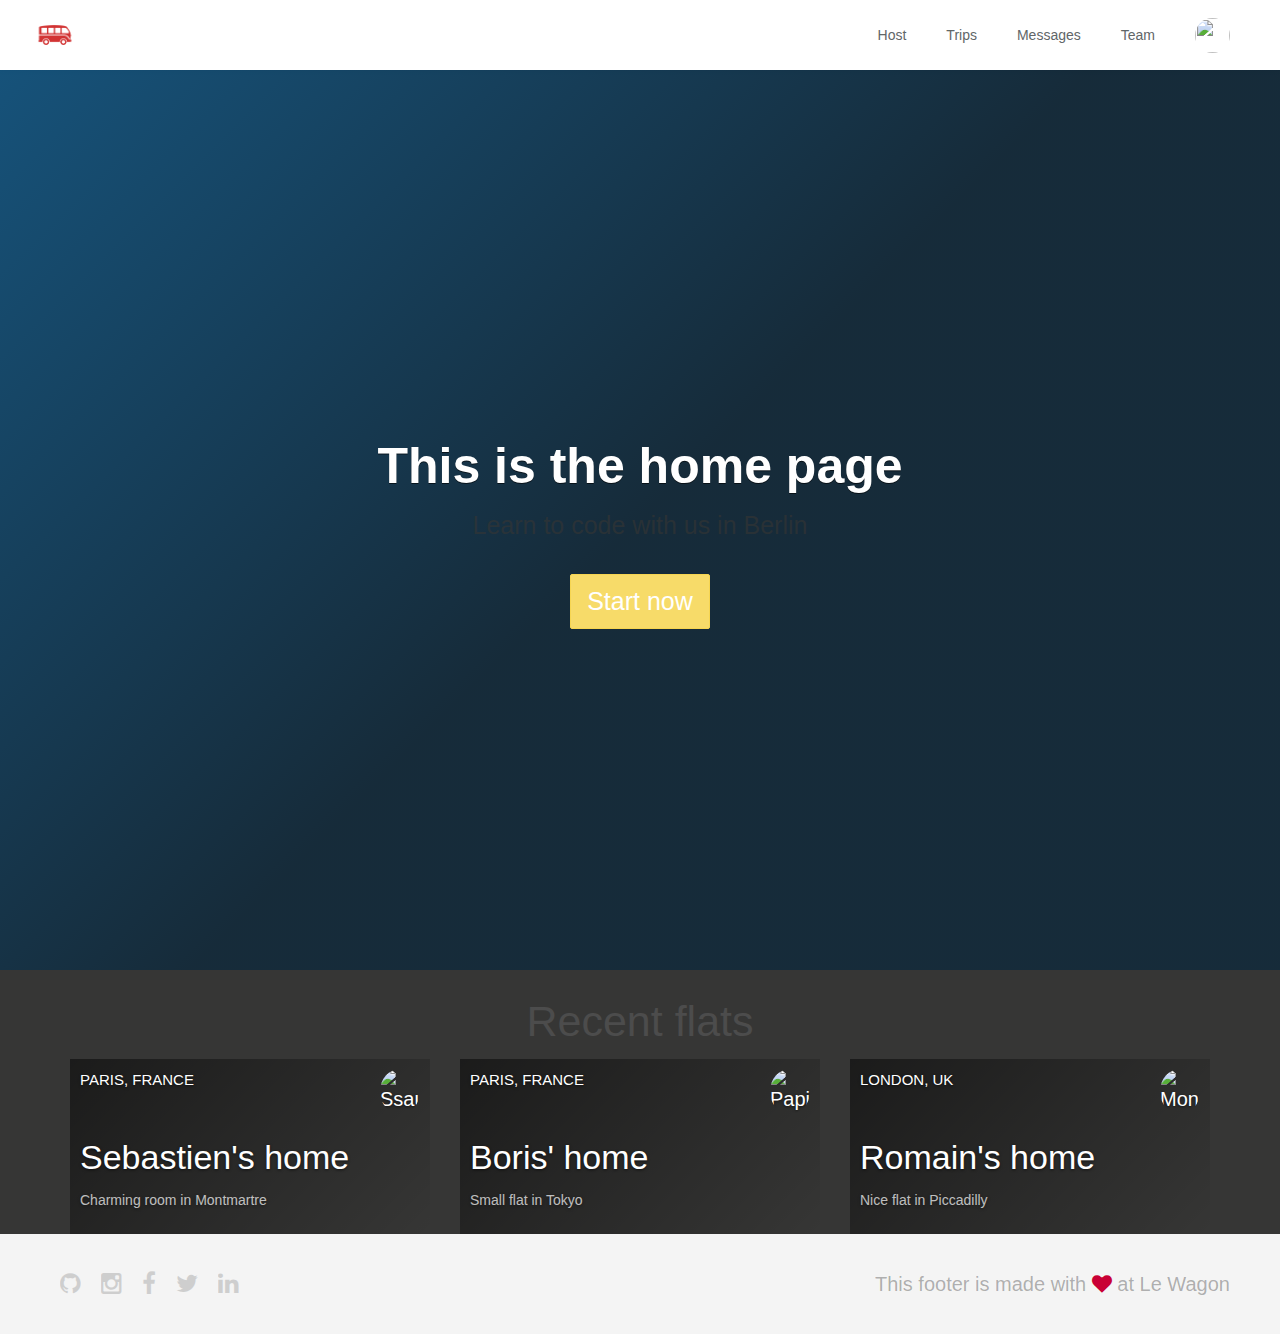
==== commit 63b32c6a: "Automated commit at 2017-08-07 14:49:11 UTC by middleman-deploy 2.0.0-alpha" ====
--- a/index.html
+++ b/index.html
@@ -7,7 +7,7 @@
           content="width=device-width, initial-scale=1, shrink-to-fit=no">
     <!-- Use the title from a page's frontmatter if it has one -->
     <title>Le Wagon - Middleman</title>
-    <link href="stylesheets/application-99c863bc.css" rel="stylesheet" />
+    <link href="stylesheets/application-309533db.css" rel="stylesheet" />
     <script src="javascripts/application-93de88c9.js"></script>
     <link href="images/favicon-f15af148.png" rel="icon" type="image/png" />
   </head>
@@ -64,7 +64,7 @@
 </div>
 
 
-
+<!--
 <div class="container">
   <h2 class="text-center">cities</h2>
   <div class="row">
@@ -103,6 +103,45 @@
     </div>
   </div>
 </div>
+ -->
+<div class="container" id="home-flats">
+  <h2 class="text-center">Recent flats</h2>
+  <div class="row">
+      <div class="col-xs-12 col-sm-6 col-md-4">
+        <div class="card" style="background-image: linear-gradient(-225deg, rgba(0,0,0,0.5) 0%, rgba(0,0,0,0) 100%), url('https://kitt.lewagon.com/placeholder/cities/paris');">
+          <div class="card-category">Paris, France</div>
+          <div class="card-description">
+            <h3>Sebastien's home</h3>
+            <p>Charming room in Montmartre</p>
+          </div>
+          <img src="https://kitt.lewagon.com/placeholder/users/ssaunier" class="card-user" alt="Ssaunier" />
+          <a href="flats/ssaunier.html" class="card-link"></a>
+        </div>
+      </div>
+      <div class="col-xs-12 col-sm-6 col-md-4">
+        <div class="card" style="background-image: linear-gradient(-225deg, rgba(0,0,0,0.5) 0%, rgba(0,0,0,0) 100%), url('https://kitt.lewagon.com/placeholder/cities/tokyo');">
+          <div class="card-category">Paris, France</div>
+          <div class="card-description">
+            <h3>Boris' home</h3>
+            <p>Small flat in Tokyo</p>
+          </div>
+          <img src="https://kitt.lewagon.com/placeholder/users/papillard" class="card-user" alt="Papillard" />
+          <a href="flats/papillard.html" class="card-link"></a>
+        </div>
+      </div>
+      <div class="col-xs-12 col-sm-6 col-md-4">
+        <div class="card" style="background-image: linear-gradient(-225deg, rgba(0,0,0,0.5) 0%, rgba(0,0,0,0) 100%), url('https://kitt.lewagon.com/placeholder/cities/london');">
+          <div class="card-category">London, UK</div>
+          <div class="card-description">
+            <h3>Romain's home</h3>
+            <p>Nice flat in Piccadilly</p>
+          </div>
+          <img src="https://kitt.lewagon.com/placeholder/users/monsieurpaillard" class="card-user" alt="Monsieurpaillard" />
+          <a href="flats/monsieurpaillard.html" class="card-link"></a>
+        </div>
+      </div>
+  </div>
+</div>
 
 
 
--- a/stylesheets/application-309533db.css
+++ b/stylesheets/application-309533db.css
@@ -0,0 +1,8 @@
+@import url("https://fonts.googleapis.com/css?family=Open+Sans:400,300,700|Raleway:400,100,300,700,500");/*!
+ * Bootstrap v3.3.7 (http://getbootstrap.com)
+ * Copyright 2011-2016 Twitter, Inc.
+ * Licensed under MIT (https://github.com/twbs/bootstrap/blob/master/LICENSE)
+ *//*! normalize.css v3.0.3 | MIT License | github.com/necolas/normalize.css */html{font-family:sans-serif;-ms-text-size-adjust:100%;-webkit-text-size-adjust:100%}body{margin:0}article,aside,details,figcaption,figure,footer,header,hgroup,main,menu,nav,section,summary{display:block}audio,canvas,progress,video{display:inline-block;vertical-align:baseline}audio:not([controls]){display:none;height:0}[hidden],template{display:none}a{background-color:transparent}a:active,a:hover{outline:0}abbr[title]{border-bottom:1px dotted}b,strong{font-weight:bold}dfn{font-style:italic}h1{font-size:2em;margin:0.67em 0}mark{background:#ff0;color:#000}small{font-size:80%}sub,sup{font-size:75%;line-height:0;position:relative;vertical-align:baseline}sup{top:-0.5em}sub{bottom:-0.25em}img{border:0}svg:not(:root){overflow:hidden}figure{margin:1em 40px}hr{-webkit-box-sizing:content-box;box-sizing:content-box;height:0}pre{overflow:auto}code,kbd,pre,samp{font-family:monospace, monospace;font-size:1em}button,input,optgroup,select,textarea{color:inherit;font:inherit;margin:0}button{overflow:visible}button,select{text-transform:none}button,html input[type="button"],input[type="reset"],input[type="submit"]{-webkit-appearance:button;cursor:pointer}button[disabled],html input[disabled]{cursor:default}button::-moz-focus-inner,input::-moz-focus-inner{border:0;padding:0}input{line-height:normal}input[type="checkbox"],input[type="radio"]{-webkit-box-sizing:border-box;box-sizing:border-box;padding:0}input[type="number"]::-webkit-inner-spin-button,input[type="number"]::-webkit-outer-spin-button{height:auto}input[type="search"]{-webkit-appearance:textfield;-webkit-box-sizing:content-box;box-sizing:content-box}input[type="search"]::-webkit-search-cancel-button,input[type="search"]::-webkit-search-decoration{-webkit-appearance:none}fieldset{border:1px solid #c0c0c0;margin:0 2px;padding:0.35em 0.625em 0.75em}legend{border:0;padding:0}textarea{overflow:auto}optgroup{font-weight:bold}table{border-collapse:collapse;border-spacing:0}td,th{padding:0}/*! Source: https://github.com/h5bp/html5-boilerplate/blob/master/src/css/main.css */@media print{*,*:before,*:after{background:transparent !important;color:#000 !important;-webkit-box-shadow:none !important;box-shadow:none !important;text-shadow:none !important}a,a:visited{text-decoration:underline}a[href]:after{content:" (" attr(href) ")"}abbr[title]:after{content:" (" attr(title) ")"}a[href^="#"]:after,a[href^="javascript:"]:after{content:""}pre,blockquote{border:1px solid #999;page-break-inside:avoid}thead{display:table-header-group}tr,img{page-break-inside:avoid}img{max-width:100% !important}p,h2,h3{orphans:3;widows:3}h2,h3{page-break-after:avoid}.navbar{display:none}.btn>.caret,.dropup>.btn>.caret{border-top-color:#000 !important}.label{border:1px solid #000}.table{border-collapse:collapse !important}.table td,.table th{background-color:#fff !important}.table-bordered th,.table-bordered td{border:1px solid #ddd !important}}@font-face{font-family:'Glyphicons Halflings';src:url("../assets/bootstrap/glyphicons-halflings-regular-86b6f62b.eot");src:url("../assets/bootstrap/glyphicons-halflings-regular-86b6f62b.eot?#iefix") format("embedded-opentype"),url("../assets/bootstrap/glyphicons-halflings-regular-ca35b697.woff2") format("woff2"),url("../assets/bootstrap/glyphicons-halflings-regular-278e49a8.woff") format("woff"),url("../assets/bootstrap/glyphicons-halflings-regular-44bc1850.ttf") format("truetype"),url("../assets/bootstrap/glyphicons-halflings-regular-de51a849.svg#glyphicons_halflingsregular") format("svg")}.glyphicon{position:relative;top:1px;display:inline-block;font-family:'Glyphicons Halflings';font-style:normal;font-weight:normal;line-height:1;-webkit-font-smoothing:antialiased;-moz-osx-font-smoothing:grayscale}.glyphicon-asterisk:before{content:"\002a"}.glyphicon-plus:before{content:"\002b"}.glyphicon-euro:before,.glyphicon-eur:before{content:"\20ac"}.glyphicon-minus:before{content:"\2212"}.glyphicon-cloud:before{content:"\2601"}.glyphicon-envelope:before{content:"\2709"}.glyphicon-pencil:before{content:"\270f"}.glyphicon-glass:before{content:"\e001"}.glyphicon-music:before{content:"\e002"}.glyphicon-search:before{content:"\e003"}.glyphicon-heart:before{content:"\e005"}.glyphicon-star:before{content:"\e006"}.glyphicon-star-empty:before{content:"\e007"}.glyphicon-user:before{content:"\e008"}.glyphicon-film:before{content:"\e009"}.glyphicon-th-large:before{content:"\e010"}.glyphicon-th:before{content:"\e011"}.glyphicon-th-list:before{content:"\e012"}.glyphicon-ok:before{content:"\e013"}.glyphicon-remove:before{content:"\e014"}.glyphicon-zoom-in:before{content:"\e015"}.glyphicon-zoom-out:before{content:"\e016"}.glyphicon-off:before{content:"\e017"}.glyphicon-signal:before{content:"\e018"}.glyphicon-cog:before{content:"\e019"}.glyphicon-trash:before{content:"\e020"}.glyphicon-home:before{content:"\e021"}.glyphicon-file:before{content:"\e022"}.glyphicon-time:before{content:"\e023"}.glyphicon-road:before{content:"\e024"}.glyphicon-download-alt:before{content:"\e025"}.glyphicon-download:before{content:"\e026"}.glyphicon-upload:before{content:"\e027"}.glyphicon-inbox:before{content:"\e028"}.glyphicon-play-circle:before{content:"\e029"}.glyphicon-repeat:before{content:"\e030"}.glyphicon-refresh:before{content:"\e031"}.glyphicon-list-alt:before{content:"\e032"}.glyphicon-lock:before{content:"\e033"}.glyphicon-flag:before{content:"\e034"}.glyphicon-headphones:before{content:"\e035"}.glyphicon-volume-off:before{content:"\e036"}.glyphicon-volume-down:before{content:"\e037"}.glyphicon-volume-up:before{content:"\e038"}.glyphicon-qrcode:before{content:"\e039"}.glyphicon-barcode:before{content:"\e040"}.glyphicon-tag:before{content:"\e041"}.glyphicon-tags:before{content:"\e042"}.glyphicon-book:before{content:"\e043"}.glyphicon-bookmark:before{content:"\e044"}.glyphicon-print:before{content:"\e045"}.glyphicon-camera:before{content:"\e046"}.glyphicon-font:before{content:"\e047"}.glyphicon-bold:before{content:"\e048"}.glyphicon-italic:before{content:"\e049"}.glyphicon-text-height:before{content:"\e050"}.glyphicon-text-width:before{content:"\e051"}.glyphicon-align-left:before{content:"\e052"}.glyphicon-align-center:before{content:"\e053"}.glyphicon-align-right:before{content:"\e054"}.glyphicon-align-justify:before{content:"\e055"}.glyphicon-list:before{content:"\e056"}.glyphicon-indent-left:before{content:"\e057"}.glyphicon-indent-right:before{content:"\e058"}.glyphicon-facetime-video:before{content:"\e059"}.glyphicon-picture:before{content:"\e060"}.glyphicon-map-marker:before{content:"\e062"}.glyphicon-adjust:before{content:"\e063"}.glyphicon-tint:before{content:"\e064"}.glyphicon-edit:before{content:"\e065"}.glyphicon-share:before{content:"\e066"}.glyphicon-check:before{content:"\e067"}.glyphicon-move:before{content:"\e068"}.glyphicon-step-backward:before{content:"\e069"}.glyphicon-fast-backward:before{content:"\e070"}.glyphicon-backward:before{content:"\e071"}.glyphicon-play:before{content:"\e072"}.glyphicon-pause:before{content:"\e073"}.glyphicon-stop:before{content:"\e074"}.glyphicon-forward:before{content:"\e075"}.glyphicon-fast-forward:before{content:"\e076"}.glyphicon-step-forward:before{content:"\e077"}.glyphicon-eject:before{content:"\e078"}.glyphicon-chevron-left:before{content:"\e079"}.glyphicon-chevron-right:before{content:"\e080"}.glyphicon-plus-sign:before{content:"\e081"}.glyphicon-minus-sign:before{content:"\e082"}.glyphicon-remove-sign:before{content:"\e083"}.glyphicon-ok-sign:before{content:"\e084"}.glyphicon-question-sign:before{content:"\e085"}.glyphicon-info-sign:before{content:"\e086"}.glyphicon-screenshot:before{content:"\e087"}.glyphicon-remove-circle:before{content:"\e088"}.glyphicon-ok-circle:before{content:"\e089"}.glyphicon-ban-circle:before{content:"\e090"}.glyphicon-arrow-left:before{content:"\e091"}.glyphicon-arrow-right:before{content:"\e092"}.glyphicon-arrow-up:before{content:"\e093"}.glyphicon-arrow-down:before{content:"\e094"}.glyphicon-share-alt:before{content:"\e095"}.glyphicon-resize-full:before{content:"\e096"}.glyphicon-resize-small:before{content:"\e097"}.glyphicon-exclamation-sign:before{content:"\e101"}.glyphicon-gift:before{content:"\e102"}.glyphicon-leaf:before{content:"\e103"}.glyphicon-fire:before{content:"\e104"}.glyphicon-eye-open:before{content:"\e105"}.glyphicon-eye-close:before{content:"\e106"}.glyphicon-warning-sign:before{content:"\e107"}.glyphicon-plane:before{content:"\e108"}.glyphicon-calendar:before{content:"\e109"}.glyphicon-random:before{content:"\e110"}.glyphicon-comment:before{content:"\e111"}.glyphicon-magnet:before{content:"\e112"}.glyphicon-chevron-up:before{content:"\e113"}.glyphicon-chevron-down:before{content:"\e114"}.glyphicon-retweet:before{content:"\e115"}.glyphicon-shopping-cart:before{content:"\e116"}.glyphicon-folder-close:before{content:"\e117"}.glyphicon-folder-open:before{content:"\e118"}.glyphicon-resize-vertical:before{content:"\e119"}.glyphicon-resize-horizontal:before{content:"\e120"}.glyphicon-hdd:before{content:"\e121"}.glyphicon-bullhorn:before{content:"\e122"}.glyphicon-bell:before{content:"\e123"}.glyphicon-certificate:before{content:"\e124"}.glyphicon-thumbs-up:before{content:"\e125"}.glyphicon-thumbs-down:before{content:"\e126"}.glyphicon-hand-right:before{content:"\e127"}.glyphicon-hand-left:before{content:"\e128"}.glyphicon-hand-up:before{content:"\e129"}.glyphicon-hand-down:before{content:"\e130"}.glyphicon-circle-arrow-right:before{content:"\e131"}.glyphicon-circle-arrow-left:before{content:"\e132"}.glyphicon-circle-arrow-up:before{content:"\e133"}.glyphicon-circle-arrow-down:before{content:"\e134"}.glyphicon-globe:before{content:"\e135"}.glyphicon-wrench:before{content:"\e136"}.glyphicon-tasks:before{content:"\e137"}.glyphicon-filter:before{content:"\e138"}.glyphicon-briefcase:before{content:"\e139"}.glyphicon-fullscreen:before{content:"\e140"}.glyphicon-dashboard:before{content:"\e141"}.glyphicon-paperclip:before{content:"\e142"}.glyphicon-heart-empty:before{content:"\e143"}.glyphicon-link:before{content:"\e144"}.glyphicon-phone:before{content:"\e145"}.glyphicon-pushpin:before{content:"\e146"}.glyphicon-usd:before{content:"\e148"}.glyphicon-gbp:before{content:"\e149"}.glyphicon-sort:before{content:"\e150"}.glyphicon-sort-by-alphabet:before{content:"\e151"}.glyphicon-sort-by-alphabet-alt:before{content:"\e152"}.glyphicon-sort-by-order:before{content:"\e153"}.glyphicon-sort-by-order-alt:before{content:"\e154"}.glyphicon-sort-by-attributes:before{content:"\e155"}.glyphicon-sort-by-attributes-alt:before{content:"\e156"}.glyphicon-unchecked:before{content:"\e157"}.glyphicon-expand:before{content:"\e158"}.glyphicon-collapse-down:before{content:"\e159"}.glyphicon-collapse-up:before{content:"\e160"}.glyphicon-log-in:before{content:"\e161"}.glyphicon-flash:before{content:"\e162"}.glyphicon-log-out:before{content:"\e163"}.glyphicon-new-window:before{content:"\e164"}.glyphicon-record:before{content:"\e165"}.glyphicon-save:before{content:"\e166"}.glyphicon-open:before{content:"\e167"}.glyphicon-saved:before{content:"\e168"}.glyphicon-import:before{content:"\e169"}.glyphicon-export:before{content:"\e170"}.glyphicon-send:before{content:"\e171"}.glyphicon-floppy-disk:before{content:"\e172"}.glyphicon-floppy-saved:before{content:"\e173"}.glyphicon-floppy-remove:before{content:"\e174"}.glyphicon-floppy-save:before{content:"\e175"}.glyphicon-floppy-open:before{content:"\e176"}.glyphicon-credit-card:before{content:"\e177"}.glyphicon-transfer:before{content:"\e178"}.glyphicon-cutlery:before{content:"\e179"}.glyphicon-header:before{content:"\e180"}.glyphicon-compressed:before{content:"\e181"}.glyphicon-earphone:before{content:"\e182"}.glyphicon-phone-alt:before{content:"\e183"}.glyphicon-tower:before{content:"\e184"}.glyphicon-stats:before{content:"\e185"}.glyphicon-sd-video:before{content:"\e186"}.glyphicon-hd-video:before{content:"\e187"}.glyphicon-subtitles:before{content:"\e188"}.glyphicon-sound-stereo:before{content:"\e189"}.glyphicon-sound-dolby:before{content:"\e190"}.glyphicon-sound-5-1:before{content:"\e191"}.glyphicon-sound-6-1:before{content:"\e192"}.glyphicon-sound-7-1:before{content:"\e193"}.glyphicon-copyright-mark:before{content:"\e194"}.glyphicon-registration-mark:before{content:"\e195"}.glyphicon-cloud-download:before{content:"\e197"}.glyphicon-cloud-upload:before{content:"\e198"}.glyphicon-tree-conifer:before{content:"\e199"}.glyphicon-tree-deciduous:before{content:"\e200"}.glyphicon-cd:before{content:"\e201"}.glyphicon-save-file:before{content:"\e202"}.glyphicon-open-file:before{content:"\e203"}.glyphicon-level-up:before{content:"\e204"}.glyphicon-copy:before{content:"\e205"}.glyphicon-paste:before{content:"\e206"}.glyphicon-alert:before{content:"\e209"}.glyphicon-equalizer:before{content:"\e210"}.glyphicon-king:before{content:"\e211"}.glyphicon-queen:before{content:"\e212"}.glyphicon-pawn:before{content:"\e213"}.glyphicon-bishop:before{content:"\e214"}.glyphicon-knight:before{content:"\e215"}.glyphicon-baby-formula:before{content:"\e216"}.glyphicon-tent:before{content:"\26fa"}.glyphicon-blackboard:before{content:"\e218"}.glyphicon-bed:before{content:"\e219"}.glyphicon-apple:before{content:"\f8ff"}.glyphicon-erase:before{content:"\e221"}.glyphicon-hourglass:before{content:"\231b"}.glyphicon-lamp:before{content:"\e223"}.glyphicon-duplicate:before{content:"\e224"}.glyphicon-piggy-bank:before{content:"\e225"}.glyphicon-scissors:before{content:"\e226"}.glyphicon-bitcoin:before{content:"\e227"}.glyphicon-btc:before{content:"\e227"}.glyphicon-xbt:before{content:"\e227"}.glyphicon-yen:before{content:"\00a5"}.glyphicon-jpy:before{content:"\00a5"}.glyphicon-ruble:before{content:"\20bd"}.glyphicon-rub:before{content:"\20bd"}.glyphicon-scale:before{content:"\e230"}.glyphicon-ice-lolly:before{content:"\e231"}.glyphicon-ice-lolly-tasted:before{content:"\e232"}.glyphicon-education:before{content:"\e233"}.glyphicon-option-horizontal:before{content:"\e234"}.glyphicon-option-vertical:before{content:"\e235"}.glyphicon-menu-hamburger:before{content:"\e236"}.glyphicon-modal-window:before{content:"\e237"}.glyphicon-oil:before{content:"\e238"}.glyphicon-grain:before{content:"\e239"}.glyphicon-sunglasses:before{content:"\e240"}.glyphicon-text-size:before{content:"\e241"}.glyphicon-text-color:before{content:"\e242"}.glyphicon-text-background:before{content:"\e243"}.glyphicon-object-align-top:before{content:"\e244"}.glyphicon-object-align-bottom:before{content:"\e245"}.glyphicon-object-align-horizontal:before{content:"\e246"}.glyphicon-object-align-left:before{content:"\e247"}.glyphicon-object-align-vertical:before{content:"\e248"}.glyphicon-object-align-right:before{content:"\e249"}.glyphicon-triangle-right:before{content:"\e250"}.glyphicon-triangle-left:before{content:"\e251"}.glyphicon-triangle-bottom:before{content:"\e252"}.glyphicon-triangle-top:before{content:"\e253"}.glyphicon-console:before{content:"\e254"}.glyphicon-superscript:before{content:"\e255"}.glyphicon-subscript:before{content:"\e256"}.glyphicon-menu-left:before{content:"\e257"}.glyphicon-menu-right:before{content:"\e258"}.glyphicon-menu-down:before{content:"\e259"}.glyphicon-menu-up:before{content:"\e260"}*{-webkit-box-sizing:border-box;box-sizing:border-box}*:before,*:after{-webkit-box-sizing:border-box;box-sizing:border-box}html{font-size:10px;-webkit-tap-highlight-color:transparent}body{font-family:"Arial Black", "Helvetica", "sans-serif";font-size:20px;line-height:1.42857143;color:#4c4c4c;background-color:#363635}input,button,select,textarea{font-family:inherit;font-size:inherit;line-height:inherit}a{color:#F7DB69;text-decoration:none}a:hover,a:focus{color:#f3ca20;text-decoration:underline}a:focus{outline:5px auto -webkit-focus-ring-color;outline-offset:-2px}figure{margin:0}img{vertical-align:middle}.img-responsive{display:block;max-width:100%;height:auto}.img-rounded{border-radius:2px}.img-thumbnail{padding:4px;line-height:1.42857143;background-color:#363635;border:1px solid #ddd;border-radius:2px;-webkit-transition:all 0.2s ease-in-out;transition:all 0.2s ease-in-out;display:inline-block;max-width:100%;height:auto}.img-circle{border-radius:50%}hr{margin-top:28px;margin-bottom:28px;border:0;border-top:1px solid white}.sr-only{position:absolute;width:1px;height:1px;margin:-1px;padding:0;overflow:hidden;clip:rect(0, 0, 0, 0);border:0}.sr-only-focusable:active,.sr-only-focusable:focus{position:static;width:auto;height:auto;margin:0;overflow:visible;clip:auto}[role="button"]{cursor:pointer}h1,h2,h3,h4,h5,h6,.h1,.h2,.h3,.h4,.h5,.h6{font-family:"Baskerville", "Helvetica", "sans-serif";font-weight:500;line-height:1.1;color:inherit}h1 small,h1 .small,h2 small,h2 .small,h3 small,h3 .small,h4 small,h4 .small,h5 small,h5 .small,h6 small,h6 .small,.h1 small,.h1 .small,.h2 small,.h2 .small,.h3 small,.h3 .small,.h4 small,.h4 .small,.h5 small,.h5 .small,.h6 small,.h6 .small{font-weight:normal;line-height:1;color:#909090}h1,.h1,h2,.h2,h3,.h3{margin-top:28px;margin-bottom:14px}h1 small,h1 .small,.h1 small,.h1 .small,h2 small,h2 .small,.h2 small,.h2 .small,h3 small,h3 .small,.h3 small,.h3 .small{font-size:65%}h4,.h4,h5,.h5,h6,.h6{margin-top:14px;margin-bottom:14px}h4 small,h4 .small,.h4 small,.h4 .small,h5 small,h5 .small,.h5 small,.h5 .small,h6 small,h6 .small,.h6 small,.h6 .small{font-size:75%}h1,.h1{font-size:52px}h2,.h2{font-size:43px}h3,.h3{font-size:34px}h4,.h4{font-size:25px}h5,.h5{font-size:20px}h6,.h6{font-size:17px}p{margin:0 0 14px}.lead{margin-bottom:28px;font-size:23px;font-weight:300;line-height:1.4}@media (min-width: 768px){.lead{font-size:30px}}small,.small{font-size:85%}mark,.mark{background-color:#fcf8e3;padding:.2em}.text-left{text-align:left}.text-right{text-align:right}.text-center{text-align:center}.text-justify{text-align:justify}.text-nowrap{white-space:nowrap}.text-lowercase{text-transform:lowercase}.text-uppercase,.initialism{text-transform:uppercase}.text-capitalize{text-transform:capitalize}.text-muted{color:#909090}.text-primary{color:#F7DB69}a.text-primary:hover,a.text-primary:focus{color:#f4cf39}.text-success{color:#3c763d}a.text-success:hover,a.text-success:focus{color:#2b542c}.text-info{color:#31708f}a.text-info:hover,a.text-info:focus{color:#245269}.text-warning{color:#8a6d3b}a.text-warning:hover,a.text-warning:focus{color:#66512c}.text-danger{color:#a94442}a.text-danger:hover,a.text-danger:focus{color:#843534}.bg-primary{color:#fff}.bg-primary{background-color:#F7DB69}a.bg-primary:hover,a.bg-primary:focus{background-color:#f4cf39}.bg-success{background-color:#dff0d8}a.bg-success:hover,a.bg-success:focus{background-color:#c1e2b3}.bg-info{background-color:#d9edf7}a.bg-info:hover,a.bg-info:focus{background-color:#afd9ee}.bg-warning{background-color:#fcf8e3}a.bg-warning:hover,a.bg-warning:focus{background-color:#f7ecb5}.bg-danger{background-color:#f2dede}a.bg-danger:hover,a.bg-danger:focus{background-color:#e4b9b9}.page-header{padding-bottom:13px;margin:56px 0 28px;border-bottom:1px solid white}ul,ol{margin-top:0;margin-bottom:14px}ul ul,ul ol,ol ul,ol ol{margin-bottom:0}.list-unstyled{padding-left:0;list-style:none}.list-inline{padding-left:0;list-style:none;margin-left:-5px}.list-inline>li{display:inline-block;padding-left:5px;padding-right:5px}dl{margin-top:0;margin-bottom:28px}dt,dd{line-height:1.42857143}dt{font-weight:bold}dd{margin-left:0}.dl-horizontal dd:before,.dl-horizontal dd:after{content:" ";display:table}.dl-horizontal dd:after{clear:both}@media (min-width: 768px){.dl-horizontal dt{float:left;width:160px;clear:left;text-align:right;overflow:hidden;text-overflow:ellipsis;white-space:nowrap}.dl-horizontal dd{margin-left:180px}}abbr[title],abbr[data-original-title]{cursor:help;border-bottom:1px dotted #909090}.initialism{font-size:90%}blockquote{padding:14px 28px;margin:0 0 28px;font-size:25px;border-left:5px solid white}blockquote p:last-child,blockquote ul:last-child,blockquote ol:last-child{margin-bottom:0}blockquote footer,blockquote small,blockquote .small{display:block;font-size:80%;line-height:1.42857143;color:#909090}blockquote footer:before,blockquote small:before,blockquote .small:before{content:'\2014 \00A0'}.blockquote-reverse,blockquote.pull-right{padding-right:15px;padding-left:0;border-right:5px solid white;border-left:0;text-align:right}.blockquote-reverse footer:before,.blockquote-reverse small:before,.blockquote-reverse .small:before,blockquote.pull-right footer:before,blockquote.pull-right small:before,blockquote.pull-right .small:before{content:''}.blockquote-reverse footer:after,.blockquote-reverse small:after,.blockquote-reverse .small:after,blockquote.pull-right footer:after,blockquote.pull-right small:after,blockquote.pull-right .small:after{content:'\00A0 \2014'}address{margin-bottom:28px;font-style:normal;line-height:1.42857143}code,kbd,pre,samp{font-family:Menlo, Monaco, Consolas, "Courier New", monospace}code{padding:2px 4px;font-size:90%;color:#c7254e;background-color:#f9f2f4;border-radius:2px}kbd{padding:2px 4px;font-size:90%;color:#fff;background-color:#333;border-radius:2px;-webkit-box-shadow:inset 0 -1px 0 rgba(0,0,0,0.25);box-shadow:inset 0 -1px 0 rgba(0,0,0,0.25)}kbd kbd{padding:0;font-size:100%;font-weight:bold;-webkit-box-shadow:none;box-shadow:none}pre{display:block;padding:13.5px;margin:0 0 14px;font-size:19px;line-height:1.42857143;word-break:break-all;word-wrap:break-word;color:#4c4c4c;background-color:#f5f5f5;border:1px solid #ccc;border-radius:2px}pre code{padding:0;font-size:inherit;color:inherit;white-space:pre-wrap;background-color:transparent;border-radius:0}.pre-scrollable{max-height:340px;overflow-y:scroll}.container{margin-right:auto;margin-left:auto;padding-left:15px;padding-right:15px}.container:before,.container:after{content:" ";display:table}.container:after{clear:both}@media (min-width: 768px){.container{width:750px}}@media (min-width: 992px){.container{width:970px}}@media (min-width: 1200px){.container{width:1170px}}.container-fluid{margin-right:auto;margin-left:auto;padding-left:15px;padding-right:15px}.container-fluid:before,.container-fluid:after{content:" ";display:table}.container-fluid:after{clear:both}.row{margin-left:-15px;margin-right:-15px}.row:before,.row:after{content:" ";display:table}.row:after{clear:both}.col-xs-1,.col-sm-1,.col-md-1,.col-lg-1,.col-xs-2,.col-sm-2,.col-md-2,.col-lg-2,.col-xs-3,.col-sm-3,.col-md-3,.col-lg-3,.col-xs-4,.col-sm-4,.col-md-4,.col-lg-4,.col-xs-5,.col-sm-5,.col-md-5,.col-lg-5,.col-xs-6,.col-sm-6,.col-md-6,.col-lg-6,.col-xs-7,.col-sm-7,.col-md-7,.col-lg-7,.col-xs-8,.col-sm-8,.col-md-8,.col-lg-8,.col-xs-9,.col-sm-9,.col-md-9,.col-lg-9,.col-xs-10,.col-sm-10,.col-md-10,.col-lg-10,.col-xs-11,.col-sm-11,.col-md-11,.col-lg-11,.col-xs-12,.col-sm-12,.col-md-12,.col-lg-12{position:relative;min-height:1px;padding-left:15px;padding-right:15px}.col-xs-1,.col-xs-2,.col-xs-3,.col-xs-4,.col-xs-5,.col-xs-6,.col-xs-7,.col-xs-8,.col-xs-9,.col-xs-10,.col-xs-11,.col-xs-12{float:left}.col-xs-1{width:8.33333333%}.col-xs-2{width:16.66666667%}.col-xs-3{width:25%}.col-xs-4{width:33.33333333%}.col-xs-5{width:41.66666667%}.col-xs-6{width:50%}.col-xs-7{width:58.33333333%}.col-xs-8{width:66.66666667%}.col-xs-9{width:75%}.col-xs-10{width:83.33333333%}.col-xs-11{width:91.66666667%}.col-xs-12{width:100%}.col-xs-pull-0{right:auto}.col-xs-pull-1{right:8.33333333%}.col-xs-pull-2{right:16.66666667%}.col-xs-pull-3{right:25%}.col-xs-pull-4{right:33.33333333%}.col-xs-pull-5{right:41.66666667%}.col-xs-pull-6{right:50%}.col-xs-pull-7{right:58.33333333%}.col-xs-pull-8{right:66.66666667%}.col-xs-pull-9{right:75%}.col-xs-pull-10{right:83.33333333%}.col-xs-pull-11{right:91.66666667%}.col-xs-pull-12{right:100%}.col-xs-push-0{left:auto}.col-xs-push-1{left:8.33333333%}.col-xs-push-2{left:16.66666667%}.col-xs-push-3{left:25%}.col-xs-push-4{left:33.33333333%}.col-xs-push-5{left:41.66666667%}.col-xs-push-6{left:50%}.col-xs-push-7{left:58.33333333%}.col-xs-push-8{left:66.66666667%}.col-xs-push-9{left:75%}.col-xs-push-10{left:83.33333333%}.col-xs-push-11{left:91.66666667%}.col-xs-push-12{left:100%}.col-xs-offset-0{margin-left:0%}.col-xs-offset-1{margin-left:8.33333333%}.col-xs-offset-2{margin-left:16.66666667%}.col-xs-offset-3{margin-left:25%}.col-xs-offset-4{margin-left:33.33333333%}.col-xs-offset-5{margin-left:41.66666667%}.col-xs-offset-6{margin-left:50%}.col-xs-offset-7{margin-left:58.33333333%}.col-xs-offset-8{margin-left:66.66666667%}.col-xs-offset-9{margin-left:75%}.col-xs-offset-10{margin-left:83.33333333%}.col-xs-offset-11{margin-left:91.66666667%}.col-xs-offset-12{margin-left:100%}@media (min-width: 768px){.col-sm-1,.col-sm-2,.col-sm-3,.col-sm-4,.col-sm-5,.col-sm-6,.col-sm-7,.col-sm-8,.col-sm-9,.col-sm-10,.col-sm-11,.col-sm-12{float:left}.col-sm-1{width:8.33333333%}.col-sm-2{width:16.66666667%}.col-sm-3{width:25%}.col-sm-4{width:33.33333333%}.col-sm-5{width:41.66666667%}.col-sm-6{width:50%}.col-sm-7{width:58.33333333%}.col-sm-8{width:66.66666667%}.col-sm-9{width:75%}.col-sm-10{width:83.33333333%}.col-sm-11{width:91.66666667%}.col-sm-12{width:100%}.col-sm-pull-0{right:auto}.col-sm-pull-1{right:8.33333333%}.col-sm-pull-2{right:16.66666667%}.col-sm-pull-3{right:25%}.col-sm-pull-4{right:33.33333333%}.col-sm-pull-5{right:41.66666667%}.col-sm-pull-6{right:50%}.col-sm-pull-7{right:58.33333333%}.col-sm-pull-8{right:66.66666667%}.col-sm-pull-9{right:75%}.col-sm-pull-10{right:83.33333333%}.col-sm-pull-11{right:91.66666667%}.col-sm-pull-12{right:100%}.col-sm-push-0{left:auto}.col-sm-push-1{left:8.33333333%}.col-sm-push-2{left:16.66666667%}.col-sm-push-3{left:25%}.col-sm-push-4{left:33.33333333%}.col-sm-push-5{left:41.66666667%}.col-sm-push-6{left:50%}.col-sm-push-7{left:58.33333333%}.col-sm-push-8{left:66.66666667%}.col-sm-push-9{left:75%}.col-sm-push-10{left:83.33333333%}.col-sm-push-11{left:91.66666667%}.col-sm-push-12{left:100%}.col-sm-offset-0{margin-left:0%}.col-sm-offset-1{margin-left:8.33333333%}.col-sm-offset-2{margin-left:16.66666667%}.col-sm-offset-3{margin-left:25%}.col-sm-offset-4{margin-left:33.33333333%}.col-sm-offset-5{margin-left:41.66666667%}.col-sm-offset-6{margin-left:50%}.col-sm-offset-7{margin-left:58.33333333%}.col-sm-offset-8{margin-left:66.66666667%}.col-sm-offset-9{margin-left:75%}.col-sm-offset-10{margin-left:83.33333333%}.col-sm-offset-11{margin-left:91.66666667%}.col-sm-offset-12{margin-left:100%}}@media (min-width: 992px){.col-md-1,.col-md-2,.col-md-3,.col-md-4,.col-md-5,.col-md-6,.col-md-7,.col-md-8,.col-md-9,.col-md-10,.col-md-11,.col-md-12{float:left}.col-md-1{width:8.33333333%}.col-md-2{width:16.66666667%}.col-md-3{width:25%}.col-md-4{width:33.33333333%}.col-md-5{width:41.66666667%}.col-md-6{width:50%}.col-md-7{width:58.33333333%}.col-md-8{width:66.66666667%}.col-md-9{width:75%}.col-md-10{width:83.33333333%}.col-md-11{width:91.66666667%}.col-md-12{width:100%}.col-md-pull-0{right:auto}.col-md-pull-1{right:8.33333333%}.col-md-pull-2{right:16.66666667%}.col-md-pull-3{right:25%}.col-md-pull-4{right:33.33333333%}.col-md-pull-5{right:41.66666667%}.col-md-pull-6{right:50%}.col-md-pull-7{right:58.33333333%}.col-md-pull-8{right:66.66666667%}.col-md-pull-9{right:75%}.col-md-pull-10{right:83.33333333%}.col-md-pull-11{right:91.66666667%}.col-md-pull-12{right:100%}.col-md-push-0{left:auto}.col-md-push-1{left:8.33333333%}.col-md-push-2{left:16.66666667%}.col-md-push-3{left:25%}.col-md-push-4{left:33.33333333%}.col-md-push-5{left:41.66666667%}.col-md-push-6{left:50%}.col-md-push-7{left:58.33333333%}.col-md-push-8{left:66.66666667%}.col-md-push-9{left:75%}.col-md-push-10{left:83.33333333%}.col-md-push-11{left:91.66666667%}.col-md-push-12{left:100%}.col-md-offset-0{margin-left:0%}.col-md-offset-1{margin-left:8.33333333%}.col-md-offset-2{margin-left:16.66666667%}.col-md-offset-3{margin-left:25%}.col-md-offset-4{margin-left:33.33333333%}.col-md-offset-5{margin-left:41.66666667%}.col-md-offset-6{margin-left:50%}.col-md-offset-7{margin-left:58.33333333%}.col-md-offset-8{margin-left:66.66666667%}.col-md-offset-9{margin-left:75%}.col-md-offset-10{margin-left:83.33333333%}.col-md-offset-11{margin-left:91.66666667%}.col-md-offset-12{margin-left:100%}}@media (min-width: 1200px){.col-lg-1,.col-lg-2,.col-lg-3,.col-lg-4,.col-lg-5,.col-lg-6,.col-lg-7,.col-lg-8,.col-lg-9,.col-lg-10,.col-lg-11,.col-lg-12{float:left}.col-lg-1{width:8.33333333%}.col-lg-2{width:16.66666667%}.col-lg-3{width:25%}.col-lg-4{width:33.33333333%}.col-lg-5{width:41.66666667%}.col-lg-6{width:50%}.col-lg-7{width:58.33333333%}.col-lg-8{width:66.66666667%}.col-lg-9{width:75%}.col-lg-10{width:83.33333333%}.col-lg-11{width:91.66666667%}.col-lg-12{width:100%}.col-lg-pull-0{right:auto}.col-lg-pull-1{right:8.33333333%}.col-lg-pull-2{right:16.66666667%}.col-lg-pull-3{right:25%}.col-lg-pull-4{right:33.33333333%}.col-lg-pull-5{right:41.66666667%}.col-lg-pull-6{right:50%}.col-lg-pull-7{right:58.33333333%}.col-lg-pull-8{right:66.66666667%}.col-lg-pull-9{right:75%}.col-lg-pull-10{right:83.33333333%}.col-lg-pull-11{right:91.66666667%}.col-lg-pull-12{right:100%}.col-lg-push-0{left:auto}.col-lg-push-1{left:8.33333333%}.col-lg-push-2{left:16.66666667%}.col-lg-push-3{left:25%}.col-lg-push-4{left:33.33333333%}.col-lg-push-5{left:41.66666667%}.col-lg-push-6{left:50%}.col-lg-push-7{left:58.33333333%}.col-lg-push-8{left:66.66666667%}.col-lg-push-9{left:75%}.col-lg-push-10{left:83.33333333%}.col-lg-push-11{left:91.66666667%}.col-lg-push-12{left:100%}.col-lg-offset-0{margin-left:0%}.col-lg-offset-1{margin-left:8.33333333%}.col-lg-offset-2{margin-left:16.66666667%}.col-lg-offset-3{margin-left:25%}.col-lg-offset-4{margin-left:33.33333333%}.col-lg-offset-5{margin-left:41.66666667%}.col-lg-offset-6{margin-left:50%}.col-lg-offset-7{margin-left:58.33333333%}.col-lg-offset-8{margin-left:66.66666667%}.col-lg-offset-9{margin-left:75%}.col-lg-offset-10{margin-left:83.33333333%}.col-lg-offset-11{margin-left:91.66666667%}.col-lg-offset-12{margin-left:100%}}table{background-color:transparent}caption{padding-top:8px;padding-bottom:8px;color:#909090;text-align:left}th{text-align:left}.table{width:100%;max-width:100%;margin-bottom:28px}.table>thead>tr>th,.table>thead>tr>td,.table>tbody>tr>th,.table>tbody>tr>td,.table>tfoot>tr>th,.table>tfoot>tr>td{padding:8px;line-height:1.42857143;vertical-align:top;border-top:1px solid #ddd}.table>thead>tr>th{vertical-align:bottom;border-bottom:2px solid #ddd}.table>caption+thead>tr:first-child>th,.table>caption+thead>tr:first-child>td,.table>colgroup+thead>tr:first-child>th,.table>colgroup+thead>tr:first-child>td,.table>thead:first-child>tr:first-child>th,.table>thead:first-child>tr:first-child>td{border-top:0}.table>tbody+tbody{border-top:2px solid #ddd}.table .table{background-color:#363635}.table-condensed>thead>tr>th,.table-condensed>thead>tr>td,.table-condensed>tbody>tr>th,.table-condensed>tbody>tr>td,.table-condensed>tfoot>tr>th,.table-condensed>tfoot>tr>td{padding:5px}.table-bordered{border:1px solid #ddd}.table-bordered>thead>tr>th,.table-bordered>thead>tr>td,.table-bordered>tbody>tr>th,.table-bordered>tbody>tr>td,.table-bordered>tfoot>tr>th,.table-bordered>tfoot>tr>td{border:1px solid #ddd}.table-bordered>thead>tr>th,.table-bordered>thead>tr>td{border-bottom-width:2px}.table-striped>tbody>tr:nth-of-type(odd){background-color:#f9f9f9}.table-hover>tbody>tr:hover{background-color:#f5f5f5}table col[class*="col-"]{position:static;float:none;display:table-column}table td[class*="col-"],table th[class*="col-"]{position:static;float:none;display:table-cell}.table>thead>tr>td.active,.table>thead>tr>th.active,.table>thead>tr.active>td,.table>thead>tr.active>th,.table>tbody>tr>td.active,.table>tbody>tr>th.active,.table>tbody>tr.active>td,.table>tbody>tr.active>th,.table>tfoot>tr>td.active,.table>tfoot>tr>th.active,.table>tfoot>tr.active>td,.table>tfoot>tr.active>th{background-color:#f5f5f5}.table-hover>tbody>tr>td.active:hover,.table-hover>tbody>tr>th.active:hover,.table-hover>tbody>tr.active:hover>td,.table-hover>tbody>tr:hover>.active,.table-hover>tbody>tr.active:hover>th{background-color:#e8e8e8}.table>thead>tr>td.success,.table>thead>tr>th.success,.table>thead>tr.success>td,.table>thead>tr.success>th,.table>tbody>tr>td.success,.table>tbody>tr>th.success,.table>tbody>tr.success>td,.table>tbody>tr.success>th,.table>tfoot>tr>td.success,.table>tfoot>tr>th.success,.table>tfoot>tr.success>td,.table>tfoot>tr.success>th{background-color:#dff0d8}.table-hover>tbody>tr>td.success:hover,.table-hover>tbody>tr>th.success:hover,.table-hover>tbody>tr.success:hover>td,.table-hover>tbody>tr:hover>.success,.table-hover>tbody>tr.success:hover>th{background-color:#d0e9c6}.table>thead>tr>td.info,.table>thead>tr>th.info,.table>thead>tr.info>td,.table>thead>tr.info>th,.table>tbody>tr>td.info,.table>tbody>tr>th.info,.table>tbody>tr.info>td,.table>tbody>tr.info>th,.table>tfoot>tr>td.info,.table>tfoot>tr>th.info,.table>tfoot>tr.info>td,.table>tfoot>tr.info>th{background-color:#d9edf7}.table-hover>tbody>tr>td.info:hover,.table-hover>tbody>tr>th.info:hover,.table-hover>tbody>tr.info:hover>td,.table-hover>tbody>tr:hover>.info,.table-hover>tbody>tr.info:hover>th{background-color:#c4e3f3}.table>thead>tr>td.warning,.table>thead>tr>th.warning,.table>thead>tr.warning>td,.table>thead>tr.warning>th,.table>tbody>tr>td.warning,.table>tbody>tr>th.warning,.table>tbody>tr.warning>td,.table>tbody>tr.warning>th,.table>tfoot>tr>td.warning,.table>tfoot>tr>th.warning,.table>tfoot>tr.warning>td,.table>tfoot>tr.warning>th{background-color:#fcf8e3}.table-hover>tbody>tr>td.warning:hover,.table-hover>tbody>tr>th.warning:hover,.table-hover>tbody>tr.warning:hover>td,.table-hover>tbody>tr:hover>.warning,.table-hover>tbody>tr.warning:hover>th{background-color:#faf2cc}.table>thead>tr>td.danger,.table>thead>tr>th.danger,.table>thead>tr.danger>td,.table>thead>tr.danger>th,.table>tbody>tr>td.danger,.table>tbody>tr>th.danger,.table>tbody>tr.danger>td,.table>tbody>tr.danger>th,.table>tfoot>tr>td.danger,.table>tfoot>tr>th.danger,.table>tfoot>tr.danger>td,.table>tfoot>tr.danger>th{background-color:#f2dede}.table-hover>tbody>tr>td.danger:hover,.table-hover>tbody>tr>th.danger:hover,.table-hover>tbody>tr.danger:hover>td,.table-hover>tbody>tr:hover>.danger,.table-hover>tbody>tr.danger:hover>th{background-color:#ebcccc}.table-responsive{overflow-x:auto;min-height:0.01%}@media screen and (max-width: 767px){.table-responsive{width:100%;margin-bottom:21px;overflow-y:hidden;-ms-overflow-style:-ms-autohiding-scrollbar;border:1px solid #ddd}.table-responsive>.table{margin-bottom:0}.table-responsive>.table>thead>tr>th,.table-responsive>.table>thead>tr>td,.table-responsive>.table>tbody>tr>th,.table-responsive>.table>tbody>tr>td,.table-responsive>.table>tfoot>tr>th,.table-responsive>.table>tfoot>tr>td{white-space:nowrap}.table-responsive>.table-bordered{border:0}.table-responsive>.table-bordered>thead>tr>th:first-child,.table-responsive>.table-bordered>thead>tr>td:first-child,.table-responsive>.table-bordered>tbody>tr>th:first-child,.table-responsive>.table-bordered>tbody>tr>td:first-child,.table-responsive>.table-bordered>tfoot>tr>th:first-child,.table-responsive>.table-bordered>tfoot>tr>td:first-child{border-left:0}.table-responsive>.table-bordered>thead>tr>th:last-child,.table-responsive>.table-bordered>thead>tr>td:last-child,.table-responsive>.table-bordered>tbody>tr>th:last-child,.table-responsive>.table-bordered>tbody>tr>td:last-child,.table-responsive>.table-bordered>tfoot>tr>th:last-child,.table-responsive>.table-bordered>tfoot>tr>td:last-child{border-right:0}.table-responsive>.table-bordered>tbody>tr:last-child>th,.table-responsive>.table-bordered>tbody>tr:last-child>td,.table-responsive>.table-bordered>tfoot>tr:last-child>th,.table-responsive>.table-bordered>tfoot>tr:last-child>td{border-bottom:0}}fieldset{padding:0;margin:0;border:0;min-width:0}legend{display:block;width:100%;padding:0;margin-bottom:28px;font-size:30px;line-height:inherit;color:#4c4c4c;border:0;border-bottom:1px solid #e5e5e5}label{display:inline-block;max-width:100%;margin-bottom:5px;font-weight:bold}input[type="search"]{-webkit-box-sizing:border-box;box-sizing:border-box}input[type="radio"],input[type="checkbox"]{margin:4px 0 0;margin-top:1px \9;line-height:normal}input[type="file"]{display:block}input[type="range"]{display:block;width:100%}select[multiple],select[size]{height:auto}input[type="file"]:focus,input[type="radio"]:focus,input[type="checkbox"]:focus{outline:5px auto -webkit-focus-ring-color;outline-offset:-2px}output{display:block;padding-top:7px;font-size:20px;line-height:1.42857143;color:#191919}.form-control{display:block;width:100%;height:42px;padding:6px 12px;font-size:20px;line-height:1.42857143;color:#191919;background-color:#fff;background-image:none;border:1px solid #ccc;border-radius:2px;-webkit-box-shadow:inset 0 1px 1px rgba(0,0,0,0.075);box-shadow:inset 0 1px 1px rgba(0,0,0,0.075);-webkit-transition:border-color ease-in-out 0.15s, box-shadow ease-in-out 0.15s;-webkit-transition:border-color ease-in-out 0.15s, -webkit-box-shadow ease-in-out 0.15s;transition:border-color ease-in-out 0.15s, -webkit-box-shadow ease-in-out 0.15s;transition:border-color ease-in-out 0.15s, box-shadow ease-in-out 0.15s;transition:border-color ease-in-out 0.15s, box-shadow ease-in-out 0.15s, -webkit-box-shadow ease-in-out 0.15s}.form-control:focus{border-color:#66afe9;outline:0;-webkit-box-shadow:inset 0 1px 1px rgba(0,0,0,0.075),0 0 8px rgba(102,175,233,0.6);box-shadow:inset 0 1px 1px rgba(0,0,0,0.075),0 0 8px rgba(102,175,233,0.6)}.form-control::-moz-placeholder{color:#999;opacity:1}.form-control:-ms-input-placeholder{color:#999}.form-control::-webkit-input-placeholder{color:#999}.form-control::-ms-expand{border:0;background-color:transparent}.form-control[disabled],.form-control[readonly],fieldset[disabled] .form-control{background-color:white;opacity:1}.form-control[disabled],fieldset[disabled] .form-control{cursor:not-allowed}textarea.form-control{height:auto}input[type="search"]{-webkit-appearance:none}@media screen and (-webkit-min-device-pixel-ratio: 0){input[type="date"].form-control,input[type="time"].form-control,input[type="datetime-local"].form-control,input[type="month"].form-control{line-height:42px}input[type="date"].input-sm,.input-group-sm>input[type="date"].form-control,.input-group-sm>input[type="date"].input-group-addon,.input-group-sm>.input-group-btn>input[type="date"].btn,.input-group-sm input[type="date"],input[type="time"].input-sm,.input-group-sm>input[type="time"].form-control,.input-group-sm>input[type="time"].input-group-addon,.input-group-sm>.input-group-btn>input[type="time"].btn,.input-group-sm input[type="time"],input[type="datetime-local"].input-sm,.input-group-sm>input[type="datetime-local"].form-control,.input-group-sm>input[type="datetime-local"].input-group-addon,.input-group-sm>.input-group-btn>input[type="datetime-local"].btn,.input-group-sm input[type="datetime-local"],input[type="month"].input-sm,.input-group-sm>input[type="month"].form-control,.input-group-sm>input[type="month"].input-group-addon,.input-group-sm>.input-group-btn>input[type="month"].btn,.input-group-sm input[type="month"]{line-height:37px}input[type="date"].input-lg,.input-group-lg>input[type="date"].form-control,.input-group-lg>input[type="date"].input-group-addon,.input-group-lg>.input-group-btn>input[type="date"].btn,.input-group-lg input[type="date"],input[type="time"].input-lg,.input-group-lg>input[type="time"].form-control,.input-group-lg>input[type="time"].input-group-addon,.input-group-lg>.input-group-btn>input[type="time"].btn,.input-group-lg input[type="time"],input[type="datetime-local"].input-lg,.input-group-lg>input[type="datetime-local"].form-control,.input-group-lg>input[type="datetime-local"].input-group-addon,.input-group-lg>.input-group-btn>input[type="datetime-local"].btn,.input-group-lg input[type="datetime-local"],input[type="month"].input-lg,.input-group-lg>input[type="month"].form-control,.input-group-lg>input[type="month"].input-group-addon,.input-group-lg>.input-group-btn>input[type="month"].btn,.input-group-lg input[type="month"]{line-height:56px}}.form-group{margin-bottom:15px}.radio,.checkbox{position:relative;display:block;margin-top:10px;margin-bottom:10px}.radio label,.checkbox label{min-height:28px;padding-left:20px;margin-bottom:0;font-weight:normal;cursor:pointer}.radio input[type="radio"],.radio-inline input[type="radio"],.checkbox input[type="checkbox"],.checkbox-inline input[type="checkbox"]{position:absolute;margin-left:-20px;margin-top:4px \9}.radio+.radio,.checkbox+.checkbox{margin-top:-5px}.radio-inline,.checkbox-inline{position:relative;display:inline-block;padding-left:20px;margin-bottom:0;vertical-align:middle;font-weight:normal;cursor:pointer}.radio-inline+.radio-inline,.checkbox-inline+.checkbox-inline{margin-top:0;margin-left:10px}input[type="radio"][disabled],input[type="radio"].disabled,fieldset[disabled] input[type="radio"],input[type="checkbox"][disabled],input[type="checkbox"].disabled,fieldset[disabled] input[type="checkbox"]{cursor:not-allowed}.radio-inline.disabled,fieldset[disabled] .radio-inline,.checkbox-inline.disabled,fieldset[disabled] .checkbox-inline{cursor:not-allowed}.radio.disabled label,fieldset[disabled] .radio label,.checkbox.disabled label,fieldset[disabled] .checkbox label{cursor:not-allowed}.form-control-static{padding-top:7px;padding-bottom:7px;margin-bottom:0;min-height:48px}.form-control-static.input-lg,.input-group-lg>.form-control-static.form-control,.input-group-lg>.form-control-static.input-group-addon,.input-group-lg>.input-group-btn>.form-control-static.btn,.form-control-static.input-sm,.input-group-sm>.form-control-static.form-control,.input-group-sm>.form-control-static.input-group-addon,.input-group-sm>.input-group-btn>.form-control-static.btn{padding-left:0;padding-right:0}.input-sm,.input-group-sm>.form-control,.input-group-sm>.input-group-addon,.input-group-sm>.input-group-btn>.btn{height:37px;padding:5px 10px;font-size:17px;line-height:1.5;border-radius:2px}select.input-sm,.input-group-sm>select.form-control,.input-group-sm>select.input-group-addon,.input-group-sm>.input-group-btn>select.btn{height:37px;line-height:37px}textarea.input-sm,.input-group-sm>textarea.form-control,.input-group-sm>textarea.input-group-addon,.input-group-sm>.input-group-btn>textarea.btn,select[multiple].input-sm,.input-group-sm>select[multiple].form-control,.input-group-sm>select[multiple].input-group-addon,.input-group-sm>.input-group-btn>select[multiple].btn{height:auto}.form-group-sm .form-control{height:37px;padding:5px 10px;font-size:17px;line-height:1.5;border-radius:2px}.form-group-sm select.form-control{height:37px;line-height:37px}.form-group-sm textarea.form-control,.form-group-sm select[multiple].form-control{height:auto}.form-group-sm .form-control-static{height:37px;min-height:45px;padding:6px 10px;font-size:17px;line-height:1.5}.input-lg,.input-group-lg>.form-control,.input-group-lg>.input-group-addon,.input-group-lg>.input-group-btn>.btn{height:56px;padding:10px 16px;font-size:25px;line-height:1.3333333;border-radius:2px}select.input-lg,.input-group-lg>select.form-control,.input-group-lg>select.input-group-addon,.input-group-lg>.input-group-btn>select.btn{height:56px;line-height:56px}textarea.input-lg,.input-group-lg>textarea.form-control,.input-group-lg>textarea.input-group-addon,.input-group-lg>.input-group-btn>textarea.btn,select[multiple].input-lg,.input-group-lg>select[multiple].form-control,.input-group-lg>select[multiple].input-group-addon,.input-group-lg>.input-group-btn>select[multiple].btn{height:auto}.form-group-lg .form-control{height:56px;padding:10px 16px;font-size:25px;line-height:1.3333333;border-radius:2px}.form-group-lg select.form-control{height:56px;line-height:56px}.form-group-lg textarea.form-control,.form-group-lg select[multiple].form-control{height:auto}.form-group-lg .form-control-static{height:56px;min-height:53px;padding:11px 16px;font-size:25px;line-height:1.3333333}.has-feedback{position:relative}.has-feedback .form-control{padding-right:52.5px}.form-control-feedback{position:absolute;top:0;right:0;z-index:2;display:block;width:42px;height:42px;line-height:42px;text-align:center;pointer-events:none}.input-lg+.form-control-feedback,.input-group-lg>.form-control+.form-control-feedback,.input-group-lg>.input-group-addon+.form-control-feedback,.input-group-lg>.input-group-btn>.btn+.form-control-feedback,.input-group-lg+.form-control-feedback,.form-group-lg .form-control+.form-control-feedback{width:56px;height:56px;line-height:56px}.input-sm+.form-control-feedback,.input-group-sm>.form-control+.form-control-feedback,.input-group-sm>.input-group-addon+.form-control-feedback,.input-group-sm>.input-group-btn>.btn+.form-control-feedback,.input-group-sm+.form-control-feedback,.form-group-sm .form-control+.form-control-feedback{width:37px;height:37px;line-height:37px}.has-success .help-block,.has-success .control-label,.has-success .radio,.has-success .checkbox,.has-success .radio-inline,.has-success .checkbox-inline,.has-success.radio label,.has-success.checkbox label,.has-success.radio-inline label,.has-success.checkbox-inline label{color:#3c763d}.has-success .form-control{border-color:#3c763d;-webkit-box-shadow:inset 0 1px 1px rgba(0,0,0,0.075);box-shadow:inset 0 1px 1px rgba(0,0,0,0.075)}.has-success .form-control:focus{border-color:#2b542c;-webkit-box-shadow:inset 0 1px 1px rgba(0,0,0,0.075),0 0 6px #67b168;box-shadow:inset 0 1px 1px rgba(0,0,0,0.075),0 0 6px #67b168}.has-success .input-group-addon{color:#3c763d;border-color:#3c763d;background-color:#dff0d8}.has-success .form-control-feedback{color:#3c763d}.has-warning .help-block,.has-warning .control-label,.has-warning .radio,.has-warning .checkbox,.has-warning .radio-inline,.has-warning .checkbox-inline,.has-warning.radio label,.has-warning.checkbox label,.has-warning.radio-inline label,.has-warning.checkbox-inline label{color:#8a6d3b}.has-warning .form-control{border-color:#8a6d3b;-webkit-box-shadow:inset 0 1px 1px rgba(0,0,0,0.075);box-shadow:inset 0 1px 1px rgba(0,0,0,0.075)}.has-warning .form-control:focus{border-color:#66512c;-webkit-box-shadow:inset 0 1px 1px rgba(0,0,0,0.075),0 0 6px #c0a16b;box-shadow:inset 0 1px 1px rgba(0,0,0,0.075),0 0 6px #c0a16b}.has-warning .input-group-addon{color:#8a6d3b;border-color:#8a6d3b;background-color:#fcf8e3}.has-warning .form-control-feedback{color:#8a6d3b}.has-error .help-block,.has-error .control-label,.has-error .radio,.has-error .checkbox,.has-error .radio-inline,.has-error .checkbox-inline,.has-error.radio label,.has-error.checkbox label,.has-error.radio-inline label,.has-error.checkbox-inline label{color:#a94442}.has-error .form-control{border-color:#a94442;-webkit-box-shadow:inset 0 1px 1px rgba(0,0,0,0.075);box-shadow:inset 0 1px 1px rgba(0,0,0,0.075)}.has-error .form-control:focus{border-color:#843534;-webkit-box-shadow:inset 0 1px 1px rgba(0,0,0,0.075),0 0 6px #ce8483;box-shadow:inset 0 1px 1px rgba(0,0,0,0.075),0 0 6px #ce8483}.has-error .input-group-addon{color:#a94442;border-color:#a94442;background-color:#f2dede}.has-error .form-control-feedback{color:#a94442}.has-feedback label ~ .form-control-feedback{top:33px}.has-feedback label.sr-only ~ .form-control-feedback{top:0}.help-block{display:block;margin-top:5px;margin-bottom:10px;color:#8c8c8c}@media (min-width: 768px){.form-inline .form-group{display:inline-block;margin-bottom:0;vertical-align:middle}.form-inline .form-control{display:inline-block;width:auto;vertical-align:middle}.form-inline .form-control-static{display:inline-block}.form-inline .input-group{display:inline-table;vertical-align:middle}.form-inline .input-group .input-group-addon,.form-inline .input-group .input-group-btn,.form-inline .input-group .form-control{width:auto}.form-inline .input-group>.form-control{width:100%}.form-inline .control-label{margin-bottom:0;vertical-align:middle}.form-inline .radio,.form-inline .checkbox{display:inline-block;margin-top:0;margin-bottom:0;vertical-align:middle}.form-inline .radio label,.form-inline .checkbox label{padding-left:0}.form-inline .radio input[type="radio"],.form-inline .checkbox input[type="checkbox"]{position:relative;margin-left:0}.form-inline .has-feedback .form-control-feedback{top:0}}.form-horizontal .radio,.form-horizontal .checkbox,.form-horizontal .radio-inline,.form-horizontal .checkbox-inline{margin-top:0;margin-bottom:0;padding-top:7px}.form-horizontal .radio,.form-horizontal .checkbox{min-height:35px}.form-horizontal .form-group{margin-left:-15px;margin-right:-15px}.form-horizontal .form-group:before,.form-horizontal .form-group:after{content:" ";display:table}.form-horizontal .form-group:after{clear:both}@media (min-width: 768px){.form-horizontal .control-label{text-align:right;margin-bottom:0;padding-top:7px}}.form-horizontal .has-feedback .form-control-feedback{right:15px}@media (min-width: 768px){.form-horizontal .form-group-lg .control-label{padding-top:11px;font-size:25px}}@media (min-width: 768px){.form-horizontal .form-group-sm .control-label{padding-top:6px;font-size:17px}}.btn{display:inline-block;margin-bottom:0;font-weight:normal;text-align:center;vertical-align:middle;-ms-touch-action:manipulation;touch-action:manipulation;cursor:pointer;background-image:none;border:1px solid transparent;white-space:nowrap;padding:6px 12px;font-size:20px;line-height:1.42857143;border-radius:2px;-webkit-user-select:none;-moz-user-select:none;-ms-user-select:none;user-select:none}.btn:focus,.btn.focus,.btn:active:focus,.btn:active.focus,.btn.active:focus,.btn.active.focus{outline:5px auto -webkit-focus-ring-color;outline-offset:-2px}.btn:hover,.btn:focus,.btn.focus{color:#333;text-decoration:none}.btn:active,.btn.active{outline:0;background-image:none;-webkit-box-shadow:inset 0 3px 5px rgba(0,0,0,0.125);box-shadow:inset 0 3px 5px rgba(0,0,0,0.125)}.btn.disabled,.btn[disabled],fieldset[disabled] .btn{cursor:not-allowed;opacity:0.65;filter:alpha(opacity=65);-webkit-box-shadow:none;box-shadow:none}a.btn.disabled,fieldset[disabled] a.btn{pointer-events:none}.btn-default{color:#333;background-color:#fff;border-color:#ccc}.btn-default:focus,.btn-default.focus{color:#333;background-color:#e6e6e6;border-color:#8c8c8c}.btn-default:hover{color:#333;background-color:#e6e6e6;border-color:#adadad}.btn-default:active,.btn-default.active,.open>.btn-default.dropdown-toggle{color:#333;background-color:#e6e6e6;border-color:#adadad}.btn-default:active:hover,.btn-default:active:focus,.btn-default:active.focus,.btn-default.active:hover,.btn-default.active:focus,.btn-default.active.focus,.open>.btn-default.dropdown-toggle:hover,.open>.btn-default.dropdown-toggle:focus,.open>.btn-default.dropdown-toggle.focus{color:#333;background-color:#d4d4d4;border-color:#8c8c8c}.btn-default:active,.btn-default.active,.open>.btn-default.dropdown-toggle{background-image:none}.btn-default.disabled:hover,.btn-default.disabled:focus,.btn-default.disabled.focus,.btn-default[disabled]:hover,.btn-default[disabled]:focus,.btn-default[disabled].focus,fieldset[disabled] .btn-default:hover,fieldset[disabled] .btn-default:focus,fieldset[disabled] .btn-default.focus{background-color:#fff;border-color:#ccc}.btn-default .badge{color:#fff;background-color:#333}.btn-primary{color:#fff;background-color:#F7DB69;border-color:#f6d551}.btn-primary:focus,.btn-primary.focus{color:#fff;background-color:#f4cf39;border-color:#bd9a0a}.btn-primary:hover{color:#fff;background-color:#f4cf39;border-color:#f3c717}.btn-primary:active,.btn-primary.active,.open>.btn-primary.dropdown-toggle{color:#fff;background-color:#f4cf39;border-color:#f3c717}.btn-primary:active:hover,.btn-primary:active:focus,.btn-primary:active.focus,.btn-primary.active:hover,.btn-primary.active:focus,.btn-primary.active.focus,.open>.btn-primary.dropdown-toggle:hover,.open>.btn-primary.dropdown-toggle:focus,.open>.btn-primary.dropdown-toggle.focus{color:#fff;background-color:#f3c717;border-color:#bd9a0a}.btn-primary:active,.btn-primary.active,.open>.btn-primary.dropdown-toggle{background-image:none}.btn-primary.disabled:hover,.btn-primary.disabled:focus,.btn-primary.disabled.focus,.btn-primary[disabled]:hover,.btn-primary[disabled]:focus,.btn-primary[disabled].focus,fieldset[disabled] .btn-primary:hover,fieldset[disabled] .btn-primary:focus,fieldset[disabled] .btn-primary.focus{background-color:#F7DB69;border-color:#f6d551}.btn-primary .badge{color:#F7DB69;background-color:#fff}.btn-success{color:#fff;background-color:#99B898;border-color:#8aae89}.btn-success:focus,.btn-success.focus{color:#fff;background-color:#7ba37a;border-color:#4c6c4b}.btn-success:hover{color:#fff;background-color:#7ba37a;border-color:#679466}.btn-success:active,.btn-success.active,.open>.btn-success.dropdown-toggle{color:#fff;background-color:#7ba37a;border-color:#679466}.btn-success:active:hover,.btn-success:active:focus,.btn-success:active.focus,.btn-success.active:hover,.btn-success.active:focus,.btn-success.active.focus,.open>.btn-success.dropdown-toggle:hover,.open>.btn-success.dropdown-toggle:focus,.open>.btn-success.dropdown-toggle.focus{color:#fff;background-color:#679466;border-color:#4c6c4b}.btn-success:active,.btn-success.active,.open>.btn-success.dropdown-toggle{background-image:none}.btn-success.disabled:hover,.btn-success.disabled:focus,.btn-success.disabled.focus,.btn-success[disabled]:hover,.btn-success[disabled]:focus,.btn-success[disabled].focus,fieldset[disabled] .btn-success:hover,fieldset[disabled] .btn-success:focus,fieldset[disabled] .btn-success.focus{background-color:#99B898;border-color:#8aae89}.btn-success .badge{color:#99B898;background-color:#fff}.btn-info{color:#fff;background-color:#F7DB69;border-color:#f6d551}.btn-info:focus,.btn-info.focus{color:#fff;background-color:#f4cf39;border-color:#bd9a0a}.btn-info:hover{color:#fff;background-color:#f4cf39;border-color:#f3c717}.btn-info:active,.btn-info.active,.open>.btn-info.dropdown-toggle{color:#fff;background-color:#f4cf39;border-color:#f3c717}.btn-info:active:hover,.btn-info:active:focus,.btn-info:active.focus,.btn-info.active:hover,.btn-info.active:focus,.btn-info.active.focus,.open>.btn-info.dropdown-toggle:hover,.open>.btn-info.dropdown-toggle:focus,.open>.btn-info.dropdown-toggle.focus{color:#fff;background-color:#f3c717;border-color:#bd9a0a}.btn-info:active,.btn-info.active,.open>.btn-info.dropdown-toggle{background-image:none}.btn-info.disabled:hover,.btn-info.disabled:focus,.btn-info.disabled.focus,.btn-info[disabled]:hover,.btn-info[disabled]:focus,.btn-info[disabled].focus,fieldset[disabled] .btn-info:hover,fieldset[disabled] .btn-info:focus,fieldset[disabled] .btn-info.focus{background-color:#F7DB69;border-color:#f6d551}.btn-info .badge{color:#F7DB69;background-color:#fff}.btn-warning{color:#fff;background-color:#FDCEAA;border-color:#fcc091}.btn-warning:focus,.btn-warning.focus{color:#fff;background-color:#fcb178;border-color:#f97815}.btn-warning:hover{color:#fff;background-color:#fcb178;border-color:#fb9d55}.btn-warning:active,.btn-warning.active,.open>.btn-warning.dropdown-toggle{color:#fff;background-color:#fcb178;border-color:#fb9d55}.btn-warning:active:hover,.btn-warning:active:focus,.btn-warning:active.focus,.btn-warning.active:hover,.btn-warning.active:focus,.btn-warning.active.focus,.open>.btn-warning.dropdown-toggle:hover,.open>.btn-warning.dropdown-toggle:focus,.open>.btn-warning.dropdown-toggle.focus{color:#fff;background-color:#fb9d55;border-color:#f97815}.btn-warning:active,.btn-warning.active,.open>.btn-warning.dropdown-toggle{background-image:none}.btn-warning.disabled:hover,.btn-warning.disabled:focus,.btn-warning.disabled.focus,.btn-warning[disabled]:hover,.btn-warning[disabled]:focus,.btn-warning[disabled].focus,fieldset[disabled] .btn-warning:hover,fieldset[disabled] .btn-warning:focus,fieldset[disabled] .btn-warning.focus{background-color:#FDCEAA;border-color:#fcc091}.btn-warning .badge{color:#FDCEAA;background-color:#fff}.btn-danger{color:#fff;background-color:#C90035;border-color:#b0002e}.btn-danger:focus,.btn-danger.focus{color:#fff;background-color:#960028;border-color:#30000d}.btn-danger:hover{color:#fff;background-color:#960028;border-color:#72001e}.btn-danger:active,.btn-danger.active,.open>.btn-danger.dropdown-toggle{color:#fff;background-color:#960028;border-color:#72001e}.btn-danger:active:hover,.btn-danger:active:focus,.btn-danger:active.focus,.btn-danger.active:hover,.btn-danger.active:focus,.btn-danger.active.focus,.open>.btn-danger.dropdown-toggle:hover,.open>.btn-danger.dropdown-toggle:focus,.open>.btn-danger.dropdown-toggle.focus{color:#fff;background-color:#72001e;border-color:#30000d}.btn-danger:active,.btn-danger.active,.open>.btn-danger.dropdown-toggle{background-image:none}.btn-danger.disabled:hover,.btn-danger.disabled:focus,.btn-danger.disabled.focus,.btn-danger[disabled]:hover,.btn-danger[disabled]:focus,.btn-danger[disabled].focus,fieldset[disabled] .btn-danger:hover,fieldset[disabled] .btn-danger:focus,fieldset[disabled] .btn-danger.focus{background-color:#C90035;border-color:#b0002e}.btn-danger .badge{color:#C90035;background-color:#fff}.btn-link{color:#F7DB69;font-weight:normal;border-radius:0}.btn-link,.btn-link:active,.btn-link.active,.btn-link[disabled],fieldset[disabled] .btn-link{background-color:transparent;-webkit-box-shadow:none;box-shadow:none}.btn-link,.btn-link:hover,.btn-link:focus,.btn-link:active{border-color:transparent}.btn-link:hover,.btn-link:focus{color:#f3ca20;text-decoration:underline;background-color:transparent}.btn-link[disabled]:hover,.btn-link[disabled]:focus,fieldset[disabled] .btn-link:hover,fieldset[disabled] .btn-link:focus{color:#909090;text-decoration:none}.btn-lg,.btn-group-lg>.btn{padding:10px 16px;font-size:25px;line-height:1.3333333;border-radius:2px}.btn-sm,.btn-group-sm>.btn{padding:5px 10px;font-size:17px;line-height:1.5;border-radius:2px}.btn-xs,.btn-group-xs>.btn{padding:1px 5px;font-size:17px;line-height:1.5;border-radius:2px}.btn-block{display:block;width:100%}.btn-block+.btn-block{margin-top:5px}input[type="submit"].btn-block,input[type="reset"].btn-block,input[type="button"].btn-block{width:100%}.fade{opacity:0;-webkit-transition:opacity 0.15s linear;transition:opacity 0.15s linear}.fade.in{opacity:1}.collapse{display:none}.collapse.in{display:block}tr.collapse.in{display:table-row}tbody.collapse.in{display:table-row-group}.collapsing{position:relative;height:0;overflow:hidden;-webkit-transition-property:height, visibility;transition-property:height, visibility;-webkit-transition-duration:0.35s;transition-duration:0.35s;-webkit-transition-timing-function:ease;transition-timing-function:ease}.caret{display:inline-block;width:0;height:0;margin-left:2px;vertical-align:middle;border-top:4px dashed;border-top:4px solid \9;border-right:4px solid transparent;border-left:4px solid transparent}.dropup,.dropdown{position:relative}.dropdown-toggle:focus{outline:0}.dropdown-menu{position:absolute;top:100%;left:0;z-index:1000;display:none;float:left;min-width:160px;padding:5px 0;margin:2px 0 0;list-style:none;font-size:20px;text-align:left;background-color:#fff;border:1px solid #ccc;border:1px solid rgba(0,0,0,0.15);border-radius:2px;-webkit-box-shadow:0 6px 12px rgba(0,0,0,0.175);box-shadow:0 6px 12px rgba(0,0,0,0.175);background-clip:padding-box}.dropdown-menu.pull-right{right:0;left:auto}.dropdown-menu .divider{height:1px;margin:13px 0;overflow:hidden;background-color:#e5e5e5}.dropdown-menu>li>a{display:block;padding:3px 20px;clear:both;font-weight:normal;line-height:1.42857143;color:#4c4c4c;white-space:nowrap}.dropdown-menu>li>a:hover,.dropdown-menu>li>a:focus{text-decoration:none;color:#3f3f3f;background-color:#f5f5f5}.dropdown-menu>.active>a,.dropdown-menu>.active>a:hover,.dropdown-menu>.active>a:focus{color:#fff;text-decoration:none;outline:0;background-color:#F7DB69}.dropdown-menu>.disabled>a,.dropdown-menu>.disabled>a:hover,.dropdown-menu>.disabled>a:focus{color:#909090}.dropdown-menu>.disabled>a:hover,.dropdown-menu>.disabled>a:focus{text-decoration:none;background-color:transparent;background-image:none;filter:progid:DXImageTransform.Microsoft.gradient(enabled = false);cursor:not-allowed}.open>.dropdown-menu{display:block}.open>a{outline:0}.dropdown-menu-right{left:auto;right:0}.dropdown-menu-left{left:0;right:auto}.dropdown-header{display:block;padding:3px 20px;font-size:17px;line-height:1.42857143;color:#909090;white-space:nowrap}.dropdown-backdrop{position:fixed;left:0;right:0;bottom:0;top:0;z-index:990}.pull-right>.dropdown-menu{right:0;left:auto}.dropup .caret,.navbar-fixed-bottom .dropdown .caret{border-top:0;border-bottom:4px dashed;border-bottom:4px solid \9;content:""}.dropup .dropdown-menu,.navbar-fixed-bottom .dropdown .dropdown-menu{top:auto;bottom:100%;margin-bottom:2px}@media (min-width: 768px){.navbar-right .dropdown-menu{right:0;left:auto}.navbar-right .dropdown-menu-left{left:0;right:auto}}.btn-group,.btn-group-vertical{position:relative;display:inline-block;vertical-align:middle}.btn-group>.btn,.btn-group-vertical>.btn{position:relative;float:left}.btn-group>.btn:hover,.btn-group>.btn:focus,.btn-group>.btn:active,.btn-group>.btn.active,.btn-group-vertical>.btn:hover,.btn-group-vertical>.btn:focus,.btn-group-vertical>.btn:active,.btn-group-vertical>.btn.active{z-index:2}.btn-group .btn+.btn,.btn-group .btn+.btn-group,.btn-group .btn-group+.btn,.btn-group .btn-group+.btn-group{margin-left:-1px}.btn-toolbar{margin-left:-5px}.btn-toolbar:before,.btn-toolbar:after{content:" ";display:table}.btn-toolbar:after{clear:both}.btn-toolbar .btn,.btn-toolbar .btn-group,.btn-toolbar .input-group{float:left}.btn-toolbar>.btn,.btn-toolbar>.btn-group,.btn-toolbar>.input-group{margin-left:5px}.btn-group>.btn:not(:first-child):not(:last-child):not(.dropdown-toggle){border-radius:0}.btn-group>.btn:first-child{margin-left:0}.btn-group>.btn:first-child:not(:last-child):not(.dropdown-toggle){border-bottom-right-radius:0;border-top-right-radius:0}.btn-group>.btn:last-child:not(:first-child),.btn-group>.dropdown-toggle:not(:first-child){border-bottom-left-radius:0;border-top-left-radius:0}.btn-group>.btn-group{float:left}.btn-group>.btn-group:not(:first-child):not(:last-child)>.btn{border-radius:0}.btn-group>.btn-group:first-child:not(:last-child)>.btn:last-child,.btn-group>.btn-group:first-child:not(:last-child)>.dropdown-toggle{border-bottom-right-radius:0;border-top-right-radius:0}.btn-group>.btn-group:last-child:not(:first-child)>.btn:first-child{border-bottom-left-radius:0;border-top-left-radius:0}.btn-group .dropdown-toggle:active,.btn-group.open .dropdown-toggle{outline:0}.btn-group>.btn+.dropdown-toggle{padding-left:8px;padding-right:8px}.btn-group>.btn-lg+.dropdown-toggle,.btn-group-lg.btn-group>.btn+.dropdown-toggle{padding-left:12px;padding-right:12px}.btn-group.open .dropdown-toggle{-webkit-box-shadow:inset 0 3px 5px rgba(0,0,0,0.125);box-shadow:inset 0 3px 5px rgba(0,0,0,0.125)}.btn-group.open .dropdown-toggle.btn-link{-webkit-box-shadow:none;box-shadow:none}.btn .caret{margin-left:0}.btn-lg .caret,.btn-group-lg>.btn .caret{border-width:5px 5px 0;border-bottom-width:0}.dropup .btn-lg .caret,.dropup .btn-group-lg>.btn .caret{border-width:0 5px 5px}.btn-group-vertical>.btn,.btn-group-vertical>.btn-group,.btn-group-vertical>.btn-group>.btn{display:block;float:none;width:100%;max-width:100%}.btn-group-vertical>.btn-group:before,.btn-group-vertical>.btn-group:after{content:" ";display:table}.btn-group-vertical>.btn-group:after{clear:both}.btn-group-vertical>.btn-group>.btn{float:none}.btn-group-vertical>.btn+.btn,.btn-group-vertical>.btn+.btn-group,.btn-group-vertical>.btn-group+.btn,.btn-group-vertical>.btn-group+.btn-group{margin-top:-1px;margin-left:0}.btn-group-vertical>.btn:not(:first-child):not(:last-child){border-radius:0}.btn-group-vertical>.btn:first-child:not(:last-child){border-top-right-radius:2px;border-top-left-radius:2px;border-bottom-right-radius:0;border-bottom-left-radius:0}.btn-group-vertical>.btn:last-child:not(:first-child){border-top-right-radius:0;border-top-left-radius:0;border-bottom-right-radius:2px;border-bottom-left-radius:2px}.btn-group-vertical>.btn-group:not(:first-child):not(:last-child)>.btn{border-radius:0}.btn-group-vertical>.btn-group:first-child:not(:last-child)>.btn:last-child,.btn-group-vertical>.btn-group:first-child:not(:last-child)>.dropdown-toggle{border-bottom-right-radius:0;border-bottom-left-radius:0}.btn-group-vertical>.btn-group:last-child:not(:first-child)>.btn:first-child{border-top-right-radius:0;border-top-left-radius:0}.btn-group-justified{display:table;width:100%;table-layout:fixed;border-collapse:separate}.btn-group-justified>.btn,.btn-group-justified>.btn-group{float:none;display:table-cell;width:1%}.btn-group-justified>.btn-group .btn{width:100%}.btn-group-justified>.btn-group .dropdown-menu{left:auto}[data-toggle="buttons"]>.btn input[type="radio"],[data-toggle="buttons"]>.btn input[type="checkbox"],[data-toggle="buttons"]>.btn-group>.btn input[type="radio"],[data-toggle="buttons"]>.btn-group>.btn input[type="checkbox"]{position:absolute;clip:rect(0, 0, 0, 0);pointer-events:none}.input-group{position:relative;display:table;border-collapse:separate}.input-group[class*="col-"]{float:none;padding-left:0;padding-right:0}.input-group .form-control{position:relative;z-index:2;float:left;width:100%;margin-bottom:0}.input-group .form-control:focus{z-index:3}.input-group-addon,.input-group-btn,.input-group .form-control{display:table-cell}.input-group-addon:not(:first-child):not(:last-child),.input-group-btn:not(:first-child):not(:last-child),.input-group .form-control:not(:first-child):not(:last-child){border-radius:0}.input-group-addon,.input-group-btn{width:1%;white-space:nowrap;vertical-align:middle}.input-group-addon{padding:6px 12px;font-size:20px;font-weight:normal;line-height:1;color:#191919;text-align:center;background-color:white;border:1px solid #ccc;border-radius:2px}.input-group-addon.input-sm,.input-group-sm>.input-group-addon,.input-group-sm>.input-group-btn>.input-group-addon.btn{padding:5px 10px;font-size:17px;border-radius:2px}.input-group-addon.input-lg,.input-group-lg>.input-group-addon,.input-group-lg>.input-group-btn>.input-group-addon.btn{padding:10px 16px;font-size:25px;border-radius:2px}.input-group-addon input[type="radio"],.input-group-addon input[type="checkbox"]{margin-top:0}.input-group .form-control:first-child,.input-group-addon:first-child,.input-group-btn:first-child>.btn,.input-group-btn:first-child>.btn-group>.btn,.input-group-btn:first-child>.dropdown-toggle,.input-group-btn:last-child>.btn:not(:last-child):not(.dropdown-toggle),.input-group-btn:last-child>.btn-group:not(:last-child)>.btn{border-bottom-right-radius:0;border-top-right-radius:0}.input-group-addon:first-child{border-right:0}.input-group .form-control:last-child,.input-group-addon:last-child,.input-group-btn:last-child>.btn,.input-group-btn:last-child>.btn-group>.btn,.input-group-btn:last-child>.dropdown-toggle,.input-group-btn:first-child>.btn:not(:first-child),.input-group-btn:first-child>.btn-group:not(:first-child)>.btn{border-bottom-left-radius:0;border-top-left-radius:0}.input-group-addon:last-child{border-left:0}.input-group-btn{position:relative;font-size:0;white-space:nowrap}.input-group-btn>.btn{position:relative}.input-group-btn>.btn+.btn{margin-left:-1px}.input-group-btn>.btn:hover,.input-group-btn>.btn:focus,.input-group-btn>.btn:active{z-index:2}.input-group-btn:first-child>.btn,.input-group-btn:first-child>.btn-group{margin-right:-1px}.input-group-btn:last-child>.btn,.input-group-btn:last-child>.btn-group{z-index:2;margin-left:-1px}.nav{margin-bottom:0;padding-left:0;list-style:none}.nav:before,.nav:after{content:" ";display:table}.nav:after{clear:both}.nav>li{position:relative;display:block}.nav>li>a{position:relative;display:block;padding:10px 15px}.nav>li>a:hover,.nav>li>a:focus{text-decoration:none;background-color:white}.nav>li.disabled>a{color:#909090}.nav>li.disabled>a:hover,.nav>li.disabled>a:focus{color:#909090;text-decoration:none;background-color:transparent;cursor:not-allowed}.nav .open>a,.nav .open>a:hover,.nav .open>a:focus{background-color:white;border-color:#F7DB69}.nav .nav-divider{height:1px;margin:13px 0;overflow:hidden;background-color:#e5e5e5}.nav>li>a>img{max-width:none}.nav-tabs{border-bottom:1px solid #ddd}.nav-tabs>li{float:left;margin-bottom:-1px}.nav-tabs>li>a{margin-right:2px;line-height:1.42857143;border:1px solid transparent;border-radius:2px 2px 0 0}.nav-tabs>li>a:hover{border-color:white white #ddd}.nav-tabs>li.active>a,.nav-tabs>li.active>a:hover,.nav-tabs>li.active>a:focus{color:#191919;background-color:#363635;border:1px solid #ddd;border-bottom-color:transparent;cursor:default}.nav-pills>li{float:left}.nav-pills>li>a{border-radius:2px}.nav-pills>li+li{margin-left:2px}.nav-pills>li.active>a,.nav-pills>li.active>a:hover,.nav-pills>li.active>a:focus{color:#fff;background-color:#F7DB69}.nav-stacked>li{float:none}.nav-stacked>li+li{margin-top:2px;margin-left:0}.nav-justified,.nav-tabs.nav-justified{width:100%}.nav-justified>li,.nav-tabs.nav-justified>li{float:none}.nav-justified>li>a,.nav-tabs.nav-justified>li>a{text-align:center;margin-bottom:5px}.nav-justified>.dropdown .dropdown-menu{top:auto;left:auto}@media (min-width: 768px){.nav-justified>li,.nav-tabs.nav-justified>li{display:table-cell;width:1%}.nav-justified>li>a,.nav-tabs.nav-justified>li>a{margin-bottom:0}}.nav-tabs-justified,.nav-tabs.nav-justified{border-bottom:0}.nav-tabs-justified>li>a,.nav-tabs.nav-justified>li>a{margin-right:0;border-radius:2px}.nav-tabs-justified>.active>a,.nav-tabs.nav-justified>.active>a,.nav-tabs-justified>.active>a:hover,.nav-tabs.nav-justified>.active>a:hover,.nav-tabs-justified>.active>a:focus,.nav-tabs.nav-justified>.active>a:focus{border:1px solid #ddd}@media (min-width: 768px){.nav-tabs-justified>li>a,.nav-tabs.nav-justified>li>a{border-bottom:1px solid #ddd;border-radius:2px 2px 0 0}.nav-tabs-justified>.active>a,.nav-tabs.nav-justified>.active>a,.nav-tabs-justified>.active>a:hover,.nav-tabs.nav-justified>.active>a:hover,.nav-tabs-justified>.active>a:focus,.nav-tabs.nav-justified>.active>a:focus{border-bottom-color:#363635}}.tab-content>.tab-pane{display:none}.tab-content>.active{display:block}.nav-tabs .dropdown-menu{margin-top:-1px;border-top-right-radius:0;border-top-left-radius:0}.navbar{position:relative;min-height:50px;margin-bottom:28px;border:1px solid transparent}.navbar:before,.navbar:after{content:" ";display:table}.navbar:after{clear:both}@media (min-width: 768px){.navbar{border-radius:2px}}.navbar-header:before,.navbar-header:after{content:" ";display:table}.navbar-header:after{clear:both}@media (min-width: 768px){.navbar-header{float:left}}.navbar-collapse{overflow-x:visible;padding-right:15px;padding-left:15px;border-top:1px solid transparent;-webkit-box-shadow:inset 0 1px 0 rgba(255,255,255,0.1);box-shadow:inset 0 1px 0 rgba(255,255,255,0.1);-webkit-overflow-scrolling:touch}.navbar-collapse:before,.navbar-collapse:after{content:" ";display:table}.navbar-collapse:after{clear:both}.navbar-collapse.in{overflow-y:auto}@media (min-width: 768px){.navbar-collapse{width:auto;border-top:0;-webkit-box-shadow:none;box-shadow:none}.navbar-collapse.collapse{display:block !important;height:auto !important;padding-bottom:0;overflow:visible !important}.navbar-collapse.in{overflow-y:visible}.navbar-fixed-top .navbar-collapse,.navbar-static-top .navbar-collapse,.navbar-fixed-bottom .navbar-collapse{padding-left:0;padding-right:0}}.navbar-fixed-top .navbar-collapse,.navbar-fixed-bottom .navbar-collapse{max-height:340px}@media (max-device-width: 480px) and (orientation: landscape){.navbar-fixed-top .navbar-collapse,.navbar-fixed-bottom .navbar-collapse{max-height:200px}}.container>.navbar-header,.container>.navbar-collapse,.container-fluid>.navbar-header,.container-fluid>.navbar-collapse{margin-right:-15px;margin-left:-15px}@media (min-width: 768px){.container>.navbar-header,.container>.navbar-collapse,.container-fluid>.navbar-header,.container-fluid>.navbar-collapse{margin-right:0;margin-left:0}}.navbar-static-top{z-index:1000;border-width:0 0 1px}@media (min-width: 768px){.navbar-static-top{border-radius:0}}.navbar-fixed-top,.navbar-fixed-bottom{position:fixed;right:0;left:0;z-index:1030}@media (min-width: 768px){.navbar-fixed-top,.navbar-fixed-bottom{border-radius:0}}.navbar-fixed-top{top:0;border-width:0 0 1px}.navbar-fixed-bottom{bottom:0;margin-bottom:0;border-width:1px 0 0}.navbar-brand{float:left;padding:11px 15px;font-size:25px;line-height:28px;height:50px}.navbar-brand:hover,.navbar-brand:focus{text-decoration:none}.navbar-brand>img{display:block}@media (min-width: 768px){.navbar>.container .navbar-brand,.navbar>.container-fluid .navbar-brand{margin-left:-15px}}.navbar-toggle{position:relative;float:right;margin-right:15px;padding:9px 10px;margin-top:8px;margin-bottom:8px;background-color:transparent;background-image:none;border:1px solid transparent;border-radius:2px}.navbar-toggle:focus{outline:0}.navbar-toggle .icon-bar{display:block;width:22px;height:2px;border-radius:1px}.navbar-toggle .icon-bar+.icon-bar{margin-top:4px}@media (min-width: 768px){.navbar-toggle{display:none}}.navbar-nav{margin:5.5px -15px}.navbar-nav>li>a{padding-top:10px;padding-bottom:10px;line-height:28px}@media (max-width: 767px){.navbar-nav .open .dropdown-menu{position:static;float:none;width:auto;margin-top:0;background-color:transparent;border:0;-webkit-box-shadow:none;box-shadow:none}.navbar-nav .open .dropdown-menu>li>a,.navbar-nav .open .dropdown-menu .dropdown-header{padding:5px 15px 5px 25px}.navbar-nav .open .dropdown-menu>li>a{line-height:28px}.navbar-nav .open .dropdown-menu>li>a:hover,.navbar-nav .open .dropdown-menu>li>a:focus{background-image:none}}@media (min-width: 768px){.navbar-nav{float:left;margin:0}.navbar-nav>li{float:left}.navbar-nav>li>a{padding-top:11px;padding-bottom:11px}}.navbar-form{margin-left:-15px;margin-right:-15px;padding:10px 15px;border-top:1px solid transparent;border-bottom:1px solid transparent;-webkit-box-shadow:inset 0 1px 0 rgba(255,255,255,0.1),0 1px 0 rgba(255,255,255,0.1);box-shadow:inset 0 1px 0 rgba(255,255,255,0.1),0 1px 0 rgba(255,255,255,0.1);margin-top:4px;margin-bottom:4px}@media (min-width: 768px){.navbar-form .form-group{display:inline-block;margin-bottom:0;vertical-align:middle}.navbar-form .form-control{display:inline-block;width:auto;vertical-align:middle}.navbar-form .form-control-static{display:inline-block}.navbar-form .input-group{display:inline-table;vertical-align:middle}.navbar-form .input-group .input-group-addon,.navbar-form .input-group .input-group-btn,.navbar-form .input-group .form-control{width:auto}.navbar-form .input-group>.form-control{width:100%}.navbar-form .control-label{margin-bottom:0;vertical-align:middle}.navbar-form .radio,.navbar-form .checkbox{display:inline-block;margin-top:0;margin-bottom:0;vertical-align:middle}.navbar-form .radio label,.navbar-form .checkbox label{padding-left:0}.navbar-form .radio input[type="radio"],.navbar-form .checkbox input[type="checkbox"]{position:relative;margin-left:0}.navbar-form .has-feedback .form-control-feedback{top:0}}@media (max-width: 767px){.navbar-form .form-group{margin-bottom:5px}.navbar-form .form-group:last-child{margin-bottom:0}}@media (min-width: 768px){.navbar-form{width:auto;border:0;margin-left:0;margin-right:0;padding-top:0;padding-bottom:0;-webkit-box-shadow:none;box-shadow:none}}.navbar-nav>li>.dropdown-menu{margin-top:0;border-top-right-radius:0;border-top-left-radius:0}.navbar-fixed-bottom .navbar-nav>li>.dropdown-menu{margin-bottom:0;border-top-right-radius:2px;border-top-left-radius:2px;border-bottom-right-radius:0;border-bottom-left-radius:0}.navbar-btn{margin-top:4px;margin-bottom:4px}.navbar-btn.btn-sm,.btn-group-sm>.navbar-btn.btn{margin-top:6.5px;margin-bottom:6.5px}.navbar-btn.btn-xs,.btn-group-xs>.navbar-btn.btn{margin-top:14px;margin-bottom:14px}.navbar-text{margin-top:11px;margin-bottom:11px}@media (min-width: 768px){.navbar-text{float:left;margin-left:15px;margin-right:15px}}@media (min-width: 768px){.navbar-left{float:left !important}.navbar-right{float:right !important;margin-right:-15px}.navbar-right ~ .navbar-right{margin-right:0}}.navbar-default{background-color:#f8f8f8;border-color:#e7e7e7}.navbar-default .navbar-brand{color:#777}.navbar-default .navbar-brand:hover,.navbar-default .navbar-brand:focus{color:#5e5e5e;background-color:transparent}.navbar-default .navbar-text{color:#777}.navbar-default .navbar-nav>li>a{color:#777}.navbar-default .navbar-nav>li>a:hover,.navbar-default .navbar-nav>li>a:focus{color:#333;background-color:transparent}.navbar-default .navbar-nav>.active>a,.navbar-default .navbar-nav>.active>a:hover,.navbar-default .navbar-nav>.active>a:focus{color:#555;background-color:#e7e7e7}.navbar-default .navbar-nav>.disabled>a,.navbar-default .navbar-nav>.disabled>a:hover,.navbar-default .navbar-nav>.disabled>a:focus{color:#ccc;background-color:transparent}.navbar-default .navbar-toggle{border-color:#ddd}.navbar-default .navbar-toggle:hover,.navbar-default .navbar-toggle:focus{background-color:#ddd}.navbar-default .navbar-toggle .icon-bar{background-color:#888}.navbar-default .navbar-collapse,.navbar-default .navbar-form{border-color:#e7e7e7}.navbar-default .navbar-nav>.open>a,.navbar-default .navbar-nav>.open>a:hover,.navbar-default .navbar-nav>.open>a:focus{background-color:#e7e7e7;color:#555}@media (max-width: 767px){.navbar-default .navbar-nav .open .dropdown-menu>li>a{color:#777}.navbar-default .navbar-nav .open .dropdown-menu>li>a:hover,.navbar-default .navbar-nav .open .dropdown-menu>li>a:focus{color:#333;background-color:transparent}.navbar-default .navbar-nav .open .dropdown-menu>.active>a,.navbar-default .navbar-nav .open .dropdown-menu>.active>a:hover,.navbar-default .navbar-nav .open .dropdown-menu>.active>a:focus{color:#555;background-color:#e7e7e7}.navbar-default .navbar-nav .open .dropdown-menu>.disabled>a,.navbar-default .navbar-nav .open .dropdown-menu>.disabled>a:hover,.navbar-default .navbar-nav .open .dropdown-menu>.disabled>a:focus{color:#ccc;background-color:transparent}}.navbar-default .navbar-link{color:#777}.navbar-default .navbar-link:hover{color:#333}.navbar-default .btn-link{color:#777}.navbar-default .btn-link:hover,.navbar-default .btn-link:focus{color:#333}.navbar-default .btn-link[disabled]:hover,.navbar-default .btn-link[disabled]:focus,fieldset[disabled] .navbar-default .btn-link:hover,fieldset[disabled] .navbar-default .btn-link:focus{color:#ccc}.navbar-inverse{background-color:#222;border-color:#090909}.navbar-inverse .navbar-brand{color:#b6b6b6}.navbar-inverse .navbar-brand:hover,.navbar-inverse .navbar-brand:focus{color:#fff;background-color:transparent}.navbar-inverse .navbar-text{color:#b6b6b6}.navbar-inverse .navbar-nav>li>a{color:#b6b6b6}.navbar-inverse .navbar-nav>li>a:hover,.navbar-inverse .navbar-nav>li>a:focus{color:#fff;background-color:transparent}.navbar-inverse .navbar-nav>.active>a,.navbar-inverse .navbar-nav>.active>a:hover,.navbar-inverse .navbar-nav>.active>a:focus{color:#fff;background-color:#090909}.navbar-inverse .navbar-nav>.disabled>a,.navbar-inverse .navbar-nav>.disabled>a:hover,.navbar-inverse .navbar-nav>.disabled>a:focus{color:#444;background-color:transparent}.navbar-inverse .navbar-toggle{border-color:#333}.navbar-inverse .navbar-toggle:hover,.navbar-inverse .navbar-toggle:focus{background-color:#333}.navbar-inverse .navbar-toggle .icon-bar{background-color:#fff}.navbar-inverse .navbar-collapse,.navbar-inverse .navbar-form{border-color:#101010}.navbar-inverse .navbar-nav>.open>a,.navbar-inverse .navbar-nav>.open>a:hover,.navbar-inverse .navbar-nav>.open>a:focus{background-color:#090909;color:#fff}@media (max-width: 767px){.navbar-inverse .navbar-nav .open .dropdown-menu>.dropdown-header{border-color:#090909}.navbar-inverse .navbar-nav .open .dropdown-menu .divider{background-color:#090909}.navbar-inverse .navbar-nav .open .dropdown-menu>li>a{color:#b6b6b6}.navbar-inverse .navbar-nav .open .dropdown-menu>li>a:hover,.navbar-inverse .navbar-nav .open .dropdown-menu>li>a:focus{color:#fff;background-color:transparent}.navbar-inverse .navbar-nav .open .dropdown-menu>.active>a,.navbar-inverse .navbar-nav .open .dropdown-menu>.active>a:hover,.navbar-inverse .navbar-nav .open .dropdown-menu>.active>a:focus{color:#fff;background-color:#090909}.navbar-inverse .navbar-nav .open .dropdown-menu>.disabled>a,.navbar-inverse .navbar-nav .open .dropdown-menu>.disabled>a:hover,.navbar-inverse .navbar-nav .open .dropdown-menu>.disabled>a:focus{color:#444;background-color:transparent}}.navbar-inverse .navbar-link{color:#b6b6b6}.navbar-inverse .navbar-link:hover{color:#fff}.navbar-inverse .btn-link{color:#b6b6b6}.navbar-inverse .btn-link:hover,.navbar-inverse .btn-link:focus{color:#fff}.navbar-inverse .btn-link[disabled]:hover,.navbar-inverse .btn-link[disabled]:focus,fieldset[disabled] .navbar-inverse .btn-link:hover,fieldset[disabled] .navbar-inverse .btn-link:focus{color:#444}.breadcrumb{padding:8px 15px;margin-bottom:28px;list-style:none;background-color:#f5f5f5;border-radius:2px}.breadcrumb>li{display:inline-block}.breadcrumb>li+li:before{content:"/ ";padding:0 5px;color:#ccc}.breadcrumb>.active{color:#909090}.pagination{display:inline-block;padding-left:0;margin:28px 0;border-radius:2px}.pagination>li{display:inline}.pagination>li>a,.pagination>li>span{position:relative;float:left;padding:6px 12px;line-height:1.42857143;text-decoration:none;color:#F7DB69;background-color:#fff;border:1px solid #ddd;margin-left:-1px}.pagination>li:first-child>a,.pagination>li:first-child>span{margin-left:0;border-bottom-left-radius:2px;border-top-left-radius:2px}.pagination>li:last-child>a,.pagination>li:last-child>span{border-bottom-right-radius:2px;border-top-right-radius:2px}.pagination>li>a:hover,.pagination>li>a:focus,.pagination>li>span:hover,.pagination>li>span:focus{z-index:2;color:#f3ca20;background-color:white;border-color:#ddd}.pagination>.active>a,.pagination>.active>a:hover,.pagination>.active>a:focus,.pagination>.active>span,.pagination>.active>span:hover,.pagination>.active>span:focus{z-index:3;color:#fff;background-color:#F7DB69;border-color:#F7DB69;cursor:default}.pagination>.disabled>span,.pagination>.disabled>span:hover,.pagination>.disabled>span:focus,.pagination>.disabled>a,.pagination>.disabled>a:hover,.pagination>.disabled>a:focus{color:#909090;background-color:#fff;border-color:#ddd;cursor:not-allowed}.pagination-lg>li>a,.pagination-lg>li>span{padding:10px 16px;font-size:25px;line-height:1.3333333}.pagination-lg>li:first-child>a,.pagination-lg>li:first-child>span{border-bottom-left-radius:2px;border-top-left-radius:2px}.pagination-lg>li:last-child>a,.pagination-lg>li:last-child>span{border-bottom-right-radius:2px;border-top-right-radius:2px}.pagination-sm>li>a,.pagination-sm>li>span{padding:5px 10px;font-size:17px;line-height:1.5}.pagination-sm>li:first-child>a,.pagination-sm>li:first-child>span{border-bottom-left-radius:2px;border-top-left-radius:2px}.pagination-sm>li:last-child>a,.pagination-sm>li:last-child>span{border-bottom-right-radius:2px;border-top-right-radius:2px}.pager{padding-left:0;margin:28px 0;list-style:none;text-align:center}.pager:before,.pager:after{content:" ";display:table}.pager:after{clear:both}.pager li{display:inline}.pager li>a,.pager li>span{display:inline-block;padding:5px 14px;background-color:#fff;border:1px solid #ddd;border-radius:15px}.pager li>a:hover,.pager li>a:focus{text-decoration:none;background-color:white}.pager .next>a,.pager .next>span{float:right}.pager .previous>a,.pager .previous>span{float:left}.pager .disabled>a,.pager .disabled>a:hover,.pager .disabled>a:focus,.pager .disabled>span{color:#909090;background-color:#fff;cursor:not-allowed}.label{display:inline;padding:.2em .6em .3em;font-size:75%;font-weight:bold;line-height:1;color:#fff;text-align:center;white-space:nowrap;vertical-align:baseline;border-radius:.25em}.label:empty{display:none}.btn .label{position:relative;top:-1px}a.label:hover,a.label:focus{color:#fff;text-decoration:none;cursor:pointer}.label-default{background-color:#909090}.label-default[href]:hover,.label-default[href]:focus{background-color:#777777}.label-primary{background-color:#F7DB69}.label-primary[href]:hover,.label-primary[href]:focus{background-color:#f4cf39}.label-success{background-color:#99B898}.label-success[href]:hover,.label-success[href]:focus{background-color:#7ba37a}.label-info{background-color:#F7DB69}.label-info[href]:hover,.label-info[href]:focus{background-color:#f4cf39}.label-warning{background-color:#FDCEAA}.label-warning[href]:hover,.label-warning[href]:focus{background-color:#fcb178}.label-danger{background-color:#C90035}.label-danger[href]:hover,.label-danger[href]:focus{background-color:#960028}.badge{display:inline-block;min-width:10px;padding:3px 7px;font-size:17px;font-weight:bold;color:#fff;line-height:1;vertical-align:middle;white-space:nowrap;text-align:center;background-color:#909090;border-radius:10px}.badge:empty{display:none}.btn .badge{position:relative;top:-1px}.btn-xs .badge,.btn-group-xs>.btn .badge,.btn-group-xs>.btn .badge{top:0;padding:1px 5px}.list-group-item.active>.badge,.nav-pills>.active>a>.badge{color:#F7DB69;background-color:#fff}.list-group-item>.badge{float:right}.list-group-item>.badge+.badge{margin-right:5px}.nav-pills>li>a>.badge{margin-left:3px}a.badge:hover,a.badge:focus{color:#fff;text-decoration:none;cursor:pointer}.jumbotron{padding-top:30px;padding-bottom:30px;margin-bottom:30px;color:inherit;background-color:white}.jumbotron h1,.jumbotron .h1{color:inherit}.jumbotron p{margin-bottom:15px;font-size:30px;font-weight:200}.jumbotron>hr{border-top-color:#e6e6e6}.container .jumbotron,.container-fluid .jumbotron{border-radius:2px;padding-left:15px;padding-right:15px}.jumbotron .container{max-width:100%}@media screen and (min-width: 768px){.jumbotron{padding-top:48px;padding-bottom:48px}.container .jumbotron,.container-fluid .jumbotron{padding-left:60px;padding-right:60px}.jumbotron h1,.jumbotron .h1{font-size:90px}}.thumbnail{display:block;padding:4px;margin-bottom:28px;line-height:1.42857143;background-color:#363635;border:1px solid #ddd;border-radius:2px;-webkit-transition:border 0.2s ease-in-out;transition:border 0.2s ease-in-out}.thumbnail>img,.thumbnail a>img{display:block;max-width:100%;height:auto;margin-left:auto;margin-right:auto}.thumbnail .caption{padding:9px;color:#4c4c4c}a.thumbnail:hover,a.thumbnail:focus,a.thumbnail.active{border-color:#F7DB69}.alert{padding:15px;margin-bottom:28px;border:1px solid transparent;border-radius:2px}.alert h4{margin-top:0;color:inherit}.alert .alert-link{font-weight:bold}.alert>p,.alert>ul{margin-bottom:0}.alert>p+p{margin-top:5px}.alert-dismissable,.alert-dismissible{padding-right:35px}.alert-dismissable .close,.alert-dismissible .close{position:relative;top:-2px;right:-21px;color:inherit}.alert-success{background-color:#dff0d8;border-color:#d6e9c6;color:#3c763d}.alert-success hr{border-top-color:#c9e2b3}.alert-success .alert-link{color:#2b542c}.alert-info{background-color:#d9edf7;border-color:#bce8f1;color:#31708f}.alert-info hr{border-top-color:#a6e1ec}.alert-info .alert-link{color:#245269}.alert-warning{background-color:#fcf8e3;border-color:#faebcc;color:#8a6d3b}.alert-warning hr{border-top-color:#f7e1b5}.alert-warning .alert-link{color:#66512c}.alert-danger{background-color:#f2dede;border-color:#ebccd1;color:#a94442}.alert-danger hr{border-top-color:#e4b9c0}.alert-danger .alert-link{color:#843534}@-webkit-keyframes progress-bar-stripes{from{background-position:40px 0}to{background-position:0 0}}@keyframes progress-bar-stripes{from{background-position:40px 0}to{background-position:0 0}}.progress{overflow:hidden;height:28px;margin-bottom:28px;background-color:#f5f5f5;border-radius:2px;-webkit-box-shadow:inset 0 1px 2px rgba(0,0,0,0.1);box-shadow:inset 0 1px 2px rgba(0,0,0,0.1)}.progress-bar{float:left;width:0%;height:100%;font-size:17px;line-height:28px;color:#fff;text-align:center;background-color:#F7DB69;-webkit-box-shadow:inset 0 -1px 0 rgba(0,0,0,0.15);box-shadow:inset 0 -1px 0 rgba(0,0,0,0.15);-webkit-transition:width 0.6s ease;transition:width 0.6s ease}.progress-striped .progress-bar,.progress-bar-striped{background-image:linear-gradient(45deg, rgba(255,255,255,0.15) 25%, transparent 25%, transparent 50%, rgba(255,255,255,0.15) 50%, rgba(255,255,255,0.15) 75%, transparent 75%, transparent);background-size:40px 40px}.progress.active .progress-bar,.progress-bar.active{-webkit-animation:progress-bar-stripes 2s linear infinite;animation:progress-bar-stripes 2s linear infinite}.progress-bar-success{background-color:#99B898}.progress-striped .progress-bar-success{background-image:linear-gradient(45deg, rgba(255,255,255,0.15) 25%, transparent 25%, transparent 50%, rgba(255,255,255,0.15) 50%, rgba(255,255,255,0.15) 75%, transparent 75%, transparent)}.progress-bar-info{background-color:#F7DB69}.progress-striped .progress-bar-info{background-image:linear-gradient(45deg, rgba(255,255,255,0.15) 25%, transparent 25%, transparent 50%, rgba(255,255,255,0.15) 50%, rgba(255,255,255,0.15) 75%, transparent 75%, transparent)}.progress-bar-warning{background-color:#FDCEAA}.progress-striped .progress-bar-warning{background-image:linear-gradient(45deg, rgba(255,255,255,0.15) 25%, transparent 25%, transparent 50%, rgba(255,255,255,0.15) 50%, rgba(255,255,255,0.15) 75%, transparent 75%, transparent)}.progress-bar-danger{background-color:#C90035}.progress-striped .progress-bar-danger{background-image:linear-gradient(45deg, rgba(255,255,255,0.15) 25%, transparent 25%, transparent 50%, rgba(255,255,255,0.15) 50%, rgba(255,255,255,0.15) 75%, transparent 75%, transparent)}.media{margin-top:15px}.media:first-child{margin-top:0}.media,.media-body{zoom:1;overflow:hidden}.media-body{width:10000px}.media-object{display:block}.media-object.img-thumbnail{max-width:none}.media-right,.media>.pull-right{padding-left:10px}.media-left,.media>.pull-left{padding-right:10px}.media-left,.media-right,.media-body{display:table-cell;vertical-align:top}.media-middle{vertical-align:middle}.media-bottom{vertical-align:bottom}.media-heading{margin-top:0;margin-bottom:5px}.media-list{padding-left:0;list-style:none}.list-group{margin-bottom:20px;padding-left:0}.list-group-item{position:relative;display:block;padding:10px 15px;margin-bottom:-1px;background-color:#fff;border:1px solid #ddd}.list-group-item:first-child{border-top-right-radius:2px;border-top-left-radius:2px}.list-group-item:last-child{margin-bottom:0;border-bottom-right-radius:2px;border-bottom-left-radius:2px}a.list-group-item,button.list-group-item{color:#555}a.list-group-item .list-group-item-heading,button.list-group-item .list-group-item-heading{color:#333}a.list-group-item:hover,a.list-group-item:focus,button.list-group-item:hover,button.list-group-item:focus{text-decoration:none;color:#555;background-color:#f5f5f5}button.list-group-item{width:100%;text-align:left}.list-group-item.disabled,.list-group-item.disabled:hover,.list-group-item.disabled:focus{background-color:white;color:#909090;cursor:not-allowed}.list-group-item.disabled .list-group-item-heading,.list-group-item.disabled:hover .list-group-item-heading,.list-group-item.disabled:focus .list-group-item-heading{color:inherit}.list-group-item.disabled .list-group-item-text,.list-group-item.disabled:hover .list-group-item-text,.list-group-item.disabled:focus .list-group-item-text{color:#909090}.list-group-item.active,.list-group-item.active:hover,.list-group-item.active:focus{z-index:2;color:#fff;background-color:#F7DB69;border-color:#F7DB69}.list-group-item.active .list-group-item-heading,.list-group-item.active .list-group-item-heading>small,.list-group-item.active .list-group-item-heading>.small,.list-group-item.active:hover .list-group-item-heading,.list-group-item.active:hover .list-group-item-heading>small,.list-group-item.active:hover .list-group-item-heading>.small,.list-group-item.active:focus .list-group-item-heading,.list-group-item.active:focus .list-group-item-heading>small,.list-group-item.active:focus .list-group-item-heading>.small{color:inherit}.list-group-item.active .list-group-item-text,.list-group-item.active:hover .list-group-item-text,.list-group-item.active:focus .list-group-item-text{color:white}.list-group-item-success{color:#3c763d;background-color:#dff0d8}a.list-group-item-success,button.list-group-item-success{color:#3c763d}a.list-group-item-success .list-group-item-heading,button.list-group-item-success .list-group-item-heading{color:inherit}a.list-group-item-success:hover,a.list-group-item-success:focus,button.list-group-item-success:hover,button.list-group-item-success:focus{color:#3c763d;background-color:#d0e9c6}a.list-group-item-success.active,a.list-group-item-success.active:hover,a.list-group-item-success.active:focus,button.list-group-item-success.active,button.list-group-item-success.active:hover,button.list-group-item-success.active:focus{color:#fff;background-color:#3c763d;border-color:#3c763d}.list-group-item-info{color:#31708f;background-color:#d9edf7}a.list-group-item-info,button.list-group-item-info{color:#31708f}a.list-group-item-info .list-group-item-heading,button.list-group-item-info .list-group-item-heading{color:inherit}a.list-group-item-info:hover,a.list-group-item-info:focus,button.list-group-item-info:hover,button.list-group-item-info:focus{color:#31708f;background-color:#c4e3f3}a.list-group-item-info.active,a.list-group-item-info.active:hover,a.list-group-item-info.active:focus,button.list-group-item-info.active,button.list-group-item-info.active:hover,button.list-group-item-info.active:focus{color:#fff;background-color:#31708f;border-color:#31708f}.list-group-item-warning{color:#8a6d3b;background-color:#fcf8e3}a.list-group-item-warning,button.list-group-item-warning{color:#8a6d3b}a.list-group-item-warning .list-group-item-heading,button.list-group-item-warning .list-group-item-heading{color:inherit}a.list-group-item-warning:hover,a.list-group-item-warning:focus,button.list-group-item-warning:hover,button.list-group-item-warning:focus{color:#8a6d3b;background-color:#faf2cc}a.list-group-item-warning.active,a.list-group-item-warning.active:hover,a.list-group-item-warning.active:focus,button.list-group-item-warning.active,button.list-group-item-warning.active:hover,button.list-group-item-warning.active:focus{color:#fff;background-color:#8a6d3b;border-color:#8a6d3b}.list-group-item-danger{color:#a94442;background-color:#f2dede}a.list-group-item-danger,button.list-group-item-danger{color:#a94442}a.list-group-item-danger .list-group-item-heading,button.list-group-item-danger .list-group-item-heading{color:inherit}a.list-group-item-danger:hover,a.list-group-item-danger:focus,button.list-group-item-danger:hover,button.list-group-item-danger:focus{color:#a94442;background-color:#ebcccc}a.list-group-item-danger.active,a.list-group-item-danger.active:hover,a.list-group-item-danger.active:focus,button.list-group-item-danger.active,button.list-group-item-danger.active:hover,button.list-group-item-danger.active:focus{color:#fff;background-color:#a94442;border-color:#a94442}.list-group-item-heading{margin-top:0;margin-bottom:5px}.list-group-item-text{margin-bottom:0;line-height:1.3}.panel{margin-bottom:28px;background-color:#fff;border:1px solid transparent;border-radius:2px;-webkit-box-shadow:0 1px 1px rgba(0,0,0,0.05);box-shadow:0 1px 1px rgba(0,0,0,0.05)}.panel-body{padding:15px}.panel-body:before,.panel-body:after{content:" ";display:table}.panel-body:after{clear:both}.panel-heading{padding:10px 15px;border-bottom:1px solid transparent;border-top-right-radius:1px;border-top-left-radius:1px}.panel-heading>.dropdown .dropdown-toggle{color:inherit}.panel-title{margin-top:0;margin-bottom:0;font-size:23px;color:inherit}.panel-title>a,.panel-title>small,.panel-title>.small,.panel-title>small>a,.panel-title>.small>a{color:inherit}.panel-footer{padding:10px 15px;background-color:#f5f5f5;border-top:1px solid #ddd;border-bottom-right-radius:1px;border-bottom-left-radius:1px}.panel>.list-group,.panel>.panel-collapse>.list-group{margin-bottom:0}.panel>.list-group .list-group-item,.panel>.panel-collapse>.list-group .list-group-item{border-width:1px 0;border-radius:0}.panel>.list-group:first-child .list-group-item:first-child,.panel>.panel-collapse>.list-group:first-child .list-group-item:first-child{border-top:0;border-top-right-radius:1px;border-top-left-radius:1px}.panel>.list-group:last-child .list-group-item:last-child,.panel>.panel-collapse>.list-group:last-child .list-group-item:last-child{border-bottom:0;border-bottom-right-radius:1px;border-bottom-left-radius:1px}.panel>.panel-heading+.panel-collapse>.list-group .list-group-item:first-child{border-top-right-radius:0;border-top-left-radius:0}.panel-heading+.list-group .list-group-item:first-child{border-top-width:0}.list-group+.panel-footer{border-top-width:0}.panel>.table,.panel>.table-responsive>.table,.panel>.panel-collapse>.table{margin-bottom:0}.panel>.table caption,.panel>.table-responsive>.table caption,.panel>.panel-collapse>.table caption{padding-left:15px;padding-right:15px}.panel>.table:first-child,.panel>.table-responsive:first-child>.table:first-child{border-top-right-radius:1px;border-top-left-radius:1px}.panel>.table:first-child>thead:first-child>tr:first-child,.panel>.table:first-child>tbody:first-child>tr:first-child,.panel>.table-responsive:first-child>.table:first-child>thead:first-child>tr:first-child,.panel>.table-responsive:first-child>.table:first-child>tbody:first-child>tr:first-child{border-top-left-radius:1px;border-top-right-radius:1px}.panel>.table:first-child>thead:first-child>tr:first-child td:first-child,.panel>.table:first-child>thead:first-child>tr:first-child th:first-child,.panel>.table:first-child>tbody:first-child>tr:first-child td:first-child,.panel>.table:first-child>tbody:first-child>tr:first-child th:first-child,.panel>.table-responsive:first-child>.table:first-child>thead:first-child>tr:first-child td:first-child,.panel>.table-responsive:first-child>.table:first-child>thead:first-child>tr:first-child th:first-child,.panel>.table-responsive:first-child>.table:first-child>tbody:first-child>tr:first-child td:first-child,.panel>.table-responsive:first-child>.table:first-child>tbody:first-child>tr:first-child th:first-child{border-top-left-radius:1px}.panel>.table:first-child>thead:first-child>tr:first-child td:last-child,.panel>.table:first-child>thead:first-child>tr:first-child th:last-child,.panel>.table:first-child>tbody:first-child>tr:first-child td:last-child,.panel>.table:first-child>tbody:first-child>tr:first-child th:last-child,.panel>.table-responsive:first-child>.table:first-child>thead:first-child>tr:first-child td:last-child,.panel>.table-responsive:first-child>.table:first-child>thead:first-child>tr:first-child th:last-child,.panel>.table-responsive:first-child>.table:first-child>tbody:first-child>tr:first-child td:last-child,.panel>.table-responsive:first-child>.table:first-child>tbody:first-child>tr:first-child th:last-child{border-top-right-radius:1px}.panel>.table:last-child,.panel>.table-responsive:last-child>.table:last-child{border-bottom-right-radius:1px;border-bottom-left-radius:1px}.panel>.table:last-child>tbody:last-child>tr:last-child,.panel>.table:last-child>tfoot:last-child>tr:last-child,.panel>.table-responsive:last-child>.table:last-child>tbody:last-child>tr:last-child,.panel>.table-responsive:last-child>.table:last-child>tfoot:last-child>tr:last-child{border-bottom-left-radius:1px;border-bottom-right-radius:1px}.panel>.table:last-child>tbody:last-child>tr:last-child td:first-child,.panel>.table:last-child>tbody:last-child>tr:last-child th:first-child,.panel>.table:last-child>tfoot:last-child>tr:last-child td:first-child,.panel>.table:last-child>tfoot:last-child>tr:last-child th:first-child,.panel>.table-responsive:last-child>.table:last-child>tbody:last-child>tr:last-child td:first-child,.panel>.table-responsive:last-child>.table:last-child>tbody:last-child>tr:last-child th:first-child,.panel>.table-responsive:last-child>.table:last-child>tfoot:last-child>tr:last-child td:first-child,.panel>.table-responsive:last-child>.table:last-child>tfoot:last-child>tr:last-child th:first-child{border-bottom-left-radius:1px}.panel>.table:last-child>tbody:last-child>tr:last-child td:last-child,.panel>.table:last-child>tbody:last-child>tr:last-child th:last-child,.panel>.table:last-child>tfoot:last-child>tr:last-child td:last-child,.panel>.table:last-child>tfoot:last-child>tr:last-child th:last-child,.panel>.table-responsive:last-child>.table:last-child>tbody:last-child>tr:last-child td:last-child,.panel>.table-responsive:last-child>.table:last-child>tbody:last-child>tr:last-child th:last-child,.panel>.table-responsive:last-child>.table:last-child>tfoot:last-child>tr:last-child td:last-child,.panel>.table-responsive:last-child>.table:last-child>tfoot:last-child>tr:last-child th:last-child{border-bottom-right-radius:1px}.panel>.panel-body+.table,.panel>.panel-body+.table-responsive,.panel>.table+.panel-body,.panel>.table-responsive+.panel-body{border-top:1px solid #ddd}.panel>.table>tbody:first-child>tr:first-child th,.panel>.table>tbody:first-child>tr:first-child td{border-top:0}.panel>.table-bordered,.panel>.table-responsive>.table-bordered{border:0}.panel>.table-bordered>thead>tr>th:first-child,.panel>.table-bordered>thead>tr>td:first-child,.panel>.table-bordered>tbody>tr>th:first-child,.panel>.table-bordered>tbody>tr>td:first-child,.panel>.table-bordered>tfoot>tr>th:first-child,.panel>.table-bordered>tfoot>tr>td:first-child,.panel>.table-responsive>.table-bordered>thead>tr>th:first-child,.panel>.table-responsive>.table-bordered>thead>tr>td:first-child,.panel>.table-responsive>.table-bordered>tbody>tr>th:first-child,.panel>.table-responsive>.table-bordered>tbody>tr>td:first-child,.panel>.table-responsive>.table-bordered>tfoot>tr>th:first-child,.panel>.table-responsive>.table-bordered>tfoot>tr>td:first-child{border-left:0}.panel>.table-bordered>thead>tr>th:last-child,.panel>.table-bordered>thead>tr>td:last-child,.panel>.table-bordered>tbody>tr>th:last-child,.panel>.table-bordered>tbody>tr>td:last-child,.panel>.table-bordered>tfoot>tr>th:last-child,.panel>.table-bordered>tfoot>tr>td:last-child,.panel>.table-responsive>.table-bordered>thead>tr>th:last-child,.panel>.table-responsive>.table-bordered>thead>tr>td:last-child,.panel>.table-responsive>.table-bordered>tbody>tr>th:last-child,.panel>.table-responsive>.table-bordered>tbody>tr>td:last-child,.panel>.table-responsive>.table-bordered>tfoot>tr>th:last-child,.panel>.table-responsive>.table-bordered>tfoot>tr>td:last-child{border-right:0}.panel>.table-bordered>thead>tr:first-child>td,.panel>.table-bordered>thead>tr:first-child>th,.panel>.table-bordered>tbody>tr:first-child>td,.panel>.table-bordered>tbody>tr:first-child>th,.panel>.table-responsive>.table-bordered>thead>tr:first-child>td,.panel>.table-responsive>.table-bordered>thead>tr:first-child>th,.panel>.table-responsive>.table-bordered>tbody>tr:first-child>td,.panel>.table-responsive>.table-bordered>tbody>tr:first-child>th{border-bottom:0}.panel>.table-bordered>tbody>tr:last-child>td,.panel>.table-bordered>tbody>tr:last-child>th,.panel>.table-bordered>tfoot>tr:last-child>td,.panel>.table-bordered>tfoot>tr:last-child>th,.panel>.table-responsive>.table-bordered>tbody>tr:last-child>td,.panel>.table-responsive>.table-bordered>tbody>tr:last-child>th,.panel>.table-responsive>.table-bordered>tfoot>tr:last-child>td,.panel>.table-responsive>.table-bordered>tfoot>tr:last-child>th{border-bottom:0}.panel>.table-responsive{border:0;margin-bottom:0}.panel-group{margin-bottom:28px}.panel-group .panel{margin-bottom:0;border-radius:2px}.panel-group .panel+.panel{margin-top:5px}.panel-group .panel-heading{border-bottom:0}.panel-group .panel-heading+.panel-collapse>.panel-body,.panel-group .panel-heading+.panel-collapse>.list-group{border-top:1px solid #ddd}.panel-group .panel-footer{border-top:0}.panel-group .panel-footer+.panel-collapse .panel-body{border-bottom:1px solid #ddd}.panel-default{border-color:#ddd}.panel-default>.panel-heading{color:#4c4c4c;background-color:#f5f5f5;border-color:#ddd}.panel-default>.panel-heading+.panel-collapse>.panel-body{border-top-color:#ddd}.panel-default>.panel-heading .badge{color:#f5f5f5;background-color:#4c4c4c}.panel-default>.panel-footer+.panel-collapse>.panel-body{border-bottom-color:#ddd}.panel-primary{border-color:#F7DB69}.panel-primary>.panel-heading{color:#fff;background-color:#F7DB69;border-color:#F7DB69}.panel-primary>.panel-heading+.panel-collapse>.panel-body{border-top-color:#F7DB69}.panel-primary>.panel-heading .badge{color:#F7DB69;background-color:#fff}.panel-primary>.panel-footer+.panel-collapse>.panel-body{border-bottom-color:#F7DB69}.panel-success{border-color:#d6e9c6}.panel-success>.panel-heading{color:#3c763d;background-color:#dff0d8;border-color:#d6e9c6}.panel-success>.panel-heading+.panel-collapse>.panel-body{border-top-color:#d6e9c6}.panel-success>.panel-heading .badge{color:#dff0d8;background-color:#3c763d}.panel-success>.panel-footer+.panel-collapse>.panel-body{border-bottom-color:#d6e9c6}.panel-info{border-color:#bce8f1}.panel-info>.panel-heading{color:#31708f;background-color:#d9edf7;border-color:#bce8f1}.panel-info>.panel-heading+.panel-collapse>.panel-body{border-top-color:#bce8f1}.panel-info>.panel-heading .badge{color:#d9edf7;background-color:#31708f}.panel-info>.panel-footer+.panel-collapse>.panel-body{border-bottom-color:#bce8f1}.panel-warning{border-color:#faebcc}.panel-warning>.panel-heading{color:#8a6d3b;background-color:#fcf8e3;border-color:#faebcc}.panel-warning>.panel-heading+.panel-collapse>.panel-body{border-top-color:#faebcc}.panel-warning>.panel-heading .badge{color:#fcf8e3;background-color:#8a6d3b}.panel-warning>.panel-footer+.panel-collapse>.panel-body{border-bottom-color:#faebcc}.panel-danger{border-color:#ebccd1}.panel-danger>.panel-heading{color:#a94442;background-color:#f2dede;border-color:#ebccd1}.panel-danger>.panel-heading+.panel-collapse>.panel-body{border-top-color:#ebccd1}.panel-danger>.panel-heading .badge{color:#f2dede;background-color:#a94442}.panel-danger>.panel-footer+.panel-collapse>.panel-body{border-bottom-color:#ebccd1}.embed-responsive{position:relative;display:block;height:0;padding:0;overflow:hidden}.embed-responsive .embed-responsive-item,.embed-responsive iframe,.embed-responsive embed,.embed-responsive object,.embed-responsive video{position:absolute;top:0;left:0;bottom:0;height:100%;width:100%;border:0}.embed-responsive-16by9{padding-bottom:56.25%}.embed-responsive-4by3{padding-bottom:75%}.well{min-height:20px;padding:19px;margin-bottom:20px;background-color:#f5f5f5;border:1px solid #e3e3e3;border-radius:2px;-webkit-box-shadow:inset 0 1px 1px rgba(0,0,0,0.05);box-shadow:inset 0 1px 1px rgba(0,0,0,0.05)}.well blockquote{border-color:#ddd;border-color:rgba(0,0,0,0.15)}.well-lg{padding:24px;border-radius:2px}.well-sm{padding:9px;border-radius:2px}.close{float:right;font-size:30px;font-weight:bold;line-height:1;color:#000;text-shadow:0 1px 0 #fff;opacity:0.2;filter:alpha(opacity=20)}.close:hover,.close:focus{color:#000;text-decoration:none;cursor:pointer;opacity:0.5;filter:alpha(opacity=50)}button.close{padding:0;cursor:pointer;background:transparent;border:0;-webkit-appearance:none}.modal-open{overflow:hidden}.modal{display:none;overflow:hidden;position:fixed;top:0;right:0;bottom:0;left:0;z-index:1050;-webkit-overflow-scrolling:touch;outline:0}.modal.fade .modal-dialog{-webkit-transform:translate(0, -25%);transform:translate(0, -25%);-webkit-transition:-webkit-transform 0.3s ease-out;transition:-webkit-transform 0.3s ease-out;transition:transform 0.3s ease-out;transition:transform 0.3s ease-out, -webkit-transform 0.3s ease-out}.modal.in .modal-dialog{-webkit-transform:translate(0, 0);transform:translate(0, 0)}.modal-open .modal{overflow-x:hidden;overflow-y:auto}.modal-dialog{position:relative;width:auto;margin:10px}.modal-content{position:relative;background-color:#fff;border:1px solid #999;border:1px solid rgba(0,0,0,0.2);border-radius:2px;-webkit-box-shadow:0 3px 9px rgba(0,0,0,0.5);box-shadow:0 3px 9px rgba(0,0,0,0.5);background-clip:padding-box;outline:0}.modal-backdrop{position:fixed;top:0;right:0;bottom:0;left:0;z-index:1040;background-color:#000}.modal-backdrop.fade{opacity:0;filter:alpha(opacity=0)}.modal-backdrop.in{opacity:0.5;filter:alpha(opacity=50)}.modal-header{padding:15px;border-bottom:1px solid #e5e5e5}.modal-header:before,.modal-header:after{content:" ";display:table}.modal-header:after{clear:both}.modal-header .close{margin-top:-2px}.modal-title{margin:0;line-height:1.42857143}.modal-body{position:relative;padding:15px}.modal-footer{padding:15px;text-align:right;border-top:1px solid #e5e5e5}.modal-footer:before,.modal-footer:after{content:" ";display:table}.modal-footer:after{clear:both}.modal-footer .btn+.btn{margin-left:5px;margin-bottom:0}.modal-footer .btn-group .btn+.btn{margin-left:-1px}.modal-footer .btn-block+.btn-block{margin-left:0}.modal-scrollbar-measure{position:absolute;top:-9999px;width:50px;height:50px;overflow:scroll}@media (min-width: 768px){.modal-dialog{width:600px;margin:30px auto}.modal-content{-webkit-box-shadow:0 5px 15px rgba(0,0,0,0.5);box-shadow:0 5px 15px rgba(0,0,0,0.5)}.modal-sm{width:300px}}@media (min-width: 992px){.modal-lg{width:900px}}.tooltip{position:absolute;z-index:1070;display:block;font-family:"Arial Black", "Helvetica", "sans-serif";font-style:normal;font-weight:normal;letter-spacing:normal;line-break:auto;line-height:1.42857143;text-align:left;text-align:start;text-decoration:none;text-shadow:none;text-transform:none;white-space:normal;word-break:normal;word-spacing:normal;word-wrap:normal;font-size:17px;opacity:0;filter:alpha(opacity=0)}.tooltip.in{opacity:0.9;filter:alpha(opacity=90)}.tooltip.top{margin-top:-3px;padding:5px 0}.tooltip.right{margin-left:3px;padding:0 5px}.tooltip.bottom{margin-top:3px;padding:5px 0}.tooltip.left{margin-left:-3px;padding:0 5px}.tooltip-inner{max-width:200px;padding:3px 8px;color:#fff;text-align:center;background-color:#000;border-radius:2px}.tooltip-arrow{position:absolute;width:0;height:0;border-color:transparent;border-style:solid}.tooltip.top .tooltip-arrow{bottom:0;left:50%;margin-left:-5px;border-width:5px 5px 0;border-top-color:#000}.tooltip.top-left .tooltip-arrow{bottom:0;right:5px;margin-bottom:-5px;border-width:5px 5px 0;border-top-color:#000}.tooltip.top-right .tooltip-arrow{bottom:0;left:5px;margin-bottom:-5px;border-width:5px 5px 0;border-top-color:#000}.tooltip.right .tooltip-arrow{top:50%;left:0;margin-top:-5px;border-width:5px 5px 5px 0;border-right-color:#000}.tooltip.left .tooltip-arrow{top:50%;right:0;margin-top:-5px;border-width:5px 0 5px 5px;border-left-color:#000}.tooltip.bottom .tooltip-arrow{top:0;left:50%;margin-left:-5px;border-width:0 5px 5px;border-bottom-color:#000}.tooltip.bottom-left .tooltip-arrow{top:0;right:5px;margin-top:-5px;border-width:0 5px 5px;border-bottom-color:#000}.tooltip.bottom-right .tooltip-arrow{top:0;left:5px;margin-top:-5px;border-width:0 5px 5px;border-bottom-color:#000}.popover{position:absolute;top:0;left:0;z-index:1060;display:none;max-width:276px;padding:1px;font-family:"Arial Black", "Helvetica", "sans-serif";font-style:normal;font-weight:normal;letter-spacing:normal;line-break:auto;line-height:1.42857143;text-align:left;text-align:start;text-decoration:none;text-shadow:none;text-transform:none;white-space:normal;word-break:normal;word-spacing:normal;word-wrap:normal;font-size:20px;background-color:#fff;background-clip:padding-box;border:1px solid #ccc;border:1px solid rgba(0,0,0,0.2);border-radius:2px;-webkit-box-shadow:0 5px 10px rgba(0,0,0,0.2);box-shadow:0 5px 10px rgba(0,0,0,0.2)}.popover.top{margin-top:-10px}.popover.right{margin-left:10px}.popover.bottom{margin-top:10px}.popover.left{margin-left:-10px}.popover-title{margin:0;padding:8px 14px;font-size:20px;background-color:#f7f7f7;border-bottom:1px solid #ebebeb;border-radius:1px 1px 0 0}.popover-content{padding:9px 14px}.popover>.arrow,.popover>.arrow:after{position:absolute;display:block;width:0;height:0;border-color:transparent;border-style:solid}.popover>.arrow{border-width:11px}.popover>.arrow:after{border-width:10px;content:""}.popover.top>.arrow{left:50%;margin-left:-11px;border-bottom-width:0;border-top-color:#999999;border-top-color:rgba(0,0,0,0.25);bottom:-11px}.popover.top>.arrow:after{content:" ";bottom:1px;margin-left:-10px;border-bottom-width:0;border-top-color:#fff}.popover.right>.arrow{top:50%;left:-11px;margin-top:-11px;border-left-width:0;border-right-color:#999999;border-right-color:rgba(0,0,0,0.25)}.popover.right>.arrow:after{content:" ";left:1px;bottom:-10px;border-left-width:0;border-right-color:#fff}.popover.bottom>.arrow{left:50%;margin-left:-11px;border-top-width:0;border-bottom-color:#999999;border-bottom-color:rgba(0,0,0,0.25);top:-11px}.popover.bottom>.arrow:after{content:" ";top:1px;margin-left:-10px;border-top-width:0;border-bottom-color:#fff}.popover.left>.arrow{top:50%;right:-11px;margin-top:-11px;border-right-width:0;border-left-color:#999999;border-left-color:rgba(0,0,0,0.25)}.popover.left>.arrow:after{content:" ";right:1px;border-right-width:0;border-left-color:#fff;bottom:-10px}.carousel{position:relative}.carousel-inner{position:relative;overflow:hidden;width:100%}.carousel-inner>.item{display:none;position:relative;-webkit-transition:0.6s ease-in-out left;transition:0.6s ease-in-out left}.carousel-inner>.item>img,.carousel-inner>.item>a>img{display:block;max-width:100%;height:auto;line-height:1}@media all and (transform-3d), (-webkit-transform-3d){.carousel-inner>.item{-webkit-transition:-webkit-transform 0.6s ease-in-out;transition:-webkit-transform 0.6s ease-in-out;transition:transform 0.6s ease-in-out;transition:transform 0.6s ease-in-out, -webkit-transform 0.6s ease-in-out;-webkit-backface-visibility:hidden;backface-visibility:hidden;-webkit-perspective:1000px;perspective:1000px}.carousel-inner>.item.next,.carousel-inner>.item.active.right{-webkit-transform:translate3d(100%, 0, 0);transform:translate3d(100%, 0, 0);left:0}.carousel-inner>.item.prev,.carousel-inner>.item.active.left{-webkit-transform:translate3d(-100%, 0, 0);transform:translate3d(-100%, 0, 0);left:0}.carousel-inner>.item.next.left,.carousel-inner>.item.prev.right,.carousel-inner>.item.active{-webkit-transform:translate3d(0, 0, 0);transform:translate3d(0, 0, 0);left:0}}.carousel-inner>.active,.carousel-inner>.next,.carousel-inner>.prev{display:block}.carousel-inner>.active{left:0}.carousel-inner>.next,.carousel-inner>.prev{position:absolute;top:0;width:100%}.carousel-inner>.next{left:100%}.carousel-inner>.prev{left:-100%}.carousel-inner>.next.left,.carousel-inner>.prev.right{left:0}.carousel-inner>.active.left{left:-100%}.carousel-inner>.active.right{left:100%}.carousel-control{position:absolute;top:0;left:0;bottom:0;width:15%;opacity:0.5;filter:alpha(opacity=50);font-size:20px;color:#fff;text-align:center;text-shadow:0 1px 2px rgba(0,0,0,0.6);background-color:transparent}.carousel-control.left{background-image:-webkit-gradient(linear, left top, right top, from(rgba(0,0,0,0.5)), to(rgba(0,0,0,0.0001)));background-image:linear-gradient(to right, rgba(0,0,0,0.5) 0%, rgba(0,0,0,0.0001) 100%);background-repeat:repeat-x;filter:progid:DXImageTransform.Microsoft.gradient(startColorstr='#80000000', endColorstr='#00000000', GradientType=1)}.carousel-control.right{left:auto;right:0;background-image:-webkit-gradient(linear, left top, right top, from(rgba(0,0,0,0.0001)), to(rgba(0,0,0,0.5)));background-image:linear-gradient(to right, rgba(0,0,0,0.0001) 0%, rgba(0,0,0,0.5) 100%);background-repeat:repeat-x;filter:progid:DXImageTransform.Microsoft.gradient(startColorstr='#00000000', endColorstr='#80000000', GradientType=1)}.carousel-control:hover,.carousel-control:focus{outline:0;color:#fff;text-decoration:none;opacity:0.9;filter:alpha(opacity=90)}.carousel-control .icon-prev,.carousel-control .icon-next,.carousel-control .glyphicon-chevron-left,.carousel-control .glyphicon-chevron-right{position:absolute;top:50%;margin-top:-10px;z-index:5;display:inline-block}.carousel-control .icon-prev,.carousel-control .glyphicon-chevron-left{left:50%;margin-left:-10px}.carousel-control .icon-next,.carousel-control .glyphicon-chevron-right{right:50%;margin-right:-10px}.carousel-control .icon-prev,.carousel-control .icon-next{width:20px;height:20px;line-height:1;font-family:serif}.carousel-control .icon-prev:before{content:'\2039'}.carousel-control .icon-next:before{content:'\203a'}.carousel-indicators{position:absolute;bottom:10px;left:50%;z-index:15;width:60%;margin-left:-30%;padding-left:0;list-style:none;text-align:center}.carousel-indicators li{display:inline-block;width:10px;height:10px;margin:1px;text-indent:-999px;border:1px solid #fff;border-radius:10px;cursor:pointer;background-color:#000 \9;background-color:transparent}.carousel-indicators .active{margin:0;width:12px;height:12px;background-color:#fff}.carousel-caption{position:absolute;left:15%;right:15%;bottom:20px;z-index:10;padding-top:20px;padding-bottom:20px;color:#fff;text-align:center;text-shadow:0 1px 2px rgba(0,0,0,0.6)}.carousel-caption .btn{text-shadow:none}@media screen and (min-width: 768px){.carousel-control .glyphicon-chevron-left,.carousel-control .glyphicon-chevron-right,.carousel-control .icon-prev,.carousel-control .icon-next{width:30px;height:30px;margin-top:-10px;font-size:30px}.carousel-control .glyphicon-chevron-left,.carousel-control .icon-prev{margin-left:-10px}.carousel-control .glyphicon-chevron-right,.carousel-control .icon-next{margin-right:-10px}.carousel-caption{left:20%;right:20%;padding-bottom:30px}.carousel-indicators{bottom:20px}}.clearfix:before,.clearfix:after{content:" ";display:table}.clearfix:after{clear:both}.center-block{display:block;margin-left:auto;margin-right:auto}.pull-right{float:right !important}.pull-left{float:left !important}.hide{display:none !important}.show{display:block !important}.invisible{visibility:hidden}.text-hide{font:0/0 a;color:transparent;text-shadow:none;background-color:transparent;border:0}.hidden{display:none !important}.affix{position:fixed}@-ms-viewport{width:device-width}.visible-xs{display:none !important}.visible-sm{display:none !important}.visible-md{display:none !important}.visible-lg{display:none !important}.visible-xs-block,.visible-xs-inline,.visible-xs-inline-block,.visible-sm-block,.visible-sm-inline,.visible-sm-inline-block,.visible-md-block,.visible-md-inline,.visible-md-inline-block,.visible-lg-block,.visible-lg-inline,.visible-lg-inline-block{display:none !important}@media (max-width: 767px){.visible-xs{display:block !important}table.visible-xs{display:table !important}tr.visible-xs{display:table-row !important}th.visible-xs,td.visible-xs{display:table-cell !important}}@media (max-width: 767px){.visible-xs-block{display:block !important}}@media (max-width: 767px){.visible-xs-inline{display:inline !important}}@media (max-width: 767px){.visible-xs-inline-block{display:inline-block !important}}@media (min-width: 768px) and (max-width: 991px){.visible-sm{display:block !important}table.visible-sm{display:table !important}tr.visible-sm{display:table-row !important}th.visible-sm,td.visible-sm{display:table-cell !important}}@media (min-width: 768px) and (max-width: 991px){.visible-sm-block{display:block !important}}@media (min-width: 768px) and (max-width: 991px){.visible-sm-inline{display:inline !important}}@media (min-width: 768px) and (max-width: 991px){.visible-sm-inline-block{display:inline-block !important}}@media (min-width: 992px) and (max-width: 1199px){.visible-md{display:block !important}table.visible-md{display:table !important}tr.visible-md{display:table-row !important}th.visible-md,td.visible-md{display:table-cell !important}}@media (min-width: 992px) and (max-width: 1199px){.visible-md-block{display:block !important}}@media (min-width: 992px) and (max-width: 1199px){.visible-md-inline{display:inline !important}}@media (min-width: 992px) and (max-width: 1199px){.visible-md-inline-block{display:inline-block !important}}@media (min-width: 1200px){.visible-lg{display:block !important}table.visible-lg{display:table !important}tr.visible-lg{display:table-row !important}th.visible-lg,td.visible-lg{display:table-cell !important}}@media (min-width: 1200px){.visible-lg-block{display:block !important}}@media (min-width: 1200px){.visible-lg-inline{display:inline !important}}@media (min-width: 1200px){.visible-lg-inline-block{display:inline-block !important}}@media (max-width: 767px){.hidden-xs{display:none !important}}@media (min-width: 768px) and (max-width: 991px){.hidden-sm{display:none !important}}@media (min-width: 992px) and (max-width: 1199px){.hidden-md{display:none !important}}@media (min-width: 1200px){.hidden-lg{display:none !important}}.visible-print{display:none !important}@media print{.visible-print{display:block !important}table.visible-print{display:table !important}tr.visible-print{display:table-row !important}th.visible-print,td.visible-print{display:table-cell !important}}.visible-print-block{display:none !important}@media print{.visible-print-block{display:block !important}}.visible-print-inline{display:none !important}@media print{.visible-print-inline{display:inline !important}}.visible-print-inline-block{display:none !important}@media print{.visible-print-inline-block{display:inline-block !important}}@media print{.hidden-print{display:none !important}}/*!
+ *  Font Awesome 4.2.0 by @davegandy - http://fontawesome.io - @fontawesome
+ *  License - http://fontawesome.io/license (Font: SIL OFL 1.1, CSS: MIT License)
+ */@font-face{font-family:'FontAwesome';src:url(../assets/fontawesome-webfont-01839790.eot?v=4.2.0);src:url(../assets/fontawesome-webfont-01839790.eot?#iefix&v=4.2.0) format("embedded-opentype"),url(../assets/fontawesome-webfont-7d65e022.woff?v=4.2.0) format("woff"),url(../assets/fontawesome-webfont-6225ccc4.ttf?v=4.2.0) format("truetype"),url(../assets/fontawesome-webfont-cd980eab.svg?v=4.2.0#fontawesomeregular) format("svg");font-weight:normal;font-style:normal}.fa{display:inline-block;font:normal normal normal 14px/1 FontAwesome;font-size:inherit;text-rendering:auto;-webkit-font-smoothing:antialiased;-moz-osx-font-smoothing:grayscale}.fa-lg{font-size:1.33333333em;line-height:0.75em;vertical-align:-15%}.fa-2x{font-size:2em}.fa-3x{font-size:3em}.fa-4x{font-size:4em}.fa-5x{font-size:5em}.fa-fw{width:1.28571429em;text-align:center}.fa-ul{padding-left:0;margin-left:2.14285714em;list-style-type:none}.fa-ul>li{position:relative}.fa-li{position:absolute;left:-2.14285714em;width:2.14285714em;top:0.14285714em;text-align:center}.fa-li.fa-lg{left:-1.85714286em}.fa-border{padding:.2em .25em .15em;border:solid 0.08em #eee;border-radius:.1em}.pull-right{float:right}.pull-left{float:left}.fa.pull-left{margin-right:.3em}.fa.pull-right{margin-left:.3em}.fa-spin{-webkit-animation:fa-spin 2s infinite linear;animation:fa-spin 2s infinite linear}@-webkit-keyframes fa-spin{0%{-webkit-transform:rotate(0deg);transform:rotate(0deg)}100%{-webkit-transform:rotate(359deg);transform:rotate(359deg)}}@keyframes fa-spin{0%{-webkit-transform:rotate(0deg);transform:rotate(0deg)}100%{-webkit-transform:rotate(359deg);transform:rotate(359deg)}}.fa-rotate-90{filter:progid:DXImageTransform.Microsoft.BasicImage(rotation=1);-webkit-transform:rotate(90deg);transform:rotate(90deg)}.fa-rotate-180{filter:progid:DXImageTransform.Microsoft.BasicImage(rotation=2);-webkit-transform:rotate(180deg);transform:rotate(180deg)}.fa-rotate-270{filter:progid:DXImageTransform.Microsoft.BasicImage(rotation=3);-webkit-transform:rotate(270deg);transform:rotate(270deg)}.fa-flip-horizontal{filter:progid:DXImageTransform.Microsoft.BasicImage(rotation=0);-webkit-transform:scale(-1, 1);transform:scale(-1, 1)}.fa-flip-vertical{filter:progid:DXImageTransform.Microsoft.BasicImage(rotation=2);-webkit-transform:scale(1, -1);transform:scale(1, -1)}:root .fa-rotate-90,:root .fa-rotate-180,:root .fa-rotate-270,:root .fa-flip-horizontal,:root .fa-flip-vertical{-webkit-filter:none;filter:none}.fa-stack{position:relative;display:inline-block;width:2em;height:2em;line-height:2em;vertical-align:middle}.fa-stack-1x,.fa-stack-2x{position:absolute;left:0;width:100%;text-align:center}.fa-stack-1x{line-height:inherit}.fa-stack-2x{font-size:2em}.fa-inverse{color:#fff}.fa-glass:before{content:""}.fa-music:before{content:""}.fa-search:before{content:""}.fa-envelope-o:before{content:""}.fa-heart:before{content:""}.fa-star:before{content:""}.fa-star-o:before{content:""}.fa-user:before{content:""}.fa-film:before{content:""}.fa-th-large:before{content:""}.fa-th:before{content:""}.fa-th-list:before{content:""}.fa-check:before{content:""}.fa-remove:before,.fa-close:before,.fa-times:before{content:""}.fa-search-plus:before{content:""}.fa-search-minus:before{content:""}.fa-power-off:before{content:""}.fa-signal:before{content:""}.fa-gear:before,.fa-cog:before{content:""}.fa-trash-o:before{content:""}.fa-home:before{content:""}.fa-file-o:before{content:""}.fa-clock-o:before{content:""}.fa-road:before{content:""}.fa-download:before{content:""}.fa-arrow-circle-o-down:before{content:""}.fa-arrow-circle-o-up:before{content:""}.fa-inbox:before{content:""}.fa-play-circle-o:before{content:""}.fa-rotate-right:before,.fa-repeat:before{content:""}.fa-refresh:before{content:""}.fa-list-alt:before{content:""}.fa-lock:before{content:""}.fa-flag:before{content:""}.fa-headphones:before{content:""}.fa-volume-off:before{content:""}.fa-volume-down:before{content:""}.fa-volume-up:before{content:""}.fa-qrcode:before{content:""}.fa-barcode:before{content:""}.fa-tag:before{content:""}.fa-tags:before{content:""}.fa-book:before{content:""}.fa-bookmark:before{content:""}.fa-print:before{content:""}.fa-camera:before{content:""}.fa-font:before{content:""}.fa-bold:before{content:""}.fa-italic:before{content:""}.fa-text-height:before{content:""}.fa-text-width:before{content:""}.fa-align-left:before{content:""}.fa-align-center:before{content:""}.fa-align-right:before{content:""}.fa-align-justify:before{content:""}.fa-list:before{content:""}.fa-dedent:before,.fa-outdent:before{content:""}.fa-indent:before{content:""}.fa-video-camera:before{content:""}.fa-photo:before,.fa-image:before,.fa-picture-o:before{content:""}.fa-pencil:before{content:""}.fa-map-marker:before{content:""}.fa-adjust:before{content:""}.fa-tint:before{content:""}.fa-edit:before,.fa-pencil-square-o:before{content:""}.fa-share-square-o:before{content:""}.fa-check-square-o:before{content:""}.fa-arrows:before{content:""}.fa-step-backward:before{content:""}.fa-fast-backward:before{content:""}.fa-backward:before{content:""}.fa-play:before{content:""}.fa-pause:before{content:""}.fa-stop:before{content:""}.fa-forward:before{content:""}.fa-fast-forward:before{content:""}.fa-step-forward:before{content:""}.fa-eject:before{content:""}.fa-chevron-left:before{content:""}.fa-chevron-right:before{content:""}.fa-plus-circle:before{content:""}.fa-minus-circle:before{content:""}.fa-times-circle:before{content:""}.fa-check-circle:before{content:""}.fa-question-circle:before{content:""}.fa-info-circle:before{content:""}.fa-crosshairs:before{content:""}.fa-times-circle-o:before{content:""}.fa-check-circle-o:before{content:""}.fa-ban:before{content:""}.fa-arrow-left:before{content:""}.fa-arrow-right:before{content:""}.fa-arrow-up:before{content:""}.fa-arrow-down:before{content:""}.fa-mail-forward:before,.fa-share:before{content:""}.fa-expand:before{content:""}.fa-compress:before{content:""}.fa-plus:before{content:""}.fa-minus:before{content:""}.fa-asterisk:before{content:""}.fa-exclamation-circle:before{content:""}.fa-gift:before{content:""}.fa-leaf:before{content:""}.fa-fire:before{content:""}.fa-eye:before{content:""}.fa-eye-slash:before{content:""}.fa-warning:before,.fa-exclamation-triangle:before{content:""}.fa-plane:before{content:""}.fa-calendar:before{content:""}.fa-random:before{content:""}.fa-comment:before{content:""}.fa-magnet:before{content:""}.fa-chevron-up:before{content:""}.fa-chevron-down:before{content:""}.fa-retweet:before{content:""}.fa-shopping-cart:before{content:""}.fa-folder:before{content:""}.fa-folder-open:before{content:""}.fa-arrows-v:before{content:""}.fa-arrows-h:before{content:""}.fa-bar-chart-o:before,.fa-bar-chart:before{content:""}.fa-twitter-square:before{content:""}.fa-facebook-square:before{content:""}.fa-camera-retro:before{content:""}.fa-key:before{content:""}.fa-gears:before,.fa-cogs:before{content:""}.fa-comments:before{content:""}.fa-thumbs-o-up:before{content:""}.fa-thumbs-o-down:before{content:""}.fa-star-half:before{content:""}.fa-heart-o:before{content:""}.fa-sign-out:before{content:""}.fa-linkedin-square:before{content:""}.fa-thumb-tack:before{content:""}.fa-external-link:before{content:""}.fa-sign-in:before{content:""}.fa-trophy:before{content:""}.fa-github-square:before{content:""}.fa-upload:before{content:""}.fa-lemon-o:before{content:""}.fa-phone:before{content:""}.fa-square-o:before{content:""}.fa-bookmark-o:before{content:""}.fa-phone-square:before{content:""}.fa-twitter:before{content:""}.fa-facebook:before{content:""}.fa-github:before{content:""}.fa-unlock:before{content:""}.fa-credit-card:before{content:""}.fa-rss:before{content:""}.fa-hdd-o:before{content:""}.fa-bullhorn:before{content:""}.fa-bell:before{content:""}.fa-certificate:before{content:""}.fa-hand-o-right:before{content:""}.fa-hand-o-left:before{content:""}.fa-hand-o-up:before{content:""}.fa-hand-o-down:before{content:""}.fa-arrow-circle-left:before{content:""}.fa-arrow-circle-right:before{content:""}.fa-arrow-circle-up:before{content:""}.fa-arrow-circle-down:before{content:""}.fa-globe:before{content:""}.fa-wrench:before{content:""}.fa-tasks:before{content:""}.fa-filter:before{content:""}.fa-briefcase:before{content:""}.fa-arrows-alt:before{content:""}.fa-group:before,.fa-users:before{content:""}.fa-chain:before,.fa-link:before{content:""}.fa-cloud:before{content:""}.fa-flask:before{content:""}.fa-cut:before,.fa-scissors:before{content:""}.fa-copy:before,.fa-files-o:before{content:""}.fa-paperclip:before{content:""}.fa-save:before,.fa-floppy-o:before{content:""}.fa-square:before{content:""}.fa-navicon:before,.fa-reorder:before,.fa-bars:before{content:""}.fa-list-ul:before{content:""}.fa-list-ol:before{content:""}.fa-strikethrough:before{content:""}.fa-underline:before{content:""}.fa-table:before{content:""}.fa-magic:before{content:""}.fa-truck:before{content:""}.fa-pinterest:before{content:""}.fa-pinterest-square:before{content:""}.fa-google-plus-square:before{content:""}.fa-google-plus:before{content:""}.fa-money:before{content:""}.fa-caret-down:before{content:""}.fa-caret-up:before{content:""}.fa-caret-left:before{content:""}.fa-caret-right:before{content:""}.fa-columns:before{content:""}.fa-unsorted:before,.fa-sort:before{content:""}.fa-sort-down:before,.fa-sort-desc:before{content:""}.fa-sort-up:before,.fa-sort-asc:before{content:""}.fa-envelope:before{content:""}.fa-linkedin:before{content:""}.fa-rotate-left:before,.fa-undo:before{content:""}.fa-legal:before,.fa-gavel:before{content:""}.fa-dashboard:before,.fa-tachometer:before{content:""}.fa-comment-o:before{content:""}.fa-comments-o:before{content:""}.fa-flash:before,.fa-bolt:before{content:""}.fa-sitemap:before{content:""}.fa-umbrella:before{content:""}.fa-paste:before,.fa-clipboard:before{content:""}.fa-lightbulb-o:before{content:""}.fa-exchange:before{content:""}.fa-cloud-download:before{content:""}.fa-cloud-upload:before{content:""}.fa-user-md:before{content:""}.fa-stethoscope:before{content:""}.fa-suitcase:before{content:""}.fa-bell-o:before{content:""}.fa-coffee:before{content:""}.fa-cutlery:before{content:""}.fa-file-text-o:before{content:""}.fa-building-o:before{content:""}.fa-hospital-o:before{content:""}.fa-ambulance:before{content:""}.fa-medkit:before{content:""}.fa-fighter-jet:before{content:""}.fa-beer:before{content:""}.fa-h-square:before{content:""}.fa-plus-square:before{content:""}.fa-angle-double-left:before{content:""}.fa-angle-double-right:before{content:""}.fa-angle-double-up:before{content:""}.fa-angle-double-down:before{content:""}.fa-angle-left:before{content:""}.fa-angle-right:before{content:""}.fa-angle-up:before{content:""}.fa-angle-down:before{content:""}.fa-desktop:before{content:""}.fa-laptop:before{content:""}.fa-tablet:before{content:""}.fa-mobile-phone:before,.fa-mobile:before{content:""}.fa-circle-o:before{content:""}.fa-quote-left:before{content:""}.fa-quote-right:before{content:""}.fa-spinner:before{content:""}.fa-circle:before{content:""}.fa-mail-reply:before,.fa-reply:before{content:""}.fa-github-alt:before{content:""}.fa-folder-o:before{content:""}.fa-folder-open-o:before{content:""}.fa-smile-o:before{content:""}.fa-frown-o:before{content:""}.fa-meh-o:before{content:""}.fa-gamepad:before{content:""}.fa-keyboard-o:before{content:""}.fa-flag-o:before{content:""}.fa-flag-checkered:before{content:""}.fa-terminal:before{content:""}.fa-code:before{content:""}.fa-mail-reply-all:before,.fa-reply-all:before{content:""}.fa-star-half-empty:before,.fa-star-half-full:before,.fa-star-half-o:before{content:""}.fa-location-arrow:before{content:""}.fa-crop:before{content:""}.fa-code-fork:before{content:""}.fa-unlink:before,.fa-chain-broken:before{content:""}.fa-question:before{content:""}.fa-info:before{content:""}.fa-exclamation:before{content:""}.fa-superscript:before{content:""}.fa-subscript:before{content:""}.fa-eraser:before{content:""}.fa-puzzle-piece:before{content:""}.fa-microphone:before{content:""}.fa-microphone-slash:before{content:""}.fa-shield:before{content:""}.fa-calendar-o:before{content:""}.fa-fire-extinguisher:before{content:""}.fa-rocket:before{content:""}.fa-maxcdn:before{content:""}.fa-chevron-circle-left:before{content:""}.fa-chevron-circle-right:before{content:""}.fa-chevron-circle-up:before{content:""}.fa-chevron-circle-down:before{content:""}.fa-html5:before{content:""}.fa-css3:before{content:""}.fa-anchor:before{content:""}.fa-unlock-alt:before{content:""}.fa-bullseye:before{content:""}.fa-ellipsis-h:before{content:""}.fa-ellipsis-v:before{content:""}.fa-rss-square:before{content:""}.fa-play-circle:before{content:""}.fa-ticket:before{content:""}.fa-minus-square:before{content:""}.fa-minus-square-o:before{content:""}.fa-level-up:before{content:""}.fa-level-down:before{content:""}.fa-check-square:before{content:""}.fa-pencil-square:before{content:""}.fa-external-link-square:before{content:""}.fa-share-square:before{content:""}.fa-compass:before{content:""}.fa-toggle-down:before,.fa-caret-square-o-down:before{content:""}.fa-toggle-up:before,.fa-caret-square-o-up:before{content:""}.fa-toggle-right:before,.fa-caret-square-o-right:before{content:""}.fa-euro:before,.fa-eur:before{content:""}.fa-gbp:before{content:""}.fa-dollar:before,.fa-usd:before{content:""}.fa-rupee:before,.fa-inr:before{content:""}.fa-cny:before,.fa-rmb:before,.fa-yen:before,.fa-jpy:before{content:""}.fa-ruble:before,.fa-rouble:before,.fa-rub:before{content:""}.fa-won:before,.fa-krw:before{content:""}.fa-bitcoin:before,.fa-btc:before{content:""}.fa-file:before{content:""}.fa-file-text:before{content:""}.fa-sort-alpha-asc:before{content:""}.fa-sort-alpha-desc:before{content:""}.fa-sort-amount-asc:before{content:""}.fa-sort-amount-desc:before{content:""}.fa-sort-numeric-asc:before{content:""}.fa-sort-numeric-desc:before{content:""}.fa-thumbs-up:before{content:""}.fa-thumbs-down:before{content:""}.fa-youtube-square:before{content:""}.fa-youtube:before{content:""}.fa-xing:before{content:""}.fa-xing-square:before{content:""}.fa-youtube-play:before{content:""}.fa-dropbox:before{content:""}.fa-stack-overflow:before{content:""}.fa-instagram:before{content:""}.fa-flickr:before{content:""}.fa-adn:before{content:""}.fa-bitbucket:before{content:""}.fa-bitbucket-square:before{content:""}.fa-tumblr:before{content:""}.fa-tumblr-square:before{content:""}.fa-long-arrow-down:before{content:""}.fa-long-arrow-up:before{content:""}.fa-long-arrow-left:before{content:""}.fa-long-arrow-right:before{content:""}.fa-apple:before{content:""}.fa-windows:before{content:""}.fa-android:before{content:""}.fa-linux:before{content:""}.fa-dribbble:before{content:""}.fa-skype:before{content:""}.fa-foursquare:before{content:""}.fa-trello:before{content:""}.fa-female:before{content:""}.fa-male:before{content:""}.fa-gittip:before{content:""}.fa-sun-o:before{content:""}.fa-moon-o:before{content:""}.fa-archive:before{content:""}.fa-bug:before{content:""}.fa-vk:before{content:""}.fa-weibo:before{content:""}.fa-renren:before{content:""}.fa-pagelines:before{content:""}.fa-stack-exchange:before{content:""}.fa-arrow-circle-o-right:before{content:""}.fa-arrow-circle-o-left:before{content:""}.fa-toggle-left:before,.fa-caret-square-o-left:before{content:""}.fa-dot-circle-o:before{content:""}.fa-wheelchair:before{content:""}.fa-vimeo-square:before{content:""}.fa-turkish-lira:before,.fa-try:before{content:""}.fa-plus-square-o:before{content:""}.fa-space-shuttle:before{content:""}.fa-slack:before{content:""}.fa-envelope-square:before{content:""}.fa-wordpress:before{content:""}.fa-openid:before{content:""}.fa-institution:before,.fa-bank:before,.fa-university:before{content:""}.fa-mortar-board:before,.fa-graduation-cap:before{content:""}.fa-yahoo:before{content:""}.fa-google:before{content:""}.fa-reddit:before{content:""}.fa-reddit-square:before{content:""}.fa-stumbleupon-circle:before{content:""}.fa-stumbleupon:before{content:""}.fa-delicious:before{content:""}.fa-digg:before{content:""}.fa-pied-piper:before{content:""}.fa-pied-piper-alt:before{content:""}.fa-drupal:before{content:""}.fa-joomla:before{content:""}.fa-language:before{content:""}.fa-fax:before{content:""}.fa-building:before{content:""}.fa-child:before{content:""}.fa-paw:before{content:""}.fa-spoon:before{content:""}.fa-cube:before{content:""}.fa-cubes:before{content:""}.fa-behance:before{content:""}.fa-behance-square:before{content:""}.fa-steam:before{content:""}.fa-steam-square:before{content:""}.fa-recycle:before{content:""}.fa-automobile:before,.fa-car:before{content:""}.fa-cab:before,.fa-taxi:before{content:""}.fa-tree:before{content:""}.fa-spotify:before{content:""}.fa-deviantart:before{content:""}.fa-soundcloud:before{content:""}.fa-database:before{content:""}.fa-file-pdf-o:before{content:""}.fa-file-word-o:before{content:""}.fa-file-excel-o:before{content:""}.fa-file-powerpoint-o:before{content:""}.fa-file-photo-o:before,.fa-file-picture-o:before,.fa-file-image-o:before{content:""}.fa-file-zip-o:before,.fa-file-archive-o:before{content:""}.fa-file-sound-o:before,.fa-file-audio-o:before{content:""}.fa-file-movie-o:before,.fa-file-video-o:before{content:""}.fa-file-code-o:before{content:""}.fa-vine:before{content:""}.fa-codepen:before{content:""}.fa-jsfiddle:before{content:""}.fa-life-bouy:before,.fa-life-buoy:before,.fa-life-saver:before,.fa-support:before,.fa-life-ring:before{content:""}.fa-circle-o-notch:before{content:""}.fa-ra:before,.fa-rebel:before{content:""}.fa-ge:before,.fa-empire:before{content:""}.fa-git-square:before{content:""}.fa-git:before{content:""}.fa-hacker-news:before{content:""}.fa-tencent-weibo:before{content:""}.fa-qq:before{content:""}.fa-wechat:before,.fa-weixin:before{content:""}.fa-send:before,.fa-paper-plane:before{content:""}.fa-send-o:before,.fa-paper-plane-o:before{content:""}.fa-history:before{content:""}.fa-circle-thin:before{content:""}.fa-header:before{content:""}.fa-paragraph:before{content:""}.fa-sliders:before{content:""}.fa-share-alt:before{content:""}.fa-share-alt-square:before{content:""}.fa-bomb:before{content:""}.fa-soccer-ball-o:before,.fa-futbol-o:before{content:""}.fa-tty:before{content:""}.fa-binoculars:before{content:""}.fa-plug:before{content:""}.fa-slideshare:before{content:""}.fa-twitch:before{content:""}.fa-yelp:before{content:""}.fa-newspaper-o:before{content:""}.fa-wifi:before{content:""}.fa-calculator:before{content:""}.fa-paypal:before{content:""}.fa-google-wallet:before{content:""}.fa-cc-visa:before{content:""}.fa-cc-mastercard:before{content:""}.fa-cc-discover:before{content:""}.fa-cc-amex:before{content:""}.fa-cc-paypal:before{content:""}.fa-cc-stripe:before{content:""}.fa-bell-slash:before{content:""}.fa-bell-slash-o:before{content:""}.fa-trash:before{content:""}.fa-copyright:before{content:""}.fa-at:before{content:""}.fa-eyedropper:before{content:""}.fa-paint-brush:before{content:""}.fa-birthday-cake:before{content:""}.fa-area-chart:before{content:""}.fa-pie-chart:before{content:""}.fa-line-chart:before{content:""}.fa-lastfm:before{content:""}.fa-lastfm-square:before{content:""}.fa-toggle-off:before{content:""}.fa-toggle-on:before{content:""}.fa-bicycle:before{content:""}.fa-bus:before{content:""}.fa-ioxhost:before{content:""}.fa-angellist:before{content:""}.fa-cc:before{content:""}.fa-shekel:before,.fa-sheqel:before,.fa-ils:before{content:""}.fa-meanpath:before{content:""}.alert{margin:0;text-align:center;color:white}.alert-info{background:#99B898}.alert-warning{background:#C90035}.navbar-wagon{-webkit-box-shadow:0 1px 5px 0 rgba(0,0,0,0.07),0 1px 0 0 rgba(0,0,0,0.03);box-shadow:0 1px 5px 0 rgba(0,0,0,0.07),0 1px 0 0 rgba(0,0,0,0.03);background:white;-webkit-transition:all 0.3s ease;transition:all 0.3s ease;height:70px;padding:0px 30px;display:-webkit-box;display:-ms-flexbox;display:flex;-webkit-box-align:center;-ms-flex-align:center;align-items:center;-webkit-box-pack:justify;-ms-flex-pack:justify;justify-content:space-between}.navbar-wagon .avatar{height:35px;width:35px;border-radius:50%}.navbar-wagon-brand img{height:50px}.navbar-wagon-right{display:-webkit-box;display:-ms-flexbox;display:flex;-webkit-box-align:center;-ms-flex-align:center;align-items:center;-webkit-box-pack:justify;-ms-flex-pack:justify;justify-content:space-between}.navbar-wagon-item{cursor:pointer;padding:0 20px}.navbar-wagon-link{color:#616668;font-size:14px}.navbar-wagon-link:hover{color:#da552f;text-decoration:none}.navbar-wagon-dropdown-menu{margin-top:15px;-webkit-box-shadow:1px 1px 4px #E6E6E6;box-shadow:1px 1px 4px #E6E6E6;border-color:#E6E6E6}.navbar-wagon-dropdown-menu li>a{-webkit-transition:color 0.3s ease;transition:color 0.3s ease;font-weight:lighter !important;color:#999999 !important;font-size:15px !important;line-height:22px !important;padding:10px 20px}.navbar-wagon-dropdown-menu li>a:hover{background:transparent !important;color:black !important}.navbar-wagon-dropdown-menu :before{content:' ';height:10px;width:10px;position:absolute;right:10px;top:-6px;background-color:white;-webkit-transform:rotate(45deg);transform:rotate(45deg);border-left:1px solid #E6E6E6;border-top:1px solid #E6E6E6}.footer{background:#F4F4F4;display:-webkit-box;display:-ms-flexbox;display:flex;-webkit-box-align:center;-ms-flex-align:center;align-items:center;-webkit-box-pack:justify;-ms-flex-pack:justify;justify-content:space-between;height:100px;padding:0px 50px;color:rgba(0,0,0,0.3)}.footer .fa-heart{color:#C90035}.footer-links{display:-webkit-box;display:-ms-flexbox;display:flex;-webkit-box-align:center;-ms-flex-align:center;align-items:center}.footer-links a{color:black;opacity:0.15;text-decoration:none;font-size:24px;padding:0px 10px}.footer-links a:hover{opacity:1}.banner{color:white;text-align:center;height:100vh;background-size:cover !important;display:-webkit-box;display:-ms-flexbox;display:flex;-webkit-box-align:center;-ms-flex-align:center;align-items:center;-webkit-box-pack:center;-ms-flex-pack:center;justify-content:center}.banner h1{font-size:50px;font-weight:bold;text-shadow:0px 1px rgba(0,0,0,0.6)}.banner p{font-size:25px;font-weight:lighter;color:#363635;opacity:0.6;margin-bottom:30px}.card{height:175px;text-shadow:0 1px 3px rgba(0,0,0,0.6);background-size:cover !important;background-position:center;color:white;position:relative}.card-user{position:absolute;right:10px;top:10px;width:40px;border-radius:50%}.card-category{position:absolute;top:10px;left:10px;font-size:15px;text-transform:uppercase}.card-description{position:absolute;bottom:10px;left:10px}.card-description h2{font-size:24px}.card-description p{font-size:14px;opacity:0.7;font-weight:lighter}.card-link{position:absolute;top:0;bottom:0;right:0;width:100%;z-index:2;background:black;opacity:0}.card-link:hover{opacity:0.1}.flat-information{display:-webkit-box;display:-ms-flexbox;display:flex;-webkit-box-align:center;-ms-flex-align:center;align-items:center;-webkit-box-pack:justify;-ms-flex-pack:justify;justify-content:space-between;padding:10px}.flat-information .img-circle{width:80px;height:80px}.flat-information h1{color:black;font-size:25px}.flat-information p{font-size:16px}.header-flat{background-color:#F5F5F5}.flat-details{background-color:white}.flat-details p{font-size:15px;text-align:left}.flat-details h1{color:black;font-size:25px;text-align:left}#flat-data{font-size:15px;text-align:left}#flat-data h1{color:black;font-size:25px;text-align:left}.team-members .img-circle{width:200px}#home{background-color:#D23333;color:white;height:100vh;display:-webkit-box;display:-ms-flexbox;display:flex;-webkit-box-align:center;-ms-flex-align:center;align-items:center;-ms-flex-pack:distribute;justify-content:space-around;text-align:center}#home p{margin-top:1.5em}#home a{color:rgba(0,0,0,0.4);font-weight:bold;font-size:16px}#about{height:100vh;display:-webkit-box;display:-ms-flexbox;display:flex;-webkit-box-align:center;-ms-flex-align:center;align-items:center;-ms-flex-pack:distribute;justify-content:space-around;text-align:center;background-image:-webkit-gradient(linear, left bottom, left top, color-stop(50%, #fff), color-stop(50%, #F4F4F4));background-image:linear-gradient(0deg, #fff 50%, #F4F4F4 50%)}#about img{width:150px;-webkit-box-shadow:1px 1px 5px rgba(0,0,0,0.2);box-shadow:1px 1px 5px rgba(0,0,0,0.2)}#about h1{font-size:30px;font-weight:bolder;margin-bottom:30px;margin-top:0px;color:rgba(0,0,0,0.7)}#about h2{font-size:17px;font-weight:bold;color:rgba(0,0,0,0.6)}#about a{color:rgba(0,0,0,0.25);font-weight:bold;letter-spacing:-0.5px;font-size:15px}#about .fa-heart{color:#D23333}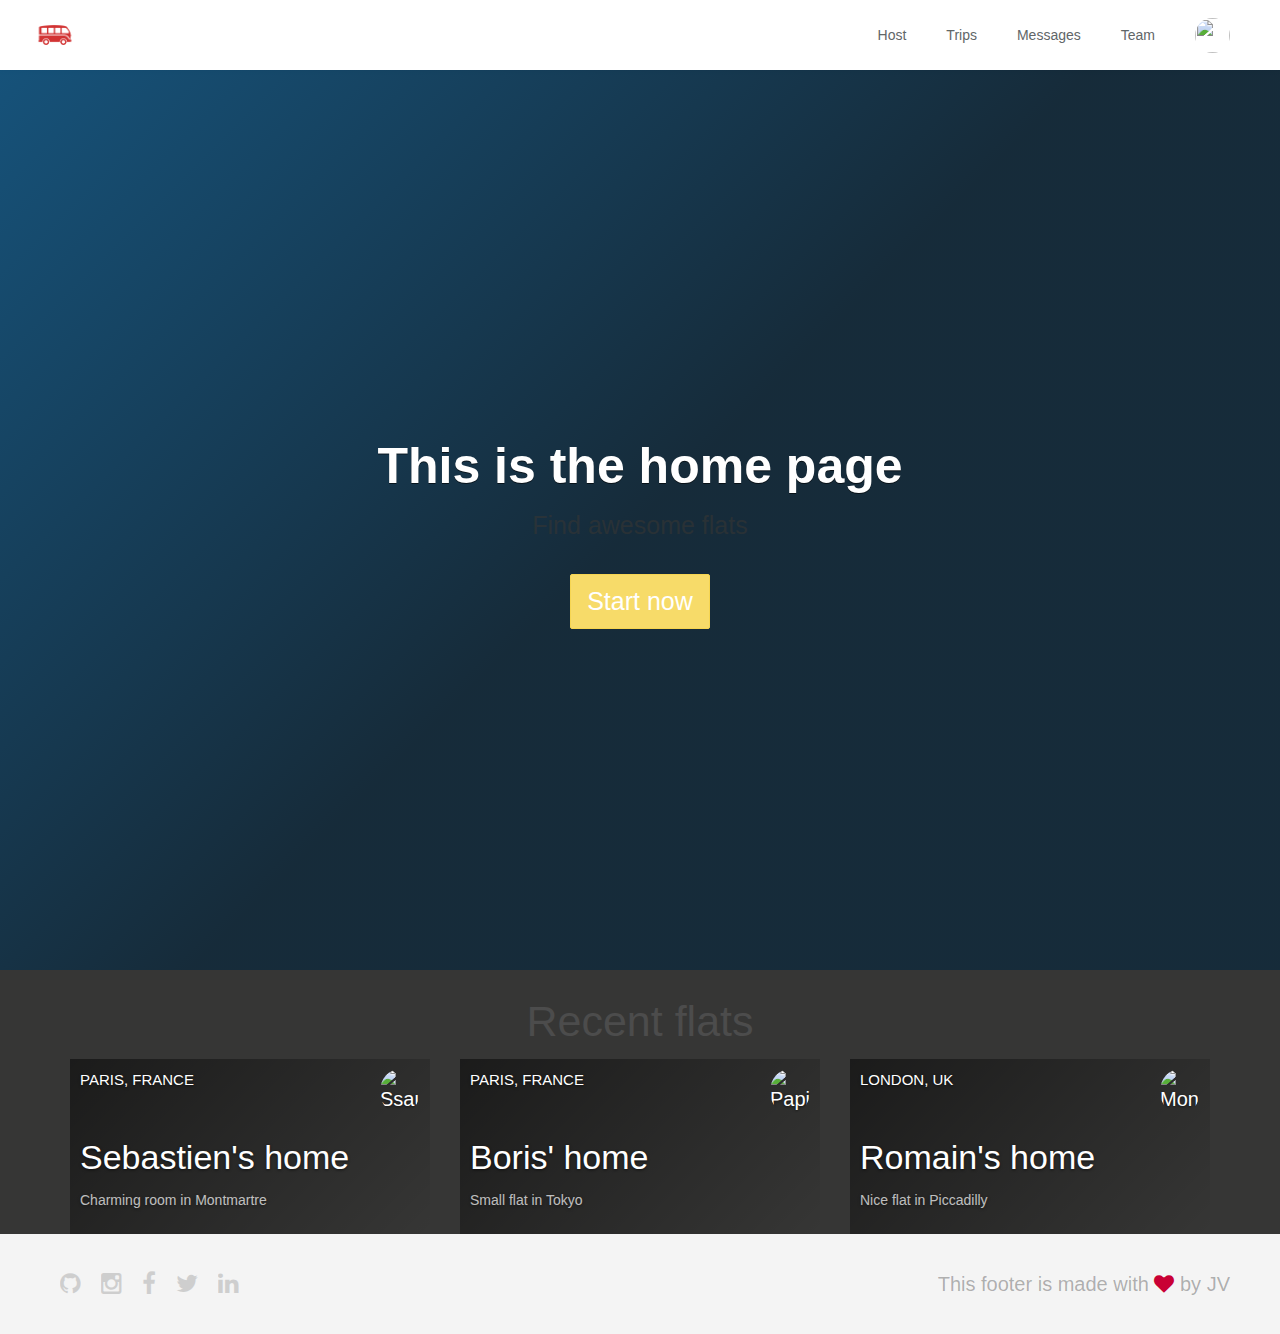
==== commit 789f3c16: "Automated commit at 2017-09-20 07:58:21 UTC by middleman-deploy 2.0.0-alpha" ====
--- a/index.html
+++ b/index.html
@@ -14,7 +14,7 @@
   <body>
     <div class="navbar-wagon">
   <!-- Logo -->
-  <a href="/" class="navbar-wagon-brand">
+  <a href="/middleman-airbnb/" class="navbar-wagon-brand">
     <img src="images/logo-acc9c0ec.png" id="logo" alt="Logo" />
   </a>
 
@@ -58,7 +58,7 @@
     <h1>
       This is the home page
     </h1>
-    <p>Learn to code with us in Berlin</p>
+    <p>Find awesome flats</p>
     <a class="btn btn-primary btn-lg">Start now</a>
   </div>
 </div>
@@ -158,7 +158,7 @@
     <a href="#"><i class="fa fa-linkedin"></i></a>
   </div>
   <div class="footer-copyright">
-    This footer is made with <i class="fa fa-heart"></i> at Le Wagon
+    This footer is made with <i class="fa fa-heart"></i> by JV
   </div>
 </div>
 
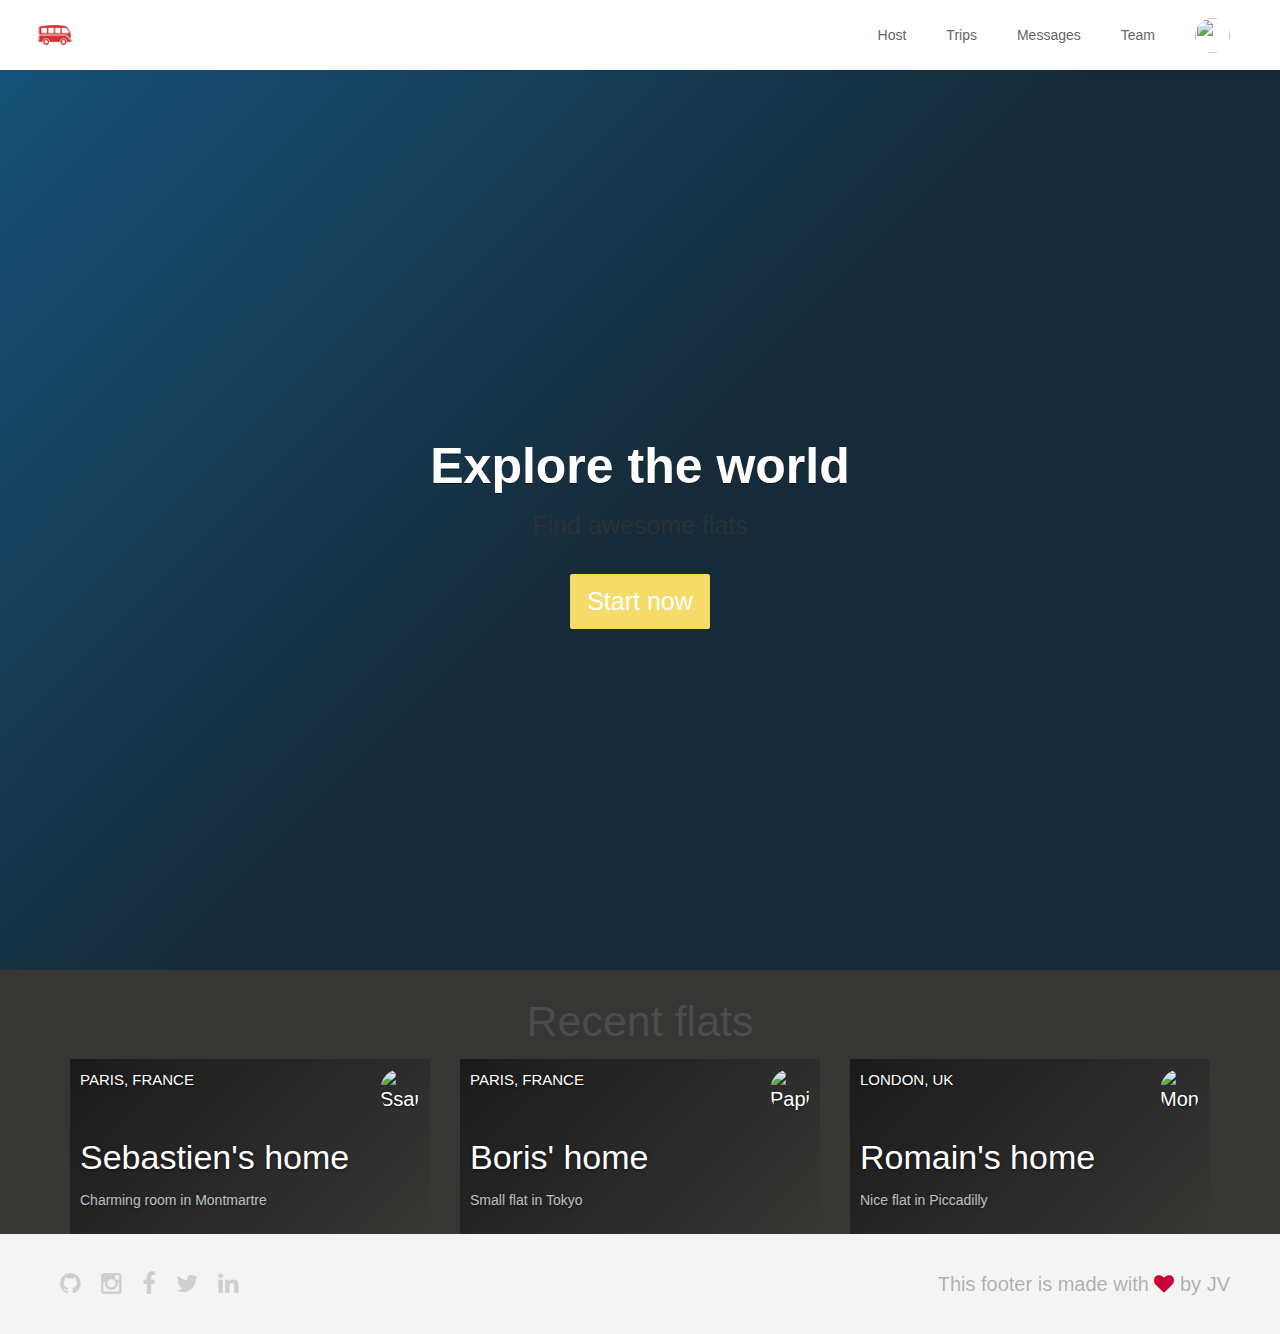
==== commit fd531648: "Automated commit at 2017-09-20 08:02:45 UTC by middleman-deploy 2.0.0-alpha" ====
--- a/index.html
+++ b/index.html
@@ -56,7 +56,7 @@
     <div class="banner" style="background-image: linear-gradient(-225deg, rgba(0,101,168,0.6) 0%, rgba(0,36,61,0.6) 50%), url('https://kitt.lewagon.com/placeholder/cities/berlin');">
   <div class="banner-content">
     <h1>
-      This is the home page
+      Explore the world
     </h1>
     <p>Find awesome flats</p>
     <a class="btn btn-primary btn-lg">Start now</a>
@@ -64,46 +64,6 @@
 </div>
 
 
-<!--
-<div class="container">
-  <h2 class="text-center">cities</h2>
-  <div class="row">
-    <div class="col-xs-12 col-sm-4">
-      <div class="card" style="background-image: linear-gradient(rgba(0,0,0,0.3), rgba(0,0,0,0.2)), url('https://kitt.lewagon.com/placeholder/cities/shanghai');">
-  <div class="card-category">Popular</div>
-  <div class="card-description">
-    <h2>Le Wagon Shanghai</h2>
-    <p>Very cool city, the best</p>
-  </div>
-  <img class="card-user" src="https://kitt.lewagon.com/placeholder/users/tgenaitay">
-  <a class="card-link" href="#" ></a>
-</div>
-    </div>
-    <div class="col-xs-12 col-sm-4">
-      <div class="card" style="background-image: linear-gradient(rgba(0,0,0,0.3), rgba(0,0,0,0.2)), url('https://kitt.lewagon.com/placeholder/cities/shanghai');">
-  <div class="card-category">Popular</div>
-  <div class="card-description">
-    <h2>Le Wagon Shanghai</h2>
-    <p>Very cool city, the best</p>
-  </div>
-  <img class="card-user" src="https://kitt.lewagon.com/placeholder/users/tgenaitay">
-  <a class="card-link" href="#" ></a>
-</div>
-    </div>
-    <div class="col-xs-12 col-sm-4">
-      <div class="card" style="background-image: linear-gradient(rgba(0,0,0,0.3), rgba(0,0,0,0.2)), url('https://kitt.lewagon.com/placeholder/cities/shanghai');">
-  <div class="card-category">Popular</div>
-  <div class="card-description">
-    <h2>Le Wagon Shanghai</h2>
-    <p>Very cool city, the best</p>
-  </div>
-  <img class="card-user" src="https://kitt.lewagon.com/placeholder/users/tgenaitay">
-  <a class="card-link" href="#" ></a>
-</div>
-    </div>
-  </div>
-</div>
- -->
 <div class="container" id="home-flats">
   <h2 class="text-center">Recent flats</h2>
   <div class="row">
